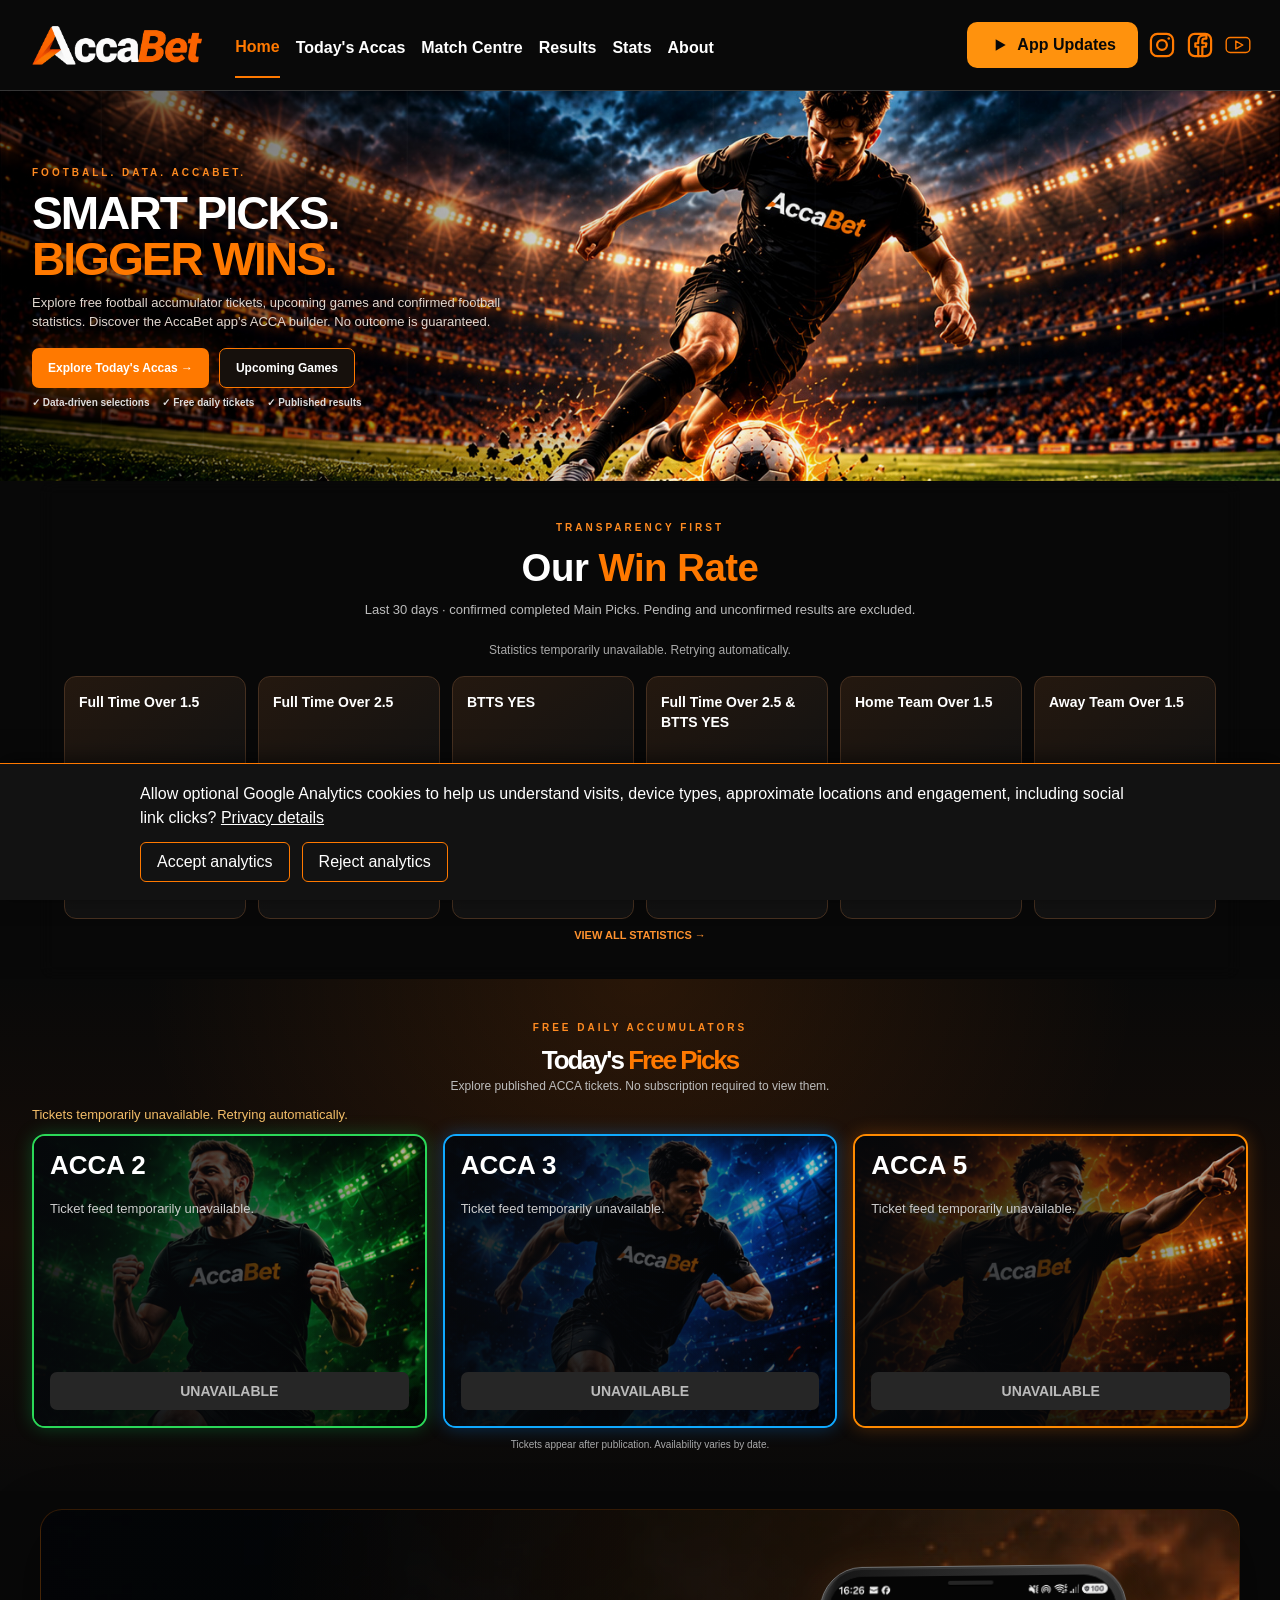
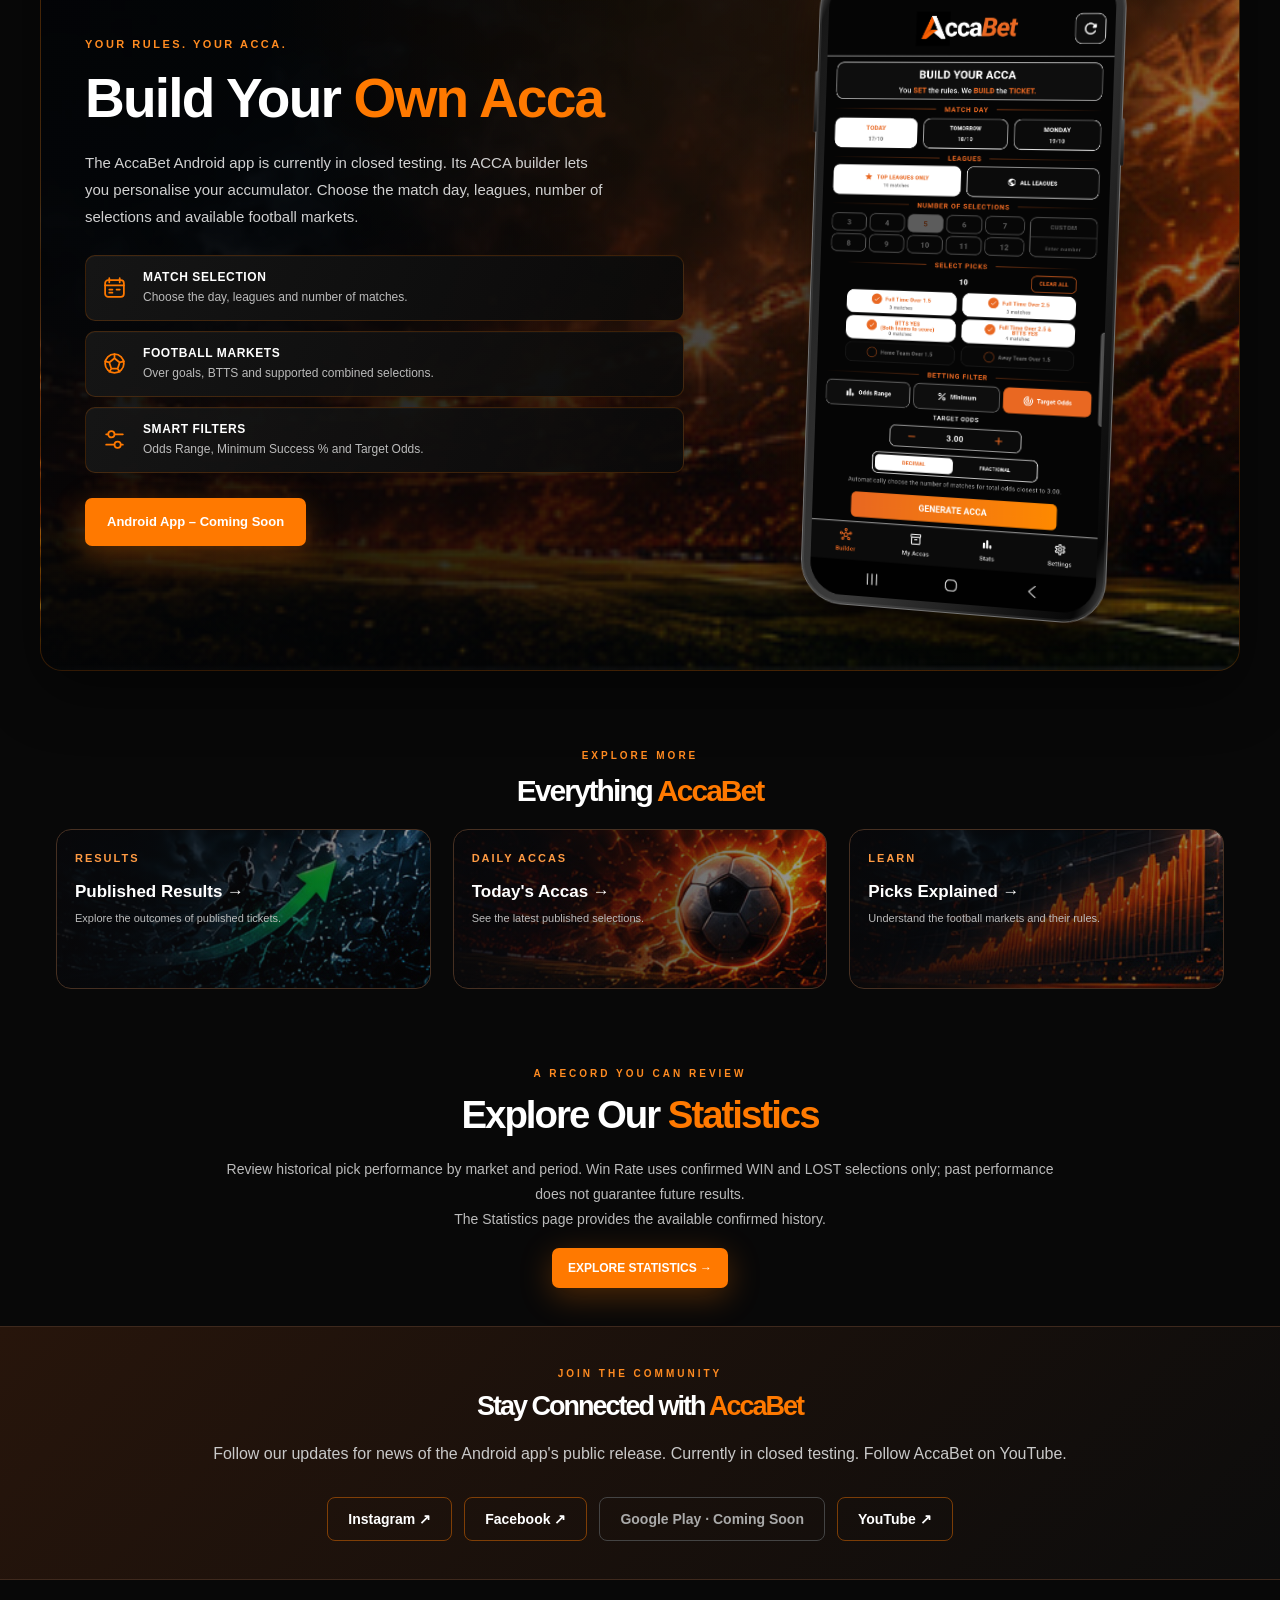
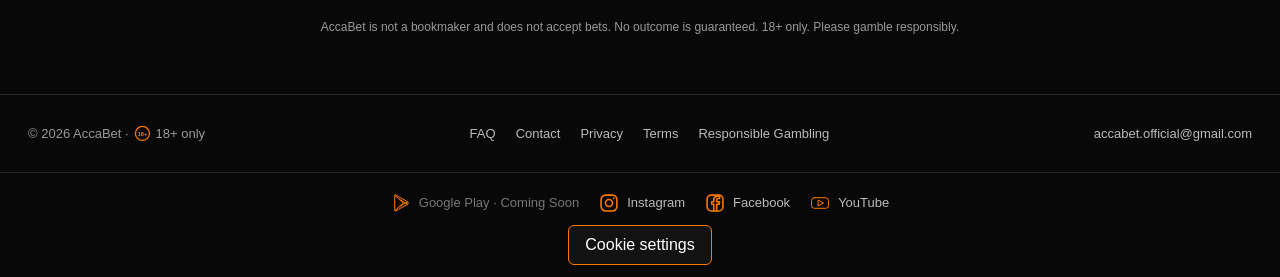
==== index.html @ 52f0c16c "Fix Facebook destination across website" ====
<!DOCTYPE html><html lang="en-GB"><head><meta charset="utf-8"><meta name="viewport" content="width=device-width,initial-scale=1"><meta name="description" content="Explore free daily ACCA tickets, football statistics and the AccaBet accumulator builder."><title>AccaBet | Smart Football Accumulators</title><link rel="canonical" href="https://www.accabet.co.uk/"><link rel="stylesheet" href="/_astro/BaseLayout.C172cdXd.css"><style>.ab-result.ab-result{color:#f4be69;background:#2b2419;border:1px solid #756044;border-radius:6px;padding:4px 8px;font-size:12px;font-weight:800;line-height:1.4;display:inline-block}.ab-result.ab-result--win{color:#70ef9b;background:#112b1b;border-color:#337f49}.ab-result.ab-result--lost{color:#ff9090;background:#311818;border-color:#884040}.ab-result.ab-result--void{color:#ddd;background:#292929;border-color:#666}.ab-selection-result{flex-wrap:wrap;align-items:center;gap:6px;margin-top:5px;display:flex}.ab-selection-result .ab-final-score{color:#eee;font-size:13px}.ab-feed-warning{color:#f4be69;margin:8px 0;font-size:13px}
</style><link rel="stylesheet" href="/_astro/index.DZAN1sz1.css"></head><body><header class="site-header ab-new-header" data-astro-cid-nen7h5rs><div class="header-inner ab-header-inner" data-astro-cid-nen7h5rs><a class="site-logo ab-wordmark ab-original-logo" href="/" aria-label="AccaBet Home" data-astro-cid-nen7h5rs><img src="/images/accabet-logo.png" alt="AccaBet" width="2048" height="684" data-astro-cid-nen7h5rs></a><nav class="desktop-nav ab-main-nav" aria-label="Main navigation" data-astro-cid-nen7h5rs><a href="/" class="nav-link active" aria-current="page" data-astro-cid-nen7h5rs>Home</a><a href="/todays-accas/" class="nav-link" data-astro-cid-nen7h5rs>Today&#39;s Accas</a><a href="/upcoming-games/" class="nav-link" data-astro-cid-nen7h5rs>Match Centre</a><a href="/daily-accas/" class="nav-link" data-astro-cid-nen7h5rs>Results</a><a href="/statistics/" class="nav-link" data-astro-cid-nen7h5rs>Stats</a><a href="/how-it-works/" class="nav-link" data-astro-cid-nen7h5rs>About</a></nav><div class="ab-header-actions" data-astro-cid-nen7h5rs><a class="ab-download" href="/#social-platforms" aria-label="App updates and availability" data-astro-cid-nen7h5rs><svg viewBox="0 0 24 24" aria-hidden="true" data-astro-cid-nen7h5rs><path d="m8 5 12 7-12 7z" fill="currentColor" data-astro-cid-nen7h5rs></path></svg>App Updates</a><a href="https://www.instagram.com/accabet.official/" target="_blank" rel="noopener noreferrer" aria-label="Instagram" data-astro-cid-nen7h5rs><img src="/images/social/instagram.svg" alt="" data-astro-cid-nen7h5rs></a><a href="https://www.facebook.com/people/AccaBet/61596018952152/" target="_blank" rel="noopener noreferrer" aria-label="Facebook" data-astro-cid-nen7h5rs><img src="/images/social/facebook.svg" alt="" data-astro-cid-nen7h5rs></a><a href="https://www.youtube.com/@AccaBetOfficial" target="_blank" rel="noopener noreferrer" aria-label="YouTube" data-astro-cid-nen7h5rs><img src="/images/social/youtube.svg" alt="" data-astro-cid-nen7h5rs></a></div><details class="mobile-menu" data-astro-cid-nen7h5rs><summary aria-label="Open navigation menu" data-astro-cid-nen7h5rs><span data-astro-cid-nen7h5rs></span><span data-astro-cid-nen7h5rs></span><span data-astro-cid-nen7h5rs></span></summary><nav aria-label="Mobile navigation" data-astro-cid-nen7h5rs><a href="/" class="nav-link active" data-astro-cid-nen7h5rs>Home</a><a href="/todays-accas/" class="nav-link" data-astro-cid-nen7h5rs>Today&#39;s Accas</a><a href="/upcoming-games/" class="nav-link" data-astro-cid-nen7h5rs>Match Centre</a><a href="/daily-accas/" class="nav-link" data-astro-cid-nen7h5rs>Results</a><a href="/statistics/" class="nav-link" data-astro-cid-nen7h5rs>Stats</a><a href="/how-it-works/" class="nav-link" data-astro-cid-nen7h5rs>About</a><a href="/#social-platforms" data-astro-cid-nen7h5rs>App Updates · Coming Soon</a></nav></details></div></header><main id="accabet-home" class="home-premium home-upgraded" data-astro-cid-lcdefpme><div id="home-slide-1" class="home-slide home-slide-first" data-astro-cid-lcdefpme><section class="home-hero" data-astro-cid-lcdefpme><div class="home-hero-content" data-astro-cid-lcdefpme><p class="home-eyebrow" data-astro-cid-lcdefpme>FOOTBALL. DATA. ACCABET.</p><h1 data-astro-cid-lcdefpme>SMART PICKS.<br data-astro-cid-lcdefpme><span data-astro-cid-lcdefpme>BIGGER WINS.</span></h1><p class="home-hero-description" data-astro-cid-lcdefpme>Explore free football accumulator tickets, upcoming games and confirmed football statistics. Discover the AccaBet app's ACCA builder. No outcome is guaranteed.</p><div class="home-actions" data-astro-cid-lcdefpme><a class="home-button home-button-primary" href="/todays-accas/" data-astro-cid-lcdefpme>Explore Today's Accas →</a><a class="home-button home-button-outline" href="/upcoming-games/" data-astro-cid-lcdefpme>Upcoming Games</a></div><div class="home-benefits" data-astro-cid-lcdefpme><span data-astro-cid-lcdefpme>✓ Data-driven selections</span><span data-astro-cid-lcdefpme>✓ Free daily tickets</span><span data-astro-cid-lcdefpme>✓ Published results</span></div></div><div class="home-hero-art" aria-hidden="true" data-astro-cid-lcdefpme><div class="home-stadium-lights" data-astro-cid-lcdefpme></div><div class="home-pitch" data-astro-cid-lcdefpme></div><div class="home-ball" data-astro-cid-lcdefpme>⚽</div><div class="home-art-label" data-astro-cid-lcdefpme>ACCA<span data-astro-cid-lcdefpme>BET</span></div></div></section><section class="home-section home-win-rate" data-astro-cid-lcdefpme><div class="home-section-heading" data-astro-cid-lcdefpme><p class="home-eyebrow" data-astro-cid-lcdefpme>TRANSPARENCY FIRST</p><h2 data-astro-cid-lcdefpme>Our <span data-astro-cid-lcdefpme>Win Rate</span></h2><p data-astro-cid-lcdefpme>Last 30 days · confirmed completed Main Picks. Pending and unconfirmed results are excluded.</p></div><p id="home-statistics-status" class="home-feed-status" role="status" data-astro-cid-lcdefpme>Loading confirmed statistics…</p><div class="home-pick-statistics" aria-busy="true" data-astro-cid-lcdefpme><article class="home-pick-stat" data-home-pick="FT_OVER_1_5" data-astro-cid-lcdefpme><h3 data-astro-cid-lcdefpme>Full Time Over 1.5</h3><strong data-stat="rate" data-astro-cid-lcdefpme>—</strong><span class="home-stat-caption" data-astro-cid-lcdefpme>WIN RATE</span><dl data-astro-cid-lcdefpme><div data-astro-cid-lcdefpme><dt data-astro-cid-lcdefpme>WIN</dt><dd data-stat="wins" data-astro-cid-lcdefpme>—</dd></div><div data-astro-cid-lcdefpme><dt data-astro-cid-lcdefpme>LOST</dt><dd data-stat="losses" data-astro-cid-lcdefpme>—</dd></div><div data-astro-cid-lcdefpme><dt data-astro-cid-lcdefpme>Settled matches</dt><dd data-stat="settled" data-astro-cid-lcdefpme>—</dd></div></dl><p data-stat="empty" data-astro-cid-lcdefpme></p></article><article class="home-pick-stat" data-home-pick="FT_OVER_2_5" data-astro-cid-lcdefpme><h3 data-astro-cid-lcdefpme>Full Time Over 2.5</h3><strong data-stat="rate" data-astro-cid-lcdefpme>—</strong><span class="home-stat-caption" data-astro-cid-lcdefpme>WIN RATE</span><dl data-astro-cid-lcdefpme><div data-astro-cid-lcdefpme><dt data-astro-cid-lcdefpme>WIN</dt><dd data-stat="wins" data-astro-cid-lcdefpme>—</dd></div><div data-astro-cid-lcdefpme><dt data-astro-cid-lcdefpme>LOST</dt><dd data-stat="losses" data-astro-cid-lcdefpme>—</dd></div><div data-astro-cid-lcdefpme><dt data-astro-cid-lcdefpme>Settled matches</dt><dd data-stat="settled" data-astro-cid-lcdefpme>—</dd></div></dl><p data-stat="empty" data-astro-cid-lcdefpme></p></article><article class="home-pick-stat" data-home-pick="BTTS_YES" data-astro-cid-lcdefpme><h3 data-astro-cid-lcdefpme>BTTS YES</h3><strong data-stat="rate" data-astro-cid-lcdefpme>—</strong><span class="home-stat-caption" data-astro-cid-lcdefpme>WIN RATE</span><dl data-astro-cid-lcdefpme><div data-astro-cid-lcdefpme><dt data-astro-cid-lcdefpme>WIN</dt><dd data-stat="wins" data-astro-cid-lcdefpme>—</dd></div><div data-astro-cid-lcdefpme><dt data-astro-cid-lcdefpme>LOST</dt><dd data-stat="losses" data-astro-cid-lcdefpme>—</dd></div><div data-astro-cid-lcdefpme><dt data-astro-cid-lcdefpme>Settled matches</dt><dd data-stat="settled" data-astro-cid-lcdefpme>—</dd></div></dl><p data-stat="empty" data-astro-cid-lcdefpme></p></article><article class="home-pick-stat" data-home-pick="FT_OVER_2_5_BTTS_YES" data-astro-cid-lcdefpme><h3 data-astro-cid-lcdefpme>Full Time Over 2.5 &amp; BTTS YES</h3><strong data-stat="rate" data-astro-cid-lcdefpme>—</strong><span class="home-stat-caption" data-astro-cid-lcdefpme>WIN RATE</span><dl data-astro-cid-lcdefpme><div data-astro-cid-lcdefpme><dt data-astro-cid-lcdefpme>WIN</dt><dd data-stat="wins" data-astro-cid-lcdefpme>—</dd></div><div data-astro-cid-lcdefpme><dt data-astro-cid-lcdefpme>LOST</dt><dd data-stat="losses" data-astro-cid-lcdefpme>—</dd></div><div data-astro-cid-lcdefpme><dt data-astro-cid-lcdefpme>Settled matches</dt><dd data-stat="settled" data-astro-cid-lcdefpme>—</dd></div></dl><p data-stat="empty" data-astro-cid-lcdefpme></p></article><article class="home-pick-stat" data-home-pick="HOME_TEAM_OVER_1_5" data-astro-cid-lcdefpme><h3 data-astro-cid-lcdefpme>Home Team Over 1.5</h3><strong data-stat="rate" data-astro-cid-lcdefpme>—</strong><span class="home-stat-caption" data-astro-cid-lcdefpme>WIN RATE</span><dl data-astro-cid-lcdefpme><div data-astro-cid-lcdefpme><dt data-astro-cid-lcdefpme>WIN</dt><dd data-stat="wins" data-astro-cid-lcdefpme>—</dd></div><div data-astro-cid-lcdefpme><dt data-astro-cid-lcdefpme>LOST</dt><dd data-stat="losses" data-astro-cid-lcdefpme>—</dd></div><div data-astro-cid-lcdefpme><dt data-astro-cid-lcdefpme>Settled matches</dt><dd data-stat="settled" data-astro-cid-lcdefpme>—</dd></div></dl><p data-stat="empty" data-astro-cid-lcdefpme></p></article><article class="home-pick-stat" data-home-pick="AWAY_TEAM_OVER_1_5" data-astro-cid-lcdefpme><h3 data-astro-cid-lcdefpme>Away Team Over 1.5</h3><strong data-stat="rate" data-astro-cid-lcdefpme>—</strong><span class="home-stat-caption" data-astro-cid-lcdefpme>WIN RATE</span><dl data-astro-cid-lcdefpme><div data-astro-cid-lcdefpme><dt data-astro-cid-lcdefpme>WIN</dt><dd data-stat="wins" data-astro-cid-lcdefpme>—</dd></div><div data-astro-cid-lcdefpme><dt data-astro-cid-lcdefpme>LOST</dt><dd data-stat="losses" data-astro-cid-lcdefpme>—</dd></div><div data-astro-cid-lcdefpme><dt data-astro-cid-lcdefpme>Settled matches</dt><dd data-stat="settled" data-astro-cid-lcdefpme>—</dd></div></dl><p data-stat="empty" data-astro-cid-lcdefpme></p></article></div><a class="home-text-link" href="/statistics/" data-astro-cid-lcdefpme>VIEW ALL STATISTICS →</a></section><section class="home-section home-free-picks" data-astro-cid-lcdefpme><div class="home-section-heading" data-astro-cid-lcdefpme><p class="home-eyebrow" data-astro-cid-lcdefpme>FREE DAILY ACCUMULATORS</p><h2 data-astro-cid-lcdefpme>Today's <span data-astro-cid-lcdefpme>Free Picks</span></h2><p data-astro-cid-lcdefpme>Explore published ACCA tickets. No subscription required to view them.</p></div><p id="ab-feed-warning" class="ab-feed-warning" role="status" data-astro-cid-lcdefpme></p><div id="ab-public-tickets" class="home-picks-grid" aria-live="polite" data-astro-cid-lcdefpme><p class="home-note" data-astro-cid-lcdefpme>Loading published tickets...</p></div><p class="home-note" data-astro-cid-lcdefpme>Tickets appear after publication. Availability varies by date.</p></section></div><div id="home-slide-2" class="home-slide home-slide-second" data-astro-cid-lcdefpme><section id="build-your-acca" class="home-section home-builder" data-astro-cid-lcdefpme><div class="home-builder-copy" data-astro-cid-lcdefpme><p class="home-eyebrow" data-astro-cid-lcdefpme>YOUR RULES. YOUR ACCA.</p><h2 data-astro-cid-lcdefpme>Build Your <span data-astro-cid-lcdefpme>Own Acca</span></h2><p data-astro-cid-lcdefpme>The AccaBet Android app is currently in closed testing. Its ACCA builder lets you personalise your accumulator. Choose the match day, leagues, number of selections and available football markets.</p><div class="home-feature-list" data-astro-cid-lcdefpme><div data-astro-cid-lcdefpme><svg viewBox="0 0 24 24" aria-hidden="true" fill="none" stroke="currentColor" stroke-width="1.7" stroke-linecap="round" stroke-linejoin="round" data-astro-cid-lcdefpme><rect x="3" y="5" width="18" height="16" rx="3" data-astro-cid-lcdefpme></rect><path d="M7 3v4M17 3v4M3 10h18M7 14h3M14 14h3M7 17h3" data-astro-cid-lcdefpme></path></svg><div data-astro-cid-lcdefpme><strong data-astro-cid-lcdefpme>MATCH SELECTION</strong><span data-astro-cid-lcdefpme>Choose the day, leagues and number of matches.</span></div></div><div data-astro-cid-lcdefpme><svg viewBox="0 0 24 24" aria-hidden="true" fill="none" stroke="currentColor" stroke-width="1.7" stroke-linecap="round" stroke-linejoin="round" data-astro-cid-lcdefpme><circle cx="12" cy="12" r="9" data-astro-cid-lcdefpme></circle><path d="m12 7 5 4-2 6H9l-2-6 5-4ZM12 7V3M7 11l-4-1M9 17l-2 3M15 17l2 3M17 11l4-1" data-astro-cid-lcdefpme></path></svg><div data-astro-cid-lcdefpme><strong data-astro-cid-lcdefpme>FOOTBALL MARKETS</strong><span data-astro-cid-lcdefpme>Over goals, BTTS and supported combined selections.</span></div></div><div data-astro-cid-lcdefpme><svg viewBox="0 0 24 24" aria-hidden="true" fill="none" stroke="currentColor" stroke-width="1.7" stroke-linecap="round" data-astro-cid-lcdefpme><path d="M4 7h16M4 17h16" data-astro-cid-lcdefpme></path><circle cx="9" cy="7" r="3" fill="#141414" data-astro-cid-lcdefpme></circle><circle cx="15" cy="17" r="3" fill="#141414" data-astro-cid-lcdefpme></circle></svg><div data-astro-cid-lcdefpme><strong data-astro-cid-lcdefpme>SMART FILTERS</strong><span data-astro-cid-lcdefpme>Odds Range, Minimum Success % and Target Odds.</span></div></div></div><a class="home-button home-button-primary" href="#social-platforms" data-astro-cid-lcdefpme>Android App – Coming Soon</a></div><figure class="home-phone-wrap" data-astro-cid-lcdefpme><div class="home-phone" data-astro-cid-lcdefpme><div class="home-phone-camera" aria-hidden="true" data-astro-cid-lcdefpme></div><div class="home-phone-screen" data-astro-cid-lcdefpme><img class="home-real-builder-screen" src="/images/home-v2/accabet-builder-real.png" width="1080" height="2340" alt="Actual AccaBet Android Builder screen showing match day, leagues, selections, football markets and betting filters" loading="lazy" decoding="async" data-astro-cid-lcdefpme></div></div></figure></section><section class="home-section home-explore" data-astro-cid-lcdefpme><div class="home-section-heading" data-astro-cid-lcdefpme><p class="home-eyebrow" data-astro-cid-lcdefpme>EXPLORE MORE</p><h2 data-astro-cid-lcdefpme>Everything <span data-astro-cid-lcdefpme>AccaBet</span></h2></div><div class="home-explore-grid" data-astro-cid-lcdefpme><a href="/daily-accas/" data-astro-cid-lcdefpme><span data-astro-cid-lcdefpme>RESULTS</span><h3 data-astro-cid-lcdefpme>Published Results →</h3><p data-astro-cid-lcdefpme>Explore the outcomes of published tickets.</p></a><a href="/todays-accas/" data-astro-cid-lcdefpme><span data-astro-cid-lcdefpme>DAILY ACCAS</span><h3 data-astro-cid-lcdefpme>Today's Accas →</h3><p data-astro-cid-lcdefpme>See the latest published selections.</p></a><a href="/picks-explained/" data-astro-cid-lcdefpme><span data-astro-cid-lcdefpme>LEARN</span><h3 data-astro-cid-lcdefpme>Picks Explained →</h3><p data-astro-cid-lcdefpme>Understand the football markets and their rules.</p></a></div></section><section class="home-section home-statistics-intro" data-astro-cid-lcdefpme><p class="home-eyebrow" data-astro-cid-lcdefpme>A RECORD YOU CAN REVIEW</p><h2 data-astro-cid-lcdefpme>Explore Our <span data-astro-cid-lcdefpme>Statistics</span></h2><p data-astro-cid-lcdefpme>Review historical pick performance by market and period. Win Rate uses confirmed WIN and LOST selections only; past performance does not guarantee future results.</p><p id="home-statistics-summary" class="home-feed-status" data-astro-cid-lcdefpme>The Statistics page provides the available confirmed history.</p><a class="home-button home-button-primary" href="/statistics/" data-astro-cid-lcdefpme>EXPLORE STATISTICS →</a></section><section id="social-platforms" class="home-section home-social" data-astro-cid-lcdefpme><p class="home-eyebrow" data-astro-cid-lcdefpme>JOIN THE COMMUNITY</p><h2 data-astro-cid-lcdefpme>Stay Connected with <span data-astro-cid-lcdefpme>AccaBet</span></h2><p data-astro-cid-lcdefpme>Follow our updates for news of the Android app's public release. Currently in closed testing. Follow AccaBet on YouTube.</p><div class="home-social-links" data-astro-cid-lcdefpme><a href="https://www.instagram.com/accabet.official/" target="_blank" rel="noopener noreferrer" data-astro-cid-lcdefpme>Instagram ↗</a><a href="https://www.facebook.com/people/AccaBet/61596018952152/" target="_blank" rel="noopener noreferrer" data-astro-cid-lcdefpme>Facebook ↗</a><span data-astro-cid-lcdefpme>Google Play · Coming Soon</span><a href="https://www.youtube.com/@AccaBetOfficial" target="_blank" rel="noopener noreferrer" data-astro-cid-lcdefpme>YouTube ↗</a></div></section></div><p class="home-disclaimer" data-astro-cid-lcdefpme>AccaBet is not a bookmaker and does not accept bets. No outcome is guaranteed. 18+ only. Please gamble responsibly.</p></main><script type="module" src="/_astro/index.astro_astro_type_script_index_0_lang.DZQCBT7Y.js"></script><footer class="site-footer"><div class="footer-inner"><span class="footer-age">© 2026 AccaBet · <svg class="ab-icon" aria-hidden="true" viewBox="0 0 24 24" fill="none" stroke="currentColor" stroke-width="1.8"><circle cx="12" cy="12" r="10"></circle><text x="12" y="15.5" text-anchor="middle" font-size="8" font-weight="800" stroke="none" fill="currentColor">18+</text></svg> 18+ only</span><nav aria-label="Footer navigation"><a href="/faq/">FAQ</a><a href="/contact/">Contact</a><a href="/privacy/">Privacy</a><a href="/terms/">Terms</a><a href="/responsible-gambling/">Responsible Gambling</a></nav><a href="mailto:accabet.official@gmail.com">accabet.official@gmail.com</a></div><nav class="footer-social" aria-label="Social platforms"><span><img class="footer-social-logo" src="/images/social/google-play.svg" alt="" aria-hidden="true"> Google Play · Coming Soon</span><a href="https://www.instagram.com/accabet.official/" target="_blank" rel="noopener noreferrer"><img class="footer-social-logo" src="/images/social/instagram.svg" alt="" aria-hidden="true"> Instagram</a><a href="https://www.facebook.com/people/AccaBet/61596018952152/" target="_blank" rel="noopener noreferrer"><img class="footer-social-logo" src="/images/social/facebook.svg" alt="" aria-hidden="true"> Facebook</a><a href="https://www.youtube.com/@AccaBetOfficial" target="_blank" rel="noopener noreferrer"><img class="footer-social-logo" src="/images/social/youtube.svg" alt="" aria-hidden="true"> YouTube</a></nav></footer><aside id="analytics-consent" aria-label="Analytics cookie preferences" hidden data-astro-cid-5krk3x6l><p data-astro-cid-5krk3x6l>Allow optional Google Analytics cookies to help us understand visits, device types, approximate locations and engagement, including social link clicks? <a href="/privacy/#website-analytics" data-astro-cid-5krk3x6l>Privacy details</a></p><div data-astro-cid-5krk3x6l><button type="button" data-analytics-choice="accepted" data-astro-cid-5krk3x6l>Accept analytics</button><button type="button" data-analytics-choice="rejected" data-astro-cid-5krk3x6l>Reject analytics</button></div></aside><button id="analytics-settings" type="button" data-astro-cid-5krk3x6l>Cookie settings</button><script defer src="/analytics.js" data-measurement-id="G-DXY0L56227"></script></body></html>
---- _astro/BaseLayout.C172cdXd.css ----
.ab-header-actions[data-astro-cid-nen7h5rs]>a[data-astro-cid-nen7h5rs]:not(.ab-download){transition:filter .18s}.ab-header-actions[data-astro-cid-nen7h5rs]>a[data-astro-cid-nen7h5rs]:not(.ab-download):hover{filter:brightness(1.25)}.ab-header-actions[data-astro-cid-nen7h5rs]>a[data-astro-cid-nen7h5rs]:not(.ab-download):focus-visible{outline-offset:4px;border-radius:4px;outline:2px solid #ff7900}.ab-new-header[data-astro-cid-nen7h5rs] .ab-original-logo[data-astro-cid-nen7h5rs]{flex:none;align-items:center;width:clamp(135px,14vw,205px);max-width:100%;height:auto;line-height:1;text-decoration:none;display:inline-flex}.ab-new-header[data-astro-cid-nen7h5rs] .ab-original-logo[data-astro-cid-nen7h5rs] img[data-astro-cid-nen7h5rs]{object-fit:contain;width:100%;height:auto;display:block}@media (width<=1250px){.ab-new-header[data-astro-cid-nen7h5rs] .ab-main-nav[data-astro-cid-nen7h5rs]{display:none}.ab-new-header[data-astro-cid-nen7h5rs] .mobile-menu[data-astro-cid-nen7h5rs]{display:block}}@media (width<=600px){.ab-new-header[data-astro-cid-nen7h5rs] .ab-original-logo[data-astro-cid-nen7h5rs]{width:135px}}#analytics-consent[data-astro-cid-5krk3x6l]{z-index:100;background:var(--card);color:var(--text);border-top:1px solid var(--orange);padding:18px 24px;position:fixed;bottom:0;left:0;right:0;box-shadow:0 -4px 20px #0008}#analytics-consent[data-astro-cid-5krk3x6l][hidden]{display:none}p[data-astro-cid-5krk3x6l]{max-width:1000px;margin:0 auto 12px;line-height:1.5}#analytics-consent[data-astro-cid-5krk3x6l] div[data-astro-cid-5krk3x6l]{flex-wrap:wrap;gap:12px;max-width:1000px;margin:auto;display:flex}button[data-astro-cid-5krk3x6l]{font:inherit;cursor:pointer;color:var(--text);background:var(--card);border:1px solid var(--orange);border-radius:6px;padding:10px 16px}button[data-astro-cid-5krk3x6l]:focus-visible{outline:2px solid var(--orange);outline-offset:3px}#analytics-settings[data-astro-cid-5krk3x6l]{margin:12px auto;display:block}:root{--bg:#080808;--card:#121212;--line:#292929;--orange:#ff7900;--text:#fff;--muted:#b9b9b9}*{box-sizing:border-box}html{background:var(--bg);color:var(--text);font-family:Arial,Helvetica,sans-serif}body{min-height:100vh;margin:0}a{color:inherit}.site-header{z-index:10;border-bottom:1px solid var(--line);background:#080808;position:relative}.header-inner{justify-content:space-between;align-items:center;gap:32px;max-width:1300px;min-height:86px;margin:auto;padding:12px 28px;display:flex}.site-logo{flex:none;align-items:center;width:185px;display:flex}.site-logo img{width:100%;height:auto;display:block}.desktop-nav{flex-wrap:wrap;justify-content:flex-end;align-items:center;gap:clamp(14px,2vw,28px);display:flex}.nav-link{color:#fff;font-size:14px;font-weight:700;text-decoration:none;transition:color .2s}.nav-link:hover,.nav-link.active{color:var(--orange)}.mobile-menu{display:none}.hero{max-width:1050px;margin:0 auto;padding:110px 24px 140px}.eyebrow{letter-spacing:2px;color:var(--orange);margin-bottom:18px;font-size:13px;font-weight:900}h1{letter-spacing:-3px;max-width:850px;margin:0 0 28px;font-size:clamp(42px,7vw,78px);line-height:.98}h1 span{color:var(--orange)}.hero>p{color:var(--muted);max-width:700px;font-size:19px;line-height:1.6}.notice{border:1px solid var(--line);border-left:3px solid var(--orange);background:var(--card);color:#d2d2d2;max-width:760px;margin-top:42px;padding:18px 20px;line-height:1.55}.legal{max-width:900px;margin:auto;padding:70px 24px 100px}.legal h1{letter-spacing:-1.5px;margin-bottom:8px;font-size:42px}.date{color:var(--muted);margin-bottom:34px}.intro{background:#ff790012;border:1px solid #ff79004d;border-radius:10px;margin-bottom:32px;padding:20px;line-height:1.65}section{padding:0 0 24px}section h2{margin:0 0 9px;font-size:18px}section h2 b{width:28px;height:28px;color:var(--orange);background:#ff79001f;border-radius:6px;justify-content:center;align-items:center;margin-right:10px;font-size:13px;display:inline-flex}section p{color:#d2d2d2;margin:0;line-height:1.7}.site-footer{border-top:1px solid var(--line);color:#999;font-size:13px}.footer-inner{flex-wrap:wrap;justify-content:space-between;align-items:center;gap:20px;max-width:1300px;margin:auto;padding:30px 28px;display:flex}.site-footer nav{flex-wrap:wrap;gap:20px;display:flex}.site-footer a{color:#bbb;text-decoration:none}.site-footer a:hover{color:var(--orange)}.page-shell{max-width:1100px;min-height:65vh;margin:auto;padding:90px 24px}.page-shell h1{font-size:clamp(38px,5vw,60px)}.page-shell p{color:var(--muted);max-width:750px;font-size:18px;line-height:1.7}@media (width<=980px){.desktop-nav{display:none}.mobile-menu{display:block;position:relative}.mobile-menu summary{cursor:pointer;flex-direction:column;gap:5px;padding:12px;list-style:none;display:flex}.mobile-menu summary::-webkit-details-marker{display:none}.mobile-menu summary span{background:#fff;border-radius:2px;width:25px;height:2px}.mobile-menu[open] summary span{background:var(--orange)}.mobile-menu nav{border:1px solid var(--line);background:#151515;border-radius:10px;flex-direction:column;gap:0;width:min(280px,85vw);padding:10px;display:flex;position:absolute;top:50px;right:0;box-shadow:0 15px 35px #00000080}.mobile-menu nav a{border-radius:6px;padding:14px;display:block}.mobile-menu nav a:hover{background:#222}}@media (width<=600px){.header-inner{min-height:70px;padding:10px 18px}.site-logo{width:145px}.hero{padding:75px 24px 100px}h1{letter-spacing:-2px}.legal{padding-top:45px}.legal h1{font-size:34px}.footer-inner{flex-direction:column;align-items:flex-start}}.social-section{max-width:1100px;margin:20px auto 100px;padding:0 24px}.social-heading{margin-bottom:32px}.social-heading h2{color:#fff;margin:0 0 14px;font-size:clamp(32px,4vw,48px)}.social-heading p{color:#b9b9b9;font-size:17px;line-height:1.6}.social-grid{grid-template-columns:repeat(4,minmax(0,1fr));gap:16px;display:grid}.social-card{color:#fff;background:#151515;border:1px solid #333;border-radius:14px;flex-direction:column;min-height:245px;padding:26px 20px;text-decoration:none;display:flex}.social-icon{color:#ff7900;margin-bottom:24px;font-size:32px;font-weight:800}.social-card h3{margin:0 0 10px;font-size:21px}.social-card p{color:#b9b9b9;margin:0 0 22px;line-height:1.5}.social-status,.social-action{border-radius:7px;align-self:flex-start;margin-top:auto;padding:9px 12px;font-size:13px;font-weight:800;display:inline-flex}.social-status{color:#b9b9b9;background:#292929}.social-action{color:#080808;background:#ff7900}.social-link{border-color:#9b500f;transition:border-color .2s,transform .2s}.social-link:hover{border-color:#ff7900;transform:translateY(-4px)}.social-link:focus-visible{outline-offset:4px;outline:3px solid #ff7900}.footer-social{border-top:1px solid #292929;flex-wrap:wrap;justify-content:center;gap:12px 24px;width:100%;padding-top:20px;display:flex}.footer-social span{color:#777}@media (width<=900px){.social-grid{grid-template-columns:repeat(2,minmax(0,1fr))}}@media (width<=520px){.social-grid{grid-template-columns:1fr}.social-card{min-height:205px}.social-section{margin-bottom:65px}}.social-icon{align-items:center;height:48px;margin-bottom:24px;display:flex}.social-logo{object-fit:contain;width:44px;height:44px;display:block}.footer-social a,.footer-social span{align-items:center;gap:8px;display:inline-flex}.footer-social-logo{object-fit:contain;flex-shrink:0;width:20px;height:20px;display:inline-block}@media (width<=520px){.social-logo{width:40px;height:40px}}.acca-build-banner{box-sizing:border-box;text-align:center;background:#090909;border:2px solid #fff;border-radius:24px;width:100%;max-width:1050px;margin:0 auto 55px;padding:34px 28px}.acca-build-banner h1{color:#fff;letter-spacing:.3px;margin:0 0 19px;font-size:clamp(29px,4.5vw,52px);font-weight:900;line-height:1.15}.acca-build-banner p{color:#fff;margin:0;font-size:clamp(17px,2.3vw,29px);font-weight:650;line-height:1.5}.acca-build-banner strong{color:#ff7900;font-weight:900}.home-main-headline{text-align:center;letter-spacing:-1.5px;flex-direction:column;align-items:center;gap:3px;max-width:1050px;margin:0 auto 28px;font-size:clamp(38px,6.5vw,79px);font-weight:900;line-height:1.08;display:flex}.headline-white{color:#fff}.headline-orange{color:#ff7900}@media (width<=650px){.acca-build-banner{border-radius:18px;margin-bottom:42px;padding:25px 16px}.acca-build-banner h1{margin-bottom:14px;font-size:clamp(26px,7vw,36px)}.acca-build-banner p{font-size:clamp(16px,4.4vw,21px)}.home-main-headline{letter-spacing:-1px;font-size:clamp(35px,9vw,53px);line-height:1.12}}.home-build-headline{text-align:center;letter-spacing:-1.5px;flex-direction:column;align-items:center;gap:25px;max-width:1050px;margin:0 auto 35px;font-size:clamp(38px,6.5vw,79px);font-weight:900;line-height:1.08;display:flex}.home-build-headline>.headline-white{display:block}.home-build-tagline{letter-spacing:-.7px;font-size:clamp(25px,3.7vw,46px);font-weight:900;line-height:1.3;display:block}.home-tagline-line{display:block}@media (width<=650px){.home-build-headline{letter-spacing:-1px;gap:20px;font-size:clamp(34px,9vw,53px)}.home-build-tagline{font-size:clamp(23px,5.7vw,34px);line-height:1.35}}.home-build-one-line{gap:28px;width:100%;max-width:none}.home-build-one-line>.headline-white,.home-build-one-line>.home-build-tagline{letter-spacing:-1.5px;white-space:nowrap;font-family:inherit;font-size:clamp(26px,4.6vw,66px);font-weight:900;line-height:1.12}.home-build-one-line>.home-build-tagline{display:block}@media (width<=1100px){.home-build-one-line>.headline-white,.home-build-one-line>.home-build-tagline{letter-spacing:-1px;font-size:clamp(17px,4.5vw,49px)}}@media (width<=650px){.home-build-one-line{gap:20px}.home-build-one-line>.headline-white,.home-build-one-line>.home-build-tagline{letter-spacing:-.5px;font-size:clamp(12px,3.7vw,25px)}}.home-build-equal{text-align:center;flex-direction:column;justify-content:center;align-items:center;gap:20px;width:100%;max-width:1050px;margin:0 auto 35px;font-weight:900;line-height:1.12;display:flex}.home-build-equal #acca-title{white-space:nowrap;letter-spacing:-1.5px;width:max-content;font-size:clamp(38px,6.5vw,79px);font-weight:900;display:block}.home-build-equal #acca-tagline{white-space:nowrap;letter-spacing:-.7px;width:max-content;font-size:clamp(20px,3.7vw,46px);font-weight:900;line-height:1.12;display:block}@media (width<=650px){.home-build-equal{gap:15px}.home-build-equal #acca-title{letter-spacing:-1px;font-size:clamp(30px,9vw,53px)}.home-build-equal #acca-tagline{letter-spacing:-.3px;font-size:clamp(14px,5vw,30px)}}.discover-section{text-align:center;background:#111;border:1px solid #303030;border-radius:18px;width:100%;max-width:1050px;margin:40px auto 55px;padding:42px 28px}.discover-intro{max-width:720px;margin:0 auto 30px}.discover-intro .eyebrow{margin-bottom:14px}.discover-intro h2{color:#fff;margin:0 0 14px;font-size:clamp(29px,4vw,44px);font-weight:900;line-height:1.15}.discover-intro h2 span{color:#ff7900}.discover-intro p{color:#c5c5c5;margin:0;font-size:16px;line-height:1.6}.discover-grid{grid-template-columns:repeat(3,minmax(0,1fr));gap:16px;margin-bottom:30px;display:grid}.discover-card{background:#1b1b1b;border:1px solid #363636;border-radius:14px;min-width:0;padding:27px 18px}.discover-icon{color:#ff7900;background:#292017;border-radius:14px;justify-content:center;align-items:center;width:55px;height:55px;margin:0 auto 18px;display:flex}.discover-icon svg{width:29px;height:29px}.discover-card h3{color:#fff;margin:0 0 10px;font-size:21px;font-weight:800}.discover-card p{color:#c5c5c5;margin:0;font-size:14px;line-height:1.55}.discover-button{color:#101010;background:#ff7900;border-radius:10px;justify-content:center;align-items:center;gap:12px;padding:14px 22px;font-size:15px;font-weight:800;text-decoration:none;transition:background .2s;display:inline-flex}.discover-button:hover{background:#ff962f}.discover-button:focus-visible{outline-offset:4px;outline:3px solid #fff}@media (width<=650px){.discover-section{margin:30px auto 45px;padding:28px 16px}.discover-grid{grid-template-columns:1fr;gap:12px}.discover-card{padding:22px 16px}.discover-intro p{font-size:14px}.discover-button{width:100%}}.home-build-equal{min-width:0;max-width:100%}.home-build-equal #acca-title,.home-build-equal #acca-tagline{flex:none;max-width:none;transform:none}.discover-section{min-width:0;max-width:100%}.discover-intro,.discover-grid,.discover-card{min-width:0}@media (width<=650px){.hero{width:100%;max-width:100%;padding-left:18px;padding-right:18px}.home-build-equal{align-items:center;width:100%;max-width:100%}.home-build-equal #acca-title,.home-build-equal #acca-tagline{white-space:nowrap;width:max-content;max-width:none;display:block}.discover-section{width:100%;padding-left:14px;padding-right:14px}.discover-grid,.discover-card{width:100%}}.hero{width:100%;min-width:0}.home-build-equal{width:100%;min-width:0;max-width:100%}.home-build-equal #acca-title,.home-build-equal #acca-tagline{white-space:nowrap;flex:none;width:max-content;min-width:0;max-width:none;display:block}.discover-section{width:100%;min-width:0;max-width:100%}.discover-intro,.discover-grid,.discover-card{min-width:0;max-width:100%}.discover-intro h2,.discover-intro p,.discover-card p{overflow-wrap:break-word}@media (width<=650px){.hero{width:100%;min-width:0;padding-left:18px;padding-right:18px}.home-build-equal{align-items:center;gap:15px;width:100%;min-width:0;max-width:100%}.discover-section{width:100%;min-width:0;max-width:100%;padding:28px 14px}.discover-intro{width:100%;max-width:100%}.discover-intro h2{font-size:clamp(25px,7vw,34px);line-height:1.2}.discover-intro p{font-size:14px;line-height:1.6}.discover-grid{grid-template-columns:minmax(0,1fr);width:100%}.discover-card{width:100%}}.today-accas-section{text-align:center;background:#111;border:1px solid #303030;border-radius:18px;width:100%;min-width:0;max-width:1050px;margin:45px auto 55px;padding:42px 28px}.today-accas-heading{max-width:720px;margin:0 auto 28px}.today-accas-heading h2{color:#fff;margin:12px 0;font-size:clamp(30px,4vw,44px);font-weight:900;line-height:1.15}.today-accas-heading h2 span{color:#ff7900}.today-accas-heading p{color:#c5c5c5;margin:0;font-size:16px;line-height:1.6}.today-accas-empty{background:#1b1b1b;border:1px solid #383838;border-radius:14px;flex-direction:column;align-items:center;gap:13px;max-width:680px;margin:0 auto 28px;padding:42px 24px;display:flex}.today-accas-icon{color:#ff7900;background:#292017;border-radius:15px;justify-content:center;align-items:center;width:62px;height:62px;display:flex}.today-accas-icon svg{width:32px;height:32px}.today-accas-empty h3{color:#fff;margin:5px 0 0;font-size:23px;font-weight:800}.today-accas-empty p{color:#c5c5c5;max-width:420px;margin:0;font-size:15px;line-height:1.6}.today-accas-button{color:#101010;background:#ff7900;border-radius:10px;justify-content:center;align-items:center;gap:12px;padding:14px 23px;font-size:15px;font-weight:800;text-decoration:none;transition:background .2s;display:inline-flex}.today-accas-button:hover{background:#ff962f}.today-accas-button:focus-visible{outline-offset:4px;outline:3px solid #fff}@media (width<=650px){.today-accas-section{width:100%;min-width:0;max-width:100%;margin:30px auto 45px;padding:28px 14px}.today-accas-heading p{font-size:14px}.today-accas-empty{padding:34px 16px}.today-accas-empty h3{font-size:21px}.today-accas-empty p{font-size:14px}.today-accas-button{width:100%}}.today-accas-feed-grid{grid-template-columns:repeat(3,minmax(0,1fr));gap:18px;margin:25px 0;display:grid}.today-accas-feed-card{background:#151515;border:1px solid #383838;border-top:3px solid #ff7900;border-radius:14px;min-width:0;padding:20px}.today-accas-feed-meta{color:#ff7900;flex-wrap:wrap;justify-content:space-between;gap:12px;margin-bottom:15px;display:flex}.today-accas-feed-match{overflow-wrap:anywhere;border-top:1px solid #383838;padding:12px 0}.today-accas-feed-match strong,.today-accas-feed-match span{display:block}.today-accas-feed-match strong{color:#fff}.today-accas-feed-match span{color:#ff7900;margin-top:5px}.today-accas-feed-note{color:#aaa;margin-top:15px;font-size:13px}@media (width<=900px){.today-accas-feed-grid{grid-template-columns:repeat(2,minmax(0,1fr))}}@media (width<=600px){.today-accas-feed-grid{grid-template-columns:minmax(0,1fr)}}#ticket-list{gap:16px;display:grid}#ticket-list .empty-state{text-align:center;background:#121212;border:1px dashed #373737;border-radius:12px;padding:70px 25px}#ticket-list .empty-icon{margin-bottom:14px;font-size:42px;display:block}#ticket-list .empty-state h3{margin:0 0 12px;font-size:23px}#ticket-list .empty-state p{color:#999;max-width:480px;margin:0 auto;font-size:14px;line-height:1.7}#ticket-list .ticket-card{background:#151515;border:1px solid #383838;border-left:4px solid #ff7900;border-radius:12px;min-width:0;padding:20px 25px;display:block}#ticket-list .ticket-card.live,#ticket-list .ticket-card.won{border-left-color:#25d94f}#ticket-list .ticket-card.lost{border-left-color:#f33333}#ticket-list .ticket-header{border-bottom:1px solid #303030;justify-content:space-between;align-items:center;gap:20px;padding-bottom:14px;display:flex}#ticket-list .ticket-meta{color:#ccc;flex-wrap:wrap;gap:20px;font-size:13px;display:flex}#ticket-list .status-badge{color:#ff7900;background:#24180d;border:1px solid #ff7900;border-radius:9px;flex-shrink:0;padding:7px 13px;font-size:12px;font-weight:800}#ticket-list .status-badge.live,#ticket-list .status-badge.won{color:#30ec60;background:#112517;border-color:#245e34}#ticket-list .status-badge.lost{color:#ff4b4b;background:#2b1010;border-color:#752727}#ticket-list .match-row{border-bottom:1px solid #292929;grid-template-columns:minmax(0,2fr) minmax(0,1fr) 105px;align-items:center;gap:15px;padding:16px 0;font-size:13px;display:grid}#ticket-list .match-row:last-child{border-bottom:0}#ticket-list .teams{overflow-wrap:anywhere;min-width:0}#ticket-list .teams strong,#ticket-list .teams small,#ticket-list .match-result strong,#ticket-list .match-result small{display:block}#ticket-list .teams strong{color:#fff;font-size:14px;line-height:1.5}#ticket-list .teams strong span{color:#888;margin:0 6px;font-weight:400}#ticket-list .teams small{color:#999;margin-top:5px}#ticket-list .pick{color:#ff7900;overflow-wrap:anywhere;font-weight:600}#ticket-list .match-result{text-align:right}#ticket-list .match-result strong{color:#ff7900;font-size:16px}#ticket-list .match-result small{color:#29e85c;margin-top:5px;font-weight:700}@media (width<=700px){#ticket-list .ticket-card{padding:16px}#ticket-list .ticket-header{flex-direction:column;align-items:flex-start;gap:12px}#ticket-list .ticket-meta{gap:10px}#ticket-list .match-row{grid-template-columns:minmax(0,1fr) auto;gap:8px}#ticket-list .pick{grid-area:2/1}#ticket-list .match-result{grid-area:1/2/3}}.ab-icon{color:#ff7900;vertical-align:-.18em;flex:none;width:1.1em;height:1.1em;display:inline-block}.ab-age{align-items:center;gap:6px;display:inline-flex}.ab-age .ab-icon{width:1.7em;height:1.7em}#ticket-list .ticket-meta .ab-icon,#ticket-list .status-badge .ab-icon{margin-right:5px}#ticket-list .empty-icon .ab-icon{width:42px;height:42px}#ticket-list .match-result small .ab-icon{color:#ff7900}.discover-icon,.today-accas-icon{box-shadow:none!important;background:0 0!important;border:0!important;border-radius:0!important}.ab-icon,.social-icon,.social-logo,.footer-social-logo,.ab-age{box-shadow:none!important;background:0 0!important}.ab-icon{color:#ff7900!important}.social-logo,.footer-social-logo{filter:none!important}.ab-age{color:inherit}.footer-age{align-items:center;gap:5px;display:inline-flex}.footer-age .ab-icon{width:1.3em;height:1.3em}.ab-new-header{background:#090909;border-bottom:1px solid #363636}.ab-header-inner{gap:28px;max-width:1640px;min-height:82px}.ab-wordmark{letter-spacing:-1.8px;color:#fff;white-space:nowrap;font-size:clamp(25px,2.5vw,42px);font-weight:900;text-decoration:none}.ab-wordmark span,.ab-ticket-brand span,.ab-ticket-head h2 span,.ab-tickets-heading h1 span{color:#ff7900}.ab-main-nav{align-items:center;gap:clamp(14px,2.3vw,45px);display:flex}.ab-main-nav .nav-link{white-space:nowrap;padding:26px 0 20px;font-size:16px}.ab-main-nav .nav-link.active{color:#ff7900;border-bottom:2px solid #ff7900}.ab-header-actions{align-items:center;gap:19px;margin-left:auto;display:flex}.ab-header-actions>a:not(.ab-download),.ab-header-actions>span{width:28px;height:28px;display:inline-flex}.ab-header-actions img{object-fit:contain;width:100%;height:100%}.ab-download{white-space:nowrap;background:#ff920d;border-radius:10px;align-items:center;gap:8px;padding:13px 22px;font-weight:800;text-decoration:none;display:inline-flex;color:#080808!important}.ab-download svg{width:20px;height:20px}.ab-tickets-page{max-width:1640px;margin:0 auto;padding:42px 18px 85px}.ab-tickets-heading{justify-content:space-between;align-items:center;gap:22px;margin-bottom:32px;display:flex}.ab-tickets-heading h1{letter-spacing:-1.7px;margin:0 0 14px;font-size:clamp(36px,4vw,62px);line-height:1.05}.ab-tickets-heading p{color:#c6c6c6;margin:0;font-size:clamp(15px,1.4vw,21px)}.ab-date-label{border:1px solid #666;border-radius:12px;align-items:center;gap:12px;min-width:240px;padding:15px 18px;display:flex}.ab-date-label svg{flex-shrink:0;width:22px;height:22px}.ab-date-label select{color:#fff;font:inherit;cursor:pointer;background:#111;border:0;width:100%}.ab-five-grid{grid-template-columns:repeat(5,minmax(0,1fr));align-items:stretch;gap:14px;display:grid}.ab-ticket{color:#fff;background:#151515;border:1px solid #555;border-radius:15px;flex-direction:column;min-width:0;min-height:530px;display:flex;overflow:hidden}.ab-ticket--classic,.ab-ticket--modern,.ab-ticket--premium{border-color:#ff7900}.ab-ticket-head{border-bottom:1px solid #393939;padding:22px 19px 18px;position:relative;overflow:hidden}.ab-ticket-brand{letter-spacing:-1px;font-size:clamp(19px,1.8vw,29px);font-weight:900}.ab-folds{white-space:nowrap;border:1px solid #777;border-radius:14px;padding:6px 10px;font-size:13px;position:absolute;top:20px;right:14px}.ab-ticket--classic .ab-folds,.ab-ticket--modern .ab-folds,.ab-ticket--premium .ab-folds{border-color:#ff7900}.ab-ticket-head h2{letter-spacing:-.6px;margin:22px 0 14px;font-size:clamp(19px,1.9vw,29px)}.ab-ticket-date{color:#eee;margin:0;font-size:14px}.ab-ticket--classic .ab-ticket-head{background:linear-gradient(120deg,#151515 55%,#31200e)}.ab-ticket--modern{background:linear-gradient(145deg,#111,#181818 65%,#281604)}.ab-ticket--modern .ab-ticket-head{background:repeating-linear-gradient(132deg,#0000 0 55px,#4a2a0b 57px 59px,#0000 62px 94px)}.ab-ticket--minimal .ab-ticket-head{background:linear-gradient(125deg,#171717 70%,#a94b00 71%,#161616 77%,#613100 81%,#151515 90%)}.ab-ticket--premium{background:linear-gradient(150deg,#201407,#151515 38%,#281506 90%,#5a2c04)}.ab-ticket--premium .ab-ticket-head{background:radial-gradient(circle at 94% 65%,#7c400d,#201407 40%,#151515 85%)}.ab-ticket-matches{flex:1;padding:4px 15px 12px}.ab-match{border-bottom:1px solid #404040;align-items:center;gap:8px;min-width:0;padding:16px 0;display:flex}.ab-match:last-child{border-bottom:0}.ab-team-logos{flex:none;align-items:center;gap:3px;display:flex}.ab-team-logos img{object-fit:contain;width:25px;height:25px}.ab-match-copy{flex-direction:column;flex:1;gap:5px;min-width:0;display:flex}.ab-match-copy strong{overflow-wrap:anywhere;font-size:clamp(11px,.85vw,14px);line-height:1.35}.ab-match-copy span{color:#ddd;overflow-wrap:anywhere;font-size:clamp(11px,.85vw,14px)}.ab-match>b{color:#ff7900;flex-shrink:0;font-size:clamp(13px,1.1vw,17px)}.ab-total{background:#1c1c1c;border:1px solid #4b4b4b;border-radius:10px;justify-content:space-between;align-items:center;gap:8px;margin:0 15px 15px;padding:13px 12px;font-size:14px;display:flex}.ab-total strong{color:#ff7900;font-size:23px}.ab-feed-message{text-align:center;color:#ddd;border:1px solid #555;border-radius:14px;grid-column:1/-1;padding:36px}.ab-legal{color:#aaa;margin-top:24px;font-size:13px}.ab-download-info{border:1px solid #ff7900;border-radius:15px;margin-top:65px;padding:30px}.ab-download-info h2{margin:0 0 12px}.ab-download-info div{gap:18px;margin-top:18px;display:flex}.ab-download-info a{color:#ff7900}@media (width<=1350px){.ab-five-grid{grid-template-columns:repeat(3,minmax(0,1fr))}.ab-ticket{min-height:480px}.ab-header-actions{gap:10px}.ab-main-nav{gap:16px}}@media (width<=900px){.ab-five-grid{grid-template-columns:repeat(2,minmax(0,1fr))}.ab-main-nav{display:none}.ab-header-inner .mobile-menu{display:block}.ab-header-actions>a:not(.ab-download),.ab-header-actions>span{display:none}.ab-download{padding:10px 12px;font-size:13px}.ab-tickets-heading{flex-direction:column;align-items:flex-start}.ab-date-label{width:100%}}@media (width<=560px){.ab-five-grid{grid-template-columns:1fr}.ab-ticket{min-height:auto}.ab-tickets-page{padding:28px 14px}.ab-header-inner{gap:12px}.ab-wordmark{font-size:27px}.ab-header-actions{margin-left:auto}.ab-ticket-head h2{font-size:26px}.ab-match-copy strong,.ab-match-copy span{font-size:14px}.ab-ticket{width:100%;max-width:440px;margin:0 auto}}
---- _astro/index.DZAN1sz1.css ----
.home-premium[data-astro-cid-lcdefpme]{color:#fff;background:#080808;overflow:hidden}.home-premium[data-astro-cid-lcdefpme] [data-astro-cid-lcdefpme]{box-sizing:border-box}.home-premium[data-astro-cid-lcdefpme] a[data-astro-cid-lcdefpme]{text-decoration:none}.home-premium[data-astro-cid-lcdefpme] section[data-astro-cid-lcdefpme]{padding-bottom:0}.home-hero[data-astro-cid-lcdefpme]{isolation:isolate;background:radial-gradient(at 78% 35%,#8a3a0e 0%,#351707 26%,#0b0b0c 65%);align-items:center;min-height:660px;padding:90px max(24px,50vw - 600px);display:flex;position:relative}.home-hero[data-astro-cid-lcdefpme]:before{content:"";pointer-events:none;background:repeating-linear-gradient(90deg,#0000 0 100px,#ffffff04 101px 102px);position:absolute;inset:0}.home-hero-content[data-astro-cid-lcdefpme]{z-index:2;max-width:670px;position:relative}.home-eyebrow[data-astro-cid-lcdefpme]{letter-spacing:3px;font-weight:900;color:#ff8b21!important;margin-bottom:18px!important;font-size:12px!important}.home-hero[data-astro-cid-lcdefpme] h1[data-astro-cid-lcdefpme]{letter-spacing:-3px;margin:0 0 25px;font-size:clamp(48px,6vw,90px);font-weight:900;line-height:.99}.home-hero[data-astro-cid-lcdefpme] h1[data-astro-cid-lcdefpme] span[data-astro-cid-lcdefpme],.home-section[data-astro-cid-lcdefpme] h2[data-astro-cid-lcdefpme] span[data-astro-cid-lcdefpme],.home-phone-brand[data-astro-cid-lcdefpme] span[data-astro-cid-lcdefpme],.home-pick-top[data-astro-cid-lcdefpme] strong[data-astro-cid-lcdefpme] span[data-astro-cid-lcdefpme],.home-pick-main[data-astro-cid-lcdefpme] h3[data-astro-cid-lcdefpme] span[data-astro-cid-lcdefpme]{color:#ff7900}.home-hero-description[data-astro-cid-lcdefpme]{color:#e1d7cf;max-width:560px;font-size:18px;line-height:1.7}.home-actions[data-astro-cid-lcdefpme]{flex-wrap:wrap;gap:14px;margin-top:30px;display:flex}.home-button[data-astro-cid-lcdefpme]{border-radius:7px;justify-content:center;align-items:center;min-height:52px;padding:14px 24px;font-size:14px;font-weight:900;transition:transform .2s,box-shadow .2s;display:inline-flex}.home-button[data-astro-cid-lcdefpme]:hover{transform:translateY(-3px)}.home-button-primary[data-astro-cid-lcdefpme]{background:#ff7900;box-shadow:0 8px 32px #ff79004a;color:#fff!important}.home-button-outline[data-astro-cid-lcdefpme]{color:#fff;background:#16100c;border:1px solid #ff7900}.home-benefits[data-astro-cid-lcdefpme]{color:#ddd;flex-wrap:wrap;gap:20px;margin-top:38px;font-size:12px;font-weight:700;display:flex}.home-benefits[data-astro-cid-lcdefpme] span[data-astro-cid-lcdefpme]{white-space:nowrap}.home-hero-art[data-astro-cid-lcdefpme]{opacity:.7;pointer-events:none;width:55%;position:absolute;top:0;bottom:0;right:0;overflow:hidden}.home-stadium-lights[data-astro-cid-lcdefpme]{filter:blur(20px);background:radial-gradient(at 60% 15%,#ffb76a 0%,#ff790052 20%,#0000 60%);position:absolute;inset:5% 0 20%}.home-pitch[data-astro-cid-lcdefpme]{background:repeating-linear-gradient(90deg,#183421,#14291d 120px,#183421 240px);border-top:2px solid #ff790070;border-radius:50%;height:47%;position:absolute;bottom:-20%;left:-15%;right:-15%;transform:perspective(500px)rotateX(55deg);box-shadow:0 0 90px #ff79003b}.home-ball[data-astro-cid-lcdefpme]{filter:drop-shadow(0 20px 25px #000);font-size:130px;position:absolute;bottom:28%;right:22%}.home-art-label[data-astro-cid-lcdefpme]{letter-spacing:-3px;color:#ffffff1c;font-size:clamp(30px,5vw,76px);font-weight:900;position:absolute;top:28%;right:12%}.home-art-label[data-astro-cid-lcdefpme] span[data-astro-cid-lcdefpme]{color:#ff790050}.home-section[data-astro-cid-lcdefpme]{max-width:1200px;margin:0 auto;padding:90px 24px!important}.home-section-heading[data-astro-cid-lcdefpme]{text-align:center;max-width:720px;margin:0 auto 42px}.home-section[data-astro-cid-lcdefpme] h2[data-astro-cid-lcdefpme]{letter-spacing:-2px;margin:0 0 18px;font-size:clamp(34px,4.5vw,58px);line-height:1.1}.home-section-heading[data-astro-cid-lcdefpme]>p[data-astro-cid-lcdefpme]:last-child{color:#bdbdbd;font-size:16px;line-height:1.7}.home-rate-grid[data-astro-cid-lcdefpme],.home-picks-grid[data-astro-cid-lcdefpme],.home-process-grid[data-astro-cid-lcdefpme],.home-explore-grid[data-astro-cid-lcdefpme]{grid-template-columns:repeat(3,minmax(0,1fr));gap:22px;display:grid}.home-rate-card[data-astro-cid-lcdefpme]{text-align:center;background:#141414;border:1px solid #333;border-radius:16px;padding:32px 20px}.home-rate-circle[data-astro-cid-lcdefpme]{border:9px solid #ff7900;border-radius:50%;place-items:center;width:145px;height:145px;margin:0 auto 20px;display:grid;box-shadow:0 0 35px #ff790029}.home-rate-circle[data-astro-cid-lcdefpme] span[data-astro-cid-lcdefpme]{font-size:48px;font-weight:900}.home-rate-card[data-astro-cid-lcdefpme] h3[data-astro-cid-lcdefpme]{margin:0 0 10px;font-size:24px}.home-rate-card[data-astro-cid-lcdefpme] p[data-astro-cid-lcdefpme]{color:#aaa;font-size:13px}.home-text-link[data-astro-cid-lcdefpme]{text-align:center;color:#ff922f;margin-top:30px;font-weight:800;display:block}.home-free-picks[data-astro-cid-lcdefpme]{background:linear-gradient(#0b0b0b,#18100c,#0b0b0b);max-width:none;padding-left:max(24px,50vw - 600px)!important;padding-right:max(24px,50vw - 600px)!important}.home-pick-card[data-astro-cid-lcdefpme]{background:linear-gradient(145deg,#3a1c0c,#100e0d 75%);border:1px solid #ff790080;border-radius:16px;flex-direction:column;justify-content:space-between;min-height:340px;padding:26px;display:flex;box-shadow:0 16px 40px #0009}.home-pick-1[data-astro-cid-lcdefpme]{background:linear-gradient(145deg,#102d40,#0b1017 75%);border-color:#218dd4}.home-pick-2[data-astro-cid-lcdefpme]{background:linear-gradient(145deg,#173923,#0c110e 75%);border-color:#369c53}.home-pick-top[data-astro-cid-lcdefpme]{justify-content:space-between;align-items:center;gap:10px;display:flex}.home-pick-top[data-astro-cid-lcdefpme] strong[data-astro-cid-lcdefpme]{font-size:20px}.home-pick-top[data-astro-cid-lcdefpme] small[data-astro-cid-lcdefpme]{color:#eee;font-weight:800}.home-pick-main[data-astro-cid-lcdefpme]>p[data-astro-cid-lcdefpme]:first-child{letter-spacing:2px;color:#ffb274;font-size:11px;font-weight:900}.home-pick-main[data-astro-cid-lcdefpme] h3[data-astro-cid-lcdefpme]{margin:12px 0;font-size:48px}.home-pick-main[data-astro-cid-lcdefpme]>p[data-astro-cid-lcdefpme]:last-child{color:#ddd;font-size:14px;line-height:1.6}.home-pick-card[data-astro-cid-lcdefpme]>a[data-astro-cid-lcdefpme]{color:#fff;border-top:1px solid #ffffff30;padding-top:20px;font-weight:900}.home-note[data-astro-cid-lcdefpme]{text-align:center;color:#aaa;margin-top:24px;font-size:13px}.home-builder[data-astro-cid-lcdefpme]{grid-template-columns:1.2fr .8fr;align-items:center;gap:70px;display:grid}.home-builder-copy[data-astro-cid-lcdefpme]>p[data-astro-cid-lcdefpme]:not(.home-eyebrow){color:#c4c4c4;font-size:17px;line-height:1.8}.home-feature-list[data-astro-cid-lcdefpme]{gap:15px;margin:30px 0;display:grid}.home-feature-list[data-astro-cid-lcdefpme]>div[data-astro-cid-lcdefpme]{background:#151515;border-left:3px solid #ff7900;padding:15px 18px}.home-feature-list[data-astro-cid-lcdefpme] strong[data-astro-cid-lcdefpme]{margin-bottom:7px;display:block}.home-feature-list[data-astro-cid-lcdefpme] span[data-astro-cid-lcdefpme]{color:#bdbdbd;font-size:14px}.home-phone-wrap[data-astro-cid-lcdefpme]{justify-content:center;display:flex}.home-phone[data-astro-cid-lcdefpme]{background:#202020;border:5px solid #4a4a4a;border-radius:39px;width:min(100%,315px);padding:12px;transform:rotate(4deg);box-shadow:0 30px 65px #000,0 0 55px #ff790025}.home-phone-camera[data-astro-cid-lcdefpme]{background:#070707;border-radius:0 0 12px 12px;width:90px;height:13px;margin:-12px auto 9px}.home-phone-screen[data-astro-cid-lcdefpme]{background:linear-gradient(#171717,#0b0b0b);border-radius:25px;min-height:505px;padding:27px 16px}.home-phone-brand[data-astro-cid-lcdefpme]{text-align:center;font-size:22px;font-weight:900;color:#fff!important}.home-phone-screen[data-astro-cid-lcdefpme] h3[data-astro-cid-lcdefpme]{text-align:center;margin:25px 0 8px;font-size:17px}.home-phone-screen[data-astro-cid-lcdefpme]>p[data-astro-cid-lcdefpme]:nth-of-type(2){text-align:center;color:#bbb;font-size:12px}.home-phone-field[data-astro-cid-lcdefpme]{color:#ddd;background:#262626;border:1px solid #414141;border-radius:8px;justify-content:space-between;gap:10px;margin-top:9px;padding:12px 9px;font-size:11px;display:flex}.home-phone-field[data-astro-cid-lcdefpme] b[data-astro-cid-lcdefpme]{color:#ff9a43}.home-phone-cta[data-astro-cid-lcdefpme]{color:#fff;text-align:center;background:#ff7900;border-radius:7px;margin-top:19px;padding:13px;font-size:12px;font-weight:900}.home-process-grid[data-astro-cid-lcdefpme] article[data-astro-cid-lcdefpme]{background:#141414;border:1px solid #333;border-radius:15px;padding:30px}.home-process-grid[data-astro-cid-lcdefpme] b[data-astro-cid-lcdefpme]{color:#ff7900;font-size:42px}.home-process-grid[data-astro-cid-lcdefpme] h3[data-astro-cid-lcdefpme]{margin:18px 0 10px;font-size:21px}.home-process-grid[data-astro-cid-lcdefpme] p[data-astro-cid-lcdefpme]{color:#bbb;font-size:14px;line-height:1.7}.home-explore-grid[data-astro-cid-lcdefpme]>a[data-astro-cid-lcdefpme]{background:linear-gradient(135deg,#27180f,#101010);border:1px solid #463022;border-radius:15px;min-height:210px;padding:32px}.home-explore-grid[data-astro-cid-lcdefpme]>a[data-astro-cid-lcdefpme]>span[data-astro-cid-lcdefpme]{letter-spacing:2px;color:#ff9b44;font-size:11px;font-weight:900}.home-explore-grid[data-astro-cid-lcdefpme] h3[data-astro-cid-lcdefpme]{margin:28px 0 10px;font-size:23px}.home-explore-grid[data-astro-cid-lcdefpme] p[data-astro-cid-lcdefpme]{color:#bbb;font-size:14px}.home-social[data-astro-cid-lcdefpme]{text-align:center;background:linear-gradient(135deg,#27150b,#0c0c0c);border-top:1px solid #3e291d;border-bottom:1px solid #3e291d;max-width:none}.home-social[data-astro-cid-lcdefpme]>p[data-astro-cid-lcdefpme]:not(.home-eyebrow){color:#c9c9c9}.home-social-links[data-astro-cid-lcdefpme]{flex-wrap:wrap;justify-content:center;gap:12px;margin-top:30px;display:flex}.home-social-links[data-astro-cid-lcdefpme]>[data-astro-cid-lcdefpme]{color:#fff;border:1px solid #ff790070;border-radius:8px;padding:13px 20px;font-size:14px;font-weight:800}.home-social-links[data-astro-cid-lcdefpme]>a[data-astro-cid-lcdefpme]:hover{background:#ff7900}.home-social-links[data-astro-cid-lcdefpme]>span[data-astro-cid-lcdefpme]{color:#aaa;border-color:#444}.home-disclaimer[data-astro-cid-lcdefpme]{text-align:center;color:#999;padding:28px 20px 48px;font-size:12px}@media (width<=900px){.home-hero[data-astro-cid-lcdefpme]{padding:85px 25px}.home-hero-art[data-astro-cid-lcdefpme]{opacity:.35;width:70%}.home-builder[data-astro-cid-lcdefpme]{grid-template-columns:1fr;gap:50px}.home-rate-grid[data-astro-cid-lcdefpme],.home-picks-grid[data-astro-cid-lcdefpme],.home-process-grid[data-astro-cid-lcdefpme],.home-explore-grid[data-astro-cid-lcdefpme]{grid-template-columns:repeat(2,minmax(0,1fr))}}@media (width<=600px){.home-hero[data-astro-cid-lcdefpme]{min-height:590px;padding:65px 22px}.home-hero[data-astro-cid-lcdefpme] h1[data-astro-cid-lcdefpme]{font-size:clamp(43px,11vw,62px)}.home-hero-description[data-astro-cid-lcdefpme]{font-size:16px}.home-benefits[data-astro-cid-lcdefpme]{gap:12px;font-size:11px}.home-hero-art[data-astro-cid-lcdefpme]{opacity:.23;width:100%}.home-section[data-astro-cid-lcdefpme]{padding:65px 20px!important}.home-rate-grid[data-astro-cid-lcdefpme],.home-picks-grid[data-astro-cid-lcdefpme],.home-process-grid[data-astro-cid-lcdefpme],.home-explore-grid[data-astro-cid-lcdefpme]{grid-template-columns:1fr}.home-builder[data-astro-cid-lcdefpme]{gap:40px}.home-phone[data-astro-cid-lcdefpme]{transform:none}.home-pick-card[data-astro-cid-lcdefpme]{min-height:300px}.home-actions[data-astro-cid-lcdefpme]{flex-direction:column;align-items:stretch}.home-button[data-astro-cid-lcdefpme]{text-align:center}}@media (prefers-reduced-motion:no-preference){.home-pick-card[data-astro-cid-lcdefpme],.home-rate-card[data-astro-cid-lcdefpme],.home-explore-grid[data-astro-cid-lcdefpme]>a[data-astro-cid-lcdefpme]{transition:transform .25s,box-shadow .25s}.home-pick-card[data-astro-cid-lcdefpme]:hover,.home-rate-card[data-astro-cid-lcdefpme]:hover,.home-explore-grid[data-astro-cid-lcdefpme]>a[data-astro-cid-lcdefpme]:hover{transform:translateY(-5px);box-shadow:0 18px 42px #000a}}.home-picks-grid[data-astro-cid-lcdefpme]>.ab-ticket[data-astro-cid-lcdefpme]{width:100%;min-width:0;max-width:none;margin:0}.home-picks-grid[data-astro-cid-lcdefpme]>.home-pick-empty[data-astro-cid-lcdefpme]{min-height:340px}.home-picks-grid[data-astro-cid-lcdefpme]>.home-note[data-astro-cid-lcdefpme]{grid-column:1/-1}.home-premium[data-astro-cid-lcdefpme] .home-hero[data-astro-cid-lcdefpme]{background:linear-gradient(90deg,#050507f5 0%,#050507c7 43%,#0505072e 100%),url(/images/home-v2/hero-stadium.jpg) 50%/cover no-repeat}.home-premium[data-astro-cid-lcdefpme] .home-hero-art[data-astro-cid-lcdefpme]{opacity:.92;mix-blend-mode:screen;background:url(/images/home-v2/hero-player.jpg) 50% 45%/contain no-repeat}.home-premium[data-astro-cid-lcdefpme] .home-builder[data-astro-cid-lcdefpme]{isolation:isolate;background:linear-gradient(90deg,#070709ed,#070709c2),url(/images/home-v2/build-acca.jpg) 50%/cover no-repeat;border-radius:24px;padding:70px 48px;position:relative}.home-premium[data-astro-cid-lcdefpme] .home-explore-grid[data-astro-cid-lcdefpme]>a[data-astro-cid-lcdefpme]{isolation:isolate;background-position:50%;background-repeat:no-repeat;background-size:cover;position:relative;overflow:hidden}.home-premium[data-astro-cid-lcdefpme] .home-explore-grid[data-astro-cid-lcdefpme]>a[data-astro-cid-lcdefpme]:first-child{background-image:linear-gradient(90deg,#08080aed,#08080a61),url(/images/home-v2/results.jpg)}.home-premium[data-astro-cid-lcdefpme] .home-explore-grid[data-astro-cid-lcdefpme]>a[data-astro-cid-lcdefpme]:nth-child(2){background-image:linear-gradient(90deg,#08080aed,#08080a61),url(/images/home-v2/todays-accas.jpg)}.home-premium[data-astro-cid-lcdefpme] .home-explore-grid[data-astro-cid-lcdefpme]>a[data-astro-cid-lcdefpme]:nth-child(3){background-image:linear-gradient(90deg,#08080aed,#08080a61),url(/images/home-v2/stats.jpg)}.home-premium[data-astro-cid-lcdefpme] .home-free-picks[data-astro-cid-lcdefpme]{background:radial-gradient(at 50% 0,#ff6f0021,#0000 55%),linear-gradient(#090909,#160d08 50%,#090909)}.home-premium[data-astro-cid-lcdefpme] .home-picks-grid[data-astro-cid-lcdefpme]>[data-astro-cid-lcdefpme]:first-child{background-image:linear-gradient(#08080ae8,#08080af5),url(/images/home-v2/accabet_acca5_player_orange.jpg);background-position:50%;background-size:cover}.home-premium[data-astro-cid-lcdefpme] .home-picks-grid[data-astro-cid-lcdefpme]>[data-astro-cid-lcdefpme]:nth-child(2){background-image:linear-gradient(#08080ae8,#08080af5),url(/images/home-v2/accabet_acca3_player_blue.jpg);background-position:50%;background-size:cover}.home-premium[data-astro-cid-lcdefpme] .home-picks-grid[data-astro-cid-lcdefpme]>[data-astro-cid-lcdefpme]:nth-child(3){background-image:linear-gradient(#08080ae8,#08080af5),url(/images/home-v2/accabet_acca2_player_green.jpg);background-position:50%;background-size:cover}@media (width<=900px){.home-premium[data-astro-cid-lcdefpme] .home-hero-art[data-astro-cid-lcdefpme]{opacity:.4;background-position:100%}.home-premium[data-astro-cid-lcdefpme] .home-builder[data-astro-cid-lcdefpme]{padding:45px 28px}}@media (width<=600px){.home-premium[data-astro-cid-lcdefpme] .home-hero[data-astro-cid-lcdefpme]{background-position:58%}.home-premium[data-astro-cid-lcdefpme] .home-hero-art[data-astro-cid-lcdefpme]{opacity:.2}.home-premium[data-astro-cid-lcdefpme] .home-builder[data-astro-cid-lcdefpme]{padding:35px 20px}}.home-premium[data-astro-cid-lcdefpme]{width:100%;max-width:none}.home-premium[data-astro-cid-lcdefpme] .home-section[data-astro-cid-lcdefpme]{width:min(100% - 64px,1480px);max-width:1480px;margin-inline:auto}.home-premium[data-astro-cid-lcdefpme] .home-hero[data-astro-cid-lcdefpme]{min-height:720px;padding:100px max(32px,50vw - 740px)}.home-premium[data-astro-cid-lcdefpme] .home-hero-content[data-astro-cid-lcdefpme]{width:min(52%,740px);max-width:740px}.home-premium[data-astro-cid-lcdefpme] .home-hero[data-astro-cid-lcdefpme] h1[data-astro-cid-lcdefpme]{font-size:clamp(62px,6.5vw,108px);line-height:.98}.home-premium[data-astro-cid-lcdefpme] .home-hero-description[data-astro-cid-lcdefpme]{max-width:610px;font-size:clamp(17px,1.3vw,21px)}.home-premium[data-astro-cid-lcdefpme] .home-hero-art[data-astro-cid-lcdefpme]{background-position:50%;background-size:contain;width:59%;right:0}.home-premium[data-astro-cid-lcdefpme] .home-win-rate[data-astro-cid-lcdefpme]{padding-top:85px!important;padding-bottom:85px!important}.home-premium[data-astro-cid-lcdefpme] .home-rate-grid[data-astro-cid-lcdefpme]{gap:28px;width:100%;max-width:1200px;margin-inline:auto}.home-premium[data-astro-cid-lcdefpme] .home-rate-card[data-astro-cid-lcdefpme]{min-height:275px;padding:34px 24px}.home-premium[data-astro-cid-lcdefpme] .home-rate-circle[data-astro-cid-lcdefpme]{width:165px;height:165px}.home-premium[data-astro-cid-lcdefpme] .home-free-picks[data-astro-cid-lcdefpme]{width:100%;max-width:none;padding:95px max(32px,50vw - 740px)!important}.home-premium[data-astro-cid-lcdefpme] .home-picks-grid[data-astro-cid-lcdefpme]{grid-template-columns:repeat(3,minmax(0,1fr));align-items:stretch;gap:26px;width:100%;max-width:1480px;margin-inline:auto}.home-premium[data-astro-cid-lcdefpme] .home-picks-grid[data-astro-cid-lcdefpme]>.ab-ticket[data-astro-cid-lcdefpme]{min-height:580px}.home-premium[data-astro-cid-lcdefpme] .home-picks-grid[data-astro-cid-lcdefpme] .ab-ticket-head[data-astro-cid-lcdefpme]{padding:24px 22px}.home-premium[data-astro-cid-lcdefpme] .home-picks-grid[data-astro-cid-lcdefpme] .ab-match-copy[data-astro-cid-lcdefpme] strong[data-astro-cid-lcdefpme],.home-premium[data-astro-cid-lcdefpme] .home-picks-grid[data-astro-cid-lcdefpme] .ab-match-copy[data-astro-cid-lcdefpme] span[data-astro-cid-lcdefpme]{font-size:clamp(13px,1vw,16px)}.home-premium[data-astro-cid-lcdefpme] .home-picks-grid[data-astro-cid-lcdefpme] .ab-match[data-astro-cid-lcdefpme]{padding-block:19px}.home-premium[data-astro-cid-lcdefpme] .home-builder[data-astro-cid-lcdefpme]{grid-template-columns:1fr 1fr;gap:70px;width:min(100% - 64px,1480px);max-width:1480px;min-height:680px;margin-top:80px;margin-bottom:80px;padding:85px 70px}.home-premium[data-astro-cid-lcdefpme] .home-builder[data-astro-cid-lcdefpme] h2[data-astro-cid-lcdefpme]{font-size:clamp(46px,4.5vw,70px)}.home-premium[data-astro-cid-lcdefpme] .home-phone[data-astro-cid-lcdefpme]{width:min(100%,385px)}.home-premium[data-astro-cid-lcdefpme] .home-process-grid[data-astro-cid-lcdefpme]{grid-template-columns:repeat(4,minmax(0,1fr))}.home-premium[data-astro-cid-lcdefpme] .home-explore-grid[data-astro-cid-lcdefpme]>a[data-astro-cid-lcdefpme]{min-height:285px;padding:38px}.home-premium[data-astro-cid-lcdefpme] .home-social[data-astro-cid-lcdefpme]{width:100%;max-width:none}@media (width<=1000px){.home-premium[data-astro-cid-lcdefpme] .home-section[data-astro-cid-lcdefpme]{width:min(100% - 40px,1480px)}.home-premium[data-astro-cid-lcdefpme] .home-hero-content[data-astro-cid-lcdefpme]{width:65%}.home-premium[data-astro-cid-lcdefpme] .home-hero-art[data-astro-cid-lcdefpme]{opacity:.55;width:65%}.home-premium[data-astro-cid-lcdefpme] .home-picks-grid[data-astro-cid-lcdefpme]{grid-template-columns:repeat(2,minmax(0,1fr))}.home-premium[data-astro-cid-lcdefpme] .home-builder[data-astro-cid-lcdefpme]{gap:35px;width:min(100% - 40px,1480px);padding:55px 38px}.home-premium[data-astro-cid-lcdefpme] .home-process-grid[data-astro-cid-lcdefpme]{grid-template-columns:repeat(2,minmax(0,1fr))}}@media (width<=650px){.home-premium[data-astro-cid-lcdefpme] .home-hero[data-astro-cid-lcdefpme]{min-height:640px;padding:65px 22px}.home-premium[data-astro-cid-lcdefpme] .home-hero-content[data-astro-cid-lcdefpme]{width:100%}.home-premium[data-astro-cid-lcdefpme] .home-hero[data-astro-cid-lcdefpme] h1[data-astro-cid-lcdefpme]{font-size:clamp(47px,11vw,67px)}.home-premium[data-astro-cid-lcdefpme] .home-hero-art[data-astro-cid-lcdefpme]{opacity:.22;width:100%}.home-premium[data-astro-cid-lcdefpme] .home-section[data-astro-cid-lcdefpme]{width:100%;padding:65px 20px!important}.home-premium[data-astro-cid-lcdefpme] .home-rate-grid[data-astro-cid-lcdefpme],.home-premium[data-astro-cid-lcdefpme] .home-picks-grid[data-astro-cid-lcdefpme],.home-premium[data-astro-cid-lcdefpme] .home-process-grid[data-astro-cid-lcdefpme],.home-premium[data-astro-cid-lcdefpme] .home-explore-grid[data-astro-cid-lcdefpme]{grid-template-columns:minmax(0,1fr)}.home-premium[data-astro-cid-lcdefpme] .home-free-picks[data-astro-cid-lcdefpme]{padding:65px 20px!important}.home-premium[data-astro-cid-lcdefpme] .home-picks-grid[data-astro-cid-lcdefpme]>.ab-ticket[data-astro-cid-lcdefpme]{min-height:auto}.home-premium[data-astro-cid-lcdefpme] .home-builder[data-astro-cid-lcdefpme]{grid-template-columns:minmax(0,1fr);width:calc(100% - 40px);min-height:auto;margin-block:40px;padding:45px 22px!important}.home-premium[data-astro-cid-lcdefpme] .home-builder[data-astro-cid-lcdefpme] h2[data-astro-cid-lcdefpme]{font-size:clamp(36px,9vw,48px)}.home-premium[data-astro-cid-lcdefpme] .home-phone[data-astro-cid-lcdefpme]{width:min(100%,340px)}}@media (width>=1100px){.home-premium[data-astro-cid-lcdefpme] .home-hero[data-astro-cid-lcdefpme]{background-position:50%;min-height:790px;padding-top:95px;padding-bottom:95px}.home-premium[data-astro-cid-lcdefpme] .home-hero-content[data-astro-cid-lcdefpme]{z-index:3;width:48%;max-width:700px;position:relative}.home-premium[data-astro-cid-lcdefpme] .home-hero[data-astro-cid-lcdefpme] h1[data-astro-cid-lcdefpme]{letter-spacing:-4px;margin-bottom:34px;font-size:clamp(78px,6.6vw,118px);line-height:.94}.home-premium[data-astro-cid-lcdefpme] .home-hero-description[data-astro-cid-lcdefpme]{max-width:570px;font-size:19px;line-height:1.8}.home-premium[data-astro-cid-lcdefpme] .home-hero-art[data-astro-cid-lcdefpme]{opacity:1;background-position:50% 48%;background-size:contain;width:63%;right:-2%}.home-premium[data-astro-cid-lcdefpme] .home-stadium-lights[data-astro-cid-lcdefpme],.home-premium[data-astro-cid-lcdefpme] .home-pitch[data-astro-cid-lcdefpme],.home-premium[data-astro-cid-lcdefpme] .home-ball[data-astro-cid-lcdefpme]{display:none}.home-premium[data-astro-cid-lcdefpme] .home-art-label[data-astro-cid-lcdefpme]{opacity:.45;top:25%;right:10%}.home-premium[data-astro-cid-lcdefpme] .home-actions[data-astro-cid-lcdefpme]{margin-top:36px}.home-premium[data-astro-cid-lcdefpme] .home-button[data-astro-cid-lcdefpme]{min-height:56px;padding-inline:28px}}@media (width<=1099px){.home-premium[data-astro-cid-lcdefpme] .home-stadium-lights[data-astro-cid-lcdefpme],.home-premium[data-astro-cid-lcdefpme] .home-pitch[data-astro-cid-lcdefpme],.home-premium[data-astro-cid-lcdefpme] .home-ball[data-astro-cid-lcdefpme]{display:none}}@media (width>=1100px){.home-premium[data-astro-cid-lcdefpme] .home-hero[data-astro-cid-lcdefpme]{align-items:center;height:490px;min-height:0;padding:32px max(32px,50vw - 740px);overflow:hidden}.home-premium[data-astro-cid-lcdefpme] .home-hero-content[data-astro-cid-lcdefpme]{z-index:4;width:42%;max-width:580px}.home-premium[data-astro-cid-lcdefpme] .home-hero[data-astro-cid-lcdefpme] h1[data-astro-cid-lcdefpme]{letter-spacing:-2px;margin-bottom:15px;font-size:clamp(46px,3.6vw,69px);line-height:.98}.home-premium[data-astro-cid-lcdefpme] .home-eyebrow[data-astro-cid-lcdefpme]{margin-bottom:10px!important;font-size:10px!important}.home-premium[data-astro-cid-lcdefpme] .home-hero-description[data-astro-cid-lcdefpme]{max-width:480px;font-size:14px;line-height:1.5}.home-premium[data-astro-cid-lcdefpme] .home-actions[data-astro-cid-lcdefpme]{gap:10px;margin-top:17px}.home-premium[data-astro-cid-lcdefpme] .home-button[data-astro-cid-lcdefpme]{min-height:40px;padding:9px 16px;font-size:12px}.home-premium[data-astro-cid-lcdefpme] .home-benefits[data-astro-cid-lcdefpme]{gap:13px;margin-top:16px;font-size:10px}.home-premium[data-astro-cid-lcdefpme] .home-hero-art[data-astro-cid-lcdefpme]{opacity:.9;z-index:1;background-position:50%;background-size:contain;width:59%;right:10%}.home-premium[data-astro-cid-lcdefpme] .home-art-label[data-astro-cid-lcdefpme]{display:none}.home-premium[data-astro-cid-lcdefpme] .home-win-rate[data-astro-cid-lcdefpme]{z-index:5;backdrop-filter:blur(8px);background:#08080ae0;border:1px solid #ff790088;border-radius:14px;width:260px;max-width:260px;margin:0;position:absolute;top:55px;right:max(24px,50vw - 740px);padding:18px!important}.home-premium[data-astro-cid-lcdefpme] .home-win-rate[data-astro-cid-lcdefpme] .home-section-heading[data-astro-cid-lcdefpme]{margin:0 0 12px}.home-premium[data-astro-cid-lcdefpme] .home-win-rate[data-astro-cid-lcdefpme] h2[data-astro-cid-lcdefpme]{letter-spacing:-.5px;margin-bottom:6px;font-size:21px}.home-premium[data-astro-cid-lcdefpme] .home-win-rate[data-astro-cid-lcdefpme] .home-section-heading[data-astro-cid-lcdefpme]>p[data-astro-cid-lcdefpme]:last-child{font-size:10px;line-height:1.4}.home-premium[data-astro-cid-lcdefpme] .home-rate-grid[data-astro-cid-lcdefpme]{grid-template-columns:repeat(3,minmax(0,1fr));gap:6px;display:grid}.home-premium[data-astro-cid-lcdefpme] .home-rate-card[data-astro-cid-lcdefpme]{background:0 0;border:0;min-height:0;padding:6px 2px}.home-premium[data-astro-cid-lcdefpme] .home-rate-circle[data-astro-cid-lcdefpme]{border-width:5px;width:60px;height:60px;margin-bottom:7px}.home-premium[data-astro-cid-lcdefpme] .home-rate-circle[data-astro-cid-lcdefpme] span[data-astro-cid-lcdefpme]{font-size:23px}.home-premium[data-astro-cid-lcdefpme] .home-rate-card[data-astro-cid-lcdefpme] h3[data-astro-cid-lcdefpme]{margin-bottom:4px;font-size:11px}.home-premium[data-astro-cid-lcdefpme] .home-rate-card[data-astro-cid-lcdefpme] p[data-astro-cid-lcdefpme]{font-size:9px;line-height:1.25}.home-premium[data-astro-cid-lcdefpme] .home-win-rate[data-astro-cid-lcdefpme] .home-text-link[data-astro-cid-lcdefpme]{margin-top:10px;font-size:11px}.home-premium[data-astro-cid-lcdefpme] .home-free-picks[data-astro-cid-lcdefpme]{padding:18px max(32px,50vw - 740px) 26px!important}.home-premium[data-astro-cid-lcdefpme] .home-free-picks[data-astro-cid-lcdefpme] .home-section-heading[data-astro-cid-lcdefpme]{margin-bottom:15px}.home-premium[data-astro-cid-lcdefpme] .home-free-picks[data-astro-cid-lcdefpme] h2[data-astro-cid-lcdefpme]{margin-bottom:5px;font-size:30px}.home-premium[data-astro-cid-lcdefpme] .home-free-picks[data-astro-cid-lcdefpme] .home-section-heading[data-astro-cid-lcdefpme]>p[data-astro-cid-lcdefpme]:last-child{font-size:12px;line-height:1.35}.home-premium[data-astro-cid-lcdefpme] .home-picks-grid[data-astro-cid-lcdefpme]{gap:14px}.home-premium[data-astro-cid-lcdefpme] .home-picks-grid[data-astro-cid-lcdefpme]>.ab-ticket[data-astro-cid-lcdefpme]{scrollbar-width:thin;scrollbar-color:#ff7900 #181818;height:325px;min-height:0;overflow-y:auto}.home-premium[data-astro-cid-lcdefpme] .home-picks-grid[data-astro-cid-lcdefpme] .ab-ticket-head[data-astro-cid-lcdefpme]{padding:12px 14px}.home-premium[data-astro-cid-lcdefpme] .home-picks-grid[data-astro-cid-lcdefpme] .ab-match[data-astro-cid-lcdefpme]{padding-block:8px}.home-premium[data-astro-cid-lcdefpme] .home-picks-grid[data-astro-cid-lcdefpme] .ab-match-copy[data-astro-cid-lcdefpme] strong[data-astro-cid-lcdefpme],.home-premium[data-astro-cid-lcdefpme] .home-picks-grid[data-astro-cid-lcdefpme] .ab-match-copy[data-astro-cid-lcdefpme] span[data-astro-cid-lcdefpme]{font-size:11px}.home-premium[data-astro-cid-lcdefpme] .home-picks-grid[data-astro-cid-lcdefpme]>.home-pick-empty[data-astro-cid-lcdefpme]{height:325px;min-height:0;padding:16px}.home-premium[data-astro-cid-lcdefpme] .home-free-picks[data-astro-cid-lcdefpme]>.home-note[data-astro-cid-lcdefpme]{margin-top:8px;font-size:10px}.home-premium[data-astro-cid-lcdefpme] .home-builder[data-astro-cid-lcdefpme]{gap:30px;min-height:0;margin-top:25px;margin-bottom:25px;padding:38px 45px}.home-premium[data-astro-cid-lcdefpme] .home-builder[data-astro-cid-lcdefpme] h2[data-astro-cid-lcdefpme]{font-size:42px}.home-premium[data-astro-cid-lcdefpme] .home-builder-copy[data-astro-cid-lcdefpme]>p[data-astro-cid-lcdefpme]:not(.home-eyebrow){font-size:13px;line-height:1.5}.home-premium[data-astro-cid-lcdefpme] .home-feature-list[data-astro-cid-lcdefpme]{gap:8px;margin:15px 0}.home-premium[data-astro-cid-lcdefpme] .home-feature-list[data-astro-cid-lcdefpme]>div[data-astro-cid-lcdefpme]{padding:9px 12px}.home-premium[data-astro-cid-lcdefpme] .home-phone[data-astro-cid-lcdefpme]{width:min(100%,275px)}.home-premium[data-astro-cid-lcdefpme] .home-process[data-astro-cid-lcdefpme],.home-premium[data-astro-cid-lcdefpme] .home-explore[data-astro-cid-lcdefpme]{padding-top:25px!important;padding-bottom:25px!important}.home-premium[data-astro-cid-lcdefpme] .home-process[data-astro-cid-lcdefpme] .home-section-heading[data-astro-cid-lcdefpme],.home-premium[data-astro-cid-lcdefpme] .home-explore[data-astro-cid-lcdefpme] .home-section-heading[data-astro-cid-lcdefpme]{margin-bottom:18px}.home-premium[data-astro-cid-lcdefpme] .home-process[data-astro-cid-lcdefpme] h2[data-astro-cid-lcdefpme],.home-premium[data-astro-cid-lcdefpme] .home-explore[data-astro-cid-lcdefpme] h2[data-astro-cid-lcdefpme]{font-size:30px}.home-premium[data-astro-cid-lcdefpme] .home-process-grid[data-astro-cid-lcdefpme] article[data-astro-cid-lcdefpme]{padding:16px}.home-premium[data-astro-cid-lcdefpme] .home-process-grid[data-astro-cid-lcdefpme] b[data-astro-cid-lcdefpme]{font-size:27px}.home-premium[data-astro-cid-lcdefpme] .home-process-grid[data-astro-cid-lcdefpme] h3[data-astro-cid-lcdefpme]{margin:8px 0;font-size:15px}.home-premium[data-astro-cid-lcdefpme] .home-process-grid[data-astro-cid-lcdefpme] p[data-astro-cid-lcdefpme]{font-size:11px;line-height:1.4}.home-premium[data-astro-cid-lcdefpme] .home-explore-grid[data-astro-cid-lcdefpme]>a[data-astro-cid-lcdefpme]{min-height:160px;padding:18px}.home-premium[data-astro-cid-lcdefpme] .home-explore-grid[data-astro-cid-lcdefpme] h3[data-astro-cid-lcdefpme]{margin:16px 0 7px;font-size:17px}.home-premium[data-astro-cid-lcdefpme] .home-explore-grid[data-astro-cid-lcdefpme] p[data-astro-cid-lcdefpme]{font-size:11px}.home-premium[data-astro-cid-lcdefpme] .home-social[data-astro-cid-lcdefpme]{padding-top:25px!important;padding-bottom:25px!important}.home-premium[data-astro-cid-lcdefpme] .home-social[data-astro-cid-lcdefpme] h2[data-astro-cid-lcdefpme]{font-size:27px}}@media (width<=1099px){.home-premium[data-astro-cid-lcdefpme] .home-hero[data-astro-cid-lcdefpme]{flex-direction:column;align-items:stretch;gap:24px;height:auto;min-height:0;display:flex}.home-premium[data-astro-cid-lcdefpme] .home-win-rate[data-astro-cid-lcdefpme]{z-index:3;background:#0c0c0ce6;border:1px solid #ff790055;border-radius:14px;width:100%;max-width:700px;margin:0 auto;position:relative;padding:20px!important}.home-premium[data-astro-cid-lcdefpme] .home-win-rate[data-astro-cid-lcdefpme] .home-section-heading[data-astro-cid-lcdefpme]{margin-bottom:15px}.home-premium[data-astro-cid-lcdefpme] .home-rate-card[data-astro-cid-lcdefpme]{min-height:0;padding:12px 6px}.home-premium[data-astro-cid-lcdefpme] .home-rate-circle[data-astro-cid-lcdefpme]{border-width:5px;width:75px;height:75px}.home-premium[data-astro-cid-lcdefpme] .home-rate-circle[data-astro-cid-lcdefpme] span[data-astro-cid-lcdefpme]{font-size:25px}.home-premium[data-astro-cid-lcdefpme] .home-rate-card[data-astro-cid-lcdefpme] h3[data-astro-cid-lcdefpme]{font-size:15px}.home-premium[data-astro-cid-lcdefpme] .home-rate-card[data-astro-cid-lcdefpme] p[data-astro-cid-lcdefpme]{font-size:10px}.home-premium[data-astro-cid-lcdefpme] .home-picks-grid[data-astro-cid-lcdefpme]>.ab-ticket[data-astro-cid-lcdefpme]{min-height:0}}@media (width<=650px){.home-premium[data-astro-cid-lcdefpme] .home-hero[data-astro-cid-lcdefpme]{padding:45px 20px}.home-premium[data-astro-cid-lcdefpme] .home-win-rate[data-astro-cid-lcdefpme]{padding:15px!important}.home-premium[data-astro-cid-lcdefpme] .home-rate-grid[data-astro-cid-lcdefpme]{grid-template-columns:repeat(3,minmax(0,1fr));gap:5px}.home-premium[data-astro-cid-lcdefpme] .home-rate-circle[data-astro-cid-lcdefpme]{width:58px;height:58px}.home-premium[data-astro-cid-lcdefpme] .home-rate-circle[data-astro-cid-lcdefpme] span[data-astro-cid-lcdefpme]{font-size:20px}.home-premium[data-astro-cid-lcdefpme] .home-rate-card[data-astro-cid-lcdefpme]{padding:8px 2px}}@media (width>=1100px){.home-premium[data-astro-cid-lcdefpme] .home-hero[data-astro-cid-lcdefpme]{height:500px;min-height:500px;padding-top:35px;padding-bottom:35px;position:relative;overflow:hidden}.home-premium[data-astro-cid-lcdefpme] .home-hero-content[data-astro-cid-lcdefpme]{flex:0 0 43%;width:43%;max-width:590px}.home-premium[data-astro-cid-lcdefpme] .home-hero[data-astro-cid-lcdefpme] h1[data-astro-cid-lcdefpme]{letter-spacing:-2px;font-size:clamp(46px,3.65vw,68px);line-height:1}.home-premium[data-astro-cid-lcdefpme] .home-hero-art[data-astro-cid-lcdefpme]{opacity:.95;background-position:50% 55%;background-size:contain;width:48%;right:16%}.home-premium[data-astro-cid-lcdefpme] .home-win-rate[data-astro-cid-lcdefpme]{z-index:5;width:255px;max-width:255px;margin:0;position:absolute;top:50%;right:max(24px,50vw - 740px);transform:translateY(-50%)}.home-premium[data-astro-cid-lcdefpme] .home-free-picks[data-astro-cid-lcdefpme]{padding-top:24px!important;padding-bottom:34px!important}.home-premium[data-astro-cid-lcdefpme] .home-free-picks[data-astro-cid-lcdefpme] .home-section-heading[data-astro-cid-lcdefpme]{margin-bottom:18px}.home-premium[data-astro-cid-lcdefpme] .home-picks-grid[data-astro-cid-lcdefpme]{gap:16px}}@media (width>=1100px) and (width<=1250px){.home-premium[data-astro-cid-lcdefpme] .home-hero-content[data-astro-cid-lcdefpme]{flex-basis:44%;width:44%}.home-premium[data-astro-cid-lcdefpme] .home-hero-art[data-astro-cid-lcdefpme]{opacity:.8;width:44%;right:19%}.home-premium[data-astro-cid-lcdefpme] .home-win-rate[data-astro-cid-lcdefpme]{width:230px;max-width:230px;right:20px}}@media (width<=1099px){.home-premium[data-astro-cid-lcdefpme] .home-hero[data-astro-cid-lcdefpme]{height:auto;position:relative}.home-premium[data-astro-cid-lcdefpme] .home-win-rate[data-astro-cid-lcdefpme]{position:relative;top:auto;right:auto;transform:none}}html{scroll-behavior:auto;scroll-padding-top:0;scroll-snap-type:none!important}body{scroll-snap-type:none!important}.home-premium[data-astro-cid-lcdefpme] .home-slide[data-astro-cid-lcdefpme]{min-height:0;display:block;scroll-snap-align:none!important;scroll-snap-stop:normal!important}.home-premium[data-astro-cid-lcdefpme] .home-slide-first[data-astro-cid-lcdefpme],.home-premium[data-astro-cid-lcdefpme] .home-slide-second[data-astro-cid-lcdefpme]{min-height:0;display:block}.home-premium[data-astro-cid-lcdefpme] .home-slide-first[data-astro-cid-lcdefpme]>.home-hero[data-astro-cid-lcdefpme],.home-premium[data-astro-cid-lcdefpme] .home-slide-first[data-astro-cid-lcdefpme]>.home-free-picks[data-astro-cid-lcdefpme]{flex:none}.home-premium .home-free-picks{padding-bottom:34px!important}.home-premium .home-picks-grid{align-items:stretch;gap:18px}.home-premium .home-picks-grid>.home-visual-card{isolation:isolate;border:2px solid var(--card-accent);background-color:#101010;background-image:var(--card-image);min-width:0;height:310px;min-height:310px;box-shadow:0 0 18px var(--card-glow), inset 0 0 24px #0008;background-position:50%;background-size:cover;border-radius:13px;position:relative;overflow:hidden}.home-premium .home-visual-card--5{--card-accent:#ff8a00;--card-glow:#ff790047;--card-image:url(/images/home-v2/accabet_acca5_player_orange.jpg)}.home-premium .home-visual-card--3{--card-accent:#10a9ff;--card-glow:#008dff50;--card-image:url(/images/home-v2/accabet_acca3_player_blue.jpg)}.home-premium .home-visual-card--2{--card-accent:#2bd858;--card-glow:#00e35c42;--card-image:url(/images/home-v2/accabet_acca2_player_green.jpg)}.home-premium .home-visual-card-shade{z-index:-1;background:linear-gradient(90deg,#06080be8 0%,#06080baf 55%,#06080b38 100%),linear-gradient(#0000 45%,#000a);position:absolute;inset:0}.home-premium .home-visual-card-content{flex-direction:column;align-items:flex-start;height:100%;padding:16px 17px 13px;display:flex}.home-premium .home-visual-card-title{align-items:center;gap:12px;display:flex}.home-premium .home-visual-card-icon{color:var(--card-accent);text-shadow:0 0 12px var(--card-accent);font-size:38px;line-height:1}.home-premium .home-visual-card-title h3{color:#fff;margin:0;font-size:26px;font-weight:900;line-height:1.05}.home-premium .home-visual-card-title p{color:#e9e9e9;margin:5px 0 0;font-size:11px}.home-premium .home-visual-card-ribbon{color:#090909;background:linear-gradient(#ffc02d,#ff8500);border-radius:7px;margin-top:15px;padding:7px 13px;font-size:11px;font-weight:900;display:inline-block}.home-premium .home-visual-card-details{text-shadow:0 1px 3px #000;max-width:100%;margin-top:11px;font-size:12px;line-height:1.35}.home-premium .home-visual-card-details strong{letter-spacing:.6px;color:#fff;font-size:11px}.home-premium .home-visual-card-details p{color:#f2f2f2;margin:4px 0}.home-premium .home-visual-card-teams{white-space:nowrap;text-overflow:ellipsis;opacity:.88;max-width:30ch;overflow:hidden}.home-premium .home-visual-card-link{background:linear-gradient(#ffc42d,#ff7900);border-radius:7px;justify-content:center;align-items:center;gap:7px;width:100%;min-height:38px;margin-top:auto;padding:8px;font-size:14px;font-weight:900;display:flex;box-shadow:0 4px 14px #ff8b0044;color:#080808!important}.home-premium .home-visual-card-link:hover{filter:brightness(1.12)}@media (width<=1099px){.home-premium[data-astro-cid-lcdefpme] .home-picks-grid[data-astro-cid-lcdefpme]>.home-visual-card[data-astro-cid-lcdefpme]{height:320px;min-height:320px}}@media (width<=650px){.home-premium[data-astro-cid-lcdefpme] .home-picks-grid[data-astro-cid-lcdefpme]>.home-visual-card[data-astro-cid-lcdefpme]{height:310px;min-height:310px}}@media (width>=1100px){.home-premium[data-astro-cid-lcdefpme] .home-hero[data-astro-cid-lcdefpme]{background-image:linear-gradient(90deg,#020305d6 0%,#02030573 32%,#02030514 57%,#02030538 100%),url(/images/home-v2/hero-stadium.jpg);background-position:50%;background-size:cover;height:500px;min-height:500px}.home-premium[data-astro-cid-lcdefpme] .home-hero-content[data-astro-cid-lcdefpme]{z-index:4;flex:0 0 42%;width:42%;max-width:590px;position:relative}.home-premium[data-astro-cid-lcdefpme] .home-hero-art[data-astro-cid-lcdefpme]{opacity:1;mix-blend-mode:normal;z-index:2;filter:none;background-image:url(/images/home-v2/hero-player.jpg);background-position:50%;background-repeat:no-repeat;background-size:contain;width:51%;height:100%;position:absolute;inset:0 auto 0 32%}.home-premium[data-astro-cid-lcdefpme] .home-hero-art[data-astro-cid-lcdefpme]>[data-astro-cid-lcdefpme]{display:none!important}.home-premium[data-astro-cid-lcdefpme] .home-win-rate[data-astro-cid-lcdefpme]{z-index:5}}@media (width>=1100px) and (width<=1350px){.home-premium[data-astro-cid-lcdefpme] .home-hero-art[data-astro-cid-lcdefpme]{width:49%;left:31%}.home-premium[data-astro-cid-lcdefpme] .home-hero-content[data-astro-cid-lcdefpme]{flex-basis:43%;width:43%}}@media (width>=651px) and (width<=1099px){.home-premium[data-astro-cid-lcdefpme] .home-hero-art[data-astro-cid-lcdefpme]{mix-blend-mode:normal;opacity:.55;filter:none;background-position:100%;background-size:contain}.home-premium[data-astro-cid-lcdefpme] .home-hero-art[data-astro-cid-lcdefpme]>[data-astro-cid-lcdefpme]{display:none!important}}@media (width<=650px){.home-premium[data-astro-cid-lcdefpme] .home-hero-art[data-astro-cid-lcdefpme]{mix-blend-mode:normal;opacity:.25;filter:none;background-position:100%;background-size:contain}.home-premium[data-astro-cid-lcdefpme] .home-hero-art[data-astro-cid-lcdefpme]>[data-astro-cid-lcdefpme]{display:none!important}}@media (width>=1100px){.home-premium .home-hero{background-image:linear-gradient(90deg,#000000b0 0%,#00000061 31%,#00000005 52%,#0000001f 100%),url(/images/home-v2/accabet_hero_main_player.jpg)!important;background-position:50%!important;background-size:cover!important;height:390px!important;min-height:390px!important;padding-top:22px!important;padding-bottom:22px!important}.home-premium .home-hero-art{display:none!important}.home-premium .home-hero-content{z-index:4!important}.home-premium .home-hero h1{margin-bottom:12px!important;font-size:clamp(42px,3.6vw,64px)!important;line-height:.99!important}.home-premium .home-hero-description{margin-bottom:12px!important;font-size:13px!important;line-height:1.4!important}.home-premium .home-benefits{margin-top:9px!important}.home-premium .home-win-rate{z-index:5!important}.home-premium .home-free-picks{padding-top:9px!important;padding-bottom:12px!important}.home-premium .home-free-picks .home-section-heading{margin:0 0 10px!important}.home-premium .home-free-picks .home-section-heading h2{margin:0 0 3px!important;font-size:26px!important}.home-premium .home-free-picks .home-section-heading p{margin-top:2px!important}.home-premium .home-picks-grid{gap:14px!important}.home-premium .home-picks-grid>.home-visual-card{height:255px!important;min-height:255px!important;max-height:255px!important;overflow:hidden!important}.home-premium .home-picks-grid>.home-visual-card .home-visual-card-content{padding:12px!important}}@media (width>=1100px) and (height<=760px){.home-premium .home-hero{height:340px!important;min-height:340px!important}.home-premium .home-picks-grid>.home-visual-card{height:235px!important;min-height:235px!important;max-height:235px!important}}@media (width>=651px) and (width<=1099px){.home-premium .home-hero{background-image:linear-gradient(90deg,#000c,#0003),url(/images/home-v2/accabet_hero_main_player.jpg)!important;background-position:50%!important;background-size:cover!important}.home-premium .home-hero-art{display:none!important}}@media (width<=650px){.home-premium .home-hero{background-image:linear-gradient(90deg,#000000d9,#00000073),url(/images/home-v2/accabet_hero_main_player.jpg)!important;background-position:60%!important;background-size:cover!important}.home-premium .home-hero-art{display:none!important}}#ab-public-tickets{grid-template-columns:repeat(3,minmax(0,1fr));align-items:stretch;gap:14px;display:grid}#ab-public-tickets>*{min-width:0}@media (width<=800px){#ab-public-tickets{grid-template-columns:1fr}}html{overflow-x:clip}body{min-width:0}.home-premium[data-astro-cid-lcdefpme]{overflow-x:clip}.home-premium[data-astro-cid-lcdefpme] .home-hero-content[data-astro-cid-lcdefpme],.home-premium[data-astro-cid-lcdefpme] .home-win-rate[data-astro-cid-lcdefpme],.home-premium[data-astro-cid-lcdefpme] .home-builder-copy[data-astro-cid-lcdefpme],.home-premium[data-astro-cid-lcdefpme] .home-phone-wrap[data-astro-cid-lcdefpme]{min-width:0}.home-premium[data-astro-cid-lcdefpme] .home-hero[data-astro-cid-lcdefpme] h1[data-astro-cid-lcdefpme]{overflow-wrap:normal}.home-premium[data-astro-cid-lcdefpme] .home-visual-card-title[data-astro-cid-lcdefpme] h3[data-astro-cid-lcdefpme]{font-size:clamp(19px,2vw,26px)}@media (width>=900px) and (width<=1099px){.home-premium[data-astro-cid-lcdefpme] .home-hero[data-astro-cid-lcdefpme]{background-position:55%!important;flex-direction:row!important;align-items:center!important;gap:0!important;height:clamp(390px,42vw,455px)!important;min-height:0!important;padding:25px 24px!important;display:flex!important}.home-premium[data-astro-cid-lcdefpme] .home-hero-content[data-astro-cid-lcdefpme]{z-index:4;flex:0 0 52%!important;width:52%!important;max-width:510px!important}.home-premium[data-astro-cid-lcdefpme] .home-hero[data-astro-cid-lcdefpme] h1[data-astro-cid-lcdefpme]{letter-spacing:-1.7px!important;margin-bottom:12px!important;font-size:clamp(38px,4.4vw,49px)!important}.home-premium[data-astro-cid-lcdefpme] .home-hero-description[data-astro-cid-lcdefpme]{max-width:400px;font-size:13px!important;line-height:1.45!important}.home-premium[data-astro-cid-lcdefpme] .home-actions[data-astro-cid-lcdefpme]{gap:8px;margin-top:16px}.home-premium[data-astro-cid-lcdefpme] .home-button[data-astro-cid-lcdefpme]{min-height:40px;padding:9px 13px;font-size:11px}.home-premium[data-astro-cid-lcdefpme] .home-benefits[data-astro-cid-lcdefpme]{gap:9px;margin-top:13px;font-size:10px}.home-premium[data-astro-cid-lcdefpme] .home-win-rate[data-astro-cid-lcdefpme]{z-index:5!important;width:230px!important;max-width:230px!important;margin:0!important;padding:15px 12px!important;position:absolute!important;top:50%!important;right:18px!important;transform:translateY(-50%)!important}.home-premium[data-astro-cid-lcdefpme] .home-win-rate[data-astro-cid-lcdefpme] .home-section-heading[data-astro-cid-lcdefpme]{margin-bottom:9px}.home-premium[data-astro-cid-lcdefpme] .home-win-rate[data-astro-cid-lcdefpme] h2[data-astro-cid-lcdefpme]{margin-bottom:5px;font-size:20px}.home-premium[data-astro-cid-lcdefpme] .home-win-rate[data-astro-cid-lcdefpme] .home-section-heading[data-astro-cid-lcdefpme]>p[data-astro-cid-lcdefpme]:last-child{font-size:10px;line-height:1.3}.home-premium[data-astro-cid-lcdefpme] .home-rate-grid[data-astro-cid-lcdefpme]{gap:3px;grid-template-columns:repeat(3,minmax(0,1fr))!important}.home-premium[data-astro-cid-lcdefpme] .home-rate-card[data-astro-cid-lcdefpme]{background:0 0;border:0;padding:5px 1px}.home-premium[data-astro-cid-lcdefpme] .home-rate-circle[data-astro-cid-lcdefpme]{border-width:4px;width:55px;height:55px;margin-bottom:5px}.home-premium[data-astro-cid-lcdefpme] .home-rate-circle[data-astro-cid-lcdefpme] span[data-astro-cid-lcdefpme]{font-size:21px}.home-premium[data-astro-cid-lcdefpme] .home-rate-card[data-astro-cid-lcdefpme] h3[data-astro-cid-lcdefpme]{margin-bottom:3px;font-size:11px}.home-premium[data-astro-cid-lcdefpme] .home-rate-card[data-astro-cid-lcdefpme] p[data-astro-cid-lcdefpme]{font-size:9px;line-height:1.2}.home-premium[data-astro-cid-lcdefpme] .home-win-rate[data-astro-cid-lcdefpme] .home-text-link[data-astro-cid-lcdefpme]{margin-top:7px;font-size:11px}.home-premium[data-astro-cid-lcdefpme] .home-free-picks[data-astro-cid-lcdefpme]{padding:13px 24px 20px!important}.home-premium[data-astro-cid-lcdefpme] .home-free-picks[data-astro-cid-lcdefpme] .home-section-heading[data-astro-cid-lcdefpme]{margin-bottom:12px}.home-premium[data-astro-cid-lcdefpme] .home-free-picks[data-astro-cid-lcdefpme] h2[data-astro-cid-lcdefpme]{margin-bottom:5px;font-size:28px}.home-premium #ab-public-tickets{grid-template-columns:repeat(3,minmax(0,1fr))!important;gap:10px!important}.home-premium #ab-public-tickets>.home-visual-card{height:275px!important;min-height:275px!important;max-height:none!important}.home-premium .home-visual-card-content{padding:11px!important}.home-premium .home-visual-card-title h3{font-size:21px!important}.home-premium .home-visual-card-icon{font-size:29px}.home-premium .home-visual-card-ribbon{padding:6px 8px;font-size:10px}.home-premium .home-visual-card-details{font-size:11px}.home-premium .home-visual-card-link{min-height:36px;font-size:12px}}@media (width>=651px) and (width<=899px){.home-premium[data-astro-cid-lcdefpme] .home-hero[data-astro-cid-lcdefpme]{background-position:61%!important;gap:22px!important;padding:46px 28px 28px!important}.home-premium[data-astro-cid-lcdefpme] .home-hero-content[data-astro-cid-lcdefpme]{max-width:590px;width:min(100%,590px)!important}.home-premium[data-astro-cid-lcdefpme] .home-hero[data-astro-cid-lcdefpme] h1[data-astro-cid-lcdefpme]{font-size:clamp(43px,6.5vw,60px)!important}.home-premium[data-astro-cid-lcdefpme] .home-hero-description[data-astro-cid-lcdefpme]{max-width:540px;font-size:15px}.home-premium[data-astro-cid-lcdefpme] .home-win-rate[data-astro-cid-lcdefpme]{width:min(100%,590px)!important;max-width:590px!important;padding:16px!important}.home-premium[data-astro-cid-lcdefpme] .home-rate-grid[data-astro-cid-lcdefpme]{gap:8px;grid-template-columns:repeat(3,minmax(0,1fr))!important}.home-premium[data-astro-cid-lcdefpme] .home-rate-card[data-astro-cid-lcdefpme]{padding:9px 4px}.home-premium[data-astro-cid-lcdefpme] .home-rate-circle[data-astro-cid-lcdefpme]{width:65px;height:65px;margin-bottom:8px}.home-premium[data-astro-cid-lcdefpme] .home-free-picks[data-astro-cid-lcdefpme]{padding:24px 22px 30px!important}.home-premium #ab-public-tickets{grid-template-columns:repeat(2,minmax(0,1fr))!important;gap:14px!important}.home-premium #ab-public-tickets>.home-visual-card{height:300px!important;min-height:300px!important}.home-premium[data-astro-cid-lcdefpme] .home-builder[data-astro-cid-lcdefpme]{grid-template-columns:1fr!important}}@media (width<=650px){.home-premium[data-astro-cid-lcdefpme] .home-hero[data-astro-cid-lcdefpme]{background-position:62%!important;gap:20px!important;padding:34px 18px 24px!important}.home-premium[data-astro-cid-lcdefpme] .home-hero-content[data-astro-cid-lcdefpme]{width:100%!important;max-width:none!important}.home-premium[data-astro-cid-lcdefpme] .home-hero[data-astro-cid-lcdefpme] h1[data-astro-cid-lcdefpme]{letter-spacing:-1.7px!important;font-size:clamp(35px,9.1vw,55px)!important;line-height:1.03!important}.home-premium[data-astro-cid-lcdefpme] .home-hero-description[data-astro-cid-lcdefpme]{font-size:14px!important;line-height:1.55!important}.home-premium[data-astro-cid-lcdefpme] .home-actions[data-astro-cid-lcdefpme]{flex-direction:column;align-items:stretch;gap:10px}.home-premium[data-astro-cid-lcdefpme] .home-button[data-astro-cid-lcdefpme]{width:100%;min-height:45px;font-size:13px}.home-premium[data-astro-cid-lcdefpme] .home-benefits[data-astro-cid-lcdefpme]{gap:8px 13px;margin-top:16px;font-size:10px;display:flex}.home-premium[data-astro-cid-lcdefpme] .home-benefits[data-astro-cid-lcdefpme] span[data-astro-cid-lcdefpme]{white-space:normal}.home-premium[data-astro-cid-lcdefpme] .home-win-rate[data-astro-cid-lcdefpme]{width:100%!important;max-width:none!important;margin:0!important;padding:15px 9px!important}.home-premium[data-astro-cid-lcdefpme] .home-win-rate[data-astro-cid-lcdefpme] h2[data-astro-cid-lcdefpme]{font-size:25px}.home-premium[data-astro-cid-lcdefpme] .home-win-rate[data-astro-cid-lcdefpme] .home-section-heading[data-astro-cid-lcdefpme]>p[data-astro-cid-lcdefpme]:last-child{font-size:12px}.home-premium[data-astro-cid-lcdefpme] .home-rate-grid[data-astro-cid-lcdefpme]{grid-template-columns:repeat(3,minmax(0,1fr))!important;gap:3px!important}.home-premium[data-astro-cid-lcdefpme] .home-rate-card[data-astro-cid-lcdefpme]{background:0 0;border:0;padding:8px 2px}.home-premium[data-astro-cid-lcdefpme] .home-rate-circle[data-astro-cid-lcdefpme]{border-width:4px;width:clamp(48px,15vw,64px);height:clamp(48px,15vw,64px);margin-bottom:7px}.home-premium[data-astro-cid-lcdefpme] .home-rate-card[data-astro-cid-lcdefpme] h3[data-astro-cid-lcdefpme]{font-size:12px}.home-premium[data-astro-cid-lcdefpme] .home-rate-card[data-astro-cid-lcdefpme] p[data-astro-cid-lcdefpme]{font-size:9px}.home-premium[data-astro-cid-lcdefpme] .home-free-picks[data-astro-cid-lcdefpme]{padding:24px 14px 26px!important}.home-premium[data-astro-cid-lcdefpme] .home-free-picks[data-astro-cid-lcdefpme] h2[data-astro-cid-lcdefpme]{font-size:clamp(27px,7.5vw,36px)}.home-premium[data-astro-cid-lcdefpme] .home-free-picks[data-astro-cid-lcdefpme] .home-section-heading[data-astro-cid-lcdefpme]{margin-bottom:18px}.home-premium #ab-public-tickets{grid-template-columns:minmax(0,1fr)!important;gap:15px!important}.home-premium #ab-public-tickets>.home-visual-card{height:300px!important;min-height:300px!important;max-height:none!important}.home-premium .home-visual-card-title h3{font-size:24px!important}.home-premium[data-astro-cid-lcdefpme] .home-builder[data-astro-cid-lcdefpme]{width:calc(100% - 28px)!important;padding:32px 17px!important}.home-premium[data-astro-cid-lcdefpme] .home-builder[data-astro-cid-lcdefpme] h2[data-astro-cid-lcdefpme]{font-size:clamp(30px,8vw,42px)!important}.home-premium[data-astro-cid-lcdefpme] .home-process-grid[data-astro-cid-lcdefpme],.home-premium[data-astro-cid-lcdefpme] .home-explore-grid[data-astro-cid-lcdefpme]{grid-template-columns:minmax(0,1fr)!important}}@media (width<=360px){.home-premium[data-astro-cid-lcdefpme] .home-hero[data-astro-cid-lcdefpme] h1[data-astro-cid-lcdefpme]{font-size:32px!important}.home-premium[data-astro-cid-lcdefpme] .home-hero[data-astro-cid-lcdefpme]{padding-inline:13px!important}.home-premium[data-astro-cid-lcdefpme] .home-visual-card-content[data-astro-cid-lcdefpme]{padding:12px!important}}#accabet-home .home-slide{height:auto!important;min-height:0!important;max-height:none!important;overflow:visible!important}#accabet-home .home-section{padding-block:38px!important}#accabet-home .home-section-heading{margin-bottom:22px}#accabet-home .home-win-rate{box-shadow:none;background:0 0;border:0;width:100%!important;max-width:1200px!important;height:auto!important;margin:0 auto!important;padding:38px 24px!important;position:static!important;inset:auto!important;transform:none!important}#accabet-home .home-win-rate .home-section-heading{text-align:center;max-width:720px!important;margin:0 auto 20px!important}#accabet-home .home-win-rate h2{margin-bottom:10px!important;font-size:clamp(28px,3vw,40px)!important;line-height:1.15!important}#accabet-home .home-win-rate .home-section-heading>p:last-child{font-size:13px!important;line-height:1.6!important}#accabet-home .home-pick-statistics{grid-template-columns:repeat(3,minmax(0,1fr));gap:12px;display:grid}#accabet-home .home-pick-stat{background:linear-gradient(145deg,#24180f,#121212 65%);border:1px solid #463020;border-radius:12px;min-width:0;padding:16px 14px}#accabet-home .home-pick-stat h3{color:#fff;min-height:40px;margin:0 0 12px;font-size:14px;line-height:1.4}#accabet-home .home-pick-stat>strong{color:#ff7900;font-size:30px;line-height:1.1;display:block}#accabet-home .home-stat-caption{letter-spacing:1.5px;color:#aaa;font-size:9px;font-weight:800}#accabet-home .home-pick-stat dl{border-top:1px solid #333;grid-template-columns:1fr 1fr 1.5fr;gap:7px;margin:14px 0 0;padding-top:12px;display:grid}#accabet-home .home-pick-stat dt{color:#aaa;font-size:9px;line-height:1.4}#accabet-home .home-pick-stat dd{color:#fff;margin:5px 0 0;font-size:17px;font-weight:800}#accabet-home .home-pick-stat dl>div:first-child dd{color:#70ef9b}#accabet-home .home-pick-stat dl>div:nth-child(2) dd{color:#ff9090}#accabet-home .home-pick-stat p{color:#aaa;margin:10px 0 0;font-size:10px;line-height:1.5}#accabet-home .home-feed-status{color:#aaa;text-align:center;margin:0 0 16px;font-size:12px;line-height:1.6}#accabet-home #ab-public-tickets{align-items:stretch;grid-template-columns:repeat(3,minmax(0,1fr))!important;gap:16px!important}#accabet-home #ab-public-tickets>.home-visual-card{border:2px solid var(--card-accent);background-clip:padding-box;border-radius:13px;text-decoration:none;display:flex;height:auto!important;min-height:290px!important;max-height:none!important;overflow:hidden!important}#accabet-home #ab-public-tickets .home-visual-card-content{flex:1;width:100%;height:auto;min-height:290px;padding:16px!important}#accabet-home .home-preview-date{color:#eee;margin-top:12px;font-size:12px;display:block}#accabet-home .home-preview-matches{color:#fff;width:100%;margin:12px 0 18px;padding:0;font-size:12px;line-height:1.5;list-style:none}#accabet-home .home-preview-matches li{overflow-wrap:anywhere;padding:4px 0}#accabet-home .home-preview-unavailable{color:#ccc;flex:1;margin:20px 0;font-size:13px;line-height:1.6}#accabet-home .home-preview-disabled .home-visual-card-link{box-shadow:none;color:#bbb!important;background:#262626!important}#accabet-home .home-visual-card:focus-visible,#accabet-home .home-statistics-intro h2{font-size:clamp(28px,3vw,40px);line-height:1.2}#accabet-home .home-statistics-intro{text-align:center;max-width:900px}#accabet-home .home-statistics-intro>p:not(.home-eyebrow){color:#bbb;font-size:14px;line-height:1.8}@media (width>=1280px){#accabet-home .home-pick-statistics{grid-template-columns:repeat(6,minmax(0,1fr))}}@media (width>=651px) and (width<=999px){#accabet-home #ab-public-tickets{grid-template-columns:repeat(2,minmax(0,1fr))!important}}@media (width<=650px){#accabet-home .home-section{padding-block:30px!important}#accabet-home .home-win-rate{padding:30px 14px!important}#accabet-home .home-pick-statistics{grid-template-columns:repeat(2,minmax(0,1fr));gap:10px}#accabet-home .home-pick-stat{padding:13px 10px}#accabet-home .home-pick-stat h3{min-height:36px;font-size:12px}#accabet-home .home-pick-stat dl{gap:4px}#accabet-home #ab-public-tickets{grid-template-columns:minmax(0,1fr)!important}}#accabet-home .home-pick-stat h3{min-height:54px}#accabet-home .home-pick-stat dl{text-align:center;grid-template-columns:repeat(3,minmax(0,1fr));align-items:start}#accabet-home .home-pick-stat dl>div{grid-template-rows:28px auto;min-width:0;display:grid}#accabet-home .home-pick-stat dt{text-transform:uppercase;justify-content:center;align-items:center;min-height:28px;line-height:1.3;display:flex}#accabet-home .home-pick-stat dd{font-variant-numeric:tabular-nums;margin:5px 0 0;line-height:1.3}#accabet-home .home-free-picks .home-section-heading{width:100%;text-align:center!important;max-width:720px!important;margin-inline:auto!important}#accabet-home .home-free-picks .home-eyebrow,#accabet-home .home-free-picks h2{width:100%;margin-inline:auto;display:block;text-align:center!important}#accabet-home .home-preview-matches li{border-bottom:1px solid #0000;gap:3px;padding:7px 0;display:grid}#accabet-home .home-preview-matches li:last-child{border-bottom:0}#accabet-home .home-preview-team{align-items:center;gap:7px;min-width:0;line-height:1.4;display:flex}#accabet-home .home-preview-team>span:last-child{overflow-wrap:anywhere}#accabet-home .home-preview-logo{flex:0 0 17px;place-items:center;width:17px;height:17px;display:grid}#accabet-home .home-preview-logo img{object-fit:contain;width:17px;height:17px}#accabet-home .home-preview-logo img[hidden]{display:none}#accabet-home .home-mobile-builder #mobile-builder-title{letter-spacing:.2px!important;margin:0 0 7px!important;font-size:21px!important;line-height:1.2!important}@media (width<=650px){#accabet-home .home-pick-stat>strong{font-size:26px}#accabet-home .home-builder-copy,#accabet-home .home-phone-wrap{display:none}#accabet-home .home-builder{max-width:480px;box-shadow:none;background:0 0;border:0;width:calc(100% - 28px)!important;padding:0!important;display:block!important}}#accabet-home #build-your-acca{isolation:isolate;background:radial-gradient(at 82% 12%,#ff790022,#0000 55%),linear-gradient(90deg,#030406f0,#030406c7 48%,#0304067a),url(/images/home-v2/build-acca.jpg) 50%/cover no-repeat;border:1px solid #ff790030;border-radius:22px;align-items:center;position:relative;box-shadow:0 20px 60px #0007;grid-template-columns:minmax(0,1.12fr) minmax(0,.88fr)!important;gap:40px!important;width:calc(100% - 48px)!important;max-width:1200px!important;margin:18px auto 38px!important;padding:44px!important;display:grid!important}#accabet-home #build-your-acca .home-builder-copy{z-index:1;min-width:0;display:block;position:relative}#accabet-home #build-your-acca .home-builder-copy>.home-eyebrow{letter-spacing:2.5px;margin:0 0 16px!important;font-size:11px!important}#accabet-home #build-your-acca h2{letter-spacing:-1.8px;font-weight:900;margin:0 0 20px!important;font-size:clamp(32px,4.3vw,56px)!important;line-height:1.08!important}#accabet-home #build-your-acca h2 span{color:#ff7900}#accabet-home #build-your-acca .home-builder-copy>p:not(.home-eyebrow){color:#d1d1d1;max-width:520px;margin:0;font-size:15px;line-height:1.8}#accabet-home #build-your-acca .home-feature-list{gap:10px;margin:25px 0;display:grid}#accabet-home #build-your-acca .home-feature-list>div{background:linear-gradient(115deg,#161616f5,#0a0a0ae8);border:1px solid #ff790033;border-radius:10px;grid-template-columns:28px minmax(0,1fr);align-items:center;gap:13px;padding:14px 16px;display:grid;box-shadow:inset 0 1px #ffffff05}#accabet-home #build-your-acca .home-feature-list svg{color:#ff7900;flex-shrink:0;width:25px;height:25px}#accabet-home #build-your-acca .home-feature-list strong{letter-spacing:.6px;color:#fff;margin:0 0 4px;font-size:12px;font-weight:800;display:block}#accabet-home #build-your-acca .home-feature-list span{color:#bbb;overflow-wrap:anywhere;font-size:12px;line-height:1.5;display:block}#accabet-home #build-your-acca .home-button{max-width:100%;min-height:48px;padding:13px 22px;font-size:13px}#accabet-home #build-your-acca .home-phone-wrap{z-index:1;flex-direction:column;justify-content:center;align-items:center;min-width:0;margin:0;padding:12px 0;display:flex;position:relative}#accabet-home #build-your-acca .home-phone{background:linear-gradient(110deg,#686868 0%,#171717 4%,#3b3b3b 50%,#070707 94%,#555);border:1px solid #737373;border-radius:43px;width:min(100%,310px);max-width:100%;height:auto;padding:9px;position:relative;transform:perspective(1100px)rotateY(-9deg)rotate(2deg);box-shadow:0 28px 50px #000b,0 0 45px #ff790020,inset 0 0 0 2px #ffffff13}#accabet-home #build-your-acca .home-phone:before,#accabet-home #build-your-acca .home-phone:after{content:"";background:linear-gradient(#555,#171717);border-radius:3px;width:3px;position:absolute;box-shadow:0 0 1px #aaa}#accabet-home #build-your-acca .home-phone:before{height:62px;top:105px;left:-3px}#accabet-home #build-your-acca .home-phone:after{height:46px;top:150px;right:-3px}#accabet-home #build-your-acca .home-phone-camera{z-index:2;background:#242424;border-radius:9px;width:46px;height:4px;margin:0;position:absolute;top:14px;left:50%;transform:translate(-50%);box-shadow:0 1px 1px #000}#accabet-home #build-your-acca .home-phone-screen{background:#050505;border-radius:34px;width:100%;height:auto;min-height:0;line-height:0;overflow:hidden;padding:0!important}#accabet-home #build-your-acca .home-real-builder-screen{object-fit:contain;width:100%;max-width:100%;height:auto;display:block}@media (width>=761px) and (width<=1050px){#accabet-home #build-your-acca{gap:26px!important;padding:30px!important}#accabet-home #build-your-acca .home-phone{width:min(100%,270px)}}@media (width<=760px){#accabet-home #build-your-acca{background-position:65%;border-radius:16px;grid-template-columns:minmax(0,1fr)!important;gap:24px!important;width:calc(100% - 28px)!important;padding:26px 18px!important}#accabet-home #build-your-acca .home-builder-copy,#accabet-home #build-your-acca .home-phone-wrap{display:flex}#accabet-home #build-your-acca .home-builder-copy{display:block}#accabet-home #build-your-acca .home-builder-copy>p:not(.home-eyebrow){font-size:14px}#accabet-home #build-your-acca .home-feature-list>div{gap:10px;padding:12px}#accabet-home #build-your-acca .home-phone{width:min(100%,290px);transform:none}#accabet-home #build-your-acca .home-phone-wrap{padding:4px 3px}#accabet-home #build-your-acca .home-button{width:100%}}
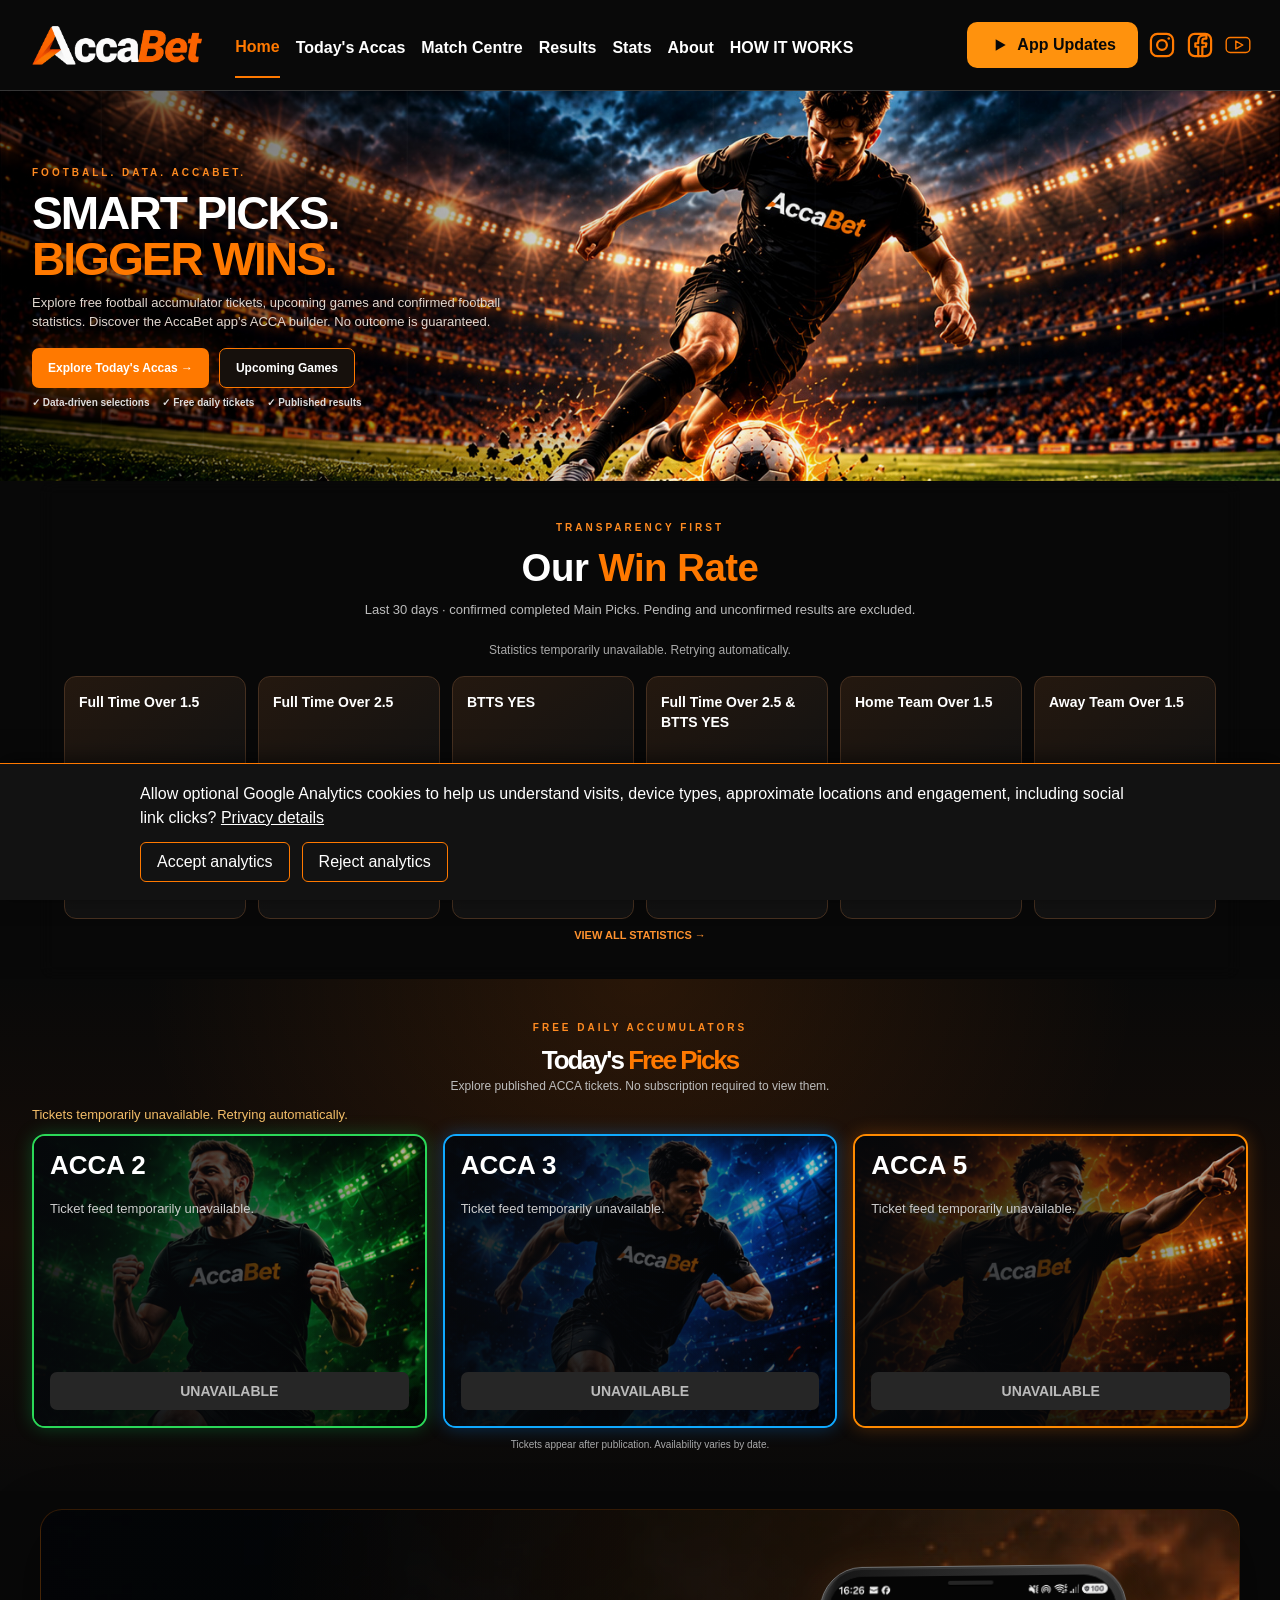
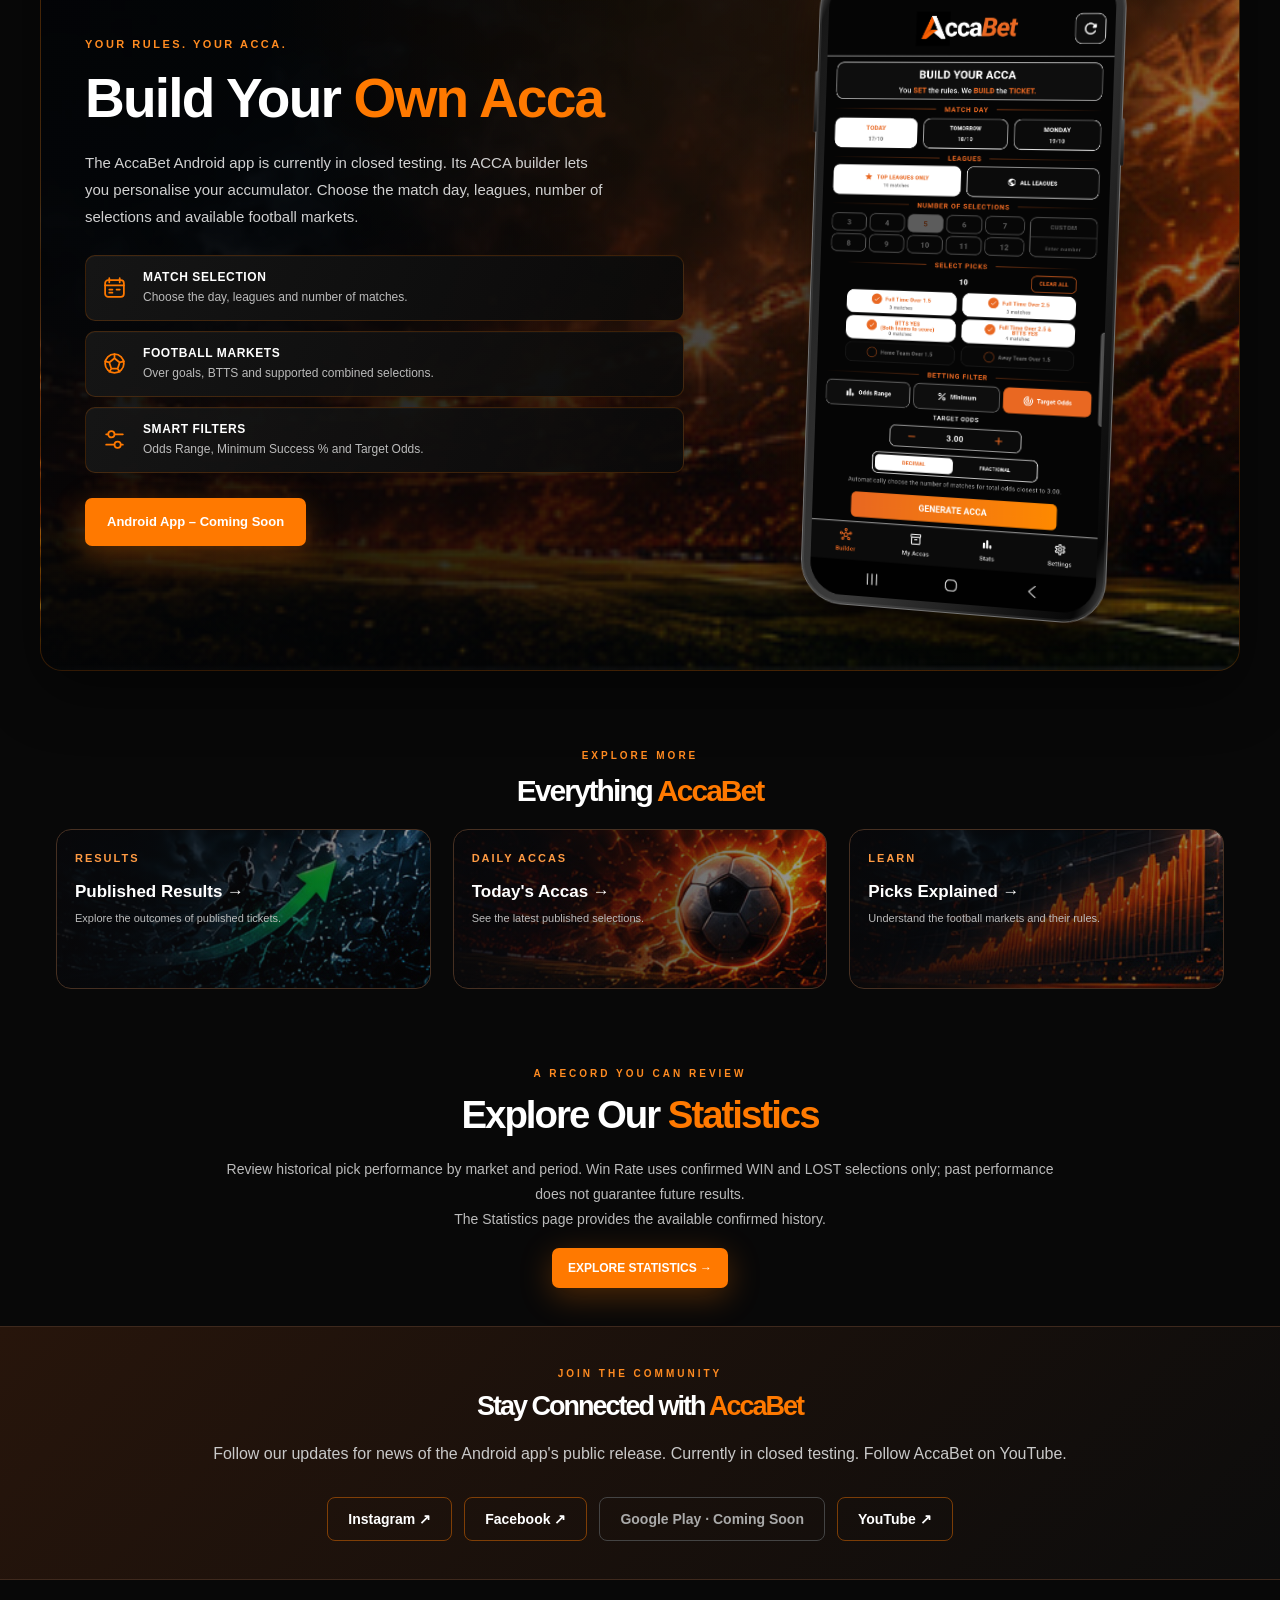
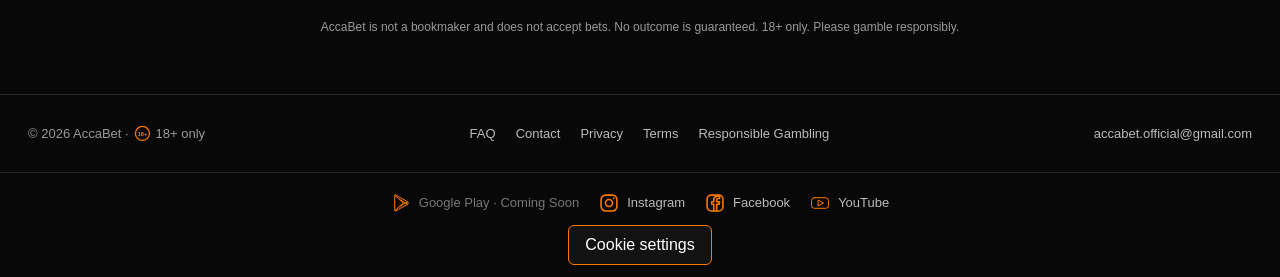
==== commit 876fa3b3: "Publish screenshot guide to the AccaBet Android app" ====
--- a/index.html
+++ b/index.html
@@ -1,2 +1,2 @@
 <!DOCTYPE html><html lang="en-GB"><head><meta charset="utf-8"><meta name="viewport" content="width=device-width,initial-scale=1"><meta name="description" content="Explore free daily ACCA tickets, football statistics and the AccaBet accumulator builder."><title>AccaBet | Smart Football Accumulators</title><link rel="canonical" href="https://www.accabet.co.uk/"><link rel="stylesheet" href="/_astro/BaseLayout.C172cdXd.css"><style>.ab-result.ab-result{color:#f4be69;background:#2b2419;border:1px solid #756044;border-radius:6px;padding:4px 8px;font-size:12px;font-weight:800;line-height:1.4;display:inline-block}.ab-result.ab-result--win{color:#70ef9b;background:#112b1b;border-color:#337f49}.ab-result.ab-result--lost{color:#ff9090;background:#311818;border-color:#884040}.ab-result.ab-result--void{color:#ddd;background:#292929;border-color:#666}.ab-selection-result{flex-wrap:wrap;align-items:center;gap:6px;margin-top:5px;display:flex}.ab-selection-result .ab-final-score{color:#eee;font-size:13px}.ab-feed-warning{color:#f4be69;margin:8px 0;font-size:13px}
-</style><link rel="stylesheet" href="/_astro/index.DZAN1sz1.css"></head><body><header class="site-header ab-new-header" data-astro-cid-nen7h5rs><div class="header-inner ab-header-inner" data-astro-cid-nen7h5rs><a class="site-logo ab-wordmark ab-original-logo" href="/" aria-label="AccaBet Home" data-astro-cid-nen7h5rs><img src="/images/accabet-logo.png" alt="AccaBet" width="2048" height="684" data-astro-cid-nen7h5rs></a><nav class="desktop-nav ab-main-nav" aria-label="Main navigation" data-astro-cid-nen7h5rs><a href="/" class="nav-link active" aria-current="page" data-astro-cid-nen7h5rs>Home</a><a href="/todays-accas/" class="nav-link" data-astro-cid-nen7h5rs>Today&#39;s Accas</a><a href="/upcoming-games/" class="nav-link" data-astro-cid-nen7h5rs>Match Centre</a><a href="/daily-accas/" class="nav-link" data-astro-cid-nen7h5rs>Results</a><a href="/statistics/" class="nav-link" data-astro-cid-nen7h5rs>Stats</a><a href="/how-it-works/" class="nav-link" data-astro-cid-nen7h5rs>About</a></nav><div class="ab-header-actions" data-astro-cid-nen7h5rs><a class="ab-download" href="/#social-platforms" aria-label="App updates and availability" data-astro-cid-nen7h5rs><svg viewBox="0 0 24 24" aria-hidden="true" data-astro-cid-nen7h5rs><path d="m8 5 12 7-12 7z" fill="currentColor" data-astro-cid-nen7h5rs></path></svg>App Updates</a><a href="https://www.instagram.com/accabet.official/" target="_blank" rel="noopener noreferrer" aria-label="Instagram" data-astro-cid-nen7h5rs><img src="/images/social/instagram.svg" alt="" data-astro-cid-nen7h5rs></a><a href="https://www.facebook.com/people/AccaBet/61596018952152/" target="_blank" rel="noopener noreferrer" aria-label="Facebook" data-astro-cid-nen7h5rs><img src="/images/social/facebook.svg" alt="" data-astro-cid-nen7h5rs></a><a href="https://www.youtube.com/@AccaBetOfficial" target="_blank" rel="noopener noreferrer" aria-label="YouTube" data-astro-cid-nen7h5rs><img src="/images/social/youtube.svg" alt="" data-astro-cid-nen7h5rs></a></div><details class="mobile-menu" data-astro-cid-nen7h5rs><summary aria-label="Open navigation menu" data-astro-cid-nen7h5rs><span data-astro-cid-nen7h5rs></span><span data-astro-cid-nen7h5rs></span><span data-astro-cid-nen7h5rs></span></summary><nav aria-label="Mobile navigation" data-astro-cid-nen7h5rs><a href="/" class="nav-link active" data-astro-cid-nen7h5rs>Home</a><a href="/todays-accas/" class="nav-link" data-astro-cid-nen7h5rs>Today&#39;s Accas</a><a href="/upcoming-games/" class="nav-link" data-astro-cid-nen7h5rs>Match Centre</a><a href="/daily-accas/" class="nav-link" data-astro-cid-nen7h5rs>Results</a><a href="/statistics/" class="nav-link" data-astro-cid-nen7h5rs>Stats</a><a href="/how-it-works/" class="nav-link" data-astro-cid-nen7h5rs>About</a><a href="/#social-platforms" data-astro-cid-nen7h5rs>App Updates · Coming Soon</a></nav></details></div></header><main id="accabet-home" class="home-premium home-upgraded" data-astro-cid-lcdefpme><div id="home-slide-1" class="home-slide home-slide-first" data-astro-cid-lcdefpme><section class="home-hero" data-astro-cid-lcdefpme><div class="home-hero-content" data-astro-cid-lcdefpme><p class="home-eyebrow" data-astro-cid-lcdefpme>FOOTBALL. DATA. ACCABET.</p><h1 data-astro-cid-lcdefpme>SMART PICKS.<br data-astro-cid-lcdefpme><span data-astro-cid-lcdefpme>BIGGER WINS.</span></h1><p class="home-hero-description" data-astro-cid-lcdefpme>Explore free football accumulator tickets, upcoming games and confirmed football statistics. Discover the AccaBet app's ACCA builder. No outcome is guaranteed.</p><div class="home-actions" data-astro-cid-lcdefpme><a class="home-button home-button-primary" href="/todays-accas/" data-astro-cid-lcdefpme>Explore Today's Accas →</a><a class="home-button home-button-outline" href="/upcoming-games/" data-astro-cid-lcdefpme>Upcoming Games</a></div><div class="home-benefits" data-astro-cid-lcdefpme><span data-astro-cid-lcdefpme>✓ Data-driven selections</span><span data-astro-cid-lcdefpme>✓ Free daily tickets</span><span data-astro-cid-lcdefpme>✓ Published results</span></div></div><div class="home-hero-art" aria-hidden="true" data-astro-cid-lcdefpme><div class="home-stadium-lights" data-astro-cid-lcdefpme></div><div class="home-pitch" data-astro-cid-lcdefpme></div><div class="home-ball" data-astro-cid-lcdefpme>⚽</div><div class="home-art-label" data-astro-cid-lcdefpme>ACCA<span data-astro-cid-lcdefpme>BET</span></div></div></section><section class="home-section home-win-rate" data-astro-cid-lcdefpme><div class="home-section-heading" data-astro-cid-lcdefpme><p class="home-eyebrow" data-astro-cid-lcdefpme>TRANSPARENCY FIRST</p><h2 data-astro-cid-lcdefpme>Our <span data-astro-cid-lcdefpme>Win Rate</span></h2><p data-astro-cid-lcdefpme>Last 30 days · confirmed completed Main Picks. Pending and unconfirmed results are excluded.</p></div><p id="home-statistics-status" class="home-feed-status" role="status" data-astro-cid-lcdefpme>Loading confirmed statistics…</p><div class="home-pick-statistics" aria-busy="true" data-astro-cid-lcdefpme><article class="home-pick-stat" data-home-pick="FT_OVER_1_5" data-astro-cid-lcdefpme><h3 data-astro-cid-lcdefpme>Full Time Over 1.5</h3><strong data-stat="rate" data-astro-cid-lcdefpme>—</strong><span class="home-stat-caption" data-astro-cid-lcdefpme>WIN RATE</span><dl data-astro-cid-lcdefpme><div data-astro-cid-lcdefpme><dt data-astro-cid-lcdefpme>WIN</dt><dd data-stat="wins" data-astro-cid-lcdefpme>—</dd></div><div data-astro-cid-lcdefpme><dt data-astro-cid-lcdefpme>LOST</dt><dd data-stat="losses" data-astro-cid-lcdefpme>—</dd></div><div data-astro-cid-lcdefpme><dt data-astro-cid-lcdefpme>Settled matches</dt><dd data-stat="settled" data-astro-cid-lcdefpme>—</dd></div></dl><p data-stat="empty" data-astro-cid-lcdefpme></p></article><article class="home-pick-stat" data-home-pick="FT_OVER_2_5" data-astro-cid-lcdefpme><h3 data-astro-cid-lcdefpme>Full Time Over 2.5</h3><strong data-stat="rate" data-astro-cid-lcdefpme>—</strong><span class="home-stat-caption" data-astro-cid-lcdefpme>WIN RATE</span><dl data-astro-cid-lcdefpme><div data-astro-cid-lcdefpme><dt data-astro-cid-lcdefpme>WIN</dt><dd data-stat="wins" data-astro-cid-lcdefpme>—</dd></div><div data-astro-cid-lcdefpme><dt data-astro-cid-lcdefpme>LOST</dt><dd data-stat="losses" data-astro-cid-lcdefpme>—</dd></div><div data-astro-cid-lcdefpme><dt data-astro-cid-lcdefpme>Settled matches</dt><dd data-stat="settled" data-astro-cid-lcdefpme>—</dd></div></dl><p data-stat="empty" data-astro-cid-lcdefpme></p></article><article class="home-pick-stat" data-home-pick="BTTS_YES" data-astro-cid-lcdefpme><h3 data-astro-cid-lcdefpme>BTTS YES</h3><strong data-stat="rate" data-astro-cid-lcdefpme>—</strong><span class="home-stat-caption" data-astro-cid-lcdefpme>WIN RATE</span><dl data-astro-cid-lcdefpme><div data-astro-cid-lcdefpme><dt data-astro-cid-lcdefpme>WIN</dt><dd data-stat="wins" data-astro-cid-lcdefpme>—</dd></div><div data-astro-cid-lcdefpme><dt data-astro-cid-lcdefpme>LOST</dt><dd data-stat="losses" data-astro-cid-lcdefpme>—</dd></div><div data-astro-cid-lcdefpme><dt data-astro-cid-lcdefpme>Settled matches</dt><dd data-stat="settled" data-astro-cid-lcdefpme>—</dd></div></dl><p data-stat="empty" data-astro-cid-lcdefpme></p></article><article class="home-pick-stat" data-home-pick="FT_OVER_2_5_BTTS_YES" data-astro-cid-lcdefpme><h3 data-astro-cid-lcdefpme>Full Time Over 2.5 &amp; BTTS YES</h3><strong data-stat="rate" data-astro-cid-lcdefpme>—</strong><span class="home-stat-caption" data-astro-cid-lcdefpme>WIN RATE</span><dl data-astro-cid-lcdefpme><div data-astro-cid-lcdefpme><dt data-astro-cid-lcdefpme>WIN</dt><dd data-stat="wins" data-astro-cid-lcdefpme>—</dd></div><div data-astro-cid-lcdefpme><dt data-astro-cid-lcdefpme>LOST</dt><dd data-stat="losses" data-astro-cid-lcdefpme>—</dd></div><div data-astro-cid-lcdefpme><dt data-astro-cid-lcdefpme>Settled matches</dt><dd data-stat="settled" data-astro-cid-lcdefpme>—</dd></div></dl><p data-stat="empty" data-astro-cid-lcdefpme></p></article><article class="home-pick-stat" data-home-pick="HOME_TEAM_OVER_1_5" data-astro-cid-lcdefpme><h3 data-astro-cid-lcdefpme>Home Team Over 1.5</h3><strong data-stat="rate" data-astro-cid-lcdefpme>—</strong><span class="home-stat-caption" data-astro-cid-lcdefpme>WIN RATE</span><dl data-astro-cid-lcdefpme><div data-astro-cid-lcdefpme><dt data-astro-cid-lcdefpme>WIN</dt><dd data-stat="wins" data-astro-cid-lcdefpme>—</dd></div><div data-astro-cid-lcdefpme><dt data-astro-cid-lcdefpme>LOST</dt><dd data-stat="losses" data-astro-cid-lcdefpme>—</dd></div><div data-astro-cid-lcdefpme><dt data-astro-cid-lcdefpme>Settled matches</dt><dd data-stat="settled" data-astro-cid-lcdefpme>—</dd></div></dl><p data-stat="empty" data-astro-cid-lcdefpme></p></article><article class="home-pick-stat" data-home-pick="AWAY_TEAM_OVER_1_5" data-astro-cid-lcdefpme><h3 data-astro-cid-lcdefpme>Away Team Over 1.5</h3><strong data-stat="rate" data-astro-cid-lcdefpme>—</strong><span class="home-stat-caption" data-astro-cid-lcdefpme>WIN RATE</span><dl data-astro-cid-lcdefpme><div data-astro-cid-lcdefpme><dt data-astro-cid-lcdefpme>WIN</dt><dd data-stat="wins" data-astro-cid-lcdefpme>—</dd></div><div data-astro-cid-lcdefpme><dt data-astro-cid-lcdefpme>LOST</dt><dd data-stat="losses" data-astro-cid-lcdefpme>—</dd></div><div data-astro-cid-lcdefpme><dt data-astro-cid-lcdefpme>Settled matches</dt><dd data-stat="settled" data-astro-cid-lcdefpme>—</dd></div></dl><p data-stat="empty" data-astro-cid-lcdefpme></p></article></div><a class="home-text-link" href="/statistics/" data-astro-cid-lcdefpme>VIEW ALL STATISTICS →</a></section><section class="home-section home-free-picks" data-astro-cid-lcdefpme><div class="home-section-heading" data-astro-cid-lcdefpme><p class="home-eyebrow" data-astro-cid-lcdefpme>FREE DAILY ACCUMULATORS</p><h2 data-astro-cid-lcdefpme>Today's <span data-astro-cid-lcdefpme>Free Picks</span></h2><p data-astro-cid-lcdefpme>Explore published ACCA tickets. No subscription required to view them.</p></div><p id="ab-feed-warning" class="ab-feed-warning" role="status" data-astro-cid-lcdefpme></p><div id="ab-public-tickets" class="home-picks-grid" aria-live="polite" data-astro-cid-lcdefpme><p class="home-note" data-astro-cid-lcdefpme>Loading published tickets...</p></div><p class="home-note" data-astro-cid-lcdefpme>Tickets appear after publication. Availability varies by date.</p></section></div><div id="home-slide-2" class="home-slide home-slide-second" data-astro-cid-lcdefpme><section id="build-your-acca" class="home-section home-builder" data-astro-cid-lcdefpme><div class="home-builder-copy" data-astro-cid-lcdefpme><p class="home-eyebrow" data-astro-cid-lcdefpme>YOUR RULES. YOUR ACCA.</p><h2 data-astro-cid-lcdefpme>Build Your <span data-astro-cid-lcdefpme>Own Acca</span></h2><p data-astro-cid-lcdefpme>The AccaBet Android app is currently in closed testing. Its ACCA builder lets you personalise your accumulator. Choose the match day, leagues, number of selections and available football markets.</p><div class="home-feature-list" data-astro-cid-lcdefpme><div data-astro-cid-lcdefpme><svg viewBox="0 0 24 24" aria-hidden="true" fill="none" stroke="currentColor" stroke-width="1.7" stroke-linecap="round" stroke-linejoin="round" data-astro-cid-lcdefpme><rect x="3" y="5" width="18" height="16" rx="3" data-astro-cid-lcdefpme></rect><path d="M7 3v4M17 3v4M3 10h18M7 14h3M14 14h3M7 17h3" data-astro-cid-lcdefpme></path></svg><div data-astro-cid-lcdefpme><strong data-astro-cid-lcdefpme>MATCH SELECTION</strong><span data-astro-cid-lcdefpme>Choose the day, leagues and number of matches.</span></div></div><div data-astro-cid-lcdefpme><svg viewBox="0 0 24 24" aria-hidden="true" fill="none" stroke="currentColor" stroke-width="1.7" stroke-linecap="round" stroke-linejoin="round" data-astro-cid-lcdefpme><circle cx="12" cy="12" r="9" data-astro-cid-lcdefpme></circle><path d="m12 7 5 4-2 6H9l-2-6 5-4ZM12 7V3M7 11l-4-1M9 17l-2 3M15 17l2 3M17 11l4-1" data-astro-cid-lcdefpme></path></svg><div data-astro-cid-lcdefpme><strong data-astro-cid-lcdefpme>FOOTBALL MARKETS</strong><span data-astro-cid-lcdefpme>Over goals, BTTS and supported combined selections.</span></div></div><div data-astro-cid-lcdefpme><svg viewBox="0 0 24 24" aria-hidden="true" fill="none" stroke="currentColor" stroke-width="1.7" stroke-linecap="round" data-astro-cid-lcdefpme><path d="M4 7h16M4 17h16" data-astro-cid-lcdefpme></path><circle cx="9" cy="7" r="3" fill="#141414" data-astro-cid-lcdefpme></circle><circle cx="15" cy="17" r="3" fill="#141414" data-astro-cid-lcdefpme></circle></svg><div data-astro-cid-lcdefpme><strong data-astro-cid-lcdefpme>SMART FILTERS</strong><span data-astro-cid-lcdefpme>Odds Range, Minimum Success % and Target Odds.</span></div></div></div><a class="home-button home-button-primary" href="#social-platforms" data-astro-cid-lcdefpme>Android App – Coming Soon</a></div><figure class="home-phone-wrap" data-astro-cid-lcdefpme><div class="home-phone" data-astro-cid-lcdefpme><div class="home-phone-camera" aria-hidden="true" data-astro-cid-lcdefpme></div><div class="home-phone-screen" data-astro-cid-lcdefpme><img class="home-real-builder-screen" src="/images/home-v2/accabet-builder-real.png" width="1080" height="2340" alt="Actual AccaBet Android Builder screen showing match day, leagues, selections, football markets and betting filters" loading="lazy" decoding="async" data-astro-cid-lcdefpme></div></div></figure></section><section class="home-section home-explore" data-astro-cid-lcdefpme><div class="home-section-heading" data-astro-cid-lcdefpme><p class="home-eyebrow" data-astro-cid-lcdefpme>EXPLORE MORE</p><h2 data-astro-cid-lcdefpme>Everything <span data-astro-cid-lcdefpme>AccaBet</span></h2></div><div class="home-explore-grid" data-astro-cid-lcdefpme><a href="/daily-accas/" data-astro-cid-lcdefpme><span data-astro-cid-lcdefpme>RESULTS</span><h3 data-astro-cid-lcdefpme>Published Results →</h3><p data-astro-cid-lcdefpme>Explore the outcomes of published tickets.</p></a><a href="/todays-accas/" data-astro-cid-lcdefpme><span data-astro-cid-lcdefpme>DAILY ACCAS</span><h3 data-astro-cid-lcdefpme>Today's Accas →</h3><p data-astro-cid-lcdefpme>See the latest published selections.</p></a><a href="/picks-explained/" data-astro-cid-lcdefpme><span data-astro-cid-lcdefpme>LEARN</span><h3 data-astro-cid-lcdefpme>Picks Explained →</h3><p data-astro-cid-lcdefpme>Understand the football markets and their rules.</p></a></div></section><section class="home-section home-statistics-intro" data-astro-cid-lcdefpme><p class="home-eyebrow" data-astro-cid-lcdefpme>A RECORD YOU CAN REVIEW</p><h2 data-astro-cid-lcdefpme>Explore Our <span data-astro-cid-lcdefpme>Statistics</span></h2><p data-astro-cid-lcdefpme>Review historical pick performance by market and period. Win Rate uses confirmed WIN and LOST selections only; past performance does not guarantee future results.</p><p id="home-statistics-summary" class="home-feed-status" data-astro-cid-lcdefpme>The Statistics page provides the available confirmed history.</p><a class="home-button home-button-primary" href="/statistics/" data-astro-cid-lcdefpme>EXPLORE STATISTICS →</a></section><section id="social-platforms" class="home-section home-social" data-astro-cid-lcdefpme><p class="home-eyebrow" data-astro-cid-lcdefpme>JOIN THE COMMUNITY</p><h2 data-astro-cid-lcdefpme>Stay Connected with <span data-astro-cid-lcdefpme>AccaBet</span></h2><p data-astro-cid-lcdefpme>Follow our updates for news of the Android app's public release. Currently in closed testing. Follow AccaBet on YouTube.</p><div class="home-social-links" data-astro-cid-lcdefpme><a href="https://www.instagram.com/accabet.official/" target="_blank" rel="noopener noreferrer" data-astro-cid-lcdefpme>Instagram ↗</a><a href="https://www.facebook.com/people/AccaBet/61596018952152/" target="_blank" rel="noopener noreferrer" data-astro-cid-lcdefpme>Facebook ↗</a><span data-astro-cid-lcdefpme>Google Play · Coming Soon</span><a href="https://www.youtube.com/@AccaBetOfficial" target="_blank" rel="noopener noreferrer" data-astro-cid-lcdefpme>YouTube ↗</a></div></section></div><p class="home-disclaimer" data-astro-cid-lcdefpme>AccaBet is not a bookmaker and does not accept bets. No outcome is guaranteed. 18+ only. Please gamble responsibly.</p></main><script type="module" src="/_astro/index.astro_astro_type_script_index_0_lang.DZQCBT7Y.js"></script><footer class="site-footer"><div class="footer-inner"><span class="footer-age">© 2026 AccaBet · <svg class="ab-icon" aria-hidden="true" viewBox="0 0 24 24" fill="none" stroke="currentColor" stroke-width="1.8"><circle cx="12" cy="12" r="10"></circle><text x="12" y="15.5" text-anchor="middle" font-size="8" font-weight="800" stroke="none" fill="currentColor">18+</text></svg> 18+ only</span><nav aria-label="Footer navigation"><a href="/faq/">FAQ</a><a href="/contact/">Contact</a><a href="/privacy/">Privacy</a><a href="/terms/">Terms</a><a href="/responsible-gambling/">Responsible Gambling</a></nav><a href="mailto:accabet.official@gmail.com">accabet.official@gmail.com</a></div><nav class="footer-social" aria-label="Social platforms"><span><img class="footer-social-logo" src="/images/social/google-play.svg" alt="" aria-hidden="true"> Google Play · Coming Soon</span><a href="https://www.instagram.com/accabet.official/" target="_blank" rel="noopener noreferrer"><img class="footer-social-logo" src="/images/social/instagram.svg" alt="" aria-hidden="true"> Instagram</a><a href="https://www.facebook.com/people/AccaBet/61596018952152/" target="_blank" rel="noopener noreferrer"><img class="footer-social-logo" src="/images/social/facebook.svg" alt="" aria-hidden="true"> Facebook</a><a href="https://www.youtube.com/@AccaBetOfficial" target="_blank" rel="noopener noreferrer"><img class="footer-social-logo" src="/images/social/youtube.svg" alt="" aria-hidden="true"> YouTube</a></nav></footer><aside id="analytics-consent" aria-label="Analytics cookie preferences" hidden data-astro-cid-5krk3x6l><p data-astro-cid-5krk3x6l>Allow optional Google Analytics cookies to help us understand visits, device types, approximate locations and engagement, including social link clicks? <a href="/privacy/#website-analytics" data-astro-cid-5krk3x6l>Privacy details</a></p><div data-astro-cid-5krk3x6l><button type="button" data-analytics-choice="accepted" data-astro-cid-5krk3x6l>Accept analytics</button><button type="button" data-analytics-choice="rejected" data-astro-cid-5krk3x6l>Reject analytics</button></div></aside><button id="analytics-settings" type="button" data-astro-cid-5krk3x6l>Cookie settings</button><script defer src="/analytics.js" data-measurement-id="G-DXY0L56227"></script></body></html>+</style><link rel="stylesheet" href="/_astro/index.DZAN1sz1.css"></head><body><header class="site-header ab-new-header" data-astro-cid-nen7h5rs><div class="header-inner ab-header-inner" data-astro-cid-nen7h5rs><a class="site-logo ab-wordmark ab-original-logo" href="/" aria-label="AccaBet Home" data-astro-cid-nen7h5rs><img src="/images/accabet-logo.png" alt="AccaBet" width="2048" height="684" data-astro-cid-nen7h5rs></a><nav class="desktop-nav ab-main-nav" aria-label="Main navigation" data-astro-cid-nen7h5rs><a href="/" class="nav-link active" aria-current="page" data-astro-cid-nen7h5rs>Home</a><a href="/todays-accas/" class="nav-link" data-astro-cid-nen7h5rs>Today&#39;s Accas</a><a href="/upcoming-games/" class="nav-link" data-astro-cid-nen7h5rs>Match Centre</a><a href="/daily-accas/" class="nav-link" data-astro-cid-nen7h5rs>Results</a><a href="/statistics/" class="nav-link" data-astro-cid-nen7h5rs>Stats</a><a href="/how-it-works/" class="nav-link" data-astro-cid-nen7h5rs>About</a><a href="/how-it-works" class="nav-link" data-astro-cid-nen7h5rs>HOW IT WORKS</a></nav><div class="ab-header-actions" data-astro-cid-nen7h5rs><a class="ab-download" href="/#social-platforms" aria-label="App updates and availability" data-astro-cid-nen7h5rs><svg viewBox="0 0 24 24" aria-hidden="true" data-astro-cid-nen7h5rs><path d="m8 5 12 7-12 7z" fill="currentColor" data-astro-cid-nen7h5rs></path></svg>App Updates</a><a href="https://www.instagram.com/accabet.official/" target="_blank" rel="noopener noreferrer" aria-label="Instagram" data-astro-cid-nen7h5rs><img src="/images/social/instagram.svg" alt="" data-astro-cid-nen7h5rs></a><a href="https://www.facebook.com/people/AccaBet/61596018952152/" target="_blank" rel="noopener noreferrer" aria-label="Facebook" data-astro-cid-nen7h5rs><img src="/images/social/facebook.svg" alt="" data-astro-cid-nen7h5rs></a><a href="https://www.youtube.com/@AccaBetOfficial" target="_blank" rel="noopener noreferrer" aria-label="YouTube" data-astro-cid-nen7h5rs><img src="/images/social/youtube.svg" alt="" data-astro-cid-nen7h5rs></a></div><details class="mobile-menu" data-astro-cid-nen7h5rs><summary aria-label="Open navigation menu" data-astro-cid-nen7h5rs><span data-astro-cid-nen7h5rs></span><span data-astro-cid-nen7h5rs></span><span data-astro-cid-nen7h5rs></span></summary><nav aria-label="Mobile navigation" data-astro-cid-nen7h5rs><a href="/" class="nav-link active" data-astro-cid-nen7h5rs>Home</a><a href="/todays-accas/" class="nav-link" data-astro-cid-nen7h5rs>Today&#39;s Accas</a><a href="/upcoming-games/" class="nav-link" data-astro-cid-nen7h5rs>Match Centre</a><a href="/daily-accas/" class="nav-link" data-astro-cid-nen7h5rs>Results</a><a href="/statistics/" class="nav-link" data-astro-cid-nen7h5rs>Stats</a><a href="/how-it-works/" class="nav-link" data-astro-cid-nen7h5rs>About</a><a href="/#social-platforms" data-astro-cid-nen7h5rs>App Updates · Coming Soon</a><a href="/how-it-works" class="nav-link" data-astro-cid-nen7h5rs>HOW IT WORKS</a></nav></details></div></header><main id="accabet-home" class="home-premium home-upgraded" data-astro-cid-lcdefpme><div id="home-slide-1" class="home-slide home-slide-first" data-astro-cid-lcdefpme><section class="home-hero" data-astro-cid-lcdefpme><div class="home-hero-content" data-astro-cid-lcdefpme><p class="home-eyebrow" data-astro-cid-lcdefpme>FOOTBALL. DATA. ACCABET.</p><h1 data-astro-cid-lcdefpme>SMART PICKS.<br data-astro-cid-lcdefpme><span data-astro-cid-lcdefpme>BIGGER WINS.</span></h1><p class="home-hero-description" data-astro-cid-lcdefpme>Explore free football accumulator tickets, upcoming games and confirmed football statistics. Discover the AccaBet app's ACCA builder. No outcome is guaranteed.</p><div class="home-actions" data-astro-cid-lcdefpme><a class="home-button home-button-primary" href="/todays-accas/" data-astro-cid-lcdefpme>Explore Today's Accas →</a><a class="home-button home-button-outline" href="/upcoming-games/" data-astro-cid-lcdefpme>Upcoming Games</a></div><div class="home-benefits" data-astro-cid-lcdefpme><span data-astro-cid-lcdefpme>✓ Data-driven selections</span><span data-astro-cid-lcdefpme>✓ Free daily tickets</span><span data-astro-cid-lcdefpme>✓ Published results</span></div></div><div class="home-hero-art" aria-hidden="true" data-astro-cid-lcdefpme><div class="home-stadium-lights" data-astro-cid-lcdefpme></div><div class="home-pitch" data-astro-cid-lcdefpme></div><div class="home-ball" data-astro-cid-lcdefpme>⚽</div><div class="home-art-label" data-astro-cid-lcdefpme>ACCA<span data-astro-cid-lcdefpme>BET</span></div></div></section><section class="home-section home-win-rate" data-astro-cid-lcdefpme><div class="home-section-heading" data-astro-cid-lcdefpme><p class="home-eyebrow" data-astro-cid-lcdefpme>TRANSPARENCY FIRST</p><h2 data-astro-cid-lcdefpme>Our <span data-astro-cid-lcdefpme>Win Rate</span></h2><p data-astro-cid-lcdefpme>Last 30 days · confirmed completed Main Picks. Pending and unconfirmed results are excluded.</p></div><p id="home-statistics-status" class="home-feed-status" role="status" data-astro-cid-lcdefpme>Loading confirmed statistics…</p><div class="home-pick-statistics" aria-busy="true" data-astro-cid-lcdefpme><article class="home-pick-stat" data-home-pick="FT_OVER_1_5" data-astro-cid-lcdefpme><h3 data-astro-cid-lcdefpme>Full Time Over 1.5</h3><strong data-stat="rate" data-astro-cid-lcdefpme>—</strong><span class="home-stat-caption" data-astro-cid-lcdefpme>WIN RATE</span><dl data-astro-cid-lcdefpme><div data-astro-cid-lcdefpme><dt data-astro-cid-lcdefpme>WIN</dt><dd data-stat="wins" data-astro-cid-lcdefpme>—</dd></div><div data-astro-cid-lcdefpme><dt data-astro-cid-lcdefpme>LOST</dt><dd data-stat="losses" data-astro-cid-lcdefpme>—</dd></div><div data-astro-cid-lcdefpme><dt data-astro-cid-lcdefpme>Settled matches</dt><dd data-stat="settled" data-astro-cid-lcdefpme>—</dd></div></dl><p data-stat="empty" data-astro-cid-lcdefpme></p></article><article class="home-pick-stat" data-home-pick="FT_OVER_2_5" data-astro-cid-lcdefpme><h3 data-astro-cid-lcdefpme>Full Time Over 2.5</h3><strong data-stat="rate" data-astro-cid-lcdefpme>—</strong><span class="home-stat-caption" data-astro-cid-lcdefpme>WIN RATE</span><dl data-astro-cid-lcdefpme><div data-astro-cid-lcdefpme><dt data-astro-cid-lcdefpme>WIN</dt><dd data-stat="wins" data-astro-cid-lcdefpme>—</dd></div><div data-astro-cid-lcdefpme><dt data-astro-cid-lcdefpme>LOST</dt><dd data-stat="losses" data-astro-cid-lcdefpme>—</dd></div><div data-astro-cid-lcdefpme><dt data-astro-cid-lcdefpme>Settled matches</dt><dd data-stat="settled" data-astro-cid-lcdefpme>—</dd></div></dl><p data-stat="empty" data-astro-cid-lcdefpme></p></article><article class="home-pick-stat" data-home-pick="BTTS_YES" data-astro-cid-lcdefpme><h3 data-astro-cid-lcdefpme>BTTS YES</h3><strong data-stat="rate" data-astro-cid-lcdefpme>—</strong><span class="home-stat-caption" data-astro-cid-lcdefpme>WIN RATE</span><dl data-astro-cid-lcdefpme><div data-astro-cid-lcdefpme><dt data-astro-cid-lcdefpme>WIN</dt><dd data-stat="wins" data-astro-cid-lcdefpme>—</dd></div><div data-astro-cid-lcdefpme><dt data-astro-cid-lcdefpme>LOST</dt><dd data-stat="losses" data-astro-cid-lcdefpme>—</dd></div><div data-astro-cid-lcdefpme><dt data-astro-cid-lcdefpme>Settled matches</dt><dd data-stat="settled" data-astro-cid-lcdefpme>—</dd></div></dl><p data-stat="empty" data-astro-cid-lcdefpme></p></article><article class="home-pick-stat" data-home-pick="FT_OVER_2_5_BTTS_YES" data-astro-cid-lcdefpme><h3 data-astro-cid-lcdefpme>Full Time Over 2.5 &amp; BTTS YES</h3><strong data-stat="rate" data-astro-cid-lcdefpme>—</strong><span class="home-stat-caption" data-astro-cid-lcdefpme>WIN RATE</span><dl data-astro-cid-lcdefpme><div data-astro-cid-lcdefpme><dt data-astro-cid-lcdefpme>WIN</dt><dd data-stat="wins" data-astro-cid-lcdefpme>—</dd></div><div data-astro-cid-lcdefpme><dt data-astro-cid-lcdefpme>LOST</dt><dd data-stat="losses" data-astro-cid-lcdefpme>—</dd></div><div data-astro-cid-lcdefpme><dt data-astro-cid-lcdefpme>Settled matches</dt><dd data-stat="settled" data-astro-cid-lcdefpme>—</dd></div></dl><p data-stat="empty" data-astro-cid-lcdefpme></p></article><article class="home-pick-stat" data-home-pick="HOME_TEAM_OVER_1_5" data-astro-cid-lcdefpme><h3 data-astro-cid-lcdefpme>Home Team Over 1.5</h3><strong data-stat="rate" data-astro-cid-lcdefpme>—</strong><span class="home-stat-caption" data-astro-cid-lcdefpme>WIN RATE</span><dl data-astro-cid-lcdefpme><div data-astro-cid-lcdefpme><dt data-astro-cid-lcdefpme>WIN</dt><dd data-stat="wins" data-astro-cid-lcdefpme>—</dd></div><div data-astro-cid-lcdefpme><dt data-astro-cid-lcdefpme>LOST</dt><dd data-stat="losses" data-astro-cid-lcdefpme>—</dd></div><div data-astro-cid-lcdefpme><dt data-astro-cid-lcdefpme>Settled matches</dt><dd data-stat="settled" data-astro-cid-lcdefpme>—</dd></div></dl><p data-stat="empty" data-astro-cid-lcdefpme></p></article><article class="home-pick-stat" data-home-pick="AWAY_TEAM_OVER_1_5" data-astro-cid-lcdefpme><h3 data-astro-cid-lcdefpme>Away Team Over 1.5</h3><strong data-stat="rate" data-astro-cid-lcdefpme>—</strong><span class="home-stat-caption" data-astro-cid-lcdefpme>WIN RATE</span><dl data-astro-cid-lcdefpme><div data-astro-cid-lcdefpme><dt data-astro-cid-lcdefpme>WIN</dt><dd data-stat="wins" data-astro-cid-lcdefpme>—</dd></div><div data-astro-cid-lcdefpme><dt data-astro-cid-lcdefpme>LOST</dt><dd data-stat="losses" data-astro-cid-lcdefpme>—</dd></div><div data-astro-cid-lcdefpme><dt data-astro-cid-lcdefpme>Settled matches</dt><dd data-stat="settled" data-astro-cid-lcdefpme>—</dd></div></dl><p data-stat="empty" data-astro-cid-lcdefpme></p></article></div><a class="home-text-link" href="/statistics/" data-astro-cid-lcdefpme>VIEW ALL STATISTICS →</a></section><section class="home-section home-free-picks" data-astro-cid-lcdefpme><div class="home-section-heading" data-astro-cid-lcdefpme><p class="home-eyebrow" data-astro-cid-lcdefpme>FREE DAILY ACCUMULATORS</p><h2 data-astro-cid-lcdefpme>Today's <span data-astro-cid-lcdefpme>Free Picks</span></h2><p data-astro-cid-lcdefpme>Explore published ACCA tickets. No subscription required to view them.</p></div><p id="ab-feed-warning" class="ab-feed-warning" role="status" data-astro-cid-lcdefpme></p><div id="ab-public-tickets" class="home-picks-grid" aria-live="polite" data-astro-cid-lcdefpme><p class="home-note" data-astro-cid-lcdefpme>Loading published tickets...</p></div><p class="home-note" data-astro-cid-lcdefpme>Tickets appear after publication. Availability varies by date.</p></section></div><div id="home-slide-2" class="home-slide home-slide-second" data-astro-cid-lcdefpme><section id="build-your-acca" class="home-section home-builder" data-astro-cid-lcdefpme><div class="home-builder-copy" data-astro-cid-lcdefpme><p class="home-eyebrow" data-astro-cid-lcdefpme>YOUR RULES. YOUR ACCA.</p><h2 data-astro-cid-lcdefpme>Build Your <span data-astro-cid-lcdefpme>Own Acca</span></h2><p data-astro-cid-lcdefpme>The AccaBet Android app is currently in closed testing. Its ACCA builder lets you personalise your accumulator. Choose the match day, leagues, number of selections and available football markets.</p><div class="home-feature-list" data-astro-cid-lcdefpme><div data-astro-cid-lcdefpme><svg viewBox="0 0 24 24" aria-hidden="true" fill="none" stroke="currentColor" stroke-width="1.7" stroke-linecap="round" stroke-linejoin="round" data-astro-cid-lcdefpme><rect x="3" y="5" width="18" height="16" rx="3" data-astro-cid-lcdefpme></rect><path d="M7 3v4M17 3v4M3 10h18M7 14h3M14 14h3M7 17h3" data-astro-cid-lcdefpme></path></svg><div data-astro-cid-lcdefpme><strong data-astro-cid-lcdefpme>MATCH SELECTION</strong><span data-astro-cid-lcdefpme>Choose the day, leagues and number of matches.</span></div></div><div data-astro-cid-lcdefpme><svg viewBox="0 0 24 24" aria-hidden="true" fill="none" stroke="currentColor" stroke-width="1.7" stroke-linecap="round" stroke-linejoin="round" data-astro-cid-lcdefpme><circle cx="12" cy="12" r="9" data-astro-cid-lcdefpme></circle><path d="m12 7 5 4-2 6H9l-2-6 5-4ZM12 7V3M7 11l-4-1M9 17l-2 3M15 17l2 3M17 11l4-1" data-astro-cid-lcdefpme></path></svg><div data-astro-cid-lcdefpme><strong data-astro-cid-lcdefpme>FOOTBALL MARKETS</strong><span data-astro-cid-lcdefpme>Over goals, BTTS and supported combined selections.</span></div></div><div data-astro-cid-lcdefpme><svg viewBox="0 0 24 24" aria-hidden="true" fill="none" stroke="currentColor" stroke-width="1.7" stroke-linecap="round" data-astro-cid-lcdefpme><path d="M4 7h16M4 17h16" data-astro-cid-lcdefpme></path><circle cx="9" cy="7" r="3" fill="#141414" data-astro-cid-lcdefpme></circle><circle cx="15" cy="17" r="3" fill="#141414" data-astro-cid-lcdefpme></circle></svg><div data-astro-cid-lcdefpme><strong data-astro-cid-lcdefpme>SMART FILTERS</strong><span data-astro-cid-lcdefpme>Odds Range, Minimum Success % and Target Odds.</span></div></div></div><a class="home-button home-button-primary" href="#social-platforms" data-astro-cid-lcdefpme>Android App – Coming Soon</a></div><figure class="home-phone-wrap" data-astro-cid-lcdefpme><div class="home-phone" data-astro-cid-lcdefpme><div class="home-phone-camera" aria-hidden="true" data-astro-cid-lcdefpme></div><div class="home-phone-screen" data-astro-cid-lcdefpme><img class="home-real-builder-screen" src="/images/home-v2/accabet-builder-real.png" width="1080" height="2340" alt="Actual AccaBet Android Builder screen showing match day, leagues, selections, football markets and betting filters" loading="lazy" decoding="async" data-astro-cid-lcdefpme></div></div></figure></section><section class="home-section home-explore" data-astro-cid-lcdefpme><div class="home-section-heading" data-astro-cid-lcdefpme><p class="home-eyebrow" data-astro-cid-lcdefpme>EXPLORE MORE</p><h2 data-astro-cid-lcdefpme>Everything <span data-astro-cid-lcdefpme>AccaBet</span></h2></div><div class="home-explore-grid" data-astro-cid-lcdefpme><a href="/daily-accas/" data-astro-cid-lcdefpme><span data-astro-cid-lcdefpme>RESULTS</span><h3 data-astro-cid-lcdefpme>Published Results →</h3><p data-astro-cid-lcdefpme>Explore the outcomes of published tickets.</p></a><a href="/todays-accas/" data-astro-cid-lcdefpme><span data-astro-cid-lcdefpme>DAILY ACCAS</span><h3 data-astro-cid-lcdefpme>Today's Accas →</h3><p data-astro-cid-lcdefpme>See the latest published selections.</p></a><a href="/picks-explained/" data-astro-cid-lcdefpme><span data-astro-cid-lcdefpme>LEARN</span><h3 data-astro-cid-lcdefpme>Picks Explained →</h3><p data-astro-cid-lcdefpme>Understand the football markets and their rules.</p></a></div></section><section class="home-section home-statistics-intro" data-astro-cid-lcdefpme><p class="home-eyebrow" data-astro-cid-lcdefpme>A RECORD YOU CAN REVIEW</p><h2 data-astro-cid-lcdefpme>Explore Our <span data-astro-cid-lcdefpme>Statistics</span></h2><p data-astro-cid-lcdefpme>Review historical pick performance by market and period. Win Rate uses confirmed WIN and LOST selections only; past performance does not guarantee future results.</p><p id="home-statistics-summary" class="home-feed-status" data-astro-cid-lcdefpme>The Statistics page provides the available confirmed history.</p><a class="home-button home-button-primary" href="/statistics/" data-astro-cid-lcdefpme>EXPLORE STATISTICS →</a></section><section id="social-platforms" class="home-section home-social" data-astro-cid-lcdefpme><p class="home-eyebrow" data-astro-cid-lcdefpme>JOIN THE COMMUNITY</p><h2 data-astro-cid-lcdefpme>Stay Connected with <span data-astro-cid-lcdefpme>AccaBet</span></h2><p data-astro-cid-lcdefpme>Follow our updates for news of the Android app's public release. Currently in closed testing. Follow AccaBet on YouTube.</p><div class="home-social-links" data-astro-cid-lcdefpme><a href="https://www.instagram.com/accabet.official/" target="_blank" rel="noopener noreferrer" data-astro-cid-lcdefpme>Instagram ↗</a><a href="https://www.facebook.com/people/AccaBet/61596018952152/" target="_blank" rel="noopener noreferrer" data-astro-cid-lcdefpme>Facebook ↗</a><span data-astro-cid-lcdefpme>Google Play · Coming Soon</span><a href="https://www.youtube.com/@AccaBetOfficial" target="_blank" rel="noopener noreferrer" data-astro-cid-lcdefpme>YouTube ↗</a></div></section></div><p class="home-disclaimer" data-astro-cid-lcdefpme>AccaBet is not a bookmaker and does not accept bets. No outcome is guaranteed. 18+ only. Please gamble responsibly.</p></main><script type="module" src="/_astro/index.astro_astro_type_script_index_0_lang.DZQCBT7Y.js"></script><footer class="site-footer"><div class="footer-inner"><span class="footer-age">© 2026 AccaBet · <svg class="ab-icon" aria-hidden="true" viewBox="0 0 24 24" fill="none" stroke="currentColor" stroke-width="1.8"><circle cx="12" cy="12" r="10"></circle><text x="12" y="15.5" text-anchor="middle" font-size="8" font-weight="800" stroke="none" fill="currentColor">18+</text></svg> 18+ only</span><nav aria-label="Footer navigation"><a href="/faq/">FAQ</a><a href="/contact/">Contact</a><a href="/privacy/">Privacy</a><a href="/terms/">Terms</a><a href="/responsible-gambling/">Responsible Gambling</a></nav><a href="mailto:accabet.official@gmail.com">accabet.official@gmail.com</a></div><nav class="footer-social" aria-label="Social platforms"><span><img class="footer-social-logo" src="/images/social/google-play.svg" alt="" aria-hidden="true"> Google Play · Coming Soon</span><a href="https://www.instagram.com/accabet.official/" target="_blank" rel="noopener noreferrer"><img class="footer-social-logo" src="/images/social/instagram.svg" alt="" aria-hidden="true"> Instagram</a><a href="https://www.facebook.com/people/AccaBet/61596018952152/" target="_blank" rel="noopener noreferrer"><img class="footer-social-logo" src="/images/social/facebook.svg" alt="" aria-hidden="true"> Facebook</a><a href="https://www.youtube.com/@AccaBetOfficial" target="_blank" rel="noopener noreferrer"><img class="footer-social-logo" src="/images/social/youtube.svg" alt="" aria-hidden="true"> YouTube</a></nav></footer><aside id="analytics-consent" aria-label="Analytics cookie preferences" hidden data-astro-cid-5krk3x6l><p data-astro-cid-5krk3x6l>Allow optional Google Analytics cookies to help us understand visits, device types, approximate locations and engagement, including social link clicks? <a href="/privacy/#website-analytics" data-astro-cid-5krk3x6l>Privacy details</a></p><div data-astro-cid-5krk3x6l><button type="button" data-analytics-choice="accepted" data-astro-cid-5krk3x6l>Accept analytics</button><button type="button" data-analytics-choice="rejected" data-astro-cid-5krk3x6l>Reject analytics</button></div></aside><button id="analytics-settings" type="button" data-astro-cid-5krk3x6l>Cookie settings</button><script defer src="/analytics.js" data-measurement-id="G-DXY0L56227"></script></body></html>
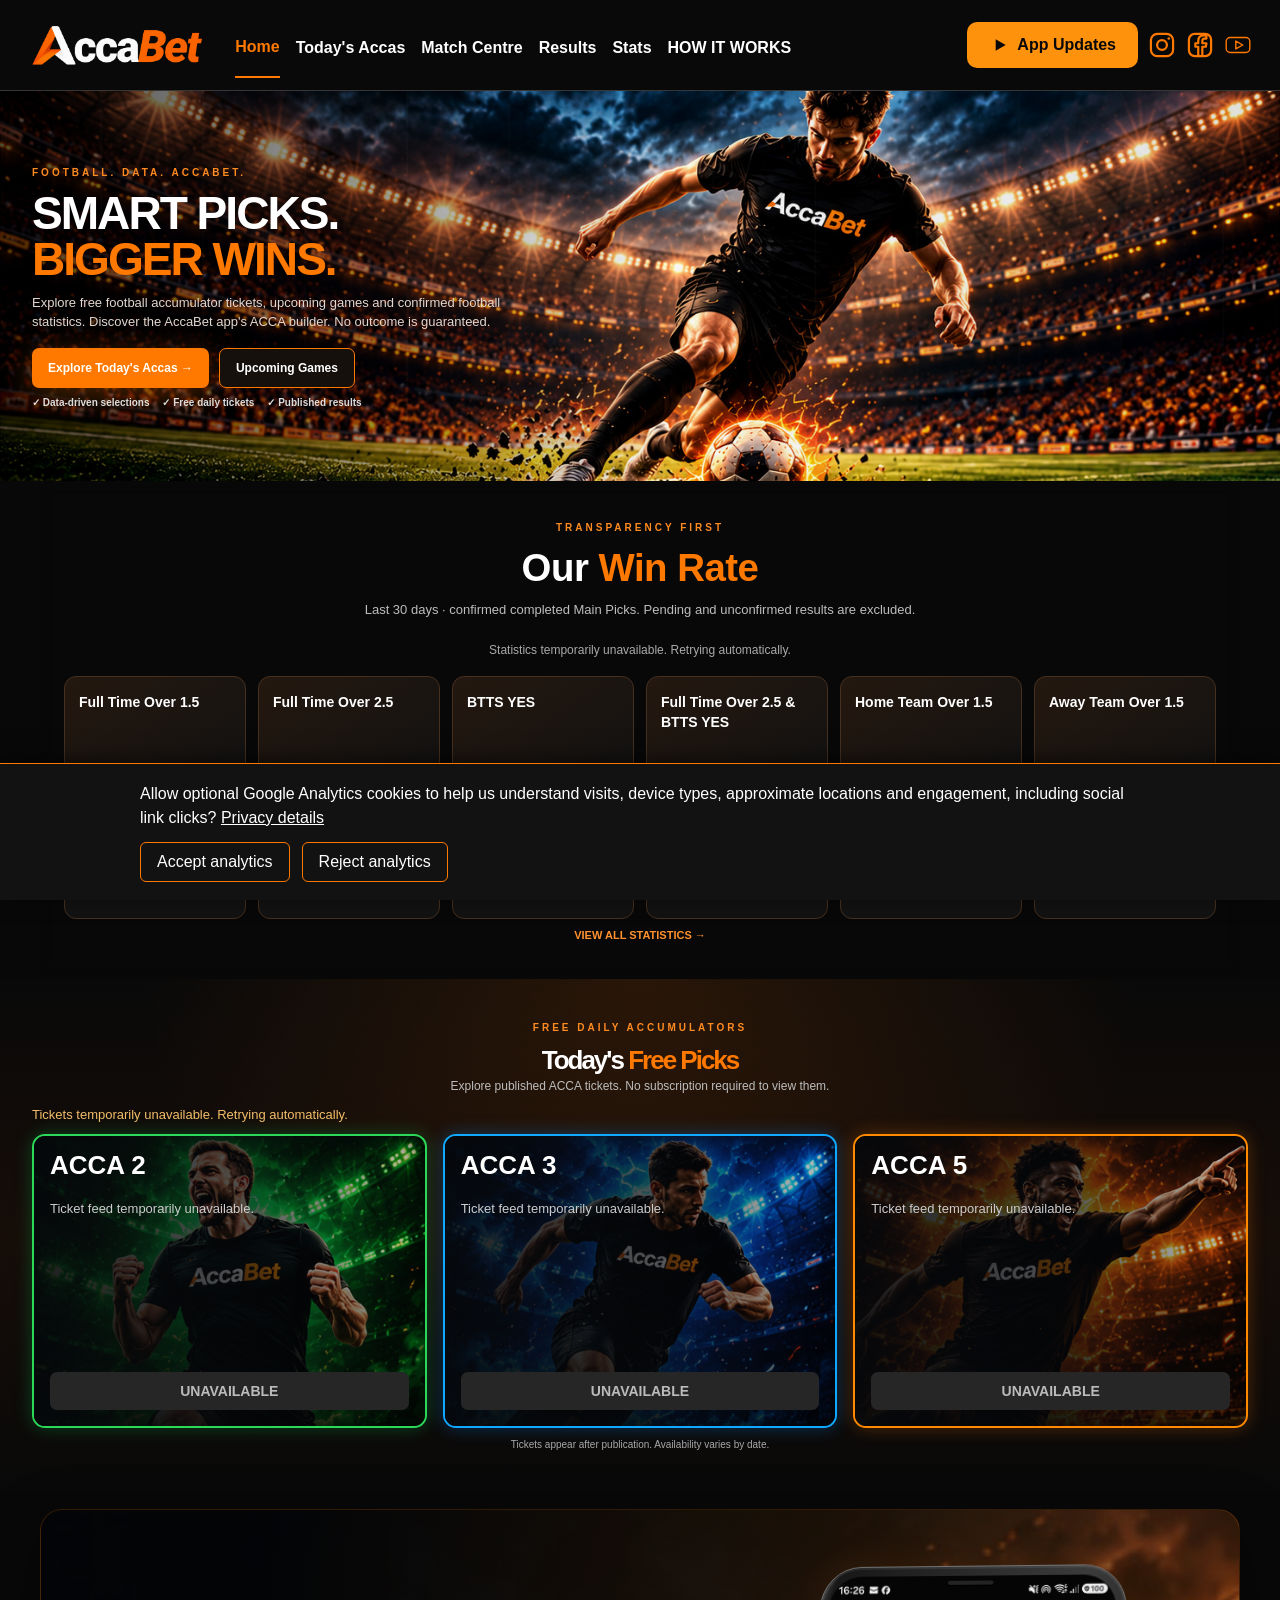
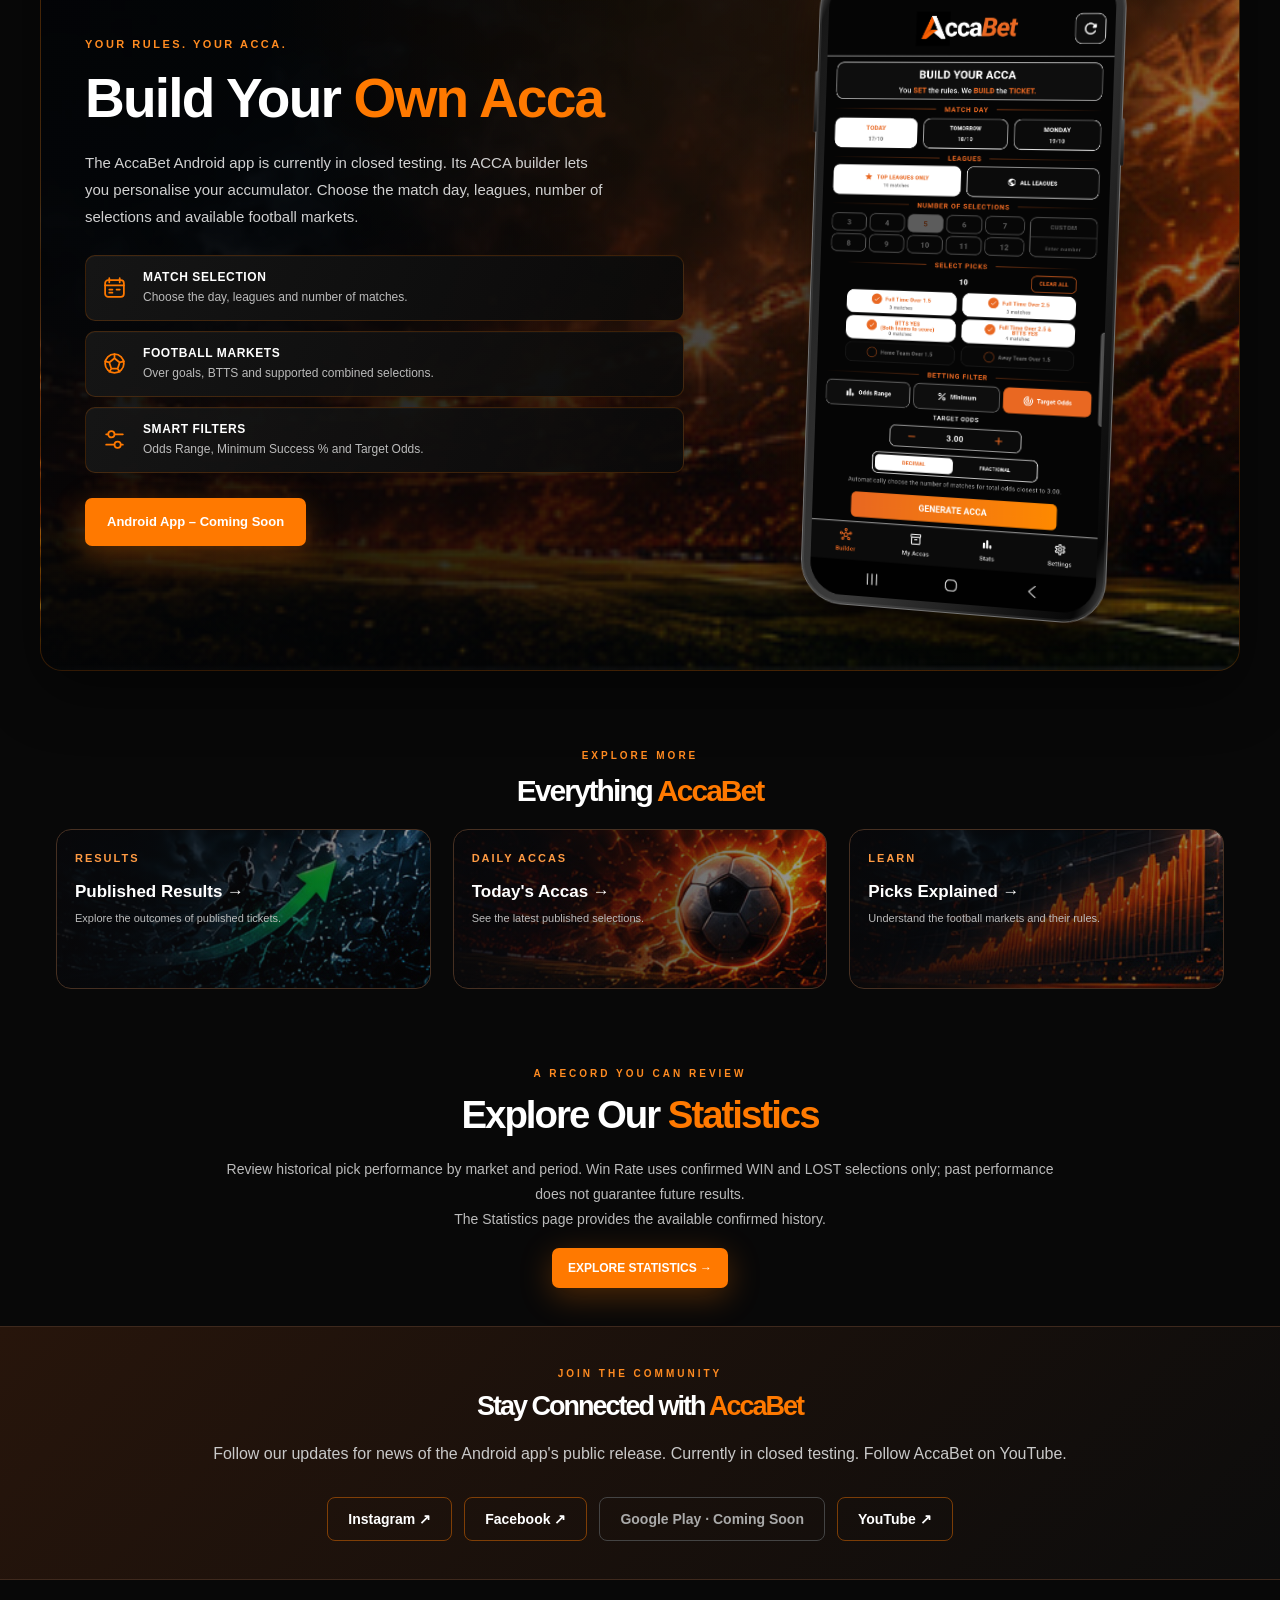
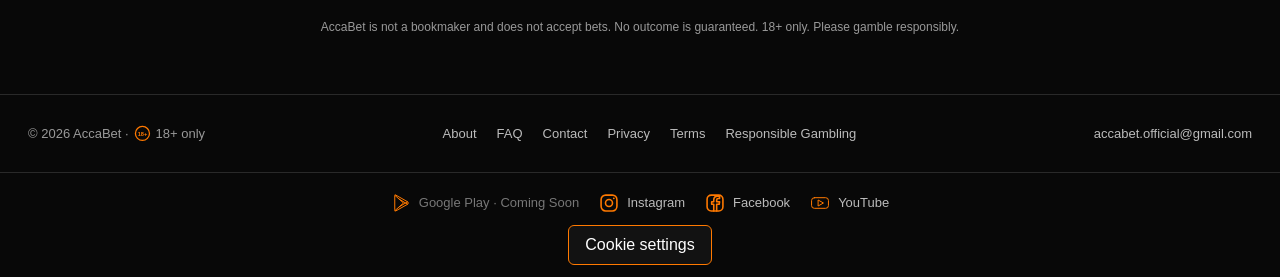
==== commit 7293878c: "Add collapsible picks guide and simplify main navigation" ====
--- a/index.html
+++ b/index.html
@@ -1,2 +1,2 @@
 <!DOCTYPE html><html lang="en-GB"><head><meta charset="utf-8"><meta name="viewport" content="width=device-width,initial-scale=1"><meta name="description" content="Explore free daily ACCA tickets, football statistics and the AccaBet accumulator builder."><title>AccaBet | Smart Football Accumulators</title><link rel="canonical" href="https://www.accabet.co.uk/"><link rel="stylesheet" href="/_astro/BaseLayout.C172cdXd.css"><style>.ab-result.ab-result{color:#f4be69;background:#2b2419;border:1px solid #756044;border-radius:6px;padding:4px 8px;font-size:12px;font-weight:800;line-height:1.4;display:inline-block}.ab-result.ab-result--win{color:#70ef9b;background:#112b1b;border-color:#337f49}.ab-result.ab-result--lost{color:#ff9090;background:#311818;border-color:#884040}.ab-result.ab-result--void{color:#ddd;background:#292929;border-color:#666}.ab-selection-result{flex-wrap:wrap;align-items:center;gap:6px;margin-top:5px;display:flex}.ab-selection-result .ab-final-score{color:#eee;font-size:13px}.ab-feed-warning{color:#f4be69;margin:8px 0;font-size:13px}
-</style><link rel="stylesheet" href="/_astro/index.DZAN1sz1.css"></head><body><header class="site-header ab-new-header" data-astro-cid-nen7h5rs><div class="header-inner ab-header-inner" data-astro-cid-nen7h5rs><a class="site-logo ab-wordmark ab-original-logo" href="/" aria-label="AccaBet Home" data-astro-cid-nen7h5rs><img src="/images/accabet-logo.png" alt="AccaBet" width="2048" height="684" data-astro-cid-nen7h5rs></a><nav class="desktop-nav ab-main-nav" aria-label="Main navigation" data-astro-cid-nen7h5rs><a href="/" class="nav-link active" aria-current="page" data-astro-cid-nen7h5rs>Home</a><a href="/todays-accas/" class="nav-link" data-astro-cid-nen7h5rs>Today&#39;s Accas</a><a href="/upcoming-games/" class="nav-link" data-astro-cid-nen7h5rs>Match Centre</a><a href="/daily-accas/" class="nav-link" data-astro-cid-nen7h5rs>Results</a><a href="/statistics/" class="nav-link" data-astro-cid-nen7h5rs>Stats</a><a href="/how-it-works/" class="nav-link" data-astro-cid-nen7h5rs>About</a><a href="/how-it-works" class="nav-link" data-astro-cid-nen7h5rs>HOW IT WORKS</a></nav><div class="ab-header-actions" data-astro-cid-nen7h5rs><a class="ab-download" href="/#social-platforms" aria-label="App updates and availability" data-astro-cid-nen7h5rs><svg viewBox="0 0 24 24" aria-hidden="true" data-astro-cid-nen7h5rs><path d="m8 5 12 7-12 7z" fill="currentColor" data-astro-cid-nen7h5rs></path></svg>App Updates</a><a href="https://www.instagram.com/accabet.official/" target="_blank" rel="noopener noreferrer" aria-label="Instagram" data-astro-cid-nen7h5rs><img src="/images/social/instagram.svg" alt="" data-astro-cid-nen7h5rs></a><a href="https://www.facebook.com/people/AccaBet/61596018952152/" target="_blank" rel="noopener noreferrer" aria-label="Facebook" data-astro-cid-nen7h5rs><img src="/images/social/facebook.svg" alt="" data-astro-cid-nen7h5rs></a><a href="https://www.youtube.com/@AccaBetOfficial" target="_blank" rel="noopener noreferrer" aria-label="YouTube" data-astro-cid-nen7h5rs><img src="/images/social/youtube.svg" alt="" data-astro-cid-nen7h5rs></a></div><details class="mobile-menu" data-astro-cid-nen7h5rs><summary aria-label="Open navigation menu" data-astro-cid-nen7h5rs><span data-astro-cid-nen7h5rs></span><span data-astro-cid-nen7h5rs></span><span data-astro-cid-nen7h5rs></span></summary><nav aria-label="Mobile navigation" data-astro-cid-nen7h5rs><a href="/" class="nav-link active" data-astro-cid-nen7h5rs>Home</a><a href="/todays-accas/" class="nav-link" data-astro-cid-nen7h5rs>Today&#39;s Accas</a><a href="/upcoming-games/" class="nav-link" data-astro-cid-nen7h5rs>Match Centre</a><a href="/daily-accas/" class="nav-link" data-astro-cid-nen7h5rs>Results</a><a href="/statistics/" class="nav-link" data-astro-cid-nen7h5rs>Stats</a><a href="/how-it-works/" class="nav-link" data-astro-cid-nen7h5rs>About</a><a href="/#social-platforms" data-astro-cid-nen7h5rs>App Updates · Coming Soon</a><a href="/how-it-works" class="nav-link" data-astro-cid-nen7h5rs>HOW IT WORKS</a></nav></details></div></header><main id="accabet-home" class="home-premium home-upgraded" data-astro-cid-lcdefpme><div id="home-slide-1" class="home-slide home-slide-first" data-astro-cid-lcdefpme><section class="home-hero" data-astro-cid-lcdefpme><div class="home-hero-content" data-astro-cid-lcdefpme><p class="home-eyebrow" data-astro-cid-lcdefpme>FOOTBALL. DATA. ACCABET.</p><h1 data-astro-cid-lcdefpme>SMART PICKS.<br data-astro-cid-lcdefpme><span data-astro-cid-lcdefpme>BIGGER WINS.</span></h1><p class="home-hero-description" data-astro-cid-lcdefpme>Explore free football accumulator tickets, upcoming games and confirmed football statistics. Discover the AccaBet app's ACCA builder. No outcome is guaranteed.</p><div class="home-actions" data-astro-cid-lcdefpme><a class="home-button home-button-primary" href="/todays-accas/" data-astro-cid-lcdefpme>Explore Today's Accas →</a><a class="home-button home-button-outline" href="/upcoming-games/" data-astro-cid-lcdefpme>Upcoming Games</a></div><div class="home-benefits" data-astro-cid-lcdefpme><span data-astro-cid-lcdefpme>✓ Data-driven selections</span><span data-astro-cid-lcdefpme>✓ Free daily tickets</span><span data-astro-cid-lcdefpme>✓ Published results</span></div></div><div class="home-hero-art" aria-hidden="true" data-astro-cid-lcdefpme><div class="home-stadium-lights" data-astro-cid-lcdefpme></div><div class="home-pitch" data-astro-cid-lcdefpme></div><div class="home-ball" data-astro-cid-lcdefpme>⚽</div><div class="home-art-label" data-astro-cid-lcdefpme>ACCA<span data-astro-cid-lcdefpme>BET</span></div></div></section><section class="home-section home-win-rate" data-astro-cid-lcdefpme><div class="home-section-heading" data-astro-cid-lcdefpme><p class="home-eyebrow" data-astro-cid-lcdefpme>TRANSPARENCY FIRST</p><h2 data-astro-cid-lcdefpme>Our <span data-astro-cid-lcdefpme>Win Rate</span></h2><p data-astro-cid-lcdefpme>Last 30 days · confirmed completed Main Picks. Pending and unconfirmed results are excluded.</p></div><p id="home-statistics-status" class="home-feed-status" role="status" data-astro-cid-lcdefpme>Loading confirmed statistics…</p><div class="home-pick-statistics" aria-busy="true" data-astro-cid-lcdefpme><article class="home-pick-stat" data-home-pick="FT_OVER_1_5" data-astro-cid-lcdefpme><h3 data-astro-cid-lcdefpme>Full Time Over 1.5</h3><strong data-stat="rate" data-astro-cid-lcdefpme>—</strong><span class="home-stat-caption" data-astro-cid-lcdefpme>WIN RATE</span><dl data-astro-cid-lcdefpme><div data-astro-cid-lcdefpme><dt data-astro-cid-lcdefpme>WIN</dt><dd data-stat="wins" data-astro-cid-lcdefpme>—</dd></div><div data-astro-cid-lcdefpme><dt data-astro-cid-lcdefpme>LOST</dt><dd data-stat="losses" data-astro-cid-lcdefpme>—</dd></div><div data-astro-cid-lcdefpme><dt data-astro-cid-lcdefpme>Settled matches</dt><dd data-stat="settled" data-astro-cid-lcdefpme>—</dd></div></dl><p data-stat="empty" data-astro-cid-lcdefpme></p></article><article class="home-pick-stat" data-home-pick="FT_OVER_2_5" data-astro-cid-lcdefpme><h3 data-astro-cid-lcdefpme>Full Time Over 2.5</h3><strong data-stat="rate" data-astro-cid-lcdefpme>—</strong><span class="home-stat-caption" data-astro-cid-lcdefpme>WIN RATE</span><dl data-astro-cid-lcdefpme><div data-astro-cid-lcdefpme><dt data-astro-cid-lcdefpme>WIN</dt><dd data-stat="wins" data-astro-cid-lcdefpme>—</dd></div><div data-astro-cid-lcdefpme><dt data-astro-cid-lcdefpme>LOST</dt><dd data-stat="losses" data-astro-cid-lcdefpme>—</dd></div><div data-astro-cid-lcdefpme><dt data-astro-cid-lcdefpme>Settled matches</dt><dd data-stat="settled" data-astro-cid-lcdefpme>—</dd></div></dl><p data-stat="empty" data-astro-cid-lcdefpme></p></article><article class="home-pick-stat" data-home-pick="BTTS_YES" data-astro-cid-lcdefpme><h3 data-astro-cid-lcdefpme>BTTS YES</h3><strong data-stat="rate" data-astro-cid-lcdefpme>—</strong><span class="home-stat-caption" data-astro-cid-lcdefpme>WIN RATE</span><dl data-astro-cid-lcdefpme><div data-astro-cid-lcdefpme><dt data-astro-cid-lcdefpme>WIN</dt><dd data-stat="wins" data-astro-cid-lcdefpme>—</dd></div><div data-astro-cid-lcdefpme><dt data-astro-cid-lcdefpme>LOST</dt><dd data-stat="losses" data-astro-cid-lcdefpme>—</dd></div><div data-astro-cid-lcdefpme><dt data-astro-cid-lcdefpme>Settled matches</dt><dd data-stat="settled" data-astro-cid-lcdefpme>—</dd></div></dl><p data-stat="empty" data-astro-cid-lcdefpme></p></article><article class="home-pick-stat" data-home-pick="FT_OVER_2_5_BTTS_YES" data-astro-cid-lcdefpme><h3 data-astro-cid-lcdefpme>Full Time Over 2.5 &amp; BTTS YES</h3><strong data-stat="rate" data-astro-cid-lcdefpme>—</strong><span class="home-stat-caption" data-astro-cid-lcdefpme>WIN RATE</span><dl data-astro-cid-lcdefpme><div data-astro-cid-lcdefpme><dt data-astro-cid-lcdefpme>WIN</dt><dd data-stat="wins" data-astro-cid-lcdefpme>—</dd></div><div data-astro-cid-lcdefpme><dt data-astro-cid-lcdefpme>LOST</dt><dd data-stat="losses" data-astro-cid-lcdefpme>—</dd></div><div data-astro-cid-lcdefpme><dt data-astro-cid-lcdefpme>Settled matches</dt><dd data-stat="settled" data-astro-cid-lcdefpme>—</dd></div></dl><p data-stat="empty" data-astro-cid-lcdefpme></p></article><article class="home-pick-stat" data-home-pick="HOME_TEAM_OVER_1_5" data-astro-cid-lcdefpme><h3 data-astro-cid-lcdefpme>Home Team Over 1.5</h3><strong data-stat="rate" data-astro-cid-lcdefpme>—</strong><span class="home-stat-caption" data-astro-cid-lcdefpme>WIN RATE</span><dl data-astro-cid-lcdefpme><div data-astro-cid-lcdefpme><dt data-astro-cid-lcdefpme>WIN</dt><dd data-stat="wins" data-astro-cid-lcdefpme>—</dd></div><div data-astro-cid-lcdefpme><dt data-astro-cid-lcdefpme>LOST</dt><dd data-stat="losses" data-astro-cid-lcdefpme>—</dd></div><div data-astro-cid-lcdefpme><dt data-astro-cid-lcdefpme>Settled matches</dt><dd data-stat="settled" data-astro-cid-lcdefpme>—</dd></div></dl><p data-stat="empty" data-astro-cid-lcdefpme></p></article><article class="home-pick-stat" data-home-pick="AWAY_TEAM_OVER_1_5" data-astro-cid-lcdefpme><h3 data-astro-cid-lcdefpme>Away Team Over 1.5</h3><strong data-stat="rate" data-astro-cid-lcdefpme>—</strong><span class="home-stat-caption" data-astro-cid-lcdefpme>WIN RATE</span><dl data-astro-cid-lcdefpme><div data-astro-cid-lcdefpme><dt data-astro-cid-lcdefpme>WIN</dt><dd data-stat="wins" data-astro-cid-lcdefpme>—</dd></div><div data-astro-cid-lcdefpme><dt data-astro-cid-lcdefpme>LOST</dt><dd data-stat="losses" data-astro-cid-lcdefpme>—</dd></div><div data-astro-cid-lcdefpme><dt data-astro-cid-lcdefpme>Settled matches</dt><dd data-stat="settled" data-astro-cid-lcdefpme>—</dd></div></dl><p data-stat="empty" data-astro-cid-lcdefpme></p></article></div><a class="home-text-link" href="/statistics/" data-astro-cid-lcdefpme>VIEW ALL STATISTICS →</a></section><section class="home-section home-free-picks" data-astro-cid-lcdefpme><div class="home-section-heading" data-astro-cid-lcdefpme><p class="home-eyebrow" data-astro-cid-lcdefpme>FREE DAILY ACCUMULATORS</p><h2 data-astro-cid-lcdefpme>Today's <span data-astro-cid-lcdefpme>Free Picks</span></h2><p data-astro-cid-lcdefpme>Explore published ACCA tickets. No subscription required to view them.</p></div><p id="ab-feed-warning" class="ab-feed-warning" role="status" data-astro-cid-lcdefpme></p><div id="ab-public-tickets" class="home-picks-grid" aria-live="polite" data-astro-cid-lcdefpme><p class="home-note" data-astro-cid-lcdefpme>Loading published tickets...</p></div><p class="home-note" data-astro-cid-lcdefpme>Tickets appear after publication. Availability varies by date.</p></section></div><div id="home-slide-2" class="home-slide home-slide-second" data-astro-cid-lcdefpme><section id="build-your-acca" class="home-section home-builder" data-astro-cid-lcdefpme><div class="home-builder-copy" data-astro-cid-lcdefpme><p class="home-eyebrow" data-astro-cid-lcdefpme>YOUR RULES. YOUR ACCA.</p><h2 data-astro-cid-lcdefpme>Build Your <span data-astro-cid-lcdefpme>Own Acca</span></h2><p data-astro-cid-lcdefpme>The AccaBet Android app is currently in closed testing. Its ACCA builder lets you personalise your accumulator. Choose the match day, leagues, number of selections and available football markets.</p><div class="home-feature-list" data-astro-cid-lcdefpme><div data-astro-cid-lcdefpme><svg viewBox="0 0 24 24" aria-hidden="true" fill="none" stroke="currentColor" stroke-width="1.7" stroke-linecap="round" stroke-linejoin="round" data-astro-cid-lcdefpme><rect x="3" y="5" width="18" height="16" rx="3" data-astro-cid-lcdefpme></rect><path d="M7 3v4M17 3v4M3 10h18M7 14h3M14 14h3M7 17h3" data-astro-cid-lcdefpme></path></svg><div data-astro-cid-lcdefpme><strong data-astro-cid-lcdefpme>MATCH SELECTION</strong><span data-astro-cid-lcdefpme>Choose the day, leagues and number of matches.</span></div></div><div data-astro-cid-lcdefpme><svg viewBox="0 0 24 24" aria-hidden="true" fill="none" stroke="currentColor" stroke-width="1.7" stroke-linecap="round" stroke-linejoin="round" data-astro-cid-lcdefpme><circle cx="12" cy="12" r="9" data-astro-cid-lcdefpme></circle><path d="m12 7 5 4-2 6H9l-2-6 5-4ZM12 7V3M7 11l-4-1M9 17l-2 3M15 17l2 3M17 11l4-1" data-astro-cid-lcdefpme></path></svg><div data-astro-cid-lcdefpme><strong data-astro-cid-lcdefpme>FOOTBALL MARKETS</strong><span data-astro-cid-lcdefpme>Over goals, BTTS and supported combined selections.</span></div></div><div data-astro-cid-lcdefpme><svg viewBox="0 0 24 24" aria-hidden="true" fill="none" stroke="currentColor" stroke-width="1.7" stroke-linecap="round" data-astro-cid-lcdefpme><path d="M4 7h16M4 17h16" data-astro-cid-lcdefpme></path><circle cx="9" cy="7" r="3" fill="#141414" data-astro-cid-lcdefpme></circle><circle cx="15" cy="17" r="3" fill="#141414" data-astro-cid-lcdefpme></circle></svg><div data-astro-cid-lcdefpme><strong data-astro-cid-lcdefpme>SMART FILTERS</strong><span data-astro-cid-lcdefpme>Odds Range, Minimum Success % and Target Odds.</span></div></div></div><a class="home-button home-button-primary" href="#social-platforms" data-astro-cid-lcdefpme>Android App – Coming Soon</a></div><figure class="home-phone-wrap" data-astro-cid-lcdefpme><div class="home-phone" data-astro-cid-lcdefpme><div class="home-phone-camera" aria-hidden="true" data-astro-cid-lcdefpme></div><div class="home-phone-screen" data-astro-cid-lcdefpme><img class="home-real-builder-screen" src="/images/home-v2/accabet-builder-real.png" width="1080" height="2340" alt="Actual AccaBet Android Builder screen showing match day, leagues, selections, football markets and betting filters" loading="lazy" decoding="async" data-astro-cid-lcdefpme></div></div></figure></section><section class="home-section home-explore" data-astro-cid-lcdefpme><div class="home-section-heading" data-astro-cid-lcdefpme><p class="home-eyebrow" data-astro-cid-lcdefpme>EXPLORE MORE</p><h2 data-astro-cid-lcdefpme>Everything <span data-astro-cid-lcdefpme>AccaBet</span></h2></div><div class="home-explore-grid" data-astro-cid-lcdefpme><a href="/daily-accas/" data-astro-cid-lcdefpme><span data-astro-cid-lcdefpme>RESULTS</span><h3 data-astro-cid-lcdefpme>Published Results →</h3><p data-astro-cid-lcdefpme>Explore the outcomes of published tickets.</p></a><a href="/todays-accas/" data-astro-cid-lcdefpme><span data-astro-cid-lcdefpme>DAILY ACCAS</span><h3 data-astro-cid-lcdefpme>Today's Accas →</h3><p data-astro-cid-lcdefpme>See the latest published selections.</p></a><a href="/picks-explained/" data-astro-cid-lcdefpme><span data-astro-cid-lcdefpme>LEARN</span><h3 data-astro-cid-lcdefpme>Picks Explained →</h3><p data-astro-cid-lcdefpme>Understand the football markets and their rules.</p></a></div></section><section class="home-section home-statistics-intro" data-astro-cid-lcdefpme><p class="home-eyebrow" data-astro-cid-lcdefpme>A RECORD YOU CAN REVIEW</p><h2 data-astro-cid-lcdefpme>Explore Our <span data-astro-cid-lcdefpme>Statistics</span></h2><p data-astro-cid-lcdefpme>Review historical pick performance by market and period. Win Rate uses confirmed WIN and LOST selections only; past performance does not guarantee future results.</p><p id="home-statistics-summary" class="home-feed-status" data-astro-cid-lcdefpme>The Statistics page provides the available confirmed history.</p><a class="home-button home-button-primary" href="/statistics/" data-astro-cid-lcdefpme>EXPLORE STATISTICS →</a></section><section id="social-platforms" class="home-section home-social" data-astro-cid-lcdefpme><p class="home-eyebrow" data-astro-cid-lcdefpme>JOIN THE COMMUNITY</p><h2 data-astro-cid-lcdefpme>Stay Connected with <span data-astro-cid-lcdefpme>AccaBet</span></h2><p data-astro-cid-lcdefpme>Follow our updates for news of the Android app's public release. Currently in closed testing. Follow AccaBet on YouTube.</p><div class="home-social-links" data-astro-cid-lcdefpme><a href="https://www.instagram.com/accabet.official/" target="_blank" rel="noopener noreferrer" data-astro-cid-lcdefpme>Instagram ↗</a><a href="https://www.facebook.com/people/AccaBet/61596018952152/" target="_blank" rel="noopener noreferrer" data-astro-cid-lcdefpme>Facebook ↗</a><span data-astro-cid-lcdefpme>Google Play · Coming Soon</span><a href="https://www.youtube.com/@AccaBetOfficial" target="_blank" rel="noopener noreferrer" data-astro-cid-lcdefpme>YouTube ↗</a></div></section></div><p class="home-disclaimer" data-astro-cid-lcdefpme>AccaBet is not a bookmaker and does not accept bets. No outcome is guaranteed. 18+ only. Please gamble responsibly.</p></main><script type="module" src="/_astro/index.astro_astro_type_script_index_0_lang.DZQCBT7Y.js"></script><footer class="site-footer"><div class="footer-inner"><span class="footer-age">© 2026 AccaBet · <svg class="ab-icon" aria-hidden="true" viewBox="0 0 24 24" fill="none" stroke="currentColor" stroke-width="1.8"><circle cx="12" cy="12" r="10"></circle><text x="12" y="15.5" text-anchor="middle" font-size="8" font-weight="800" stroke="none" fill="currentColor">18+</text></svg> 18+ only</span><nav aria-label="Footer navigation"><a href="/faq/">FAQ</a><a href="/contact/">Contact</a><a href="/privacy/">Privacy</a><a href="/terms/">Terms</a><a href="/responsible-gambling/">Responsible Gambling</a></nav><a href="mailto:accabet.official@gmail.com">accabet.official@gmail.com</a></div><nav class="footer-social" aria-label="Social platforms"><span><img class="footer-social-logo" src="/images/social/google-play.svg" alt="" aria-hidden="true"> Google Play · Coming Soon</span><a href="https://www.instagram.com/accabet.official/" target="_blank" rel="noopener noreferrer"><img class="footer-social-logo" src="/images/social/instagram.svg" alt="" aria-hidden="true"> Instagram</a><a href="https://www.facebook.com/people/AccaBet/61596018952152/" target="_blank" rel="noopener noreferrer"><img class="footer-social-logo" src="/images/social/facebook.svg" alt="" aria-hidden="true"> Facebook</a><a href="https://www.youtube.com/@AccaBetOfficial" target="_blank" rel="noopener noreferrer"><img class="footer-social-logo" src="/images/social/youtube.svg" alt="" aria-hidden="true"> YouTube</a></nav></footer><aside id="analytics-consent" aria-label="Analytics cookie preferences" hidden data-astro-cid-5krk3x6l><p data-astro-cid-5krk3x6l>Allow optional Google Analytics cookies to help us understand visits, device types, approximate locations and engagement, including social link clicks? <a href="/privacy/#website-analytics" data-astro-cid-5krk3x6l>Privacy details</a></p><div data-astro-cid-5krk3x6l><button type="button" data-analytics-choice="accepted" data-astro-cid-5krk3x6l>Accept analytics</button><button type="button" data-analytics-choice="rejected" data-astro-cid-5krk3x6l>Reject analytics</button></div></aside><button id="analytics-settings" type="button" data-astro-cid-5krk3x6l>Cookie settings</button><script defer src="/analytics.js" data-measurement-id="G-DXY0L56227"></script></body></html>+</style><link rel="stylesheet" href="/_astro/index.DZAN1sz1.css"></head><body><header class="site-header ab-new-header" data-astro-cid-nen7h5rs><div class="header-inner ab-header-inner" data-astro-cid-nen7h5rs><a class="site-logo ab-wordmark ab-original-logo" href="/" aria-label="AccaBet Home" data-astro-cid-nen7h5rs><img src="/images/accabet-logo.png" alt="AccaBet" width="2048" height="684" data-astro-cid-nen7h5rs></a><nav class="desktop-nav ab-main-nav" aria-label="Main navigation" data-astro-cid-nen7h5rs><a href="/" class="nav-link active" aria-current="page" data-astro-cid-nen7h5rs>Home</a><a href="/todays-accas/" class="nav-link" data-astro-cid-nen7h5rs>Today&#39;s Accas</a><a href="/upcoming-games/" class="nav-link" data-astro-cid-nen7h5rs>Match Centre</a><a href="/daily-accas/" class="nav-link" data-astro-cid-nen7h5rs>Results</a><a href="/statistics/" class="nav-link" data-astro-cid-nen7h5rs>Stats</a><a href="/how-it-works" class="nav-link" data-astro-cid-nen7h5rs>HOW IT WORKS</a></nav><div class="ab-header-actions" data-astro-cid-nen7h5rs><a class="ab-download" href="/#social-platforms" aria-label="App updates and availability" data-astro-cid-nen7h5rs><svg viewBox="0 0 24 24" aria-hidden="true" data-astro-cid-nen7h5rs><path d="m8 5 12 7-12 7z" fill="currentColor" data-astro-cid-nen7h5rs></path></svg>App Updates</a><a href="https://www.instagram.com/accabet.official/" target="_blank" rel="noopener noreferrer" aria-label="Instagram" data-astro-cid-nen7h5rs><img src="/images/social/instagram.svg" alt="" data-astro-cid-nen7h5rs></a><a href="https://www.facebook.com/people/AccaBet/61596018952152/" target="_blank" rel="noopener noreferrer" aria-label="Facebook" data-astro-cid-nen7h5rs><img src="/images/social/facebook.svg" alt="" data-astro-cid-nen7h5rs></a><a href="https://www.youtube.com/@AccaBetOfficial" target="_blank" rel="noopener noreferrer" aria-label="YouTube" data-astro-cid-nen7h5rs><img src="/images/social/youtube.svg" alt="" data-astro-cid-nen7h5rs></a></div><details class="mobile-menu" data-astro-cid-nen7h5rs><summary aria-label="Open navigation menu" data-astro-cid-nen7h5rs><span data-astro-cid-nen7h5rs></span><span data-astro-cid-nen7h5rs></span><span data-astro-cid-nen7h5rs></span></summary><nav aria-label="Mobile navigation" data-astro-cid-nen7h5rs><a href="/" class="nav-link active" data-astro-cid-nen7h5rs>Home</a><a href="/todays-accas/" class="nav-link" data-astro-cid-nen7h5rs>Today&#39;s Accas</a><a href="/upcoming-games/" class="nav-link" data-astro-cid-nen7h5rs>Match Centre</a><a href="/daily-accas/" class="nav-link" data-astro-cid-nen7h5rs>Results</a><a href="/statistics/" class="nav-link" data-astro-cid-nen7h5rs>Stats</a><a href="/#social-platforms" data-astro-cid-nen7h5rs>App Updates · Coming Soon</a><a href="/how-it-works" class="nav-link" data-astro-cid-nen7h5rs>HOW IT WORKS</a></nav></details></div></header><main id="accabet-home" class="home-premium home-upgraded" data-astro-cid-lcdefpme><div id="home-slide-1" class="home-slide home-slide-first" data-astro-cid-lcdefpme><section class="home-hero" data-astro-cid-lcdefpme><div class="home-hero-content" data-astro-cid-lcdefpme><p class="home-eyebrow" data-astro-cid-lcdefpme>FOOTBALL. DATA. ACCABET.</p><h1 data-astro-cid-lcdefpme>SMART PICKS.<br data-astro-cid-lcdefpme><span data-astro-cid-lcdefpme>BIGGER WINS.</span></h1><p class="home-hero-description" data-astro-cid-lcdefpme>Explore free football accumulator tickets, upcoming games and confirmed football statistics. Discover the AccaBet app's ACCA builder. No outcome is guaranteed.</p><div class="home-actions" data-astro-cid-lcdefpme><a class="home-button home-button-primary" href="/todays-accas/" data-astro-cid-lcdefpme>Explore Today's Accas →</a><a class="home-button home-button-outline" href="/upcoming-games/" data-astro-cid-lcdefpme>Upcoming Games</a></div><div class="home-benefits" data-astro-cid-lcdefpme><span data-astro-cid-lcdefpme>✓ Data-driven selections</span><span data-astro-cid-lcdefpme>✓ Free daily tickets</span><span data-astro-cid-lcdefpme>✓ Published results</span></div></div><div class="home-hero-art" aria-hidden="true" data-astro-cid-lcdefpme><div class="home-stadium-lights" data-astro-cid-lcdefpme></div><div class="home-pitch" data-astro-cid-lcdefpme></div><div class="home-ball" data-astro-cid-lcdefpme>⚽</div><div class="home-art-label" data-astro-cid-lcdefpme>ACCA<span data-astro-cid-lcdefpme>BET</span></div></div></section><section class="home-section home-win-rate" data-astro-cid-lcdefpme><div class="home-section-heading" data-astro-cid-lcdefpme><p class="home-eyebrow" data-astro-cid-lcdefpme>TRANSPARENCY FIRST</p><h2 data-astro-cid-lcdefpme>Our <span data-astro-cid-lcdefpme>Win Rate</span></h2><p data-astro-cid-lcdefpme>Last 30 days · confirmed completed Main Picks. Pending and unconfirmed results are excluded.</p></div><p id="home-statistics-status" class="home-feed-status" role="status" data-astro-cid-lcdefpme>Loading confirmed statistics…</p><div class="home-pick-statistics" aria-busy="true" data-astro-cid-lcdefpme><article class="home-pick-stat" data-home-pick="FT_OVER_1_5" data-astro-cid-lcdefpme><h3 data-astro-cid-lcdefpme>Full Time Over 1.5</h3><strong data-stat="rate" data-astro-cid-lcdefpme>—</strong><span class="home-stat-caption" data-astro-cid-lcdefpme>WIN RATE</span><dl data-astro-cid-lcdefpme><div data-astro-cid-lcdefpme><dt data-astro-cid-lcdefpme>WIN</dt><dd data-stat="wins" data-astro-cid-lcdefpme>—</dd></div><div data-astro-cid-lcdefpme><dt data-astro-cid-lcdefpme>LOST</dt><dd data-stat="losses" data-astro-cid-lcdefpme>—</dd></div><div data-astro-cid-lcdefpme><dt data-astro-cid-lcdefpme>Settled matches</dt><dd data-stat="settled" data-astro-cid-lcdefpme>—</dd></div></dl><p data-stat="empty" data-astro-cid-lcdefpme></p></article><article class="home-pick-stat" data-home-pick="FT_OVER_2_5" data-astro-cid-lcdefpme><h3 data-astro-cid-lcdefpme>Full Time Over 2.5</h3><strong data-stat="rate" data-astro-cid-lcdefpme>—</strong><span class="home-stat-caption" data-astro-cid-lcdefpme>WIN RATE</span><dl data-astro-cid-lcdefpme><div data-astro-cid-lcdefpme><dt data-astro-cid-lcdefpme>WIN</dt><dd data-stat="wins" data-astro-cid-lcdefpme>—</dd></div><div data-astro-cid-lcdefpme><dt data-astro-cid-lcdefpme>LOST</dt><dd data-stat="losses" data-astro-cid-lcdefpme>—</dd></div><div data-astro-cid-lcdefpme><dt data-astro-cid-lcdefpme>Settled matches</dt><dd data-stat="settled" data-astro-cid-lcdefpme>—</dd></div></dl><p data-stat="empty" data-astro-cid-lcdefpme></p></article><article class="home-pick-stat" data-home-pick="BTTS_YES" data-astro-cid-lcdefpme><h3 data-astro-cid-lcdefpme>BTTS YES</h3><strong data-stat="rate" data-astro-cid-lcdefpme>—</strong><span class="home-stat-caption" data-astro-cid-lcdefpme>WIN RATE</span><dl data-astro-cid-lcdefpme><div data-astro-cid-lcdefpme><dt data-astro-cid-lcdefpme>WIN</dt><dd data-stat="wins" data-astro-cid-lcdefpme>—</dd></div><div data-astro-cid-lcdefpme><dt data-astro-cid-lcdefpme>LOST</dt><dd data-stat="losses" data-astro-cid-lcdefpme>—</dd></div><div data-astro-cid-lcdefpme><dt data-astro-cid-lcdefpme>Settled matches</dt><dd data-stat="settled" data-astro-cid-lcdefpme>—</dd></div></dl><p data-stat="empty" data-astro-cid-lcdefpme></p></article><article class="home-pick-stat" data-home-pick="FT_OVER_2_5_BTTS_YES" data-astro-cid-lcdefpme><h3 data-astro-cid-lcdefpme>Full Time Over 2.5 &amp; BTTS YES</h3><strong data-stat="rate" data-astro-cid-lcdefpme>—</strong><span class="home-stat-caption" data-astro-cid-lcdefpme>WIN RATE</span><dl data-astro-cid-lcdefpme><div data-astro-cid-lcdefpme><dt data-astro-cid-lcdefpme>WIN</dt><dd data-stat="wins" data-astro-cid-lcdefpme>—</dd></div><div data-astro-cid-lcdefpme><dt data-astro-cid-lcdefpme>LOST</dt><dd data-stat="losses" data-astro-cid-lcdefpme>—</dd></div><div data-astro-cid-lcdefpme><dt data-astro-cid-lcdefpme>Settled matches</dt><dd data-stat="settled" data-astro-cid-lcdefpme>—</dd></div></dl><p data-stat="empty" data-astro-cid-lcdefpme></p></article><article class="home-pick-stat" data-home-pick="HOME_TEAM_OVER_1_5" data-astro-cid-lcdefpme><h3 data-astro-cid-lcdefpme>Home Team Over 1.5</h3><strong data-stat="rate" data-astro-cid-lcdefpme>—</strong><span class="home-stat-caption" data-astro-cid-lcdefpme>WIN RATE</span><dl data-astro-cid-lcdefpme><div data-astro-cid-lcdefpme><dt data-astro-cid-lcdefpme>WIN</dt><dd data-stat="wins" data-astro-cid-lcdefpme>—</dd></div><div data-astro-cid-lcdefpme><dt data-astro-cid-lcdefpme>LOST</dt><dd data-stat="losses" data-astro-cid-lcdefpme>—</dd></div><div data-astro-cid-lcdefpme><dt data-astro-cid-lcdefpme>Settled matches</dt><dd data-stat="settled" data-astro-cid-lcdefpme>—</dd></div></dl><p data-stat="empty" data-astro-cid-lcdefpme></p></article><article class="home-pick-stat" data-home-pick="AWAY_TEAM_OVER_1_5" data-astro-cid-lcdefpme><h3 data-astro-cid-lcdefpme>Away Team Over 1.5</h3><strong data-stat="rate" data-astro-cid-lcdefpme>—</strong><span class="home-stat-caption" data-astro-cid-lcdefpme>WIN RATE</span><dl data-astro-cid-lcdefpme><div data-astro-cid-lcdefpme><dt data-astro-cid-lcdefpme>WIN</dt><dd data-stat="wins" data-astro-cid-lcdefpme>—</dd></div><div data-astro-cid-lcdefpme><dt data-astro-cid-lcdefpme>LOST</dt><dd data-stat="losses" data-astro-cid-lcdefpme>—</dd></div><div data-astro-cid-lcdefpme><dt data-astro-cid-lcdefpme>Settled matches</dt><dd data-stat="settled" data-astro-cid-lcdefpme>—</dd></div></dl><p data-stat="empty" data-astro-cid-lcdefpme></p></article></div><a class="home-text-link" href="/statistics/" data-astro-cid-lcdefpme>VIEW ALL STATISTICS →</a></section><section class="home-section home-free-picks" data-astro-cid-lcdefpme><div class="home-section-heading" data-astro-cid-lcdefpme><p class="home-eyebrow" data-astro-cid-lcdefpme>FREE DAILY ACCUMULATORS</p><h2 data-astro-cid-lcdefpme>Today's <span data-astro-cid-lcdefpme>Free Picks</span></h2><p data-astro-cid-lcdefpme>Explore published ACCA tickets. No subscription required to view them.</p></div><p id="ab-feed-warning" class="ab-feed-warning" role="status" data-astro-cid-lcdefpme></p><div id="ab-public-tickets" class="home-picks-grid" aria-live="polite" data-astro-cid-lcdefpme><p class="home-note" data-astro-cid-lcdefpme>Loading published tickets...</p></div><p class="home-note" data-astro-cid-lcdefpme>Tickets appear after publication. Availability varies by date.</p></section></div><div id="home-slide-2" class="home-slide home-slide-second" data-astro-cid-lcdefpme><section id="build-your-acca" class="home-section home-builder" data-astro-cid-lcdefpme><div class="home-builder-copy" data-astro-cid-lcdefpme><p class="home-eyebrow" data-astro-cid-lcdefpme>YOUR RULES. YOUR ACCA.</p><h2 data-astro-cid-lcdefpme>Build Your <span data-astro-cid-lcdefpme>Own Acca</span></h2><p data-astro-cid-lcdefpme>The AccaBet Android app is currently in closed testing. Its ACCA builder lets you personalise your accumulator. Choose the match day, leagues, number of selections and available football markets.</p><div class="home-feature-list" data-astro-cid-lcdefpme><div data-astro-cid-lcdefpme><svg viewBox="0 0 24 24" aria-hidden="true" fill="none" stroke="currentColor" stroke-width="1.7" stroke-linecap="round" stroke-linejoin="round" data-astro-cid-lcdefpme><rect x="3" y="5" width="18" height="16" rx="3" data-astro-cid-lcdefpme></rect><path d="M7 3v4M17 3v4M3 10h18M7 14h3M14 14h3M7 17h3" data-astro-cid-lcdefpme></path></svg><div data-astro-cid-lcdefpme><strong data-astro-cid-lcdefpme>MATCH SELECTION</strong><span data-astro-cid-lcdefpme>Choose the day, leagues and number of matches.</span></div></div><div data-astro-cid-lcdefpme><svg viewBox="0 0 24 24" aria-hidden="true" fill="none" stroke="currentColor" stroke-width="1.7" stroke-linecap="round" stroke-linejoin="round" data-astro-cid-lcdefpme><circle cx="12" cy="12" r="9" data-astro-cid-lcdefpme></circle><path d="m12 7 5 4-2 6H9l-2-6 5-4ZM12 7V3M7 11l-4-1M9 17l-2 3M15 17l2 3M17 11l4-1" data-astro-cid-lcdefpme></path></svg><div data-astro-cid-lcdefpme><strong data-astro-cid-lcdefpme>FOOTBALL MARKETS</strong><span data-astro-cid-lcdefpme>Over goals, BTTS and supported combined selections.</span></div></div><div data-astro-cid-lcdefpme><svg viewBox="0 0 24 24" aria-hidden="true" fill="none" stroke="currentColor" stroke-width="1.7" stroke-linecap="round" data-astro-cid-lcdefpme><path d="M4 7h16M4 17h16" data-astro-cid-lcdefpme></path><circle cx="9" cy="7" r="3" fill="#141414" data-astro-cid-lcdefpme></circle><circle cx="15" cy="17" r="3" fill="#141414" data-astro-cid-lcdefpme></circle></svg><div data-astro-cid-lcdefpme><strong data-astro-cid-lcdefpme>SMART FILTERS</strong><span data-astro-cid-lcdefpme>Odds Range, Minimum Success % and Target Odds.</span></div></div></div><a class="home-button home-button-primary" href="#social-platforms" data-astro-cid-lcdefpme>Android App – Coming Soon</a></div><figure class="home-phone-wrap" data-astro-cid-lcdefpme><div class="home-phone" data-astro-cid-lcdefpme><div class="home-phone-camera" aria-hidden="true" data-astro-cid-lcdefpme></div><div class="home-phone-screen" data-astro-cid-lcdefpme><img class="home-real-builder-screen" src="/images/home-v2/accabet-builder-real.png" width="1080" height="2340" alt="Actual AccaBet Android Builder screen showing match day, leagues, selections, football markets and betting filters" loading="lazy" decoding="async" data-astro-cid-lcdefpme></div></div></figure></section><section class="home-section home-explore" data-astro-cid-lcdefpme><div class="home-section-heading" data-astro-cid-lcdefpme><p class="home-eyebrow" data-astro-cid-lcdefpme>EXPLORE MORE</p><h2 data-astro-cid-lcdefpme>Everything <span data-astro-cid-lcdefpme>AccaBet</span></h2></div><div class="home-explore-grid" data-astro-cid-lcdefpme><a href="/daily-accas/" data-astro-cid-lcdefpme><span data-astro-cid-lcdefpme>RESULTS</span><h3 data-astro-cid-lcdefpme>Published Results →</h3><p data-astro-cid-lcdefpme>Explore the outcomes of published tickets.</p></a><a href="/todays-accas/" data-astro-cid-lcdefpme><span data-astro-cid-lcdefpme>DAILY ACCAS</span><h3 data-astro-cid-lcdefpme>Today's Accas →</h3><p data-astro-cid-lcdefpme>See the latest published selections.</p></a><a href="/picks-explained/" data-astro-cid-lcdefpme><span data-astro-cid-lcdefpme>LEARN</span><h3 data-astro-cid-lcdefpme>Picks Explained →</h3><p data-astro-cid-lcdefpme>Understand the football markets and their rules.</p></a></div></section><section class="home-section home-statistics-intro" data-astro-cid-lcdefpme><p class="home-eyebrow" data-astro-cid-lcdefpme>A RECORD YOU CAN REVIEW</p><h2 data-astro-cid-lcdefpme>Explore Our <span data-astro-cid-lcdefpme>Statistics</span></h2><p data-astro-cid-lcdefpme>Review historical pick performance by market and period. Win Rate uses confirmed WIN and LOST selections only; past performance does not guarantee future results.</p><p id="home-statistics-summary" class="home-feed-status" data-astro-cid-lcdefpme>The Statistics page provides the available confirmed history.</p><a class="home-button home-button-primary" href="/statistics/" data-astro-cid-lcdefpme>EXPLORE STATISTICS →</a></section><section id="social-platforms" class="home-section home-social" data-astro-cid-lcdefpme><p class="home-eyebrow" data-astro-cid-lcdefpme>JOIN THE COMMUNITY</p><h2 data-astro-cid-lcdefpme>Stay Connected with <span data-astro-cid-lcdefpme>AccaBet</span></h2><p data-astro-cid-lcdefpme>Follow our updates for news of the Android app's public release. Currently in closed testing. Follow AccaBet on YouTube.</p><div class="home-social-links" data-astro-cid-lcdefpme><a href="https://www.instagram.com/accabet.official/" target="_blank" rel="noopener noreferrer" data-astro-cid-lcdefpme>Instagram ↗</a><a href="https://www.facebook.com/people/AccaBet/61596018952152/" target="_blank" rel="noopener noreferrer" data-astro-cid-lcdefpme>Facebook ↗</a><span data-astro-cid-lcdefpme>Google Play · Coming Soon</span><a href="https://www.youtube.com/@AccaBetOfficial" target="_blank" rel="noopener noreferrer" data-astro-cid-lcdefpme>YouTube ↗</a></div></section></div><p class="home-disclaimer" data-astro-cid-lcdefpme>AccaBet is not a bookmaker and does not accept bets. No outcome is guaranteed. 18+ only. Please gamble responsibly.</p></main><script type="module" src="/_astro/index.astro_astro_type_script_index_0_lang.DZQCBT7Y.js"></script><footer class="site-footer"><div class="footer-inner"><span class="footer-age">© 2026 AccaBet · <svg class="ab-icon" aria-hidden="true" viewBox="0 0 24 24" fill="none" stroke="currentColor" stroke-width="1.8"><circle cx="12" cy="12" r="10"></circle><text x="12" y="15.5" text-anchor="middle" font-size="8" font-weight="800" stroke="none" fill="currentColor">18+</text></svg> 18+ only</span><nav aria-label="Footer navigation"><a href="/how-it-works/">About</a><a href="/faq/">FAQ</a><a href="/contact/">Contact</a><a href="/privacy/">Privacy</a><a href="/terms/">Terms</a><a href="/responsible-gambling/">Responsible Gambling</a></nav><a href="mailto:accabet.official@gmail.com">accabet.official@gmail.com</a></div><nav class="footer-social" aria-label="Social platforms"><span><img class="footer-social-logo" src="/images/social/google-play.svg" alt="" aria-hidden="true"> Google Play · Coming Soon</span><a href="https://www.instagram.com/accabet.official/" target="_blank" rel="noopener noreferrer"><img class="footer-social-logo" src="/images/social/instagram.svg" alt="" aria-hidden="true"> Instagram</a><a href="https://www.facebook.com/people/AccaBet/61596018952152/" target="_blank" rel="noopener noreferrer"><img class="footer-social-logo" src="/images/social/facebook.svg" alt="" aria-hidden="true"> Facebook</a><a href="https://www.youtube.com/@AccaBetOfficial" target="_blank" rel="noopener noreferrer"><img class="footer-social-logo" src="/images/social/youtube.svg" alt="" aria-hidden="true"> YouTube</a></nav></footer><aside id="analytics-consent" aria-label="Analytics cookie preferences" hidden data-astro-cid-5krk3x6l><p data-astro-cid-5krk3x6l>Allow optional Google Analytics cookies to help us understand visits, device types, approximate locations and engagement, including social link clicks? <a href="/privacy/#website-analytics" data-astro-cid-5krk3x6l>Privacy details</a></p><div data-astro-cid-5krk3x6l><button type="button" data-analytics-choice="accepted" data-astro-cid-5krk3x6l>Accept analytics</button><button type="button" data-analytics-choice="rejected" data-astro-cid-5krk3x6l>Reject analytics</button></div></aside><button id="analytics-settings" type="button" data-astro-cid-5krk3x6l>Cookie settings</button><script defer src="/analytics.js" data-measurement-id="G-DXY0L56227"></script></body></html>
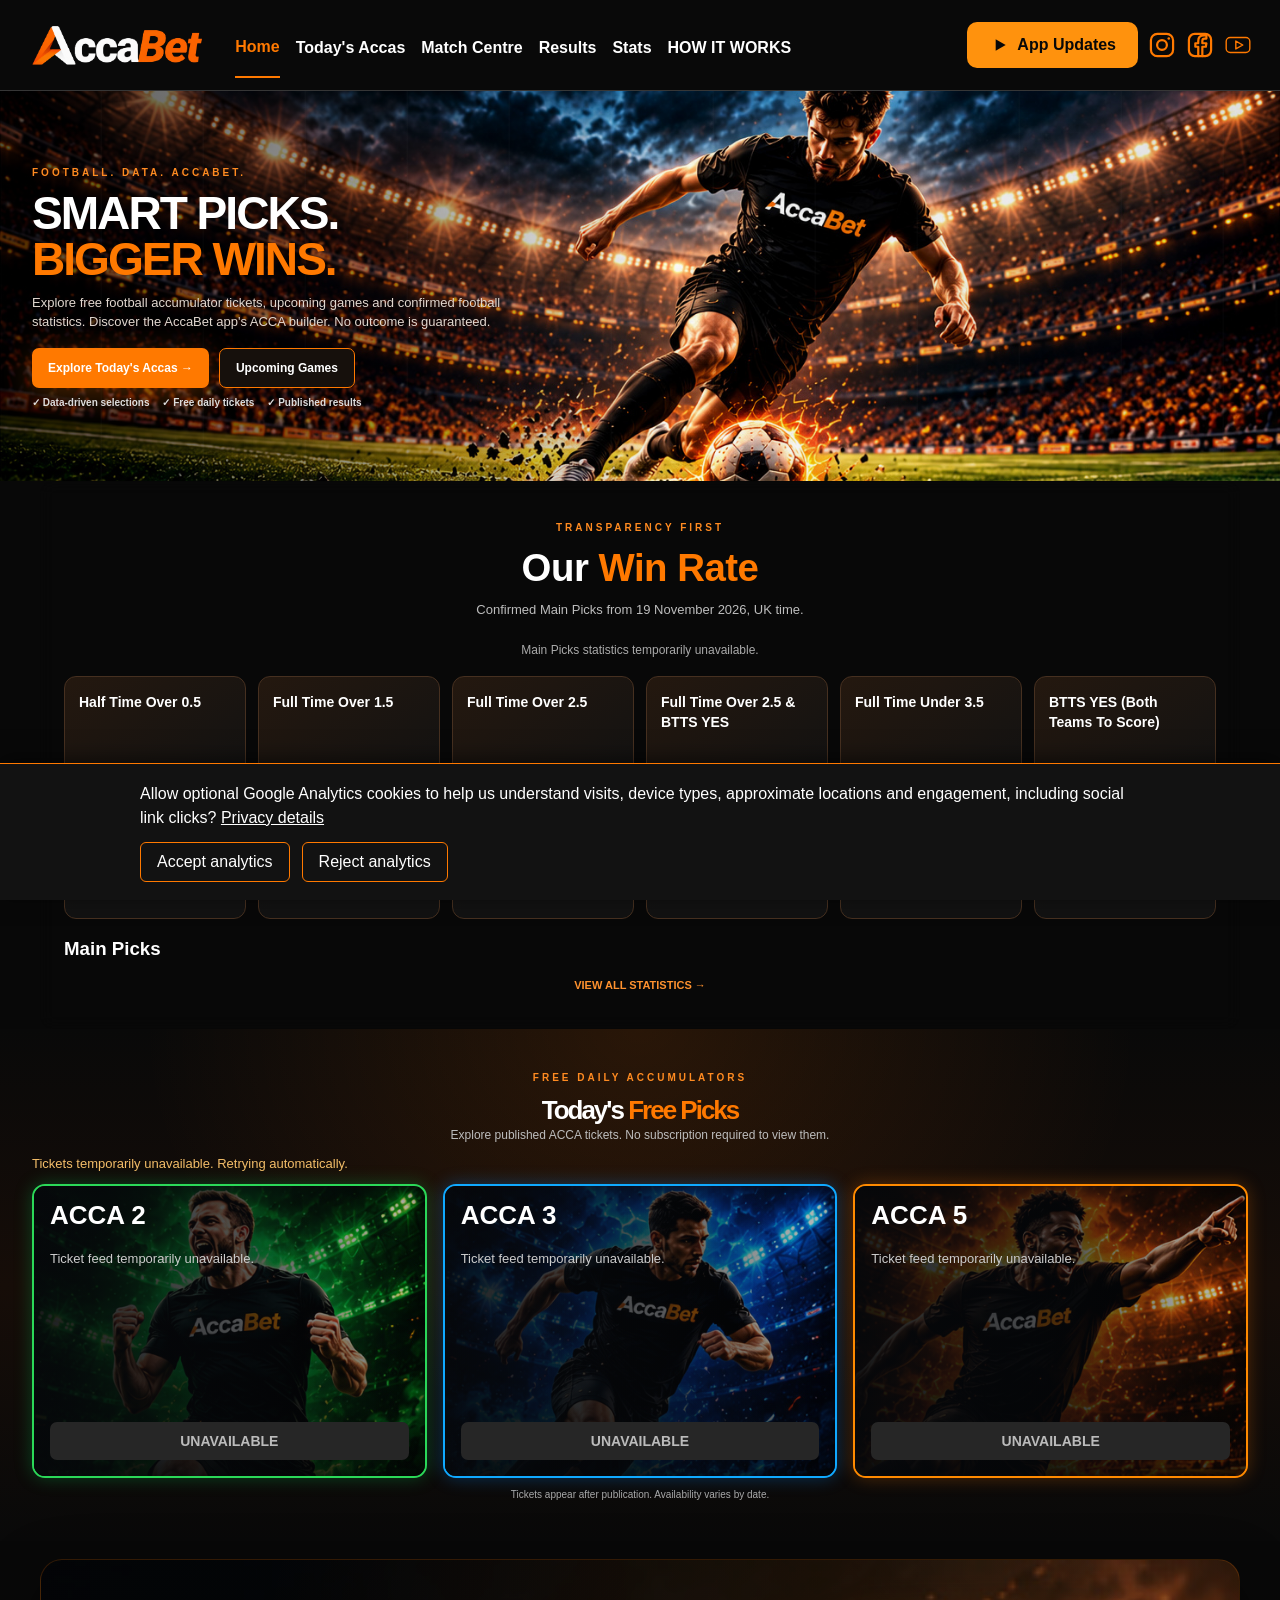
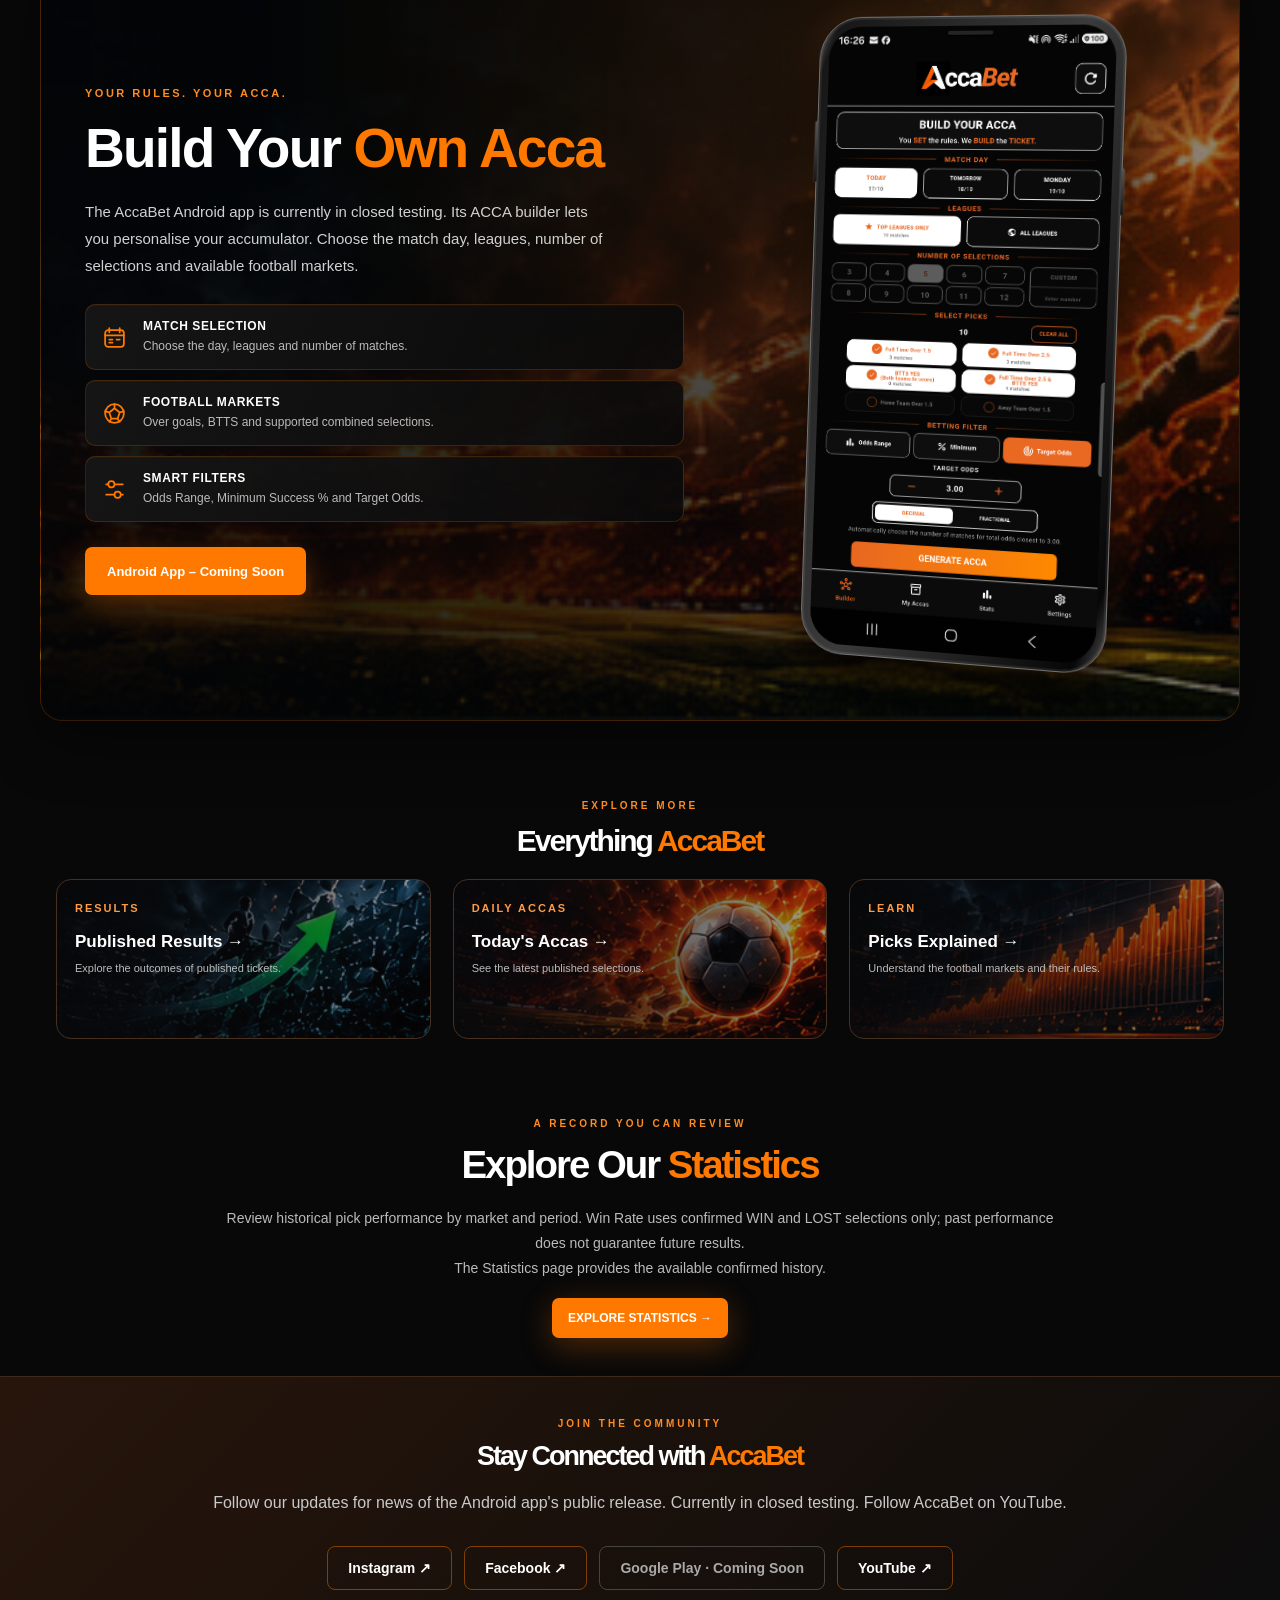
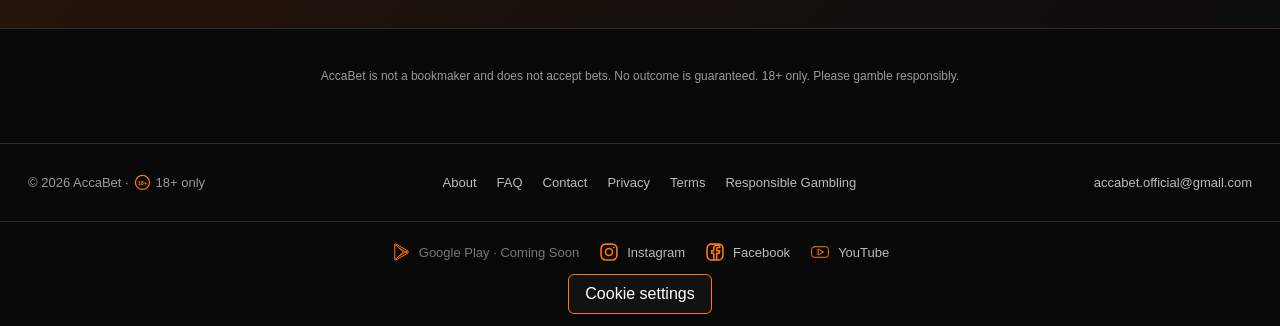
==== commit 829ce061: "Display isolated official Main Picks and reset public Win Rate period" ====
--- a/index.html
+++ b/index.html
@@ -1,2 +1,2 @@
 <!DOCTYPE html><html lang="en-GB"><head><meta charset="utf-8"><meta name="viewport" content="width=device-width,initial-scale=1"><meta name="description" content="Explore free daily ACCA tickets, football statistics and the AccaBet accumulator builder."><title>AccaBet | Smart Football Accumulators</title><link rel="canonical" href="https://www.accabet.co.uk/"><link rel="stylesheet" href="/_astro/BaseLayout.C172cdXd.css"><style>.ab-result.ab-result{color:#f4be69;background:#2b2419;border:1px solid #756044;border-radius:6px;padding:4px 8px;font-size:12px;font-weight:800;line-height:1.4;display:inline-block}.ab-result.ab-result--win{color:#70ef9b;background:#112b1b;border-color:#337f49}.ab-result.ab-result--lost{color:#ff9090;background:#311818;border-color:#884040}.ab-result.ab-result--void{color:#ddd;background:#292929;border-color:#666}.ab-selection-result{flex-wrap:wrap;align-items:center;gap:6px;margin-top:5px;display:flex}.ab-selection-result .ab-final-score{color:#eee;font-size:13px}.ab-feed-warning{color:#f4be69;margin:8px 0;font-size:13px}
-</style><link rel="stylesheet" href="/_astro/index.DZAN1sz1.css"></head><body><header class="site-header ab-new-header" data-astro-cid-nen7h5rs><div class="header-inner ab-header-inner" data-astro-cid-nen7h5rs><a class="site-logo ab-wordmark ab-original-logo" href="/" aria-label="AccaBet Home" data-astro-cid-nen7h5rs><img src="/images/accabet-logo.png" alt="AccaBet" width="2048" height="684" data-astro-cid-nen7h5rs></a><nav class="desktop-nav ab-main-nav" aria-label="Main navigation" data-astro-cid-nen7h5rs><a href="/" class="nav-link active" aria-current="page" data-astro-cid-nen7h5rs>Home</a><a href="/todays-accas/" class="nav-link" data-astro-cid-nen7h5rs>Today&#39;s Accas</a><a href="/upcoming-games/" class="nav-link" data-astro-cid-nen7h5rs>Match Centre</a><a href="/daily-accas/" class="nav-link" data-astro-cid-nen7h5rs>Results</a><a href="/statistics/" class="nav-link" data-astro-cid-nen7h5rs>Stats</a><a href="/how-it-works" class="nav-link" data-astro-cid-nen7h5rs>HOW IT WORKS</a></nav><div class="ab-header-actions" data-astro-cid-nen7h5rs><a class="ab-download" href="/#social-platforms" aria-label="App updates and availability" data-astro-cid-nen7h5rs><svg viewBox="0 0 24 24" aria-hidden="true" data-astro-cid-nen7h5rs><path d="m8 5 12 7-12 7z" fill="currentColor" data-astro-cid-nen7h5rs></path></svg>App Updates</a><a href="https://www.instagram.com/accabet.official/" target="_blank" rel="noopener noreferrer" aria-label="Instagram" data-astro-cid-nen7h5rs><img src="/images/social/instagram.svg" alt="" data-astro-cid-nen7h5rs></a><a href="https://www.facebook.com/people/AccaBet/61596018952152/" target="_blank" rel="noopener noreferrer" aria-label="Facebook" data-astro-cid-nen7h5rs><img src="/images/social/facebook.svg" alt="" data-astro-cid-nen7h5rs></a><a href="https://www.youtube.com/@AccaBetOfficial" target="_blank" rel="noopener noreferrer" aria-label="YouTube" data-astro-cid-nen7h5rs><img src="/images/social/youtube.svg" alt="" data-astro-cid-nen7h5rs></a></div><details class="mobile-menu" data-astro-cid-nen7h5rs><summary aria-label="Open navigation menu" data-astro-cid-nen7h5rs><span data-astro-cid-nen7h5rs></span><span data-astro-cid-nen7h5rs></span><span data-astro-cid-nen7h5rs></span></summary><nav aria-label="Mobile navigation" data-astro-cid-nen7h5rs><a href="/" class="nav-link active" data-astro-cid-nen7h5rs>Home</a><a href="/todays-accas/" class="nav-link" data-astro-cid-nen7h5rs>Today&#39;s Accas</a><a href="/upcoming-games/" class="nav-link" data-astro-cid-nen7h5rs>Match Centre</a><a href="/daily-accas/" class="nav-link" data-astro-cid-nen7h5rs>Results</a><a href="/statistics/" class="nav-link" data-astro-cid-nen7h5rs>Stats</a><a href="/#social-platforms" data-astro-cid-nen7h5rs>App Updates · Coming Soon</a><a href="/how-it-works" class="nav-link" data-astro-cid-nen7h5rs>HOW IT WORKS</a></nav></details></div></header><main id="accabet-home" class="home-premium home-upgraded" data-astro-cid-lcdefpme><div id="home-slide-1" class="home-slide home-slide-first" data-astro-cid-lcdefpme><section class="home-hero" data-astro-cid-lcdefpme><div class="home-hero-content" data-astro-cid-lcdefpme><p class="home-eyebrow" data-astro-cid-lcdefpme>FOOTBALL. DATA. ACCABET.</p><h1 data-astro-cid-lcdefpme>SMART PICKS.<br data-astro-cid-lcdefpme><span data-astro-cid-lcdefpme>BIGGER WINS.</span></h1><p class="home-hero-description" data-astro-cid-lcdefpme>Explore free football accumulator tickets, upcoming games and confirmed football statistics. Discover the AccaBet app's ACCA builder. No outcome is guaranteed.</p><div class="home-actions" data-astro-cid-lcdefpme><a class="home-button home-button-primary" href="/todays-accas/" data-astro-cid-lcdefpme>Explore Today's Accas →</a><a class="home-button home-button-outline" href="/upcoming-games/" data-astro-cid-lcdefpme>Upcoming Games</a></div><div class="home-benefits" data-astro-cid-lcdefpme><span data-astro-cid-lcdefpme>✓ Data-driven selections</span><span data-astro-cid-lcdefpme>✓ Free daily tickets</span><span data-astro-cid-lcdefpme>✓ Published results</span></div></div><div class="home-hero-art" aria-hidden="true" data-astro-cid-lcdefpme><div class="home-stadium-lights" data-astro-cid-lcdefpme></div><div class="home-pitch" data-astro-cid-lcdefpme></div><div class="home-ball" data-astro-cid-lcdefpme>⚽</div><div class="home-art-label" data-astro-cid-lcdefpme>ACCA<span data-astro-cid-lcdefpme>BET</span></div></div></section><section class="home-section home-win-rate" data-astro-cid-lcdefpme><div class="home-section-heading" data-astro-cid-lcdefpme><p class="home-eyebrow" data-astro-cid-lcdefpme>TRANSPARENCY FIRST</p><h2 data-astro-cid-lcdefpme>Our <span data-astro-cid-lcdefpme>Win Rate</span></h2><p data-astro-cid-lcdefpme>Last 30 days · confirmed completed Main Picks. Pending and unconfirmed results are excluded.</p></div><p id="home-statistics-status" class="home-feed-status" role="status" data-astro-cid-lcdefpme>Loading confirmed statistics…</p><div class="home-pick-statistics" aria-busy="true" data-astro-cid-lcdefpme><article class="home-pick-stat" data-home-pick="FT_OVER_1_5" data-astro-cid-lcdefpme><h3 data-astro-cid-lcdefpme>Full Time Over 1.5</h3><strong data-stat="rate" data-astro-cid-lcdefpme>—</strong><span class="home-stat-caption" data-astro-cid-lcdefpme>WIN RATE</span><dl data-astro-cid-lcdefpme><div data-astro-cid-lcdefpme><dt data-astro-cid-lcdefpme>WIN</dt><dd data-stat="wins" data-astro-cid-lcdefpme>—</dd></div><div data-astro-cid-lcdefpme><dt data-astro-cid-lcdefpme>LOST</dt><dd data-stat="losses" data-astro-cid-lcdefpme>—</dd></div><div data-astro-cid-lcdefpme><dt data-astro-cid-lcdefpme>Settled matches</dt><dd data-stat="settled" data-astro-cid-lcdefpme>—</dd></div></dl><p data-stat="empty" data-astro-cid-lcdefpme></p></article><article class="home-pick-stat" data-home-pick="FT_OVER_2_5" data-astro-cid-lcdefpme><h3 data-astro-cid-lcdefpme>Full Time Over 2.5</h3><strong data-stat="rate" data-astro-cid-lcdefpme>—</strong><span class="home-stat-caption" data-astro-cid-lcdefpme>WIN RATE</span><dl data-astro-cid-lcdefpme><div data-astro-cid-lcdefpme><dt data-astro-cid-lcdefpme>WIN</dt><dd data-stat="wins" data-astro-cid-lcdefpme>—</dd></div><div data-astro-cid-lcdefpme><dt data-astro-cid-lcdefpme>LOST</dt><dd data-stat="losses" data-astro-cid-lcdefpme>—</dd></div><div data-astro-cid-lcdefpme><dt data-astro-cid-lcdefpme>Settled matches</dt><dd data-stat="settled" data-astro-cid-lcdefpme>—</dd></div></dl><p data-stat="empty" data-astro-cid-lcdefpme></p></article><article class="home-pick-stat" data-home-pick="BTTS_YES" data-astro-cid-lcdefpme><h3 data-astro-cid-lcdefpme>BTTS YES</h3><strong data-stat="rate" data-astro-cid-lcdefpme>—</strong><span class="home-stat-caption" data-astro-cid-lcdefpme>WIN RATE</span><dl data-astro-cid-lcdefpme><div data-astro-cid-lcdefpme><dt data-astro-cid-lcdefpme>WIN</dt><dd data-stat="wins" data-astro-cid-lcdefpme>—</dd></div><div data-astro-cid-lcdefpme><dt data-astro-cid-lcdefpme>LOST</dt><dd data-stat="losses" data-astro-cid-lcdefpme>—</dd></div><div data-astro-cid-lcdefpme><dt data-astro-cid-lcdefpme>Settled matches</dt><dd data-stat="settled" data-astro-cid-lcdefpme>—</dd></div></dl><p data-stat="empty" data-astro-cid-lcdefpme></p></article><article class="home-pick-stat" data-home-pick="FT_OVER_2_5_BTTS_YES" data-astro-cid-lcdefpme><h3 data-astro-cid-lcdefpme>Full Time Over 2.5 &amp; BTTS YES</h3><strong data-stat="rate" data-astro-cid-lcdefpme>—</strong><span class="home-stat-caption" data-astro-cid-lcdefpme>WIN RATE</span><dl data-astro-cid-lcdefpme><div data-astro-cid-lcdefpme><dt data-astro-cid-lcdefpme>WIN</dt><dd data-stat="wins" data-astro-cid-lcdefpme>—</dd></div><div data-astro-cid-lcdefpme><dt data-astro-cid-lcdefpme>LOST</dt><dd data-stat="losses" data-astro-cid-lcdefpme>—</dd></div><div data-astro-cid-lcdefpme><dt data-astro-cid-lcdefpme>Settled matches</dt><dd data-stat="settled" data-astro-cid-lcdefpme>—</dd></div></dl><p data-stat="empty" data-astro-cid-lcdefpme></p></article><article class="home-pick-stat" data-home-pick="HOME_TEAM_OVER_1_5" data-astro-cid-lcdefpme><h3 data-astro-cid-lcdefpme>Home Team Over 1.5</h3><strong data-stat="rate" data-astro-cid-lcdefpme>—</strong><span class="home-stat-caption" data-astro-cid-lcdefpme>WIN RATE</span><dl data-astro-cid-lcdefpme><div data-astro-cid-lcdefpme><dt data-astro-cid-lcdefpme>WIN</dt><dd data-stat="wins" data-astro-cid-lcdefpme>—</dd></div><div data-astro-cid-lcdefpme><dt data-astro-cid-lcdefpme>LOST</dt><dd data-stat="losses" data-astro-cid-lcdefpme>—</dd></div><div data-astro-cid-lcdefpme><dt data-astro-cid-lcdefpme>Settled matches</dt><dd data-stat="settled" data-astro-cid-lcdefpme>—</dd></div></dl><p data-stat="empty" data-astro-cid-lcdefpme></p></article><article class="home-pick-stat" data-home-pick="AWAY_TEAM_OVER_1_5" data-astro-cid-lcdefpme><h3 data-astro-cid-lcdefpme>Away Team Over 1.5</h3><strong data-stat="rate" data-astro-cid-lcdefpme>—</strong><span class="home-stat-caption" data-astro-cid-lcdefpme>WIN RATE</span><dl data-astro-cid-lcdefpme><div data-astro-cid-lcdefpme><dt data-astro-cid-lcdefpme>WIN</dt><dd data-stat="wins" data-astro-cid-lcdefpme>—</dd></div><div data-astro-cid-lcdefpme><dt data-astro-cid-lcdefpme>LOST</dt><dd data-stat="losses" data-astro-cid-lcdefpme>—</dd></div><div data-astro-cid-lcdefpme><dt data-astro-cid-lcdefpme>Settled matches</dt><dd data-stat="settled" data-astro-cid-lcdefpme>—</dd></div></dl><p data-stat="empty" data-astro-cid-lcdefpme></p></article></div><a class="home-text-link" href="/statistics/" data-astro-cid-lcdefpme>VIEW ALL STATISTICS →</a></section><section class="home-section home-free-picks" data-astro-cid-lcdefpme><div class="home-section-heading" data-astro-cid-lcdefpme><p class="home-eyebrow" data-astro-cid-lcdefpme>FREE DAILY ACCUMULATORS</p><h2 data-astro-cid-lcdefpme>Today's <span data-astro-cid-lcdefpme>Free Picks</span></h2><p data-astro-cid-lcdefpme>Explore published ACCA tickets. No subscription required to view them.</p></div><p id="ab-feed-warning" class="ab-feed-warning" role="status" data-astro-cid-lcdefpme></p><div id="ab-public-tickets" class="home-picks-grid" aria-live="polite" data-astro-cid-lcdefpme><p class="home-note" data-astro-cid-lcdefpme>Loading published tickets...</p></div><p class="home-note" data-astro-cid-lcdefpme>Tickets appear after publication. Availability varies by date.</p></section></div><div id="home-slide-2" class="home-slide home-slide-second" data-astro-cid-lcdefpme><section id="build-your-acca" class="home-section home-builder" data-astro-cid-lcdefpme><div class="home-builder-copy" data-astro-cid-lcdefpme><p class="home-eyebrow" data-astro-cid-lcdefpme>YOUR RULES. YOUR ACCA.</p><h2 data-astro-cid-lcdefpme>Build Your <span data-astro-cid-lcdefpme>Own Acca</span></h2><p data-astro-cid-lcdefpme>The AccaBet Android app is currently in closed testing. Its ACCA builder lets you personalise your accumulator. Choose the match day, leagues, number of selections and available football markets.</p><div class="home-feature-list" data-astro-cid-lcdefpme><div data-astro-cid-lcdefpme><svg viewBox="0 0 24 24" aria-hidden="true" fill="none" stroke="currentColor" stroke-width="1.7" stroke-linecap="round" stroke-linejoin="round" data-astro-cid-lcdefpme><rect x="3" y="5" width="18" height="16" rx="3" data-astro-cid-lcdefpme></rect><path d="M7 3v4M17 3v4M3 10h18M7 14h3M14 14h3M7 17h3" data-astro-cid-lcdefpme></path></svg><div data-astro-cid-lcdefpme><strong data-astro-cid-lcdefpme>MATCH SELECTION</strong><span data-astro-cid-lcdefpme>Choose the day, leagues and number of matches.</span></div></div><div data-astro-cid-lcdefpme><svg viewBox="0 0 24 24" aria-hidden="true" fill="none" stroke="currentColor" stroke-width="1.7" stroke-linecap="round" stroke-linejoin="round" data-astro-cid-lcdefpme><circle cx="12" cy="12" r="9" data-astro-cid-lcdefpme></circle><path d="m12 7 5 4-2 6H9l-2-6 5-4ZM12 7V3M7 11l-4-1M9 17l-2 3M15 17l2 3M17 11l4-1" data-astro-cid-lcdefpme></path></svg><div data-astro-cid-lcdefpme><strong data-astro-cid-lcdefpme>FOOTBALL MARKETS</strong><span data-astro-cid-lcdefpme>Over goals, BTTS and supported combined selections.</span></div></div><div data-astro-cid-lcdefpme><svg viewBox="0 0 24 24" aria-hidden="true" fill="none" stroke="currentColor" stroke-width="1.7" stroke-linecap="round" data-astro-cid-lcdefpme><path d="M4 7h16M4 17h16" data-astro-cid-lcdefpme></path><circle cx="9" cy="7" r="3" fill="#141414" data-astro-cid-lcdefpme></circle><circle cx="15" cy="17" r="3" fill="#141414" data-astro-cid-lcdefpme></circle></svg><div data-astro-cid-lcdefpme><strong data-astro-cid-lcdefpme>SMART FILTERS</strong><span data-astro-cid-lcdefpme>Odds Range, Minimum Success % and Target Odds.</span></div></div></div><a class="home-button home-button-primary" href="#social-platforms" data-astro-cid-lcdefpme>Android App – Coming Soon</a></div><figure class="home-phone-wrap" data-astro-cid-lcdefpme><div class="home-phone" data-astro-cid-lcdefpme><div class="home-phone-camera" aria-hidden="true" data-astro-cid-lcdefpme></div><div class="home-phone-screen" data-astro-cid-lcdefpme><img class="home-real-builder-screen" src="/images/home-v2/accabet-builder-real.png" width="1080" height="2340" alt="Actual AccaBet Android Builder screen showing match day, leagues, selections, football markets and betting filters" loading="lazy" decoding="async" data-astro-cid-lcdefpme></div></div></figure></section><section class="home-section home-explore" data-astro-cid-lcdefpme><div class="home-section-heading" data-astro-cid-lcdefpme><p class="home-eyebrow" data-astro-cid-lcdefpme>EXPLORE MORE</p><h2 data-astro-cid-lcdefpme>Everything <span data-astro-cid-lcdefpme>AccaBet</span></h2></div><div class="home-explore-grid" data-astro-cid-lcdefpme><a href="/daily-accas/" data-astro-cid-lcdefpme><span data-astro-cid-lcdefpme>RESULTS</span><h3 data-astro-cid-lcdefpme>Published Results →</h3><p data-astro-cid-lcdefpme>Explore the outcomes of published tickets.</p></a><a href="/todays-accas/" data-astro-cid-lcdefpme><span data-astro-cid-lcdefpme>DAILY ACCAS</span><h3 data-astro-cid-lcdefpme>Today's Accas →</h3><p data-astro-cid-lcdefpme>See the latest published selections.</p></a><a href="/picks-explained/" data-astro-cid-lcdefpme><span data-astro-cid-lcdefpme>LEARN</span><h3 data-astro-cid-lcdefpme>Picks Explained →</h3><p data-astro-cid-lcdefpme>Understand the football markets and their rules.</p></a></div></section><section class="home-section home-statistics-intro" data-astro-cid-lcdefpme><p class="home-eyebrow" data-astro-cid-lcdefpme>A RECORD YOU CAN REVIEW</p><h2 data-astro-cid-lcdefpme>Explore Our <span data-astro-cid-lcdefpme>Statistics</span></h2><p data-astro-cid-lcdefpme>Review historical pick performance by market and period. Win Rate uses confirmed WIN and LOST selections only; past performance does not guarantee future results.</p><p id="home-statistics-summary" class="home-feed-status" data-astro-cid-lcdefpme>The Statistics page provides the available confirmed history.</p><a class="home-button home-button-primary" href="/statistics/" data-astro-cid-lcdefpme>EXPLORE STATISTICS →</a></section><section id="social-platforms" class="home-section home-social" data-astro-cid-lcdefpme><p class="home-eyebrow" data-astro-cid-lcdefpme>JOIN THE COMMUNITY</p><h2 data-astro-cid-lcdefpme>Stay Connected with <span data-astro-cid-lcdefpme>AccaBet</span></h2><p data-astro-cid-lcdefpme>Follow our updates for news of the Android app's public release. Currently in closed testing. Follow AccaBet on YouTube.</p><div class="home-social-links" data-astro-cid-lcdefpme><a href="https://www.instagram.com/accabet.official/" target="_blank" rel="noopener noreferrer" data-astro-cid-lcdefpme>Instagram ↗</a><a href="https://www.facebook.com/people/AccaBet/61596018952152/" target="_blank" rel="noopener noreferrer" data-astro-cid-lcdefpme>Facebook ↗</a><span data-astro-cid-lcdefpme>Google Play · Coming Soon</span><a href="https://www.youtube.com/@AccaBetOfficial" target="_blank" rel="noopener noreferrer" data-astro-cid-lcdefpme>YouTube ↗</a></div></section></div><p class="home-disclaimer" data-astro-cid-lcdefpme>AccaBet is not a bookmaker and does not accept bets. No outcome is guaranteed. 18+ only. Please gamble responsibly.</p></main><script type="module" src="/_astro/index.astro_astro_type_script_index_0_lang.DZQCBT7Y.js"></script><footer class="site-footer"><div class="footer-inner"><span class="footer-age">© 2026 AccaBet · <svg class="ab-icon" aria-hidden="true" viewBox="0 0 24 24" fill="none" stroke="currentColor" stroke-width="1.8"><circle cx="12" cy="12" r="10"></circle><text x="12" y="15.5" text-anchor="middle" font-size="8" font-weight="800" stroke="none" fill="currentColor">18+</text></svg> 18+ only</span><nav aria-label="Footer navigation"><a href="/how-it-works/">About</a><a href="/faq/">FAQ</a><a href="/contact/">Contact</a><a href="/privacy/">Privacy</a><a href="/terms/">Terms</a><a href="/responsible-gambling/">Responsible Gambling</a></nav><a href="mailto:accabet.official@gmail.com">accabet.official@gmail.com</a></div><nav class="footer-social" aria-label="Social platforms"><span><img class="footer-social-logo" src="/images/social/google-play.svg" alt="" aria-hidden="true"> Google Play · Coming Soon</span><a href="https://www.instagram.com/accabet.official/" target="_blank" rel="noopener noreferrer"><img class="footer-social-logo" src="/images/social/instagram.svg" alt="" aria-hidden="true"> Instagram</a><a href="https://www.facebook.com/people/AccaBet/61596018952152/" target="_blank" rel="noopener noreferrer"><img class="footer-social-logo" src="/images/social/facebook.svg" alt="" aria-hidden="true"> Facebook</a><a href="https://www.youtube.com/@AccaBetOfficial" target="_blank" rel="noopener noreferrer"><img class="footer-social-logo" src="/images/social/youtube.svg" alt="" aria-hidden="true"> YouTube</a></nav></footer><aside id="analytics-consent" aria-label="Analytics cookie preferences" hidden data-astro-cid-5krk3x6l><p data-astro-cid-5krk3x6l>Allow optional Google Analytics cookies to help us understand visits, device types, approximate locations and engagement, including social link clicks? <a href="/privacy/#website-analytics" data-astro-cid-5krk3x6l>Privacy details</a></p><div data-astro-cid-5krk3x6l><button type="button" data-analytics-choice="accepted" data-astro-cid-5krk3x6l>Accept analytics</button><button type="button" data-analytics-choice="rejected" data-astro-cid-5krk3x6l>Reject analytics</button></div></aside><button id="analytics-settings" type="button" data-astro-cid-5krk3x6l>Cookie settings</button><script defer src="/analytics.js" data-measurement-id="G-DXY0L56227"></script></body></html>+</style><link rel="stylesheet" href="/_astro/index.DZAN1sz1.css"><style id="match-display-update">.ab-today-compact .ab-kickoff{font-size:11px;font-variant-numeric:tabular-nums;color:#ddd;line-height:1.4}.ab-today-compact .ab-compact-result .ab-result{white-space:normal}.home-preview-kickoff{display:block;font-size:11px;font-variant-numeric:tabular-nums;margin-bottom:3px}</style><style id="pick-display-update">.ab-today-compact .ab-compact-pick:has(.ab-pick-formatted){display:flex;align-self:stretch;align-items:center;justify-content:center;text-align:center}.ab-pick-formatted{display:flex;flex-direction:column;align-items:center;justify-content:center;width:100%;min-width:0;text-align:center;line-height:1.4}.ab-pick-formatted>span{display:block;white-space:nowrap;overflow-wrap:normal;flex-shrink:0}</style></head><body><header class="site-header ab-new-header" data-astro-cid-nen7h5rs><div class="header-inner ab-header-inner" data-astro-cid-nen7h5rs><a class="site-logo ab-wordmark ab-original-logo" href="/" aria-label="AccaBet Home" data-astro-cid-nen7h5rs><img src="/images/accabet-logo.png" alt="AccaBet" width="2048" height="684" data-astro-cid-nen7h5rs></a><nav class="desktop-nav ab-main-nav" aria-label="Main navigation" data-astro-cid-nen7h5rs><a href="/" class="nav-link active" aria-current="page" data-astro-cid-nen7h5rs>Home</a><a href="/todays-accas/" class="nav-link" data-astro-cid-nen7h5rs>Today&#39;s Accas</a><a href="/upcoming-games/" class="nav-link" data-astro-cid-nen7h5rs>Match Centre</a><a href="/daily-accas/" class="nav-link" data-astro-cid-nen7h5rs>Results</a><a href="/statistics/" class="nav-link" data-astro-cid-nen7h5rs>Stats</a><a href="/how-it-works" class="nav-link" data-astro-cid-nen7h5rs>HOW IT WORKS</a></nav><div class="ab-header-actions" data-astro-cid-nen7h5rs><a class="ab-download" href="/#social-platforms" aria-label="App updates and availability" data-astro-cid-nen7h5rs><svg viewBox="0 0 24 24" aria-hidden="true" data-astro-cid-nen7h5rs><path d="m8 5 12 7-12 7z" fill="currentColor" data-astro-cid-nen7h5rs></path></svg>App Updates</a><a href="https://www.instagram.com/accabet.official/" target="_blank" rel="noopener noreferrer" aria-label="Instagram" data-astro-cid-nen7h5rs><img src="/images/social/instagram.svg" alt="" data-astro-cid-nen7h5rs></a><a href="https://www.facebook.com/people/AccaBet/61596018952152/" target="_blank" rel="noopener noreferrer" aria-label="Facebook" data-astro-cid-nen7h5rs><img src="/images/social/facebook.svg" alt="" data-astro-cid-nen7h5rs></a><a href="https://www.youtube.com/@AccaBetOfficial" target="_blank" rel="noopener noreferrer" aria-label="YouTube" data-astro-cid-nen7h5rs><img src="/images/social/youtube.svg" alt="" data-astro-cid-nen7h5rs></a></div><details class="mobile-menu" data-astro-cid-nen7h5rs><summary aria-label="Open navigation menu" data-astro-cid-nen7h5rs><span data-astro-cid-nen7h5rs></span><span data-astro-cid-nen7h5rs></span><span data-astro-cid-nen7h5rs></span></summary><nav aria-label="Mobile navigation" data-astro-cid-nen7h5rs><a href="/" class="nav-link active" data-astro-cid-nen7h5rs>Home</a><a href="/todays-accas/" class="nav-link" data-astro-cid-nen7h5rs>Today&#39;s Accas</a><a href="/upcoming-games/" class="nav-link" data-astro-cid-nen7h5rs>Match Centre</a><a href="/daily-accas/" class="nav-link" data-astro-cid-nen7h5rs>Results</a><a href="/statistics/" class="nav-link" data-astro-cid-nen7h5rs>Stats</a><a href="/#social-platforms" data-astro-cid-nen7h5rs>App Updates · Coming Soon</a><a href="/how-it-works" class="nav-link" data-astro-cid-nen7h5rs>HOW IT WORKS</a></nav></details></div></header><main id="accabet-home" class="home-premium home-upgraded" data-astro-cid-lcdefpme><div id="home-slide-1" class="home-slide home-slide-first" data-astro-cid-lcdefpme><section class="home-hero" data-astro-cid-lcdefpme><div class="home-hero-content" data-astro-cid-lcdefpme><p class="home-eyebrow" data-astro-cid-lcdefpme>FOOTBALL. DATA. ACCABET.</p><h1 data-astro-cid-lcdefpme>SMART PICKS.<br data-astro-cid-lcdefpme><span data-astro-cid-lcdefpme>BIGGER WINS.</span></h1><p class="home-hero-description" data-astro-cid-lcdefpme>Explore free football accumulator tickets, upcoming games and confirmed football statistics. Discover the AccaBet app's ACCA builder. No outcome is guaranteed.</p><div class="home-actions" data-astro-cid-lcdefpme><a class="home-button home-button-primary" href="/todays-accas/" data-astro-cid-lcdefpme>Explore Today's Accas →</a><a class="home-button home-button-outline" href="/upcoming-games/" data-astro-cid-lcdefpme>Upcoming Games</a></div><div class="home-benefits" data-astro-cid-lcdefpme><span data-astro-cid-lcdefpme>✓ Data-driven selections</span><span data-astro-cid-lcdefpme>✓ Free daily tickets</span><span data-astro-cid-lcdefpme>✓ Published results</span></div></div><div class="home-hero-art" aria-hidden="true" data-astro-cid-lcdefpme><div class="home-stadium-lights" data-astro-cid-lcdefpme></div><div class="home-pitch" data-astro-cid-lcdefpme></div><div class="home-ball" data-astro-cid-lcdefpme>⚽</div><div class="home-art-label" data-astro-cid-lcdefpme>ACCA<span data-astro-cid-lcdefpme>BET</span></div></div></section><section class="home-section home-win-rate" data-astro-cid-lcdefpme><div class="home-section-heading" data-astro-cid-lcdefpme><p class="home-eyebrow" data-astro-cid-lcdefpme>TRANSPARENCY FIRST</p><h2 data-astro-cid-lcdefpme>Our <span data-astro-cid-lcdefpme>Win Rate</span></h2><p data-astro-cid-lcdefpme>Confirmed Main Picks from 19 November 2026, UK time.</p></div><p id="home-statistics-status" class="home-feed-status" role="status" data-astro-cid-lcdefpme>Loading confirmed statistics…</p><div class="home-pick-statistics" aria-busy="true" data-astro-cid-lcdefpme><article class="home-pick-stat" data-home-pick="HT_OVER_0_5" data-astro-cid-lcdefpme><h3 data-astro-cid-lcdefpme>Half Time Over 0.5</h3><strong data-stat="rate" data-astro-cid-lcdefpme>—</strong><span class="home-stat-caption" data-astro-cid-lcdefpme>WIN RATE</span><dl data-astro-cid-lcdefpme><div data-astro-cid-lcdefpme><dt data-astro-cid-lcdefpme>WIN</dt><dd data-stat="wins" data-astro-cid-lcdefpme>—</dd></div><div data-astro-cid-lcdefpme><dt data-astro-cid-lcdefpme>LOST</dt><dd data-stat="losses" data-astro-cid-lcdefpme>—</dd></div><div data-astro-cid-lcdefpme><dt data-astro-cid-lcdefpme>Settled matches</dt><dd data-stat="settled" data-astro-cid-lcdefpme>—</dd></div></dl><p data-stat="empty" data-astro-cid-lcdefpme></p></article><article class="home-pick-stat" data-home-pick="FT_OVER_1_5" data-astro-cid-lcdefpme><h3 data-astro-cid-lcdefpme>Full Time Over 1.5</h3><strong data-stat="rate" data-astro-cid-lcdefpme>—</strong><span class="home-stat-caption" data-astro-cid-lcdefpme>WIN RATE</span><dl data-astro-cid-lcdefpme><div data-astro-cid-lcdefpme><dt data-astro-cid-lcdefpme>WIN</dt><dd data-stat="wins" data-astro-cid-lcdefpme>—</dd></div><div data-astro-cid-lcdefpme><dt data-astro-cid-lcdefpme>LOST</dt><dd data-stat="losses" data-astro-cid-lcdefpme>—</dd></div><div data-astro-cid-lcdefpme><dt data-astro-cid-lcdefpme>Settled matches</dt><dd data-stat="settled" data-astro-cid-lcdefpme>—</dd></div></dl><p data-stat="empty" data-astro-cid-lcdefpme></p></article><article class="home-pick-stat" data-home-pick="FT_OVER_2_5" data-astro-cid-lcdefpme><h3 data-astro-cid-lcdefpme>Full Time Over 2.5</h3><strong data-stat="rate" data-astro-cid-lcdefpme>—</strong><span class="home-stat-caption" data-astro-cid-lcdefpme>WIN RATE</span><dl data-astro-cid-lcdefpme><div data-astro-cid-lcdefpme><dt data-astro-cid-lcdefpme>WIN</dt><dd data-stat="wins" data-astro-cid-lcdefpme>—</dd></div><div data-astro-cid-lcdefpme><dt data-astro-cid-lcdefpme>LOST</dt><dd data-stat="losses" data-astro-cid-lcdefpme>—</dd></div><div data-astro-cid-lcdefpme><dt data-astro-cid-lcdefpme>Settled matches</dt><dd data-stat="settled" data-astro-cid-lcdefpme>—</dd></div></dl><p data-stat="empty" data-astro-cid-lcdefpme></p></article><article class="home-pick-stat" data-home-pick="FT_OVER_2_5_BTTS_YES" data-astro-cid-lcdefpme><h3 data-astro-cid-lcdefpme>Full Time Over 2.5 &amp; BTTS YES</h3><strong data-stat="rate" data-astro-cid-lcdefpme>—</strong><span class="home-stat-caption" data-astro-cid-lcdefpme>WIN RATE</span><dl data-astro-cid-lcdefpme><div data-astro-cid-lcdefpme><dt data-astro-cid-lcdefpme>WIN</dt><dd data-stat="wins" data-astro-cid-lcdefpme>—</dd></div><div data-astro-cid-lcdefpme><dt data-astro-cid-lcdefpme>LOST</dt><dd data-stat="losses" data-astro-cid-lcdefpme>—</dd></div><div data-astro-cid-lcdefpme><dt data-astro-cid-lcdefpme>Settled matches</dt><dd data-stat="settled" data-astro-cid-lcdefpme>—</dd></div></dl><p data-stat="empty" data-astro-cid-lcdefpme></p></article><article class="home-pick-stat" data-home-pick="FT_UNDER_3_5" data-astro-cid-lcdefpme><h3 data-astro-cid-lcdefpme>Full Time Under 3.5</h3><strong data-stat="rate" data-astro-cid-lcdefpme>—</strong><span class="home-stat-caption" data-astro-cid-lcdefpme>WIN RATE</span><dl data-astro-cid-lcdefpme><div data-astro-cid-lcdefpme><dt data-astro-cid-lcdefpme>WIN</dt><dd data-stat="wins" data-astro-cid-lcdefpme>—</dd></div><div data-astro-cid-lcdefpme><dt data-astro-cid-lcdefpme>LOST</dt><dd data-stat="losses" data-astro-cid-lcdefpme>—</dd></div><div data-astro-cid-lcdefpme><dt data-astro-cid-lcdefpme>Settled matches</dt><dd data-stat="settled" data-astro-cid-lcdefpme>—</dd></div></dl><p data-stat="empty" data-astro-cid-lcdefpme></p></article><article class="home-pick-stat" data-home-pick="BTTS_YES" data-astro-cid-lcdefpme><h3 data-astro-cid-lcdefpme>BTTS YES (Both Teams To Score)</h3><strong data-stat="rate" data-astro-cid-lcdefpme>—</strong><span class="home-stat-caption" data-astro-cid-lcdefpme>WIN RATE</span><dl data-astro-cid-lcdefpme><div data-astro-cid-lcdefpme><dt data-astro-cid-lcdefpme>WIN</dt><dd data-stat="wins" data-astro-cid-lcdefpme>—</dd></div><div data-astro-cid-lcdefpme><dt data-astro-cid-lcdefpme>LOST</dt><dd data-stat="losses" data-astro-cid-lcdefpme>—</dd></div><div data-astro-cid-lcdefpme><dt data-astro-cid-lcdefpme>Settled matches</dt><dd data-stat="settled" data-astro-cid-lcdefpme>—</dd></div></dl><p data-stat="empty" data-astro-cid-lcdefpme></p></article></div><h3 data-astro-cid-lcdefpme>Main Picks</h3><ul id="official-main-picks" data-astro-cid-lcdefpme></ul><a class="home-text-link" href="/statistics/" data-astro-cid-lcdefpme>VIEW ALL STATISTICS →</a></section><section class="home-section home-free-picks" data-astro-cid-lcdefpme><div class="home-section-heading" data-astro-cid-lcdefpme><p class="home-eyebrow" data-astro-cid-lcdefpme>FREE DAILY ACCUMULATORS</p><h2 data-astro-cid-lcdefpme>Today's <span data-astro-cid-lcdefpme>Free Picks</span></h2><p data-astro-cid-lcdefpme>Explore published ACCA tickets. No subscription required to view them.</p></div><p id="ab-feed-warning" class="ab-feed-warning" role="status" data-astro-cid-lcdefpme></p><div id="ab-public-tickets" class="home-picks-grid" aria-live="polite" data-astro-cid-lcdefpme><p class="home-note" data-astro-cid-lcdefpme>Loading published tickets...</p></div><p class="home-note" data-astro-cid-lcdefpme>Tickets appear after publication. Availability varies by date.</p></section></div><div id="home-slide-2" class="home-slide home-slide-second" data-astro-cid-lcdefpme><section id="build-your-acca" class="home-section home-builder" data-astro-cid-lcdefpme><div class="home-builder-copy" data-astro-cid-lcdefpme><p class="home-eyebrow" data-astro-cid-lcdefpme>YOUR RULES. YOUR ACCA.</p><h2 data-astro-cid-lcdefpme>Build Your <span data-astro-cid-lcdefpme>Own Acca</span></h2><p data-astro-cid-lcdefpme>The AccaBet Android app is currently in closed testing. Its ACCA builder lets you personalise your accumulator. Choose the match day, leagues, number of selections and available football markets.</p><div class="home-feature-list" data-astro-cid-lcdefpme><div data-astro-cid-lcdefpme><svg viewBox="0 0 24 24" aria-hidden="true" fill="none" stroke="currentColor" stroke-width="1.7" stroke-linecap="round" stroke-linejoin="round" data-astro-cid-lcdefpme><rect x="3" y="5" width="18" height="16" rx="3" data-astro-cid-lcdefpme></rect><path d="M7 3v4M17 3v4M3 10h18M7 14h3M14 14h3M7 17h3" data-astro-cid-lcdefpme></path></svg><div data-astro-cid-lcdefpme><strong data-astro-cid-lcdefpme>MATCH SELECTION</strong><span data-astro-cid-lcdefpme>Choose the day, leagues and number of matches.</span></div></div><div data-astro-cid-lcdefpme><svg viewBox="0 0 24 24" aria-hidden="true" fill="none" stroke="currentColor" stroke-width="1.7" stroke-linecap="round" stroke-linejoin="round" data-astro-cid-lcdefpme><circle cx="12" cy="12" r="9" data-astro-cid-lcdefpme></circle><path d="m12 7 5 4-2 6H9l-2-6 5-4ZM12 7V3M7 11l-4-1M9 17l-2 3M15 17l2 3M17 11l4-1" data-astro-cid-lcdefpme></path></svg><div data-astro-cid-lcdefpme><strong data-astro-cid-lcdefpme>FOOTBALL MARKETS</strong><span data-astro-cid-lcdefpme>Over goals, BTTS and supported combined selections.</span></div></div><div data-astro-cid-lcdefpme><svg viewBox="0 0 24 24" aria-hidden="true" fill="none" stroke="currentColor" stroke-width="1.7" stroke-linecap="round" data-astro-cid-lcdefpme><path d="M4 7h16M4 17h16" data-astro-cid-lcdefpme></path><circle cx="9" cy="7" r="3" fill="#141414" data-astro-cid-lcdefpme></circle><circle cx="15" cy="17" r="3" fill="#141414" data-astro-cid-lcdefpme></circle></svg><div data-astro-cid-lcdefpme><strong data-astro-cid-lcdefpme>SMART FILTERS</strong><span data-astro-cid-lcdefpme>Odds Range, Minimum Success % and Target Odds.</span></div></div></div><a class="home-button home-button-primary" href="#social-platforms" data-astro-cid-lcdefpme>Android App – Coming Soon</a></div><figure class="home-phone-wrap" data-astro-cid-lcdefpme><div class="home-phone" data-astro-cid-lcdefpme><div class="home-phone-camera" aria-hidden="true" data-astro-cid-lcdefpme></div><div class="home-phone-screen" data-astro-cid-lcdefpme><img class="home-real-builder-screen" src="/images/home-v2/accabet-builder-real.png" width="1080" height="2340" alt="Actual AccaBet Android Builder screen showing match day, leagues, selections, football markets and betting filters" loading="lazy" decoding="async" data-astro-cid-lcdefpme></div></div></figure></section><section class="home-section home-explore" data-astro-cid-lcdefpme><div class="home-section-heading" data-astro-cid-lcdefpme><p class="home-eyebrow" data-astro-cid-lcdefpme>EXPLORE MORE</p><h2 data-astro-cid-lcdefpme>Everything <span data-astro-cid-lcdefpme>AccaBet</span></h2></div><div class="home-explore-grid" data-astro-cid-lcdefpme><a href="/daily-accas/" data-astro-cid-lcdefpme><span data-astro-cid-lcdefpme>RESULTS</span><h3 data-astro-cid-lcdefpme>Published Results →</h3><p data-astro-cid-lcdefpme>Explore the outcomes of published tickets.</p></a><a href="/todays-accas/" data-astro-cid-lcdefpme><span data-astro-cid-lcdefpme>DAILY ACCAS</span><h3 data-astro-cid-lcdefpme>Today's Accas →</h3><p data-astro-cid-lcdefpme>See the latest published selections.</p></a><a href="/picks-explained/" data-astro-cid-lcdefpme><span data-astro-cid-lcdefpme>LEARN</span><h3 data-astro-cid-lcdefpme>Picks Explained →</h3><p data-astro-cid-lcdefpme>Understand the football markets and their rules.</p></a></div></section><section class="home-section home-statistics-intro" data-astro-cid-lcdefpme><p class="home-eyebrow" data-astro-cid-lcdefpme>A RECORD YOU CAN REVIEW</p><h2 data-astro-cid-lcdefpme>Explore Our <span data-astro-cid-lcdefpme>Statistics</span></h2><p data-astro-cid-lcdefpme>Review historical pick performance by market and period. Win Rate uses confirmed WIN and LOST selections only; past performance does not guarantee future results.</p><p id="home-statistics-summary" class="home-feed-status" data-astro-cid-lcdefpme>The Statistics page provides the available confirmed history.</p><a class="home-button home-button-primary" href="/statistics/" data-astro-cid-lcdefpme>EXPLORE STATISTICS →</a></section><section id="social-platforms" class="home-section home-social" data-astro-cid-lcdefpme><p class="home-eyebrow" data-astro-cid-lcdefpme>JOIN THE COMMUNITY</p><h2 data-astro-cid-lcdefpme>Stay Connected with <span data-astro-cid-lcdefpme>AccaBet</span></h2><p data-astro-cid-lcdefpme>Follow our updates for news of the Android app's public release. Currently in closed testing. Follow AccaBet on YouTube.</p><div class="home-social-links" data-astro-cid-lcdefpme><a href="https://www.instagram.com/accabet.official/" target="_blank" rel="noopener noreferrer" data-astro-cid-lcdefpme>Instagram ↗</a><a href="https://www.facebook.com/people/AccaBet/61596018952152/" target="_blank" rel="noopener noreferrer" data-astro-cid-lcdefpme>Facebook ↗</a><span data-astro-cid-lcdefpme>Google Play · Coming Soon</span><a href="https://www.youtube.com/@AccaBetOfficial" target="_blank" rel="noopener noreferrer" data-astro-cid-lcdefpme>YouTube ↗</a></div></section></div><p class="home-disclaimer" data-astro-cid-lcdefpme>AccaBet is not a bookmaker and does not accept bets. No outcome is guaranteed. 18+ only. Please gamble responsibly.</p></main><script type="module" src="/_astro/main-page-tickets.8046979b52e6.js"></script><script type="module" src="/_astro/official-main-picks.d889fc5066c0.js"></script><footer class="site-footer"><div class="footer-inner"><span class="footer-age">© 2026 AccaBet · <svg class="ab-icon" aria-hidden="true" viewBox="0 0 24 24" fill="none" stroke="currentColor" stroke-width="1.8"><circle cx="12" cy="12" r="10"></circle><text x="12" y="15.5" text-anchor="middle" font-size="8" font-weight="800" stroke="none" fill="currentColor">18+</text></svg> 18+ only</span><nav aria-label="Footer navigation"><a href="/how-it-works/">About</a><a href="/faq/">FAQ</a><a href="/contact/">Contact</a><a href="/privacy/">Privacy</a><a href="/terms/">Terms</a><a href="/responsible-gambling/">Responsible Gambling</a></nav><a href="mailto:accabet.official@gmail.com">accabet.official@gmail.com</a></div><nav class="footer-social" aria-label="Social platforms"><span><img class="footer-social-logo" src="/images/social/google-play.svg" alt="" aria-hidden="true"> Google Play · Coming Soon</span><a href="https://www.instagram.com/accabet.official/" target="_blank" rel="noopener noreferrer"><img class="footer-social-logo" src="/images/social/instagram.svg" alt="" aria-hidden="true"> Instagram</a><a href="https://www.facebook.com/people/AccaBet/61596018952152/" target="_blank" rel="noopener noreferrer"><img class="footer-social-logo" src="/images/social/facebook.svg" alt="" aria-hidden="true"> Facebook</a><a href="https://www.youtube.com/@AccaBetOfficial" target="_blank" rel="noopener noreferrer"><img class="footer-social-logo" src="/images/social/youtube.svg" alt="" aria-hidden="true"> YouTube</a></nav></footer><aside id="analytics-consent" aria-label="Analytics cookie preferences" hidden data-astro-cid-5krk3x6l><p data-astro-cid-5krk3x6l>Allow optional Google Analytics cookies to help us understand visits, device types, approximate locations and engagement, including social link clicks? <a href="/privacy/#website-analytics" data-astro-cid-5krk3x6l>Privacy details</a></p><div data-astro-cid-5krk3x6l><button type="button" data-analytics-choice="accepted" data-astro-cid-5krk3x6l>Accept analytics</button><button type="button" data-analytics-choice="rejected" data-astro-cid-5krk3x6l>Reject analytics</button></div></aside><button id="analytics-settings" type="button" data-astro-cid-5krk3x6l>Cookie settings</button><script defer src="/analytics.js" data-measurement-id="G-DXY0L56227"></script></body></html>
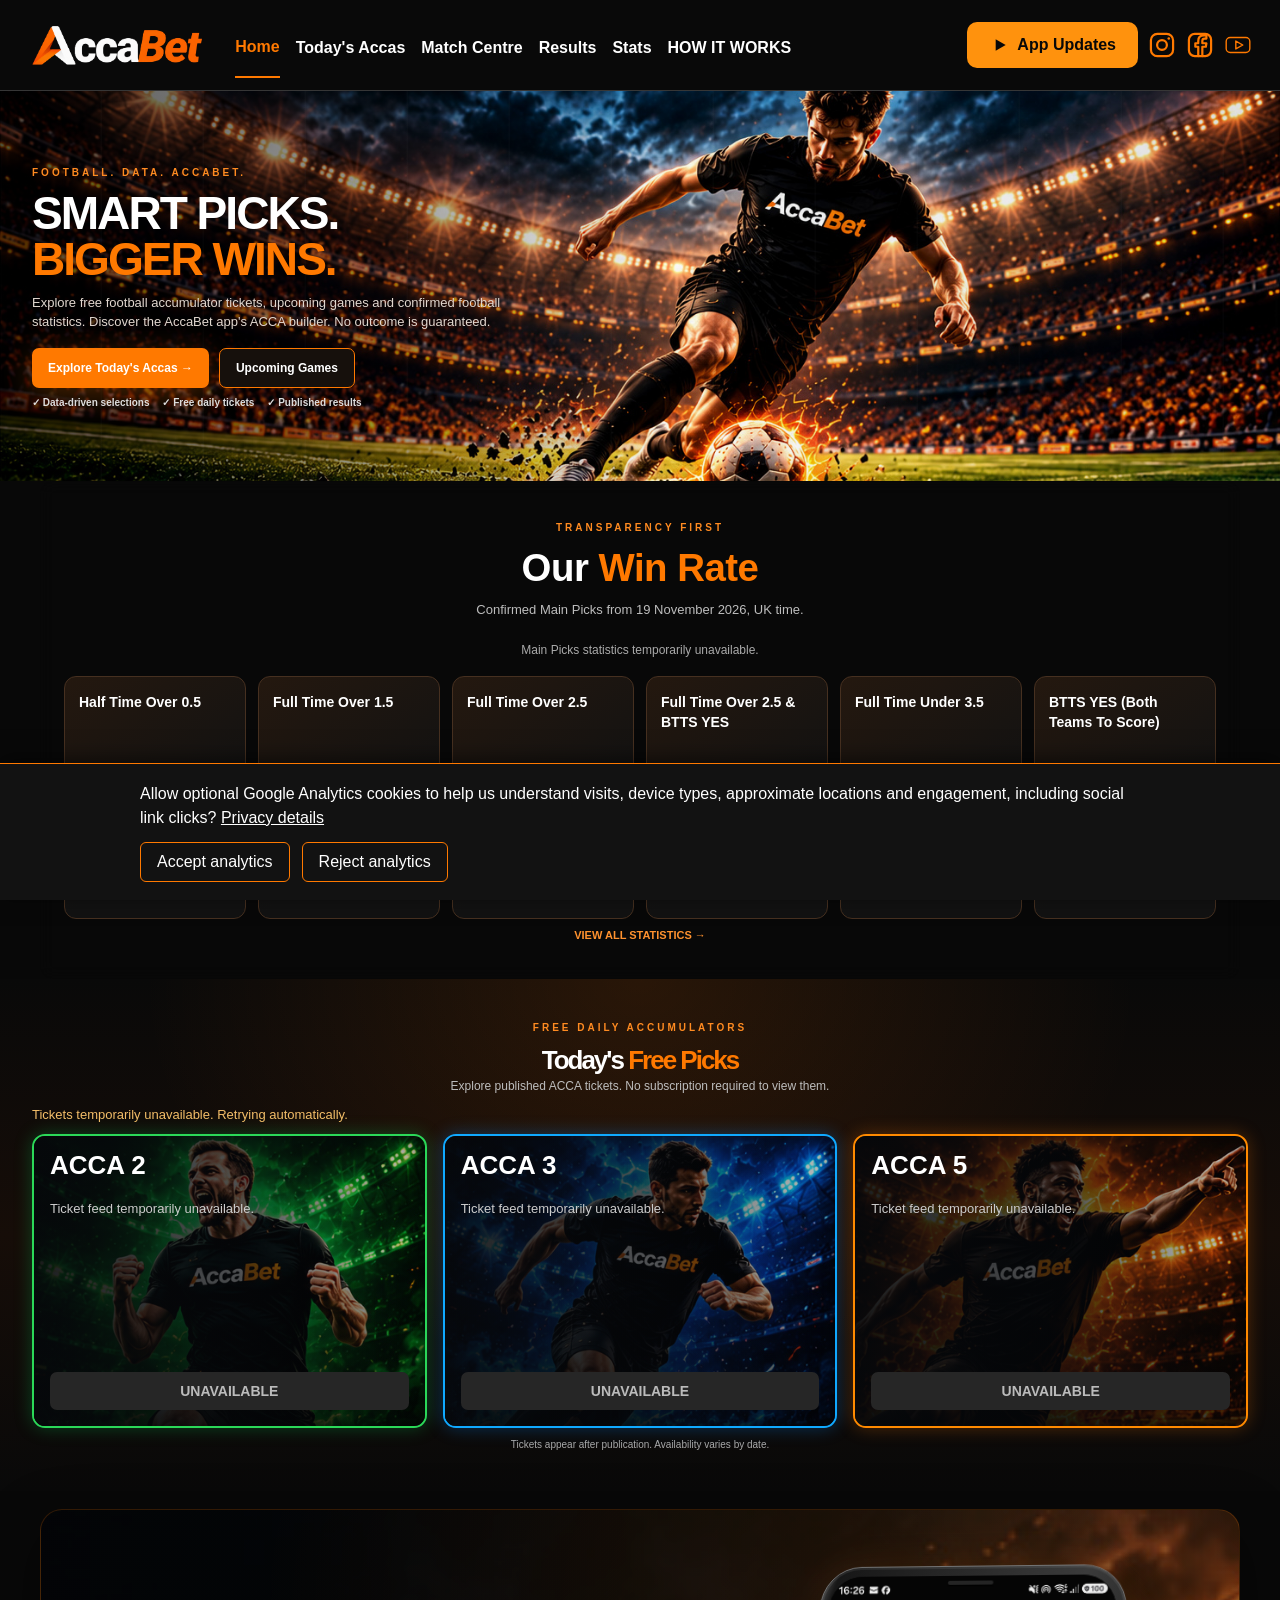
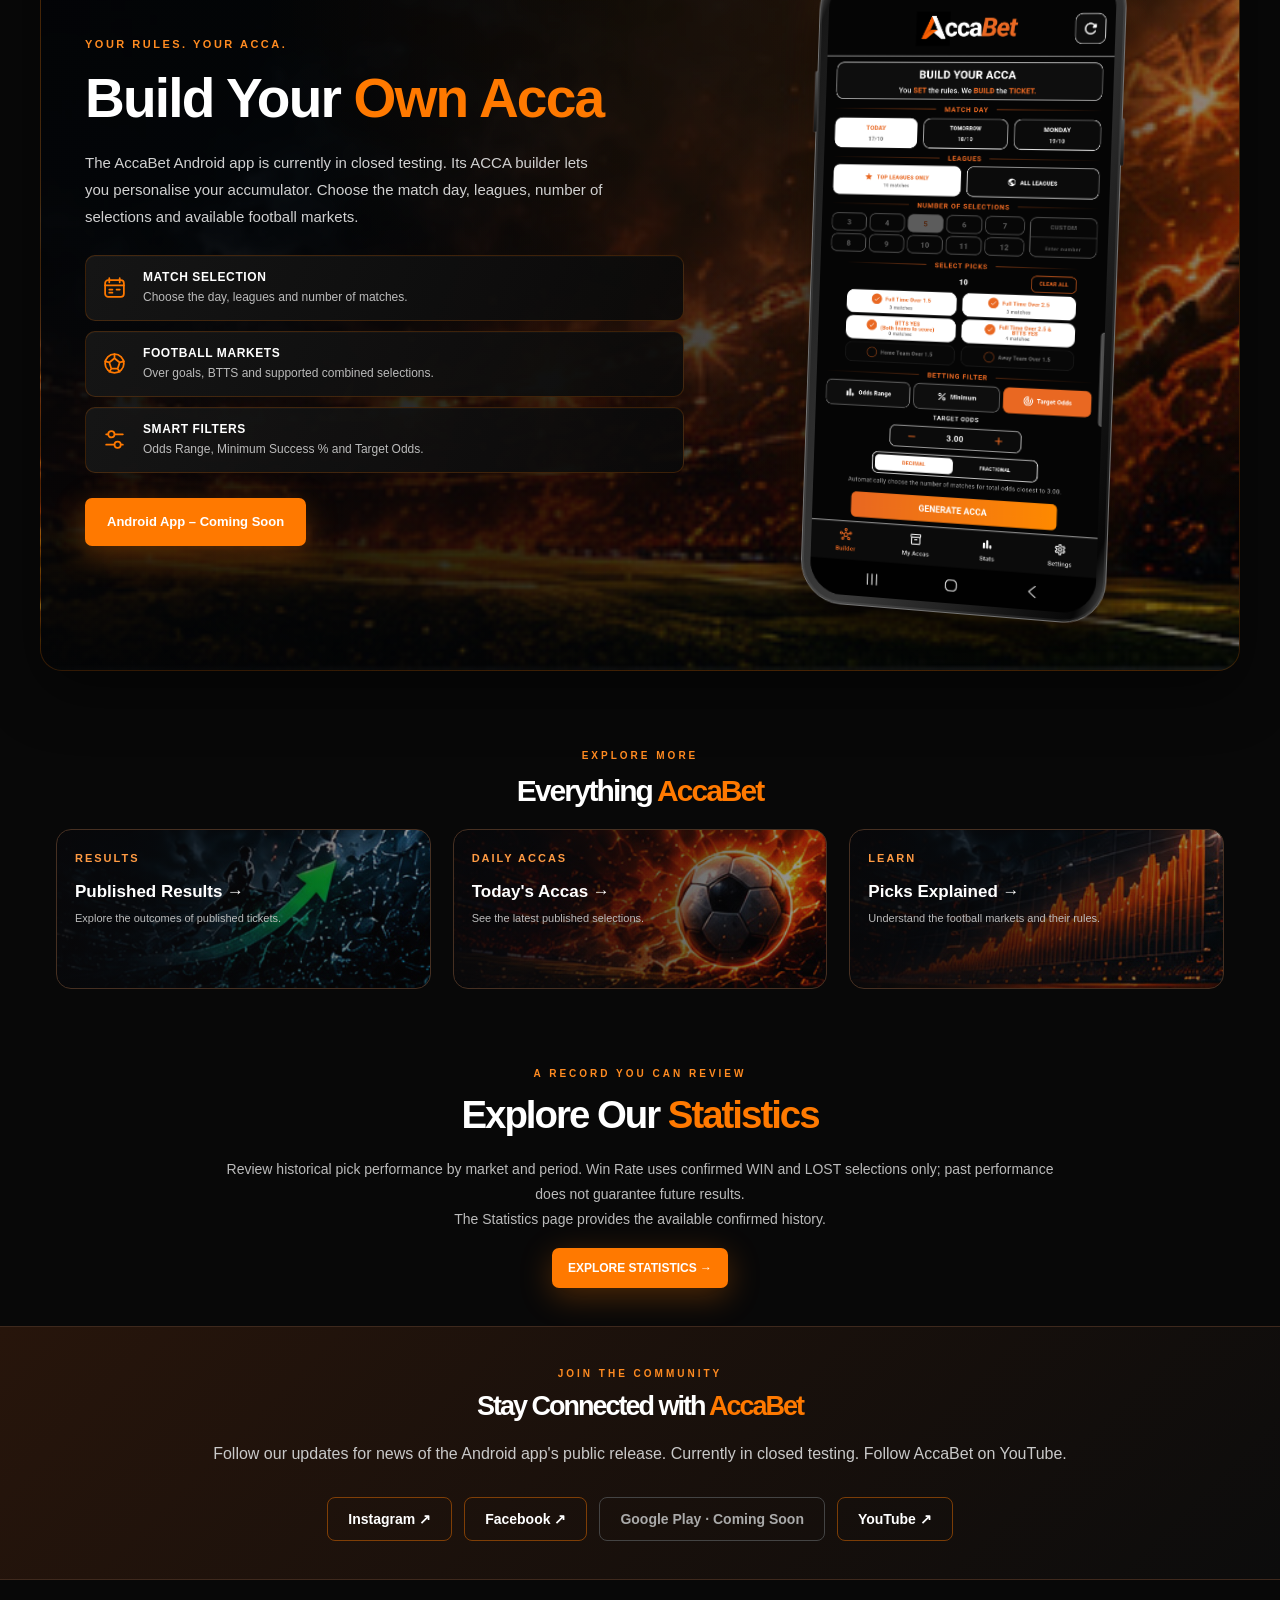
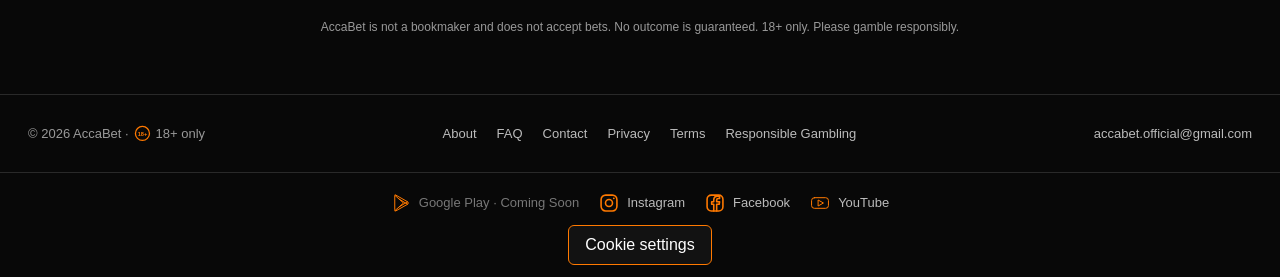
==== commit 388f121a: "Remove homepage fixture list and retain Our Win Rate cards" ====
--- a/index.html
+++ b/index.html
@@ -1,2 +1,2 @@
 <!DOCTYPE html><html lang="en-GB"><head><meta charset="utf-8"><meta name="viewport" content="width=device-width,initial-scale=1"><meta name="description" content="Explore free daily ACCA tickets, football statistics and the AccaBet accumulator builder."><title>AccaBet | Smart Football Accumulators</title><link rel="canonical" href="https://www.accabet.co.uk/"><link rel="stylesheet" href="/_astro/BaseLayout.C172cdXd.css"><style>.ab-result.ab-result{color:#f4be69;background:#2b2419;border:1px solid #756044;border-radius:6px;padding:4px 8px;font-size:12px;font-weight:800;line-height:1.4;display:inline-block}.ab-result.ab-result--win{color:#70ef9b;background:#112b1b;border-color:#337f49}.ab-result.ab-result--lost{color:#ff9090;background:#311818;border-color:#884040}.ab-result.ab-result--void{color:#ddd;background:#292929;border-color:#666}.ab-selection-result{flex-wrap:wrap;align-items:center;gap:6px;margin-top:5px;display:flex}.ab-selection-result .ab-final-score{color:#eee;font-size:13px}.ab-feed-warning{color:#f4be69;margin:8px 0;font-size:13px}
-</style><link rel="stylesheet" href="/_astro/index.DZAN1sz1.css"><style id="match-display-update">.ab-today-compact .ab-kickoff{font-size:11px;font-variant-numeric:tabular-nums;color:#ddd;line-height:1.4}.ab-today-compact .ab-compact-result .ab-result{white-space:normal}.home-preview-kickoff{display:block;font-size:11px;font-variant-numeric:tabular-nums;margin-bottom:3px}</style><style id="pick-display-update">.ab-today-compact .ab-compact-pick:has(.ab-pick-formatted){display:flex;align-self:stretch;align-items:center;justify-content:center;text-align:center}.ab-pick-formatted{display:flex;flex-direction:column;align-items:center;justify-content:center;width:100%;min-width:0;text-align:center;line-height:1.4}.ab-pick-formatted>span{display:block;white-space:nowrap;overflow-wrap:normal;flex-shrink:0}</style></head><body><header class="site-header ab-new-header" data-astro-cid-nen7h5rs><div class="header-inner ab-header-inner" data-astro-cid-nen7h5rs><a class="site-logo ab-wordmark ab-original-logo" href="/" aria-label="AccaBet Home" data-astro-cid-nen7h5rs><img src="/images/accabet-logo.png" alt="AccaBet" width="2048" height="684" data-astro-cid-nen7h5rs></a><nav class="desktop-nav ab-main-nav" aria-label="Main navigation" data-astro-cid-nen7h5rs><a href="/" class="nav-link active" aria-current="page" data-astro-cid-nen7h5rs>Home</a><a href="/todays-accas/" class="nav-link" data-astro-cid-nen7h5rs>Today&#39;s Accas</a><a href="/upcoming-games/" class="nav-link" data-astro-cid-nen7h5rs>Match Centre</a><a href="/daily-accas/" class="nav-link" data-astro-cid-nen7h5rs>Results</a><a href="/statistics/" class="nav-link" data-astro-cid-nen7h5rs>Stats</a><a href="/how-it-works" class="nav-link" data-astro-cid-nen7h5rs>HOW IT WORKS</a></nav><div class="ab-header-actions" data-astro-cid-nen7h5rs><a class="ab-download" href="/#social-platforms" aria-label="App updates and availability" data-astro-cid-nen7h5rs><svg viewBox="0 0 24 24" aria-hidden="true" data-astro-cid-nen7h5rs><path d="m8 5 12 7-12 7z" fill="currentColor" data-astro-cid-nen7h5rs></path></svg>App Updates</a><a href="https://www.instagram.com/accabet.official/" target="_blank" rel="noopener noreferrer" aria-label="Instagram" data-astro-cid-nen7h5rs><img src="/images/social/instagram.svg" alt="" data-astro-cid-nen7h5rs></a><a href="https://www.facebook.com/people/AccaBet/61596018952152/" target="_blank" rel="noopener noreferrer" aria-label="Facebook" data-astro-cid-nen7h5rs><img src="/images/social/facebook.svg" alt="" data-astro-cid-nen7h5rs></a><a href="https://www.youtube.com/@AccaBetOfficial" target="_blank" rel="noopener noreferrer" aria-label="YouTube" data-astro-cid-nen7h5rs><img src="/images/social/youtube.svg" alt="" data-astro-cid-nen7h5rs></a></div><details class="mobile-menu" data-astro-cid-nen7h5rs><summary aria-label="Open navigation menu" data-astro-cid-nen7h5rs><span data-astro-cid-nen7h5rs></span><span data-astro-cid-nen7h5rs></span><span data-astro-cid-nen7h5rs></span></summary><nav aria-label="Mobile navigation" data-astro-cid-nen7h5rs><a href="/" class="nav-link active" data-astro-cid-nen7h5rs>Home</a><a href="/todays-accas/" class="nav-link" data-astro-cid-nen7h5rs>Today&#39;s Accas</a><a href="/upcoming-games/" class="nav-link" data-astro-cid-nen7h5rs>Match Centre</a><a href="/daily-accas/" class="nav-link" data-astro-cid-nen7h5rs>Results</a><a href="/statistics/" class="nav-link" data-astro-cid-nen7h5rs>Stats</a><a href="/#social-platforms" data-astro-cid-nen7h5rs>App Updates · Coming Soon</a><a href="/how-it-works" class="nav-link" data-astro-cid-nen7h5rs>HOW IT WORKS</a></nav></details></div></header><main id="accabet-home" class="home-premium home-upgraded" data-astro-cid-lcdefpme><div id="home-slide-1" class="home-slide home-slide-first" data-astro-cid-lcdefpme><section class="home-hero" data-astro-cid-lcdefpme><div class="home-hero-content" data-astro-cid-lcdefpme><p class="home-eyebrow" data-astro-cid-lcdefpme>FOOTBALL. DATA. ACCABET.</p><h1 data-astro-cid-lcdefpme>SMART PICKS.<br data-astro-cid-lcdefpme><span data-astro-cid-lcdefpme>BIGGER WINS.</span></h1><p class="home-hero-description" data-astro-cid-lcdefpme>Explore free football accumulator tickets, upcoming games and confirmed football statistics. Discover the AccaBet app's ACCA builder. No outcome is guaranteed.</p><div class="home-actions" data-astro-cid-lcdefpme><a class="home-button home-button-primary" href="/todays-accas/" data-astro-cid-lcdefpme>Explore Today's Accas →</a><a class="home-button home-button-outline" href="/upcoming-games/" data-astro-cid-lcdefpme>Upcoming Games</a></div><div class="home-benefits" data-astro-cid-lcdefpme><span data-astro-cid-lcdefpme>✓ Data-driven selections</span><span data-astro-cid-lcdefpme>✓ Free daily tickets</span><span data-astro-cid-lcdefpme>✓ Published results</span></div></div><div class="home-hero-art" aria-hidden="true" data-astro-cid-lcdefpme><div class="home-stadium-lights" data-astro-cid-lcdefpme></div><div class="home-pitch" data-astro-cid-lcdefpme></div><div class="home-ball" data-astro-cid-lcdefpme>⚽</div><div class="home-art-label" data-astro-cid-lcdefpme>ACCA<span data-astro-cid-lcdefpme>BET</span></div></div></section><section class="home-section home-win-rate" data-astro-cid-lcdefpme><div class="home-section-heading" data-astro-cid-lcdefpme><p class="home-eyebrow" data-astro-cid-lcdefpme>TRANSPARENCY FIRST</p><h2 data-astro-cid-lcdefpme>Our <span data-astro-cid-lcdefpme>Win Rate</span></h2><p data-astro-cid-lcdefpme>Confirmed Main Picks from 19 November 2026, UK time.</p></div><p id="home-statistics-status" class="home-feed-status" role="status" data-astro-cid-lcdefpme>Loading confirmed statistics…</p><div class="home-pick-statistics" aria-busy="true" data-astro-cid-lcdefpme><article class="home-pick-stat" data-home-pick="HT_OVER_0_5" data-astro-cid-lcdefpme><h3 data-astro-cid-lcdefpme>Half Time Over 0.5</h3><strong data-stat="rate" data-astro-cid-lcdefpme>—</strong><span class="home-stat-caption" data-astro-cid-lcdefpme>WIN RATE</span><dl data-astro-cid-lcdefpme><div data-astro-cid-lcdefpme><dt data-astro-cid-lcdefpme>WIN</dt><dd data-stat="wins" data-astro-cid-lcdefpme>—</dd></div><div data-astro-cid-lcdefpme><dt data-astro-cid-lcdefpme>LOST</dt><dd data-stat="losses" data-astro-cid-lcdefpme>—</dd></div><div data-astro-cid-lcdefpme><dt data-astro-cid-lcdefpme>Settled matches</dt><dd data-stat="settled" data-astro-cid-lcdefpme>—</dd></div></dl><p data-stat="empty" data-astro-cid-lcdefpme></p></article><article class="home-pick-stat" data-home-pick="FT_OVER_1_5" data-astro-cid-lcdefpme><h3 data-astro-cid-lcdefpme>Full Time Over 1.5</h3><strong data-stat="rate" data-astro-cid-lcdefpme>—</strong><span class="home-stat-caption" data-astro-cid-lcdefpme>WIN RATE</span><dl data-astro-cid-lcdefpme><div data-astro-cid-lcdefpme><dt data-astro-cid-lcdefpme>WIN</dt><dd data-stat="wins" data-astro-cid-lcdefpme>—</dd></div><div data-astro-cid-lcdefpme><dt data-astro-cid-lcdefpme>LOST</dt><dd data-stat="losses" data-astro-cid-lcdefpme>—</dd></div><div data-astro-cid-lcdefpme><dt data-astro-cid-lcdefpme>Settled matches</dt><dd data-stat="settled" data-astro-cid-lcdefpme>—</dd></div></dl><p data-stat="empty" data-astro-cid-lcdefpme></p></article><article class="home-pick-stat" data-home-pick="FT_OVER_2_5" data-astro-cid-lcdefpme><h3 data-astro-cid-lcdefpme>Full Time Over 2.5</h3><strong data-stat="rate" data-astro-cid-lcdefpme>—</strong><span class="home-stat-caption" data-astro-cid-lcdefpme>WIN RATE</span><dl data-astro-cid-lcdefpme><div data-astro-cid-lcdefpme><dt data-astro-cid-lcdefpme>WIN</dt><dd data-stat="wins" data-astro-cid-lcdefpme>—</dd></div><div data-astro-cid-lcdefpme><dt data-astro-cid-lcdefpme>LOST</dt><dd data-stat="losses" data-astro-cid-lcdefpme>—</dd></div><div data-astro-cid-lcdefpme><dt data-astro-cid-lcdefpme>Settled matches</dt><dd data-stat="settled" data-astro-cid-lcdefpme>—</dd></div></dl><p data-stat="empty" data-astro-cid-lcdefpme></p></article><article class="home-pick-stat" data-home-pick="FT_OVER_2_5_BTTS_YES" data-astro-cid-lcdefpme><h3 data-astro-cid-lcdefpme>Full Time Over 2.5 &amp; BTTS YES</h3><strong data-stat="rate" data-astro-cid-lcdefpme>—</strong><span class="home-stat-caption" data-astro-cid-lcdefpme>WIN RATE</span><dl data-astro-cid-lcdefpme><div data-astro-cid-lcdefpme><dt data-astro-cid-lcdefpme>WIN</dt><dd data-stat="wins" data-astro-cid-lcdefpme>—</dd></div><div data-astro-cid-lcdefpme><dt data-astro-cid-lcdefpme>LOST</dt><dd data-stat="losses" data-astro-cid-lcdefpme>—</dd></div><div data-astro-cid-lcdefpme><dt data-astro-cid-lcdefpme>Settled matches</dt><dd data-stat="settled" data-astro-cid-lcdefpme>—</dd></div></dl><p data-stat="empty" data-astro-cid-lcdefpme></p></article><article class="home-pick-stat" data-home-pick="FT_UNDER_3_5" data-astro-cid-lcdefpme><h3 data-astro-cid-lcdefpme>Full Time Under 3.5</h3><strong data-stat="rate" data-astro-cid-lcdefpme>—</strong><span class="home-stat-caption" data-astro-cid-lcdefpme>WIN RATE</span><dl data-astro-cid-lcdefpme><div data-astro-cid-lcdefpme><dt data-astro-cid-lcdefpme>WIN</dt><dd data-stat="wins" data-astro-cid-lcdefpme>—</dd></div><div data-astro-cid-lcdefpme><dt data-astro-cid-lcdefpme>LOST</dt><dd data-stat="losses" data-astro-cid-lcdefpme>—</dd></div><div data-astro-cid-lcdefpme><dt data-astro-cid-lcdefpme>Settled matches</dt><dd data-stat="settled" data-astro-cid-lcdefpme>—</dd></div></dl><p data-stat="empty" data-astro-cid-lcdefpme></p></article><article class="home-pick-stat" data-home-pick="BTTS_YES" data-astro-cid-lcdefpme><h3 data-astro-cid-lcdefpme>BTTS YES (Both Teams To Score)</h3><strong data-stat="rate" data-astro-cid-lcdefpme>—</strong><span class="home-stat-caption" data-astro-cid-lcdefpme>WIN RATE</span><dl data-astro-cid-lcdefpme><div data-astro-cid-lcdefpme><dt data-astro-cid-lcdefpme>WIN</dt><dd data-stat="wins" data-astro-cid-lcdefpme>—</dd></div><div data-astro-cid-lcdefpme><dt data-astro-cid-lcdefpme>LOST</dt><dd data-stat="losses" data-astro-cid-lcdefpme>—</dd></div><div data-astro-cid-lcdefpme><dt data-astro-cid-lcdefpme>Settled matches</dt><dd data-stat="settled" data-astro-cid-lcdefpme>—</dd></div></dl><p data-stat="empty" data-astro-cid-lcdefpme></p></article></div><h3 data-astro-cid-lcdefpme>Main Picks</h3><ul id="official-main-picks" data-astro-cid-lcdefpme></ul><a class="home-text-link" href="/statistics/" data-astro-cid-lcdefpme>VIEW ALL STATISTICS →</a></section><section class="home-section home-free-picks" data-astro-cid-lcdefpme><div class="home-section-heading" data-astro-cid-lcdefpme><p class="home-eyebrow" data-astro-cid-lcdefpme>FREE DAILY ACCUMULATORS</p><h2 data-astro-cid-lcdefpme>Today's <span data-astro-cid-lcdefpme>Free Picks</span></h2><p data-astro-cid-lcdefpme>Explore published ACCA tickets. No subscription required to view them.</p></div><p id="ab-feed-warning" class="ab-feed-warning" role="status" data-astro-cid-lcdefpme></p><div id="ab-public-tickets" class="home-picks-grid" aria-live="polite" data-astro-cid-lcdefpme><p class="home-note" data-astro-cid-lcdefpme>Loading published tickets...</p></div><p class="home-note" data-astro-cid-lcdefpme>Tickets appear after publication. Availability varies by date.</p></section></div><div id="home-slide-2" class="home-slide home-slide-second" data-astro-cid-lcdefpme><section id="build-your-acca" class="home-section home-builder" data-astro-cid-lcdefpme><div class="home-builder-copy" data-astro-cid-lcdefpme><p class="home-eyebrow" data-astro-cid-lcdefpme>YOUR RULES. YOUR ACCA.</p><h2 data-astro-cid-lcdefpme>Build Your <span data-astro-cid-lcdefpme>Own Acca</span></h2><p data-astro-cid-lcdefpme>The AccaBet Android app is currently in closed testing. Its ACCA builder lets you personalise your accumulator. Choose the match day, leagues, number of selections and available football markets.</p><div class="home-feature-list" data-astro-cid-lcdefpme><div data-astro-cid-lcdefpme><svg viewBox="0 0 24 24" aria-hidden="true" fill="none" stroke="currentColor" stroke-width="1.7" stroke-linecap="round" stroke-linejoin="round" data-astro-cid-lcdefpme><rect x="3" y="5" width="18" height="16" rx="3" data-astro-cid-lcdefpme></rect><path d="M7 3v4M17 3v4M3 10h18M7 14h3M14 14h3M7 17h3" data-astro-cid-lcdefpme></path></svg><div data-astro-cid-lcdefpme><strong data-astro-cid-lcdefpme>MATCH SELECTION</strong><span data-astro-cid-lcdefpme>Choose the day, leagues and number of matches.</span></div></div><div data-astro-cid-lcdefpme><svg viewBox="0 0 24 24" aria-hidden="true" fill="none" stroke="currentColor" stroke-width="1.7" stroke-linecap="round" stroke-linejoin="round" data-astro-cid-lcdefpme><circle cx="12" cy="12" r="9" data-astro-cid-lcdefpme></circle><path d="m12 7 5 4-2 6H9l-2-6 5-4ZM12 7V3M7 11l-4-1M9 17l-2 3M15 17l2 3M17 11l4-1" data-astro-cid-lcdefpme></path></svg><div data-astro-cid-lcdefpme><strong data-astro-cid-lcdefpme>FOOTBALL MARKETS</strong><span data-astro-cid-lcdefpme>Over goals, BTTS and supported combined selections.</span></div></div><div data-astro-cid-lcdefpme><svg viewBox="0 0 24 24" aria-hidden="true" fill="none" stroke="currentColor" stroke-width="1.7" stroke-linecap="round" data-astro-cid-lcdefpme><path d="M4 7h16M4 17h16" data-astro-cid-lcdefpme></path><circle cx="9" cy="7" r="3" fill="#141414" data-astro-cid-lcdefpme></circle><circle cx="15" cy="17" r="3" fill="#141414" data-astro-cid-lcdefpme></circle></svg><div data-astro-cid-lcdefpme><strong data-astro-cid-lcdefpme>SMART FILTERS</strong><span data-astro-cid-lcdefpme>Odds Range, Minimum Success % and Target Odds.</span></div></div></div><a class="home-button home-button-primary" href="#social-platforms" data-astro-cid-lcdefpme>Android App – Coming Soon</a></div><figure class="home-phone-wrap" data-astro-cid-lcdefpme><div class="home-phone" data-astro-cid-lcdefpme><div class="home-phone-camera" aria-hidden="true" data-astro-cid-lcdefpme></div><div class="home-phone-screen" data-astro-cid-lcdefpme><img class="home-real-builder-screen" src="/images/home-v2/accabet-builder-real.png" width="1080" height="2340" alt="Actual AccaBet Android Builder screen showing match day, leagues, selections, football markets and betting filters" loading="lazy" decoding="async" data-astro-cid-lcdefpme></div></div></figure></section><section class="home-section home-explore" data-astro-cid-lcdefpme><div class="home-section-heading" data-astro-cid-lcdefpme><p class="home-eyebrow" data-astro-cid-lcdefpme>EXPLORE MORE</p><h2 data-astro-cid-lcdefpme>Everything <span data-astro-cid-lcdefpme>AccaBet</span></h2></div><div class="home-explore-grid" data-astro-cid-lcdefpme><a href="/daily-accas/" data-astro-cid-lcdefpme><span data-astro-cid-lcdefpme>RESULTS</span><h3 data-astro-cid-lcdefpme>Published Results →</h3><p data-astro-cid-lcdefpme>Explore the outcomes of published tickets.</p></a><a href="/todays-accas/" data-astro-cid-lcdefpme><span data-astro-cid-lcdefpme>DAILY ACCAS</span><h3 data-astro-cid-lcdefpme>Today's Accas →</h3><p data-astro-cid-lcdefpme>See the latest published selections.</p></a><a href="/picks-explained/" data-astro-cid-lcdefpme><span data-astro-cid-lcdefpme>LEARN</span><h3 data-astro-cid-lcdefpme>Picks Explained →</h3><p data-astro-cid-lcdefpme>Understand the football markets and their rules.</p></a></div></section><section class="home-section home-statistics-intro" data-astro-cid-lcdefpme><p class="home-eyebrow" data-astro-cid-lcdefpme>A RECORD YOU CAN REVIEW</p><h2 data-astro-cid-lcdefpme>Explore Our <span data-astro-cid-lcdefpme>Statistics</span></h2><p data-astro-cid-lcdefpme>Review historical pick performance by market and period. Win Rate uses confirmed WIN and LOST selections only; past performance does not guarantee future results.</p><p id="home-statistics-summary" class="home-feed-status" data-astro-cid-lcdefpme>The Statistics page provides the available confirmed history.</p><a class="home-button home-button-primary" href="/statistics/" data-astro-cid-lcdefpme>EXPLORE STATISTICS →</a></section><section id="social-platforms" class="home-section home-social" data-astro-cid-lcdefpme><p class="home-eyebrow" data-astro-cid-lcdefpme>JOIN THE COMMUNITY</p><h2 data-astro-cid-lcdefpme>Stay Connected with <span data-astro-cid-lcdefpme>AccaBet</span></h2><p data-astro-cid-lcdefpme>Follow our updates for news of the Android app's public release. Currently in closed testing. Follow AccaBet on YouTube.</p><div class="home-social-links" data-astro-cid-lcdefpme><a href="https://www.instagram.com/accabet.official/" target="_blank" rel="noopener noreferrer" data-astro-cid-lcdefpme>Instagram ↗</a><a href="https://www.facebook.com/people/AccaBet/61596018952152/" target="_blank" rel="noopener noreferrer" data-astro-cid-lcdefpme>Facebook ↗</a><span data-astro-cid-lcdefpme>Google Play · Coming Soon</span><a href="https://www.youtube.com/@AccaBetOfficial" target="_blank" rel="noopener noreferrer" data-astro-cid-lcdefpme>YouTube ↗</a></div></section></div><p class="home-disclaimer" data-astro-cid-lcdefpme>AccaBet is not a bookmaker and does not accept bets. No outcome is guaranteed. 18+ only. Please gamble responsibly.</p></main><script type="module" src="/_astro/main-page-tickets.8046979b52e6.js"></script><script type="module" src="/_astro/official-main-picks.d889fc5066c0.js"></script><footer class="site-footer"><div class="footer-inner"><span class="footer-age">© 2026 AccaBet · <svg class="ab-icon" aria-hidden="true" viewBox="0 0 24 24" fill="none" stroke="currentColor" stroke-width="1.8"><circle cx="12" cy="12" r="10"></circle><text x="12" y="15.5" text-anchor="middle" font-size="8" font-weight="800" stroke="none" fill="currentColor">18+</text></svg> 18+ only</span><nav aria-label="Footer navigation"><a href="/how-it-works/">About</a><a href="/faq/">FAQ</a><a href="/contact/">Contact</a><a href="/privacy/">Privacy</a><a href="/terms/">Terms</a><a href="/responsible-gambling/">Responsible Gambling</a></nav><a href="mailto:accabet.official@gmail.com">accabet.official@gmail.com</a></div><nav class="footer-social" aria-label="Social platforms"><span><img class="footer-social-logo" src="/images/social/google-play.svg" alt="" aria-hidden="true"> Google Play · Coming Soon</span><a href="https://www.instagram.com/accabet.official/" target="_blank" rel="noopener noreferrer"><img class="footer-social-logo" src="/images/social/instagram.svg" alt="" aria-hidden="true"> Instagram</a><a href="https://www.facebook.com/people/AccaBet/61596018952152/" target="_blank" rel="noopener noreferrer"><img class="footer-social-logo" src="/images/social/facebook.svg" alt="" aria-hidden="true"> Facebook</a><a href="https://www.youtube.com/@AccaBetOfficial" target="_blank" rel="noopener noreferrer"><img class="footer-social-logo" src="/images/social/youtube.svg" alt="" aria-hidden="true"> YouTube</a></nav></footer><aside id="analytics-consent" aria-label="Analytics cookie preferences" hidden data-astro-cid-5krk3x6l><p data-astro-cid-5krk3x6l>Allow optional Google Analytics cookies to help us understand visits, device types, approximate locations and engagement, including social link clicks? <a href="/privacy/#website-analytics" data-astro-cid-5krk3x6l>Privacy details</a></p><div data-astro-cid-5krk3x6l><button type="button" data-analytics-choice="accepted" data-astro-cid-5krk3x6l>Accept analytics</button><button type="button" data-analytics-choice="rejected" data-astro-cid-5krk3x6l>Reject analytics</button></div></aside><button id="analytics-settings" type="button" data-astro-cid-5krk3x6l>Cookie settings</button><script defer src="/analytics.js" data-measurement-id="G-DXY0L56227"></script></body></html>+</style><link rel="stylesheet" href="/_astro/index.DZAN1sz1.css"><style id="match-display-update">.ab-today-compact .ab-kickoff{font-size:11px;font-variant-numeric:tabular-nums;color:#ddd;line-height:1.4}.ab-today-compact .ab-compact-result .ab-result{white-space:normal}.home-preview-kickoff{display:block;font-size:11px;font-variant-numeric:tabular-nums;margin-bottom:3px}</style><style id="pick-display-update">.ab-today-compact .ab-compact-pick:has(.ab-pick-formatted){display:flex;align-self:stretch;align-items:center;justify-content:center;text-align:center}.ab-pick-formatted{display:flex;flex-direction:column;align-items:center;justify-content:center;width:100%;min-width:0;text-align:center;line-height:1.4}.ab-pick-formatted>span{display:block;white-space:nowrap;overflow-wrap:normal;flex-shrink:0}</style></head><body><header class="site-header ab-new-header" data-astro-cid-nen7h5rs><div class="header-inner ab-header-inner" data-astro-cid-nen7h5rs><a class="site-logo ab-wordmark ab-original-logo" href="/" aria-label="AccaBet Home" data-astro-cid-nen7h5rs><img src="/images/accabet-logo.png" alt="AccaBet" width="2048" height="684" data-astro-cid-nen7h5rs></a><nav class="desktop-nav ab-main-nav" aria-label="Main navigation" data-astro-cid-nen7h5rs><a href="/" class="nav-link active" aria-current="page" data-astro-cid-nen7h5rs>Home</a><a href="/todays-accas/" class="nav-link" data-astro-cid-nen7h5rs>Today&#39;s Accas</a><a href="/upcoming-games/" class="nav-link" data-astro-cid-nen7h5rs>Match Centre</a><a href="/daily-accas/" class="nav-link" data-astro-cid-nen7h5rs>Results</a><a href="/statistics/" class="nav-link" data-astro-cid-nen7h5rs>Stats</a><a href="/how-it-works" class="nav-link" data-astro-cid-nen7h5rs>HOW IT WORKS</a></nav><div class="ab-header-actions" data-astro-cid-nen7h5rs><a class="ab-download" href="/#social-platforms" aria-label="App updates and availability" data-astro-cid-nen7h5rs><svg viewBox="0 0 24 24" aria-hidden="true" data-astro-cid-nen7h5rs><path d="m8 5 12 7-12 7z" fill="currentColor" data-astro-cid-nen7h5rs></path></svg>App Updates</a><a href="https://www.instagram.com/accabet.official/" target="_blank" rel="noopener noreferrer" aria-label="Instagram" data-astro-cid-nen7h5rs><img src="/images/social/instagram.svg" alt="" data-astro-cid-nen7h5rs></a><a href="https://www.facebook.com/people/AccaBet/61596018952152/" target="_blank" rel="noopener noreferrer" aria-label="Facebook" data-astro-cid-nen7h5rs><img src="/images/social/facebook.svg" alt="" data-astro-cid-nen7h5rs></a><a href="https://www.youtube.com/@AccaBetOfficial" target="_blank" rel="noopener noreferrer" aria-label="YouTube" data-astro-cid-nen7h5rs><img src="/images/social/youtube.svg" alt="" data-astro-cid-nen7h5rs></a></div><details class="mobile-menu" data-astro-cid-nen7h5rs><summary aria-label="Open navigation menu" data-astro-cid-nen7h5rs><span data-astro-cid-nen7h5rs></span><span data-astro-cid-nen7h5rs></span><span data-astro-cid-nen7h5rs></span></summary><nav aria-label="Mobile navigation" data-astro-cid-nen7h5rs><a href="/" class="nav-link active" data-astro-cid-nen7h5rs>Home</a><a href="/todays-accas/" class="nav-link" data-astro-cid-nen7h5rs>Today&#39;s Accas</a><a href="/upcoming-games/" class="nav-link" data-astro-cid-nen7h5rs>Match Centre</a><a href="/daily-accas/" class="nav-link" data-astro-cid-nen7h5rs>Results</a><a href="/statistics/" class="nav-link" data-astro-cid-nen7h5rs>Stats</a><a href="/#social-platforms" data-astro-cid-nen7h5rs>App Updates · Coming Soon</a><a href="/how-it-works" class="nav-link" data-astro-cid-nen7h5rs>HOW IT WORKS</a></nav></details></div></header><main id="accabet-home" class="home-premium home-upgraded" data-astro-cid-lcdefpme><div id="home-slide-1" class="home-slide home-slide-first" data-astro-cid-lcdefpme><section class="home-hero" data-astro-cid-lcdefpme><div class="home-hero-content" data-astro-cid-lcdefpme><p class="home-eyebrow" data-astro-cid-lcdefpme>FOOTBALL. DATA. ACCABET.</p><h1 data-astro-cid-lcdefpme>SMART PICKS.<br data-astro-cid-lcdefpme><span data-astro-cid-lcdefpme>BIGGER WINS.</span></h1><p class="home-hero-description" data-astro-cid-lcdefpme>Explore free football accumulator tickets, upcoming games and confirmed football statistics. Discover the AccaBet app's ACCA builder. No outcome is guaranteed.</p><div class="home-actions" data-astro-cid-lcdefpme><a class="home-button home-button-primary" href="/todays-accas/" data-astro-cid-lcdefpme>Explore Today's Accas →</a><a class="home-button home-button-outline" href="/upcoming-games/" data-astro-cid-lcdefpme>Upcoming Games</a></div><div class="home-benefits" data-astro-cid-lcdefpme><span data-astro-cid-lcdefpme>✓ Data-driven selections</span><span data-astro-cid-lcdefpme>✓ Free daily tickets</span><span data-astro-cid-lcdefpme>✓ Published results</span></div></div><div class="home-hero-art" aria-hidden="true" data-astro-cid-lcdefpme><div class="home-stadium-lights" data-astro-cid-lcdefpme></div><div class="home-pitch" data-astro-cid-lcdefpme></div><div class="home-ball" data-astro-cid-lcdefpme>⚽</div><div class="home-art-label" data-astro-cid-lcdefpme>ACCA<span data-astro-cid-lcdefpme>BET</span></div></div></section><section class="home-section home-win-rate" data-astro-cid-lcdefpme><div class="home-section-heading" data-astro-cid-lcdefpme><p class="home-eyebrow" data-astro-cid-lcdefpme>TRANSPARENCY FIRST</p><h2 data-astro-cid-lcdefpme>Our <span data-astro-cid-lcdefpme>Win Rate</span></h2><p data-astro-cid-lcdefpme>Confirmed Main Picks from 19 November 2026, UK time.</p></div><p id="home-statistics-status" class="home-feed-status" role="status" data-astro-cid-lcdefpme>Loading confirmed statistics…</p><div class="home-pick-statistics" aria-busy="true" data-astro-cid-lcdefpme><article class="home-pick-stat" data-home-pick="HT_OVER_0_5" data-astro-cid-lcdefpme><h3 data-astro-cid-lcdefpme>Half Time Over 0.5</h3><strong data-stat="rate" data-astro-cid-lcdefpme>—</strong><span class="home-stat-caption" data-astro-cid-lcdefpme>WIN RATE</span><dl data-astro-cid-lcdefpme><div data-astro-cid-lcdefpme><dt data-astro-cid-lcdefpme>WIN</dt><dd data-stat="wins" data-astro-cid-lcdefpme>—</dd></div><div data-astro-cid-lcdefpme><dt data-astro-cid-lcdefpme>LOST</dt><dd data-stat="losses" data-astro-cid-lcdefpme>—</dd></div><div data-astro-cid-lcdefpme><dt data-astro-cid-lcdefpme>Settled matches</dt><dd data-stat="settled" data-astro-cid-lcdefpme>—</dd></div></dl><p data-stat="empty" data-astro-cid-lcdefpme></p></article><article class="home-pick-stat" data-home-pick="FT_OVER_1_5" data-astro-cid-lcdefpme><h3 data-astro-cid-lcdefpme>Full Time Over 1.5</h3><strong data-stat="rate" data-astro-cid-lcdefpme>—</strong><span class="home-stat-caption" data-astro-cid-lcdefpme>WIN RATE</span><dl data-astro-cid-lcdefpme><div data-astro-cid-lcdefpme><dt data-astro-cid-lcdefpme>WIN</dt><dd data-stat="wins" data-astro-cid-lcdefpme>—</dd></div><div data-astro-cid-lcdefpme><dt data-astro-cid-lcdefpme>LOST</dt><dd data-stat="losses" data-astro-cid-lcdefpme>—</dd></div><div data-astro-cid-lcdefpme><dt data-astro-cid-lcdefpme>Settled matches</dt><dd data-stat="settled" data-astro-cid-lcdefpme>—</dd></div></dl><p data-stat="empty" data-astro-cid-lcdefpme></p></article><article class="home-pick-stat" data-home-pick="FT_OVER_2_5" data-astro-cid-lcdefpme><h3 data-astro-cid-lcdefpme>Full Time Over 2.5</h3><strong data-stat="rate" data-astro-cid-lcdefpme>—</strong><span class="home-stat-caption" data-astro-cid-lcdefpme>WIN RATE</span><dl data-astro-cid-lcdefpme><div data-astro-cid-lcdefpme><dt data-astro-cid-lcdefpme>WIN</dt><dd data-stat="wins" data-astro-cid-lcdefpme>—</dd></div><div data-astro-cid-lcdefpme><dt data-astro-cid-lcdefpme>LOST</dt><dd data-stat="losses" data-astro-cid-lcdefpme>—</dd></div><div data-astro-cid-lcdefpme><dt data-astro-cid-lcdefpme>Settled matches</dt><dd data-stat="settled" data-astro-cid-lcdefpme>—</dd></div></dl><p data-stat="empty" data-astro-cid-lcdefpme></p></article><article class="home-pick-stat" data-home-pick="FT_OVER_2_5_BTTS_YES" data-astro-cid-lcdefpme><h3 data-astro-cid-lcdefpme>Full Time Over 2.5 &amp; BTTS YES</h3><strong data-stat="rate" data-astro-cid-lcdefpme>—</strong><span class="home-stat-caption" data-astro-cid-lcdefpme>WIN RATE</span><dl data-astro-cid-lcdefpme><div data-astro-cid-lcdefpme><dt data-astro-cid-lcdefpme>WIN</dt><dd data-stat="wins" data-astro-cid-lcdefpme>—</dd></div><div data-astro-cid-lcdefpme><dt data-astro-cid-lcdefpme>LOST</dt><dd data-stat="losses" data-astro-cid-lcdefpme>—</dd></div><div data-astro-cid-lcdefpme><dt data-astro-cid-lcdefpme>Settled matches</dt><dd data-stat="settled" data-astro-cid-lcdefpme>—</dd></div></dl><p data-stat="empty" data-astro-cid-lcdefpme></p></article><article class="home-pick-stat" data-home-pick="FT_UNDER_3_5" data-astro-cid-lcdefpme><h3 data-astro-cid-lcdefpme>Full Time Under 3.5</h3><strong data-stat="rate" data-astro-cid-lcdefpme>—</strong><span class="home-stat-caption" data-astro-cid-lcdefpme>WIN RATE</span><dl data-astro-cid-lcdefpme><div data-astro-cid-lcdefpme><dt data-astro-cid-lcdefpme>WIN</dt><dd data-stat="wins" data-astro-cid-lcdefpme>—</dd></div><div data-astro-cid-lcdefpme><dt data-astro-cid-lcdefpme>LOST</dt><dd data-stat="losses" data-astro-cid-lcdefpme>—</dd></div><div data-astro-cid-lcdefpme><dt data-astro-cid-lcdefpme>Settled matches</dt><dd data-stat="settled" data-astro-cid-lcdefpme>—</dd></div></dl><p data-stat="empty" data-astro-cid-lcdefpme></p></article><article class="home-pick-stat" data-home-pick="BTTS_YES" data-astro-cid-lcdefpme><h3 data-astro-cid-lcdefpme>BTTS YES (Both Teams To Score)</h3><strong data-stat="rate" data-astro-cid-lcdefpme>—</strong><span class="home-stat-caption" data-astro-cid-lcdefpme>WIN RATE</span><dl data-astro-cid-lcdefpme><div data-astro-cid-lcdefpme><dt data-astro-cid-lcdefpme>WIN</dt><dd data-stat="wins" data-astro-cid-lcdefpme>—</dd></div><div data-astro-cid-lcdefpme><dt data-astro-cid-lcdefpme>LOST</dt><dd data-stat="losses" data-astro-cid-lcdefpme>—</dd></div><div data-astro-cid-lcdefpme><dt data-astro-cid-lcdefpme>Settled matches</dt><dd data-stat="settled" data-astro-cid-lcdefpme>—</dd></div></dl><p data-stat="empty" data-astro-cid-lcdefpme></p></article></div><a class="home-text-link" href="/statistics/" data-astro-cid-lcdefpme>VIEW ALL STATISTICS →</a></section><section class="home-section home-free-picks" data-astro-cid-lcdefpme><div class="home-section-heading" data-astro-cid-lcdefpme><p class="home-eyebrow" data-astro-cid-lcdefpme>FREE DAILY ACCUMULATORS</p><h2 data-astro-cid-lcdefpme>Today's <span data-astro-cid-lcdefpme>Free Picks</span></h2><p data-astro-cid-lcdefpme>Explore published ACCA tickets. No subscription required to view them.</p></div><p id="ab-feed-warning" class="ab-feed-warning" role="status" data-astro-cid-lcdefpme></p><div id="ab-public-tickets" class="home-picks-grid" aria-live="polite" data-astro-cid-lcdefpme><p class="home-note" data-astro-cid-lcdefpme>Loading published tickets...</p></div><p class="home-note" data-astro-cid-lcdefpme>Tickets appear after publication. Availability varies by date.</p></section></div><div id="home-slide-2" class="home-slide home-slide-second" data-astro-cid-lcdefpme><section id="build-your-acca" class="home-section home-builder" data-astro-cid-lcdefpme><div class="home-builder-copy" data-astro-cid-lcdefpme><p class="home-eyebrow" data-astro-cid-lcdefpme>YOUR RULES. YOUR ACCA.</p><h2 data-astro-cid-lcdefpme>Build Your <span data-astro-cid-lcdefpme>Own Acca</span></h2><p data-astro-cid-lcdefpme>The AccaBet Android app is currently in closed testing. Its ACCA builder lets you personalise your accumulator. Choose the match day, leagues, number of selections and available football markets.</p><div class="home-feature-list" data-astro-cid-lcdefpme><div data-astro-cid-lcdefpme><svg viewBox="0 0 24 24" aria-hidden="true" fill="none" stroke="currentColor" stroke-width="1.7" stroke-linecap="round" stroke-linejoin="round" data-astro-cid-lcdefpme><rect x="3" y="5" width="18" height="16" rx="3" data-astro-cid-lcdefpme></rect><path d="M7 3v4M17 3v4M3 10h18M7 14h3M14 14h3M7 17h3" data-astro-cid-lcdefpme></path></svg><div data-astro-cid-lcdefpme><strong data-astro-cid-lcdefpme>MATCH SELECTION</strong><span data-astro-cid-lcdefpme>Choose the day, leagues and number of matches.</span></div></div><div data-astro-cid-lcdefpme><svg viewBox="0 0 24 24" aria-hidden="true" fill="none" stroke="currentColor" stroke-width="1.7" stroke-linecap="round" stroke-linejoin="round" data-astro-cid-lcdefpme><circle cx="12" cy="12" r="9" data-astro-cid-lcdefpme></circle><path d="m12 7 5 4-2 6H9l-2-6 5-4ZM12 7V3M7 11l-4-1M9 17l-2 3M15 17l2 3M17 11l4-1" data-astro-cid-lcdefpme></path></svg><div data-astro-cid-lcdefpme><strong data-astro-cid-lcdefpme>FOOTBALL MARKETS</strong><span data-astro-cid-lcdefpme>Over goals, BTTS and supported combined selections.</span></div></div><div data-astro-cid-lcdefpme><svg viewBox="0 0 24 24" aria-hidden="true" fill="none" stroke="currentColor" stroke-width="1.7" stroke-linecap="round" data-astro-cid-lcdefpme><path d="M4 7h16M4 17h16" data-astro-cid-lcdefpme></path><circle cx="9" cy="7" r="3" fill="#141414" data-astro-cid-lcdefpme></circle><circle cx="15" cy="17" r="3" fill="#141414" data-astro-cid-lcdefpme></circle></svg><div data-astro-cid-lcdefpme><strong data-astro-cid-lcdefpme>SMART FILTERS</strong><span data-astro-cid-lcdefpme>Odds Range, Minimum Success % and Target Odds.</span></div></div></div><a class="home-button home-button-primary" href="#social-platforms" data-astro-cid-lcdefpme>Android App – Coming Soon</a></div><figure class="home-phone-wrap" data-astro-cid-lcdefpme><div class="home-phone" data-astro-cid-lcdefpme><div class="home-phone-camera" aria-hidden="true" data-astro-cid-lcdefpme></div><div class="home-phone-screen" data-astro-cid-lcdefpme><img class="home-real-builder-screen" src="/images/home-v2/accabet-builder-real.png" width="1080" height="2340" alt="Actual AccaBet Android Builder screen showing match day, leagues, selections, football markets and betting filters" loading="lazy" decoding="async" data-astro-cid-lcdefpme></div></div></figure></section><section class="home-section home-explore" data-astro-cid-lcdefpme><div class="home-section-heading" data-astro-cid-lcdefpme><p class="home-eyebrow" data-astro-cid-lcdefpme>EXPLORE MORE</p><h2 data-astro-cid-lcdefpme>Everything <span data-astro-cid-lcdefpme>AccaBet</span></h2></div><div class="home-explore-grid" data-astro-cid-lcdefpme><a href="/daily-accas/" data-astro-cid-lcdefpme><span data-astro-cid-lcdefpme>RESULTS</span><h3 data-astro-cid-lcdefpme>Published Results →</h3><p data-astro-cid-lcdefpme>Explore the outcomes of published tickets.</p></a><a href="/todays-accas/" data-astro-cid-lcdefpme><span data-astro-cid-lcdefpme>DAILY ACCAS</span><h3 data-astro-cid-lcdefpme>Today's Accas →</h3><p data-astro-cid-lcdefpme>See the latest published selections.</p></a><a href="/picks-explained/" data-astro-cid-lcdefpme><span data-astro-cid-lcdefpme>LEARN</span><h3 data-astro-cid-lcdefpme>Picks Explained →</h3><p data-astro-cid-lcdefpme>Understand the football markets and their rules.</p></a></div></section><section class="home-section home-statistics-intro" data-astro-cid-lcdefpme><p class="home-eyebrow" data-astro-cid-lcdefpme>A RECORD YOU CAN REVIEW</p><h2 data-astro-cid-lcdefpme>Explore Our <span data-astro-cid-lcdefpme>Statistics</span></h2><p data-astro-cid-lcdefpme>Review historical pick performance by market and period. Win Rate uses confirmed WIN and LOST selections only; past performance does not guarantee future results.</p><p id="home-statistics-summary" class="home-feed-status" data-astro-cid-lcdefpme>The Statistics page provides the available confirmed history.</p><a class="home-button home-button-primary" href="/statistics/" data-astro-cid-lcdefpme>EXPLORE STATISTICS →</a></section><section id="social-platforms" class="home-section home-social" data-astro-cid-lcdefpme><p class="home-eyebrow" data-astro-cid-lcdefpme>JOIN THE COMMUNITY</p><h2 data-astro-cid-lcdefpme>Stay Connected with <span data-astro-cid-lcdefpme>AccaBet</span></h2><p data-astro-cid-lcdefpme>Follow our updates for news of the Android app's public release. Currently in closed testing. Follow AccaBet on YouTube.</p><div class="home-social-links" data-astro-cid-lcdefpme><a href="https://www.instagram.com/accabet.official/" target="_blank" rel="noopener noreferrer" data-astro-cid-lcdefpme>Instagram ↗</a><a href="https://www.facebook.com/people/AccaBet/61596018952152/" target="_blank" rel="noopener noreferrer" data-astro-cid-lcdefpme>Facebook ↗</a><span data-astro-cid-lcdefpme>Google Play · Coming Soon</span><a href="https://www.youtube.com/@AccaBetOfficial" target="_blank" rel="noopener noreferrer" data-astro-cid-lcdefpme>YouTube ↗</a></div></section></div><p class="home-disclaimer" data-astro-cid-lcdefpme>AccaBet is not a bookmaker and does not accept bets. No outcome is guaranteed. 18+ only. Please gamble responsibly.</p></main><script type="module" src="/_astro/main-page-tickets.8046979b52e6.js"></script><script type="module" src="/_astro/official-win-rate.ce3d47004519.js"></script><footer class="site-footer"><div class="footer-inner"><span class="footer-age">© 2026 AccaBet · <svg class="ab-icon" aria-hidden="true" viewBox="0 0 24 24" fill="none" stroke="currentColor" stroke-width="1.8"><circle cx="12" cy="12" r="10"></circle><text x="12" y="15.5" text-anchor="middle" font-size="8" font-weight="800" stroke="none" fill="currentColor">18+</text></svg> 18+ only</span><nav aria-label="Footer navigation"><a href="/how-it-works/">About</a><a href="/faq/">FAQ</a><a href="/contact/">Contact</a><a href="/privacy/">Privacy</a><a href="/terms/">Terms</a><a href="/responsible-gambling/">Responsible Gambling</a></nav><a href="mailto:accabet.official@gmail.com">accabet.official@gmail.com</a></div><nav class="footer-social" aria-label="Social platforms"><span><img class="footer-social-logo" src="/images/social/google-play.svg" alt="" aria-hidden="true"> Google Play · Coming Soon</span><a href="https://www.instagram.com/accabet.official/" target="_blank" rel="noopener noreferrer"><img class="footer-social-logo" src="/images/social/instagram.svg" alt="" aria-hidden="true"> Instagram</a><a href="https://www.facebook.com/people/AccaBet/61596018952152/" target="_blank" rel="noopener noreferrer"><img class="footer-social-logo" src="/images/social/facebook.svg" alt="" aria-hidden="true"> Facebook</a><a href="https://www.youtube.com/@AccaBetOfficial" target="_blank" rel="noopener noreferrer"><img class="footer-social-logo" src="/images/social/youtube.svg" alt="" aria-hidden="true"> YouTube</a></nav></footer><aside id="analytics-consent" aria-label="Analytics cookie preferences" hidden data-astro-cid-5krk3x6l><p data-astro-cid-5krk3x6l>Allow optional Google Analytics cookies to help us understand visits, device types, approximate locations and engagement, including social link clicks? <a href="/privacy/#website-analytics" data-astro-cid-5krk3x6l>Privacy details</a></p><div data-astro-cid-5krk3x6l><button type="button" data-analytics-choice="accepted" data-astro-cid-5krk3x6l>Accept analytics</button><button type="button" data-analytics-choice="rejected" data-astro-cid-5krk3x6l>Reject analytics</button></div></aside><button id="analytics-settings" type="button" data-astro-cid-5krk3x6l>Cookie settings</button><script defer src="/analytics.js" data-measurement-id="G-DXY0L56227"></script></body></html>
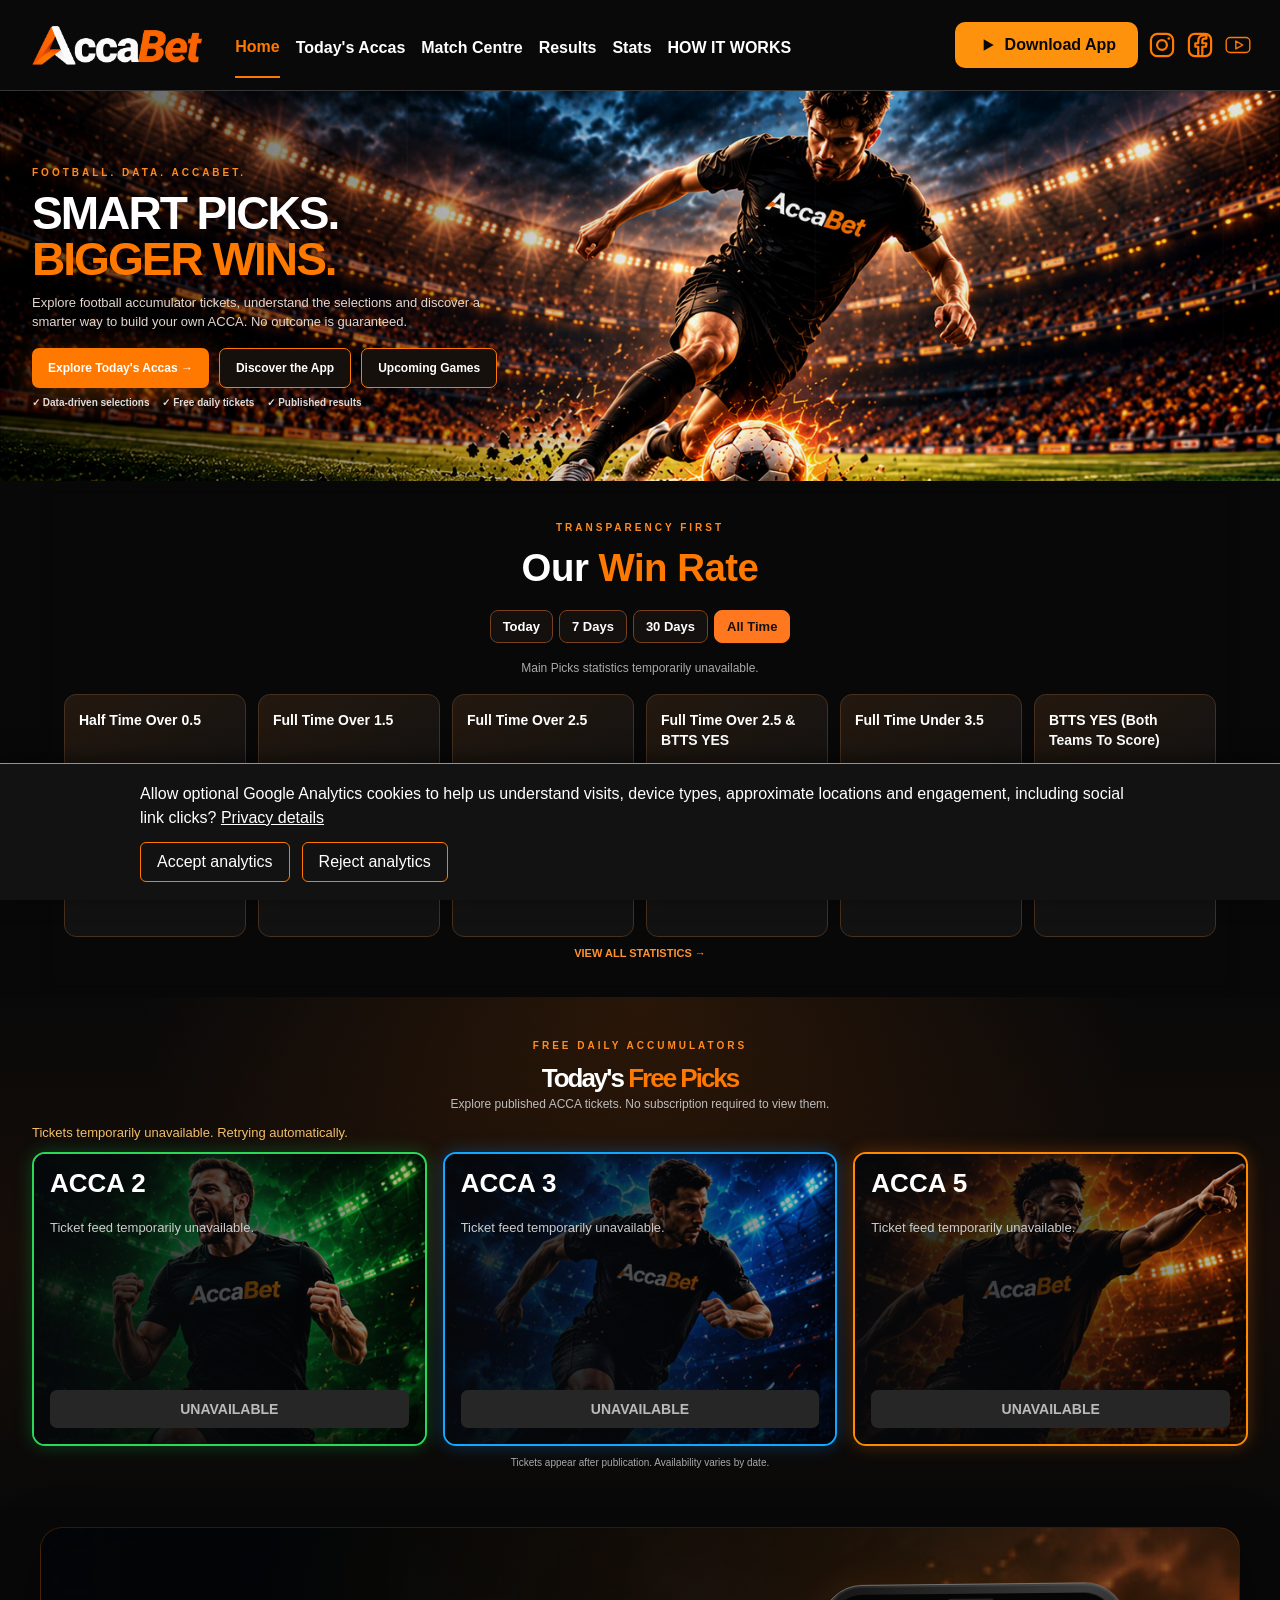
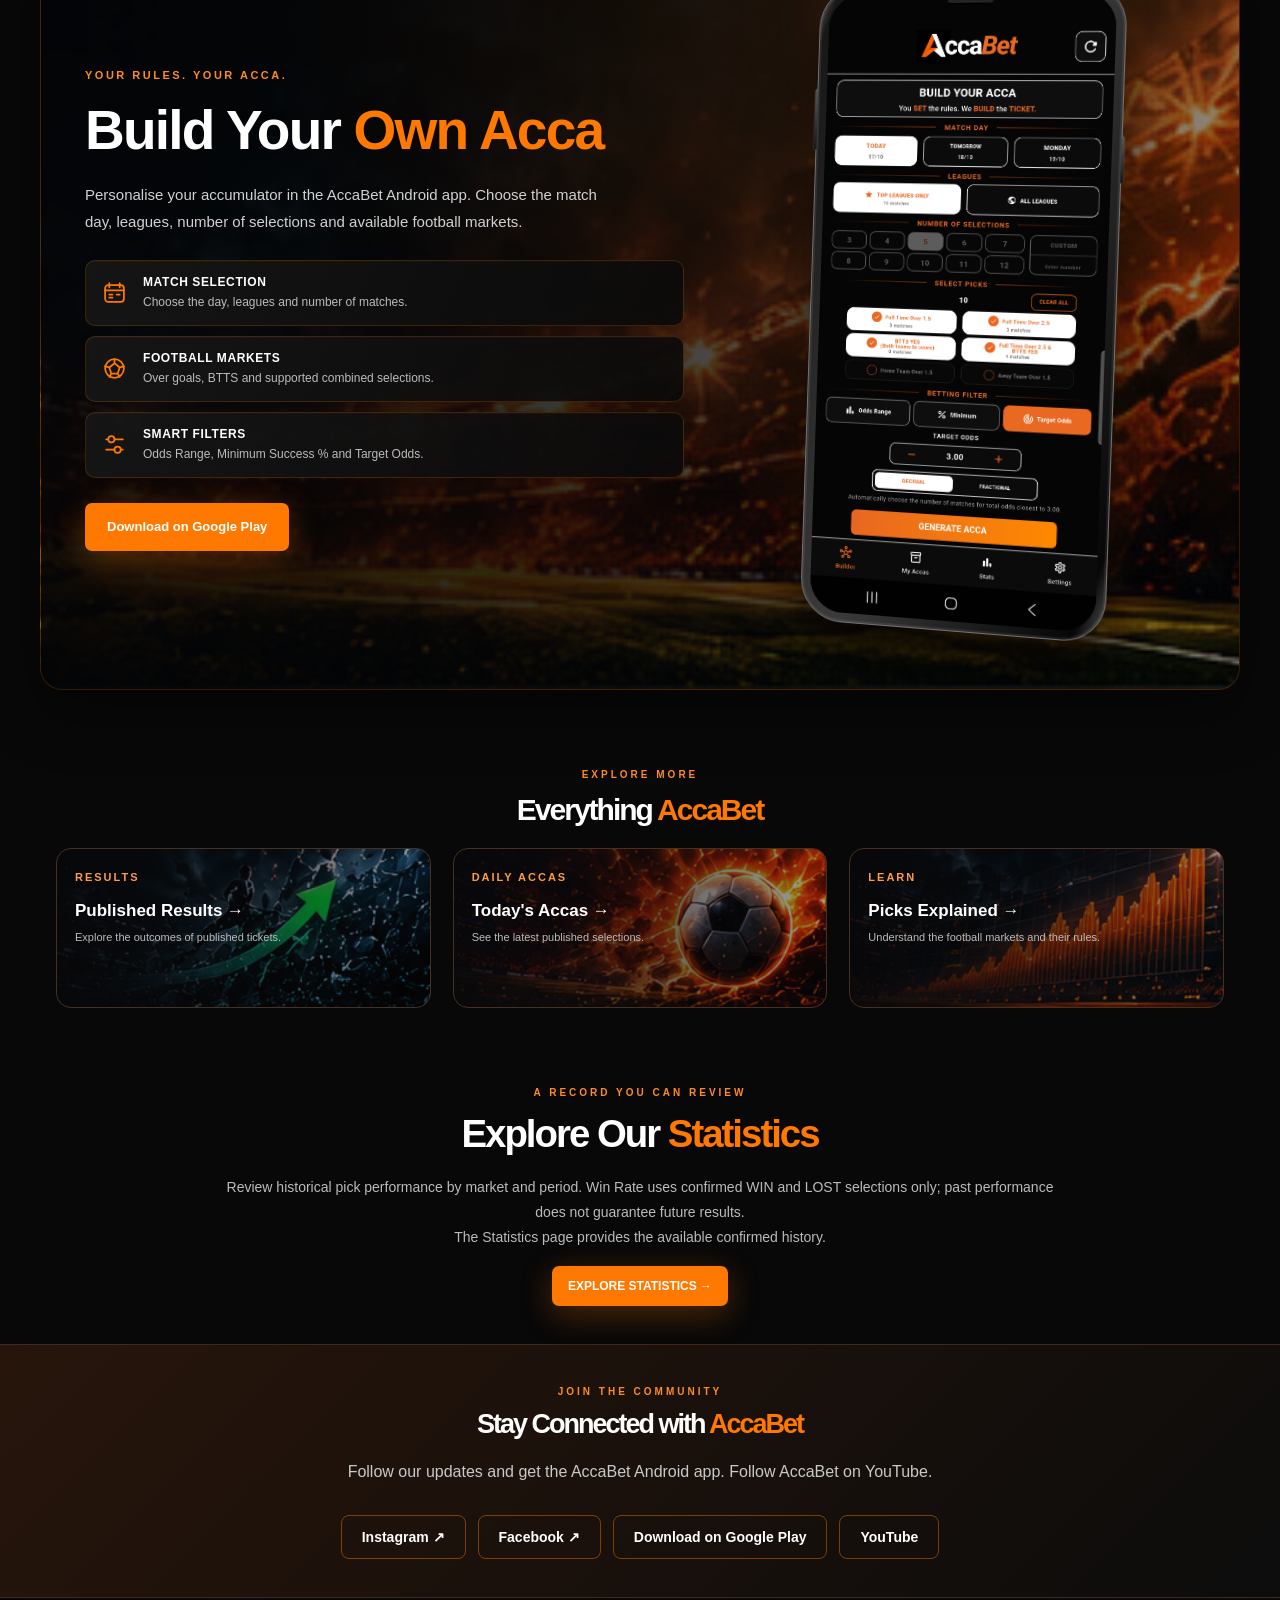
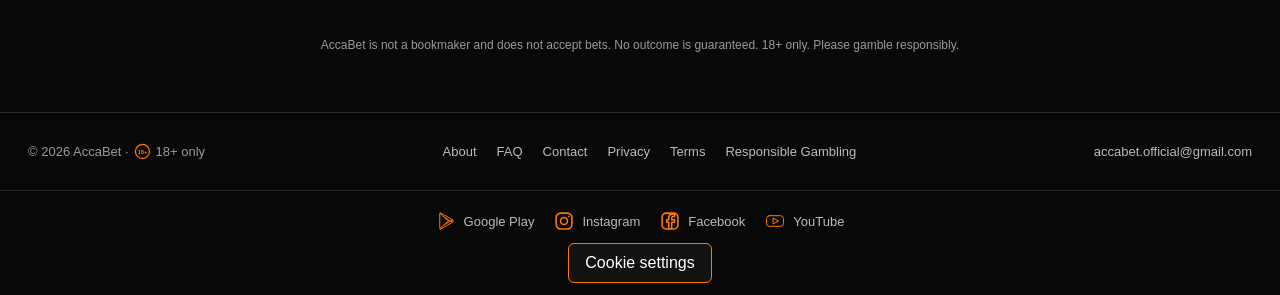
==== commit bec091e7: "Publish approved AccaBet website production updates" ====
--- a/index.html
+++ b/index.html
@@ -1,2 +1,2 @@
-<!DOCTYPE html><html lang="en-GB"><head><meta charset="utf-8"><meta name="viewport" content="width=device-width,initial-scale=1"><meta name="description" content="Explore free daily ACCA tickets, football statistics and the AccaBet accumulator builder."><title>AccaBet | Smart Football Accumulators</title><link rel="canonical" href="https://www.accabet.co.uk/"><link rel="stylesheet" href="/_astro/BaseLayout.C172cdXd.css"><style>.ab-result.ab-result{color:#f4be69;background:#2b2419;border:1px solid #756044;border-radius:6px;padding:4px 8px;font-size:12px;font-weight:800;line-height:1.4;display:inline-block}.ab-result.ab-result--win{color:#70ef9b;background:#112b1b;border-color:#337f49}.ab-result.ab-result--lost{color:#ff9090;background:#311818;border-color:#884040}.ab-result.ab-result--void{color:#ddd;background:#292929;border-color:#666}.ab-selection-result{flex-wrap:wrap;align-items:center;gap:6px;margin-top:5px;display:flex}.ab-selection-result .ab-final-score{color:#eee;font-size:13px}.ab-feed-warning{color:#f4be69;margin:8px 0;font-size:13px}
-</style><link rel="stylesheet" href="/_astro/index.DZAN1sz1.css"><style id="match-display-update">.ab-today-compact .ab-kickoff{font-size:11px;font-variant-numeric:tabular-nums;color:#ddd;line-height:1.4}.ab-today-compact .ab-compact-result .ab-result{white-space:normal}.home-preview-kickoff{display:block;font-size:11px;font-variant-numeric:tabular-nums;margin-bottom:3px}</style><style id="pick-display-update">.ab-today-compact .ab-compact-pick:has(.ab-pick-formatted){display:flex;align-self:stretch;align-items:center;justify-content:center;text-align:center}.ab-pick-formatted{display:flex;flex-direction:column;align-items:center;justify-content:center;width:100%;min-width:0;text-align:center;line-height:1.4}.ab-pick-formatted>span{display:block;white-space:nowrap;overflow-wrap:normal;flex-shrink:0}</style></head><body><header class="site-header ab-new-header" data-astro-cid-nen7h5rs><div class="header-inner ab-header-inner" data-astro-cid-nen7h5rs><a class="site-logo ab-wordmark ab-original-logo" href="/" aria-label="AccaBet Home" data-astro-cid-nen7h5rs><img src="/images/accabet-logo.png" alt="AccaBet" width="2048" height="684" data-astro-cid-nen7h5rs></a><nav class="desktop-nav ab-main-nav" aria-label="Main navigation" data-astro-cid-nen7h5rs><a href="/" class="nav-link active" aria-current="page" data-astro-cid-nen7h5rs>Home</a><a href="/todays-accas/" class="nav-link" data-astro-cid-nen7h5rs>Today&#39;s Accas</a><a href="/upcoming-games/" class="nav-link" data-astro-cid-nen7h5rs>Match Centre</a><a href="/daily-accas/" class="nav-link" data-astro-cid-nen7h5rs>Results</a><a href="/statistics/" class="nav-link" data-astro-cid-nen7h5rs>Stats</a><a href="/how-it-works" class="nav-link" data-astro-cid-nen7h5rs>HOW IT WORKS</a></nav><div class="ab-header-actions" data-astro-cid-nen7h5rs><a class="ab-download" href="/#social-platforms" aria-label="App updates and availability" data-astro-cid-nen7h5rs><svg viewBox="0 0 24 24" aria-hidden="true" data-astro-cid-nen7h5rs><path d="m8 5 12 7-12 7z" fill="currentColor" data-astro-cid-nen7h5rs></path></svg>App Updates</a><a href="https://www.instagram.com/accabet.official/" target="_blank" rel="noopener noreferrer" aria-label="Instagram" data-astro-cid-nen7h5rs><img src="/images/social/instagram.svg" alt="" data-astro-cid-nen7h5rs></a><a href="https://www.facebook.com/people/AccaBet/61596018952152/" target="_blank" rel="noopener noreferrer" aria-label="Facebook" data-astro-cid-nen7h5rs><img src="/images/social/facebook.svg" alt="" data-astro-cid-nen7h5rs></a><a href="https://www.youtube.com/@AccaBetOfficial" target="_blank" rel="noopener noreferrer" aria-label="YouTube" data-astro-cid-nen7h5rs><img src="/images/social/youtube.svg" alt="" data-astro-cid-nen7h5rs></a></div><details class="mobile-menu" data-astro-cid-nen7h5rs><summary aria-label="Open navigation menu" data-astro-cid-nen7h5rs><span data-astro-cid-nen7h5rs></span><span data-astro-cid-nen7h5rs></span><span data-astro-cid-nen7h5rs></span></summary><nav aria-label="Mobile navigation" data-astro-cid-nen7h5rs><a href="/" class="nav-link active" data-astro-cid-nen7h5rs>Home</a><a href="/todays-accas/" class="nav-link" data-astro-cid-nen7h5rs>Today&#39;s Accas</a><a href="/upcoming-games/" class="nav-link" data-astro-cid-nen7h5rs>Match Centre</a><a href="/daily-accas/" class="nav-link" data-astro-cid-nen7h5rs>Results</a><a href="/statistics/" class="nav-link" data-astro-cid-nen7h5rs>Stats</a><a href="/#social-platforms" data-astro-cid-nen7h5rs>App Updates · Coming Soon</a><a href="/how-it-works" class="nav-link" data-astro-cid-nen7h5rs>HOW IT WORKS</a></nav></details></div></header><main id="accabet-home" class="home-premium home-upgraded" data-astro-cid-lcdefpme><div id="home-slide-1" class="home-slide home-slide-first" data-astro-cid-lcdefpme><section class="home-hero" data-astro-cid-lcdefpme><div class="home-hero-content" data-astro-cid-lcdefpme><p class="home-eyebrow" data-astro-cid-lcdefpme>FOOTBALL. DATA. ACCABET.</p><h1 data-astro-cid-lcdefpme>SMART PICKS.<br data-astro-cid-lcdefpme><span data-astro-cid-lcdefpme>BIGGER WINS.</span></h1><p class="home-hero-description" data-astro-cid-lcdefpme>Explore free football accumulator tickets, upcoming games and confirmed football statistics. Discover the AccaBet app's ACCA builder. No outcome is guaranteed.</p><div class="home-actions" data-astro-cid-lcdefpme><a class="home-button home-button-primary" href="/todays-accas/" data-astro-cid-lcdefpme>Explore Today's Accas →</a><a class="home-button home-button-outline" href="/upcoming-games/" data-astro-cid-lcdefpme>Upcoming Games</a></div><div class="home-benefits" data-astro-cid-lcdefpme><span data-astro-cid-lcdefpme>✓ Data-driven selections</span><span data-astro-cid-lcdefpme>✓ Free daily tickets</span><span data-astro-cid-lcdefpme>✓ Published results</span></div></div><div class="home-hero-art" aria-hidden="true" data-astro-cid-lcdefpme><div class="home-stadium-lights" data-astro-cid-lcdefpme></div><div class="home-pitch" data-astro-cid-lcdefpme></div><div class="home-ball" data-astro-cid-lcdefpme>⚽</div><div class="home-art-label" data-astro-cid-lcdefpme>ACCA<span data-astro-cid-lcdefpme>BET</span></div></div></section><section class="home-section home-win-rate" data-astro-cid-lcdefpme><div class="home-section-heading" data-astro-cid-lcdefpme><p class="home-eyebrow" data-astro-cid-lcdefpme>TRANSPARENCY FIRST</p><h2 data-astro-cid-lcdefpme>Our <span data-astro-cid-lcdefpme>Win Rate</span></h2><p data-astro-cid-lcdefpme>Confirmed Main Picks from 19 November 2026, UK time.</p></div><p id="home-statistics-status" class="home-feed-status" role="status" data-astro-cid-lcdefpme>Loading confirmed statistics…</p><div class="home-pick-statistics" aria-busy="true" data-astro-cid-lcdefpme><article class="home-pick-stat" data-home-pick="HT_OVER_0_5" data-astro-cid-lcdefpme><h3 data-astro-cid-lcdefpme>Half Time Over 0.5</h3><strong data-stat="rate" data-astro-cid-lcdefpme>—</strong><span class="home-stat-caption" data-astro-cid-lcdefpme>WIN RATE</span><dl data-astro-cid-lcdefpme><div data-astro-cid-lcdefpme><dt data-astro-cid-lcdefpme>WIN</dt><dd data-stat="wins" data-astro-cid-lcdefpme>—</dd></div><div data-astro-cid-lcdefpme><dt data-astro-cid-lcdefpme>LOST</dt><dd data-stat="losses" data-astro-cid-lcdefpme>—</dd></div><div data-astro-cid-lcdefpme><dt data-astro-cid-lcdefpme>Settled matches</dt><dd data-stat="settled" data-astro-cid-lcdefpme>—</dd></div></dl><p data-stat="empty" data-astro-cid-lcdefpme></p></article><article class="home-pick-stat" data-home-pick="FT_OVER_1_5" data-astro-cid-lcdefpme><h3 data-astro-cid-lcdefpme>Full Time Over 1.5</h3><strong data-stat="rate" data-astro-cid-lcdefpme>—</strong><span class="home-stat-caption" data-astro-cid-lcdefpme>WIN RATE</span><dl data-astro-cid-lcdefpme><div data-astro-cid-lcdefpme><dt data-astro-cid-lcdefpme>WIN</dt><dd data-stat="wins" data-astro-cid-lcdefpme>—</dd></div><div data-astro-cid-lcdefpme><dt data-astro-cid-lcdefpme>LOST</dt><dd data-stat="losses" data-astro-cid-lcdefpme>—</dd></div><div data-astro-cid-lcdefpme><dt data-astro-cid-lcdefpme>Settled matches</dt><dd data-stat="settled" data-astro-cid-lcdefpme>—</dd></div></dl><p data-stat="empty" data-astro-cid-lcdefpme></p></article><article class="home-pick-stat" data-home-pick="FT_OVER_2_5" data-astro-cid-lcdefpme><h3 data-astro-cid-lcdefpme>Full Time Over 2.5</h3><strong data-stat="rate" data-astro-cid-lcdefpme>—</strong><span class="home-stat-caption" data-astro-cid-lcdefpme>WIN RATE</span><dl data-astro-cid-lcdefpme><div data-astro-cid-lcdefpme><dt data-astro-cid-lcdefpme>WIN</dt><dd data-stat="wins" data-astro-cid-lcdefpme>—</dd></div><div data-astro-cid-lcdefpme><dt data-astro-cid-lcdefpme>LOST</dt><dd data-stat="losses" data-astro-cid-lcdefpme>—</dd></div><div data-astro-cid-lcdefpme><dt data-astro-cid-lcdefpme>Settled matches</dt><dd data-stat="settled" data-astro-cid-lcdefpme>—</dd></div></dl><p data-stat="empty" data-astro-cid-lcdefpme></p></article><article class="home-pick-stat" data-home-pick="FT_OVER_2_5_BTTS_YES" data-astro-cid-lcdefpme><h3 data-astro-cid-lcdefpme>Full Time Over 2.5 &amp; BTTS YES</h3><strong data-stat="rate" data-astro-cid-lcdefpme>—</strong><span class="home-stat-caption" data-astro-cid-lcdefpme>WIN RATE</span><dl data-astro-cid-lcdefpme><div data-astro-cid-lcdefpme><dt data-astro-cid-lcdefpme>WIN</dt><dd data-stat="wins" data-astro-cid-lcdefpme>—</dd></div><div data-astro-cid-lcdefpme><dt data-astro-cid-lcdefpme>LOST</dt><dd data-stat="losses" data-astro-cid-lcdefpme>—</dd></div><div data-astro-cid-lcdefpme><dt data-astro-cid-lcdefpme>Settled matches</dt><dd data-stat="settled" data-astro-cid-lcdefpme>—</dd></div></dl><p data-stat="empty" data-astro-cid-lcdefpme></p></article><article class="home-pick-stat" data-home-pick="FT_UNDER_3_5" data-astro-cid-lcdefpme><h3 data-astro-cid-lcdefpme>Full Time Under 3.5</h3><strong data-stat="rate" data-astro-cid-lcdefpme>—</strong><span class="home-stat-caption" data-astro-cid-lcdefpme>WIN RATE</span><dl data-astro-cid-lcdefpme><div data-astro-cid-lcdefpme><dt data-astro-cid-lcdefpme>WIN</dt><dd data-stat="wins" data-astro-cid-lcdefpme>—</dd></div><div data-astro-cid-lcdefpme><dt data-astro-cid-lcdefpme>LOST</dt><dd data-stat="losses" data-astro-cid-lcdefpme>—</dd></div><div data-astro-cid-lcdefpme><dt data-astro-cid-lcdefpme>Settled matches</dt><dd data-stat="settled" data-astro-cid-lcdefpme>—</dd></div></dl><p data-stat="empty" data-astro-cid-lcdefpme></p></article><article class="home-pick-stat" data-home-pick="BTTS_YES" data-astro-cid-lcdefpme><h3 data-astro-cid-lcdefpme>BTTS YES (Both Teams To Score)</h3><strong data-stat="rate" data-astro-cid-lcdefpme>—</strong><span class="home-stat-caption" data-astro-cid-lcdefpme>WIN RATE</span><dl data-astro-cid-lcdefpme><div data-astro-cid-lcdefpme><dt data-astro-cid-lcdefpme>WIN</dt><dd data-stat="wins" data-astro-cid-lcdefpme>—</dd></div><div data-astro-cid-lcdefpme><dt data-astro-cid-lcdefpme>LOST</dt><dd data-stat="losses" data-astro-cid-lcdefpme>—</dd></div><div data-astro-cid-lcdefpme><dt data-astro-cid-lcdefpme>Settled matches</dt><dd data-stat="settled" data-astro-cid-lcdefpme>—</dd></div></dl><p data-stat="empty" data-astro-cid-lcdefpme></p></article></div><a class="home-text-link" href="/statistics/" data-astro-cid-lcdefpme>VIEW ALL STATISTICS →</a></section><section class="home-section home-free-picks" data-astro-cid-lcdefpme><div class="home-section-heading" data-astro-cid-lcdefpme><p class="home-eyebrow" data-astro-cid-lcdefpme>FREE DAILY ACCUMULATORS</p><h2 data-astro-cid-lcdefpme>Today's <span data-astro-cid-lcdefpme>Free Picks</span></h2><p data-astro-cid-lcdefpme>Explore published ACCA tickets. No subscription required to view them.</p></div><p id="ab-feed-warning" class="ab-feed-warning" role="status" data-astro-cid-lcdefpme></p><div id="ab-public-tickets" class="home-picks-grid" aria-live="polite" data-astro-cid-lcdefpme><p class="home-note" data-astro-cid-lcdefpme>Loading published tickets...</p></div><p class="home-note" data-astro-cid-lcdefpme>Tickets appear after publication. Availability varies by date.</p></section></div><div id="home-slide-2" class="home-slide home-slide-second" data-astro-cid-lcdefpme><section id="build-your-acca" class="home-section home-builder" data-astro-cid-lcdefpme><div class="home-builder-copy" data-astro-cid-lcdefpme><p class="home-eyebrow" data-astro-cid-lcdefpme>YOUR RULES. YOUR ACCA.</p><h2 data-astro-cid-lcdefpme>Build Your <span data-astro-cid-lcdefpme>Own Acca</span></h2><p data-astro-cid-lcdefpme>The AccaBet Android app is currently in closed testing. Its ACCA builder lets you personalise your accumulator. Choose the match day, leagues, number of selections and available football markets.</p><div class="home-feature-list" data-astro-cid-lcdefpme><div data-astro-cid-lcdefpme><svg viewBox="0 0 24 24" aria-hidden="true" fill="none" stroke="currentColor" stroke-width="1.7" stroke-linecap="round" stroke-linejoin="round" data-astro-cid-lcdefpme><rect x="3" y="5" width="18" height="16" rx="3" data-astro-cid-lcdefpme></rect><path d="M7 3v4M17 3v4M3 10h18M7 14h3M14 14h3M7 17h3" data-astro-cid-lcdefpme></path></svg><div data-astro-cid-lcdefpme><strong data-astro-cid-lcdefpme>MATCH SELECTION</strong><span data-astro-cid-lcdefpme>Choose the day, leagues and number of matches.</span></div></div><div data-astro-cid-lcdefpme><svg viewBox="0 0 24 24" aria-hidden="true" fill="none" stroke="currentColor" stroke-width="1.7" stroke-linecap="round" stroke-linejoin="round" data-astro-cid-lcdefpme><circle cx="12" cy="12" r="9" data-astro-cid-lcdefpme></circle><path d="m12 7 5 4-2 6H9l-2-6 5-4ZM12 7V3M7 11l-4-1M9 17l-2 3M15 17l2 3M17 11l4-1" data-astro-cid-lcdefpme></path></svg><div data-astro-cid-lcdefpme><strong data-astro-cid-lcdefpme>FOOTBALL MARKETS</strong><span data-astro-cid-lcdefpme>Over goals, BTTS and supported combined selections.</span></div></div><div data-astro-cid-lcdefpme><svg viewBox="0 0 24 24" aria-hidden="true" fill="none" stroke="currentColor" stroke-width="1.7" stroke-linecap="round" data-astro-cid-lcdefpme><path d="M4 7h16M4 17h16" data-astro-cid-lcdefpme></path><circle cx="9" cy="7" r="3" fill="#141414" data-astro-cid-lcdefpme></circle><circle cx="15" cy="17" r="3" fill="#141414" data-astro-cid-lcdefpme></circle></svg><div data-astro-cid-lcdefpme><strong data-astro-cid-lcdefpme>SMART FILTERS</strong><span data-astro-cid-lcdefpme>Odds Range, Minimum Success % and Target Odds.</span></div></div></div><a class="home-button home-button-primary" href="#social-platforms" data-astro-cid-lcdefpme>Android App – Coming Soon</a></div><figure class="home-phone-wrap" data-astro-cid-lcdefpme><div class="home-phone" data-astro-cid-lcdefpme><div class="home-phone-camera" aria-hidden="true" data-astro-cid-lcdefpme></div><div class="home-phone-screen" data-astro-cid-lcdefpme><img class="home-real-builder-screen" src="/images/home-v2/accabet-builder-real.png" width="1080" height="2340" alt="Actual AccaBet Android Builder screen showing match day, leagues, selections, football markets and betting filters" loading="lazy" decoding="async" data-astro-cid-lcdefpme></div></div></figure></section><section class="home-section home-explore" data-astro-cid-lcdefpme><div class="home-section-heading" data-astro-cid-lcdefpme><p class="home-eyebrow" data-astro-cid-lcdefpme>EXPLORE MORE</p><h2 data-astro-cid-lcdefpme>Everything <span data-astro-cid-lcdefpme>AccaBet</span></h2></div><div class="home-explore-grid" data-astro-cid-lcdefpme><a href="/daily-accas/" data-astro-cid-lcdefpme><span data-astro-cid-lcdefpme>RESULTS</span><h3 data-astro-cid-lcdefpme>Published Results →</h3><p data-astro-cid-lcdefpme>Explore the outcomes of published tickets.</p></a><a href="/todays-accas/" data-astro-cid-lcdefpme><span data-astro-cid-lcdefpme>DAILY ACCAS</span><h3 data-astro-cid-lcdefpme>Today's Accas →</h3><p data-astro-cid-lcdefpme>See the latest published selections.</p></a><a href="/picks-explained/" data-astro-cid-lcdefpme><span data-astro-cid-lcdefpme>LEARN</span><h3 data-astro-cid-lcdefpme>Picks Explained →</h3><p data-astro-cid-lcdefpme>Understand the football markets and their rules.</p></a></div></section><section class="home-section home-statistics-intro" data-astro-cid-lcdefpme><p class="home-eyebrow" data-astro-cid-lcdefpme>A RECORD YOU CAN REVIEW</p><h2 data-astro-cid-lcdefpme>Explore Our <span data-astro-cid-lcdefpme>Statistics</span></h2><p data-astro-cid-lcdefpme>Review historical pick performance by market and period. Win Rate uses confirmed WIN and LOST selections only; past performance does not guarantee future results.</p><p id="home-statistics-summary" class="home-feed-status" data-astro-cid-lcdefpme>The Statistics page provides the available confirmed history.</p><a class="home-button home-button-primary" href="/statistics/" data-astro-cid-lcdefpme>EXPLORE STATISTICS →</a></section><section id="social-platforms" class="home-section home-social" data-astro-cid-lcdefpme><p class="home-eyebrow" data-astro-cid-lcdefpme>JOIN THE COMMUNITY</p><h2 data-astro-cid-lcdefpme>Stay Connected with <span data-astro-cid-lcdefpme>AccaBet</span></h2><p data-astro-cid-lcdefpme>Follow our updates for news of the Android app's public release. Currently in closed testing. Follow AccaBet on YouTube.</p><div class="home-social-links" data-astro-cid-lcdefpme><a href="https://www.instagram.com/accabet.official/" target="_blank" rel="noopener noreferrer" data-astro-cid-lcdefpme>Instagram ↗</a><a href="https://www.facebook.com/people/AccaBet/61596018952152/" target="_blank" rel="noopener noreferrer" data-astro-cid-lcdefpme>Facebook ↗</a><span data-astro-cid-lcdefpme>Google Play · Coming Soon</span><a href="https://www.youtube.com/@AccaBetOfficial" target="_blank" rel="noopener noreferrer" data-astro-cid-lcdefpme>YouTube ↗</a></div></section></div><p class="home-disclaimer" data-astro-cid-lcdefpme>AccaBet is not a bookmaker and does not accept bets. No outcome is guaranteed. 18+ only. Please gamble responsibly.</p></main><script type="module" src="/_astro/main-page-tickets.8046979b52e6.js"></script><script type="module" src="/_astro/official-win-rate.ce3d47004519.js"></script><footer class="site-footer"><div class="footer-inner"><span class="footer-age">© 2026 AccaBet · <svg class="ab-icon" aria-hidden="true" viewBox="0 0 24 24" fill="none" stroke="currentColor" stroke-width="1.8"><circle cx="12" cy="12" r="10"></circle><text x="12" y="15.5" text-anchor="middle" font-size="8" font-weight="800" stroke="none" fill="currentColor">18+</text></svg> 18+ only</span><nav aria-label="Footer navigation"><a href="/how-it-works/">About</a><a href="/faq/">FAQ</a><a href="/contact/">Contact</a><a href="/privacy/">Privacy</a><a href="/terms/">Terms</a><a href="/responsible-gambling/">Responsible Gambling</a></nav><a href="mailto:accabet.official@gmail.com">accabet.official@gmail.com</a></div><nav class="footer-social" aria-label="Social platforms"><span><img class="footer-social-logo" src="/images/social/google-play.svg" alt="" aria-hidden="true"> Google Play · Coming Soon</span><a href="https://www.instagram.com/accabet.official/" target="_blank" rel="noopener noreferrer"><img class="footer-social-logo" src="/images/social/instagram.svg" alt="" aria-hidden="true"> Instagram</a><a href="https://www.facebook.com/people/AccaBet/61596018952152/" target="_blank" rel="noopener noreferrer"><img class="footer-social-logo" src="/images/social/facebook.svg" alt="" aria-hidden="true"> Facebook</a><a href="https://www.youtube.com/@AccaBetOfficial" target="_blank" rel="noopener noreferrer"><img class="footer-social-logo" src="/images/social/youtube.svg" alt="" aria-hidden="true"> YouTube</a></nav></footer><aside id="analytics-consent" aria-label="Analytics cookie preferences" hidden data-astro-cid-5krk3x6l><p data-astro-cid-5krk3x6l>Allow optional Google Analytics cookies to help us understand visits, device types, approximate locations and engagement, including social link clicks? <a href="/privacy/#website-analytics" data-astro-cid-5krk3x6l>Privacy details</a></p><div data-astro-cid-5krk3x6l><button type="button" data-analytics-choice="accepted" data-astro-cid-5krk3x6l>Accept analytics</button><button type="button" data-analytics-choice="rejected" data-astro-cid-5krk3x6l>Reject analytics</button></div></aside><button id="analytics-settings" type="button" data-astro-cid-5krk3x6l>Cookie settings</button><script defer src="/analytics.js" data-measurement-id="G-DXY0L56227"></script></body></html>+<!DOCTYPE html><html lang="en-GB"><head><meta charset="utf-8"><meta name="viewport" content="width=device-width,initial-scale=1"><meta name="description" content="Explore free daily ACCA tickets, football statistics and the AccaBet accumulator builder."><title>AccaBet | Smart Football Accumulators</title><link rel="canonical" href="https://www.accabet.co.uk/"><style>.ab-result.ab-result{color:#f4be69;background:#2b2419;border:1px solid #756044;border-radius:6px;padding:4px 8px;font-size:12px;font-weight:800;line-height:1.4;display:inline-block}.ab-result.ab-result--win{color:#70ef9b;background:#112b1b;border-color:#337f49}.ab-result.ab-result--lost{color:#ff9090;background:#311818;border-color:#884040}.ab-result.ab-result--void{color:#ddd;background:#292929;border-color:#666}.ab-selection-result{flex-wrap:wrap;align-items:center;gap:6px;margin-top:5px;display:flex}.ab-selection-result .ab-final-score{color:#eee;font-size:13px}.ab-feed-warning{color:#f4be69;margin:8px 0;font-size:13px}
+</style><link rel="stylesheet" href="/_astro/BaseLayout.CgucN7R0.css"><link rel="stylesheet" href="/_astro/index.2RfDVaRC.css"></head><body><header class="site-header ab-new-header" data-astro-cid-nen7h5rs><div class="header-inner ab-header-inner" data-astro-cid-nen7h5rs><a class="site-logo ab-wordmark ab-original-logo" href="/" aria-label="AccaBet Home" data-astro-cid-nen7h5rs><img src="/images/accabet-logo.png" alt="AccaBet" width="2048" height="684" data-astro-cid-nen7h5rs></a><nav class="desktop-nav ab-main-nav" aria-label="Main navigation" data-astro-cid-nen7h5rs><a href="/" class="nav-link active" aria-current="page" data-astro-cid-nen7h5rs>Home</a><a href="/todays-accas/" class="nav-link" data-astro-cid-nen7h5rs>Today&#39;s Accas</a><a href="/upcoming-games/" class="nav-link" data-astro-cid-nen7h5rs>Match Centre</a><a href="/daily-accas/" class="nav-link" data-astro-cid-nen7h5rs>Results</a><a href="/statistics/" class="nav-link" data-astro-cid-nen7h5rs>Stats</a><a href="/how-it-works" class="nav-link" data-astro-cid-nen7h5rs>HOW IT WORKS</a></nav><div class="ab-header-actions" data-astro-cid-nen7h5rs><a class="ab-download" href="https://play.google.com/store/apps/details?id=com.accabet.accabet" target="_blank" rel="noopener noreferrer" aria-label="Download AccaBet on Google Play" data-astro-cid-nen7h5rs><svg viewBox="0 0 24 24" aria-hidden="true" data-astro-cid-nen7h5rs><path d="m8 5 12 7-12 7z" fill="currentColor" data-astro-cid-nen7h5rs></path></svg>Download App</a><a href="https://www.instagram.com/accabet.official/" target="_blank" rel="noopener noreferrer" aria-label="Instagram" data-astro-cid-nen7h5rs><img src="/images/social/instagram.svg" alt="" data-astro-cid-nen7h5rs></a><a href="https://www.facebook.com/people/AccaBet/61596018952152/" target="_blank" rel="noopener noreferrer" aria-label="Facebook" data-astro-cid-nen7h5rs><img src="/images/social/facebook.svg" alt="" data-astro-cid-nen7h5rs></a><a href="https://www.youtube.com/@AccaBetOfficial" target="_blank" rel="noopener noreferrer" aria-label="YouTube" data-astro-cid-nen7h5rs><img src="/images/social/youtube.svg" alt="" data-astro-cid-nen7h5rs></a></div><details class="mobile-menu" data-astro-cid-nen7h5rs><summary aria-label="Open navigation menu" data-astro-cid-nen7h5rs><span data-astro-cid-nen7h5rs></span><span data-astro-cid-nen7h5rs></span><span data-astro-cid-nen7h5rs></span></summary><nav aria-label="Mobile navigation" data-astro-cid-nen7h5rs><a href="/" class="nav-link active" data-astro-cid-nen7h5rs>Home</a><a href="/todays-accas/" class="nav-link" data-astro-cid-nen7h5rs>Today&#39;s Accas</a><a href="/upcoming-games/" class="nav-link" data-astro-cid-nen7h5rs>Match Centre</a><a href="/daily-accas/" class="nav-link" data-astro-cid-nen7h5rs>Results</a><a href="/statistics/" class="nav-link" data-astro-cid-nen7h5rs>Stats</a><a href="/how-it-works" class="nav-link" data-astro-cid-nen7h5rs>HOW IT WORKS</a><a href="https://play.google.com/store/apps/details?id=com.accabet.accabet" target="_blank" rel="noopener noreferrer" data-astro-cid-nen7h5rs>Download App</a></nav></details></div></header><main id="accabet-home" class="home-premium home-upgraded" data-astro-cid-lcdefpme><div id="home-slide-1" class="home-slide home-slide-first" data-astro-cid-lcdefpme><section class="home-hero" data-astro-cid-lcdefpme><div class="home-hero-content" data-astro-cid-lcdefpme><p class="home-eyebrow" data-astro-cid-lcdefpme>FOOTBALL. DATA. ACCABET.</p><h1 data-astro-cid-lcdefpme>SMART PICKS.<br data-astro-cid-lcdefpme><span data-astro-cid-lcdefpme>BIGGER WINS.</span></h1><p class="home-hero-description" data-astro-cid-lcdefpme>Explore football accumulator tickets, understand the selections and discover a smarter way to build your own ACCA. No outcome is guaranteed.</p><div class="home-actions" data-astro-cid-lcdefpme><a class="home-button home-button-primary" href="/todays-accas/" data-astro-cid-lcdefpme>Explore Today's Accas →</a><a class="home-button home-button-outline" href="#build-your-acca" data-astro-cid-lcdefpme>Discover the App</a><a class="home-button home-button-outline" href="/upcoming-games/" data-astro-cid-lcdefpme>Upcoming Games</a></div><div class="home-benefits" data-astro-cid-lcdefpme><span data-astro-cid-lcdefpme>✓ Data-driven selections</span><span data-astro-cid-lcdefpme>✓ Free daily tickets</span><span data-astro-cid-lcdefpme>✓ Published results</span></div></div><div class="home-hero-art" aria-hidden="true" data-astro-cid-lcdefpme><div class="home-stadium-lights" data-astro-cid-lcdefpme></div><div class="home-pitch" data-astro-cid-lcdefpme></div><div class="home-ball" data-astro-cid-lcdefpme>⚽</div><div class="home-art-label" data-astro-cid-lcdefpme>ACCA<span data-astro-cid-lcdefpme>BET</span></div></div></section><section class="home-section home-win-rate" data-astro-cid-lcdefpme><div class="home-section-heading" data-astro-cid-lcdefpme><p class="home-eyebrow" data-astro-cid-lcdefpme>TRANSPARENCY FIRST</p><h2 data-astro-cid-lcdefpme>Our <span data-astro-cid-lcdefpme>Win Rate</span></h2><p id="home-statistics-period" aria-live="polite" data-astro-cid-lcdefpme></p></div><div class="home-stat-filters" role="group" aria-label="Win rate date range" data-astro-cid-lcdefpme><button type="button" data-home-period="today" aria-pressed="false" data-astro-cid-lcdefpme>Today</button><button type="button" data-home-period="7d" aria-pressed="false" data-astro-cid-lcdefpme>7 Days</button><button type="button" data-home-period="30d" aria-pressed="false" data-astro-cid-lcdefpme>30 Days</button><button type="button" data-home-period="all" aria-pressed="true" data-astro-cid-lcdefpme>All Time</button></div><p id="home-statistics-status" class="home-feed-status" role="status" data-astro-cid-lcdefpme>Loading confirmed statistics…</p><div class="home-pick-statistics" aria-busy="true" data-astro-cid-lcdefpme><article class="home-pick-stat" data-home-pick="HT_OVER_0_5" data-astro-cid-lcdefpme><h3 data-astro-cid-lcdefpme>Half Time Over 0.5</h3><strong data-stat="rate" data-astro-cid-lcdefpme>—</strong><span class="home-stat-caption" data-astro-cid-lcdefpme>WIN RATE</span><dl data-astro-cid-lcdefpme><div data-astro-cid-lcdefpme><dt data-astro-cid-lcdefpme>WIN</dt><dd data-stat="wins" data-astro-cid-lcdefpme>—</dd></div><div data-astro-cid-lcdefpme><dt data-astro-cid-lcdefpme>LOST</dt><dd data-stat="losses" data-astro-cid-lcdefpme>—</dd></div><div data-astro-cid-lcdefpme><dt data-astro-cid-lcdefpme>Settled matches</dt><dd data-stat="settled" data-astro-cid-lcdefpme>—</dd></div></dl><p data-stat="empty" data-astro-cid-lcdefpme></p></article><article class="home-pick-stat" data-home-pick="FT_OVER_1_5" data-astro-cid-lcdefpme><h3 data-astro-cid-lcdefpme>Full Time Over 1.5</h3><strong data-stat="rate" data-astro-cid-lcdefpme>—</strong><span class="home-stat-caption" data-astro-cid-lcdefpme>WIN RATE</span><dl data-astro-cid-lcdefpme><div data-astro-cid-lcdefpme><dt data-astro-cid-lcdefpme>WIN</dt><dd data-stat="wins" data-astro-cid-lcdefpme>—</dd></div><div data-astro-cid-lcdefpme><dt data-astro-cid-lcdefpme>LOST</dt><dd data-stat="losses" data-astro-cid-lcdefpme>—</dd></div><div data-astro-cid-lcdefpme><dt data-astro-cid-lcdefpme>Settled matches</dt><dd data-stat="settled" data-astro-cid-lcdefpme>—</dd></div></dl><p data-stat="empty" data-astro-cid-lcdefpme></p></article><article class="home-pick-stat" data-home-pick="FT_OVER_2_5" data-astro-cid-lcdefpme><h3 data-astro-cid-lcdefpme>Full Time Over 2.5</h3><strong data-stat="rate" data-astro-cid-lcdefpme>—</strong><span class="home-stat-caption" data-astro-cid-lcdefpme>WIN RATE</span><dl data-astro-cid-lcdefpme><div data-astro-cid-lcdefpme><dt data-astro-cid-lcdefpme>WIN</dt><dd data-stat="wins" data-astro-cid-lcdefpme>—</dd></div><div data-astro-cid-lcdefpme><dt data-astro-cid-lcdefpme>LOST</dt><dd data-stat="losses" data-astro-cid-lcdefpme>—</dd></div><div data-astro-cid-lcdefpme><dt data-astro-cid-lcdefpme>Settled matches</dt><dd data-stat="settled" data-astro-cid-lcdefpme>—</dd></div></dl><p data-stat="empty" data-astro-cid-lcdefpme></p></article><article class="home-pick-stat" data-home-pick="FT_OVER_2_5_BTTS_YES" data-astro-cid-lcdefpme><h3 data-astro-cid-lcdefpme>Full Time Over 2.5 &amp; BTTS YES</h3><strong data-stat="rate" data-astro-cid-lcdefpme>—</strong><span class="home-stat-caption" data-astro-cid-lcdefpme>WIN RATE</span><dl data-astro-cid-lcdefpme><div data-astro-cid-lcdefpme><dt data-astro-cid-lcdefpme>WIN</dt><dd data-stat="wins" data-astro-cid-lcdefpme>—</dd></div><div data-astro-cid-lcdefpme><dt data-astro-cid-lcdefpme>LOST</dt><dd data-stat="losses" data-astro-cid-lcdefpme>—</dd></div><div data-astro-cid-lcdefpme><dt data-astro-cid-lcdefpme>Settled matches</dt><dd data-stat="settled" data-astro-cid-lcdefpme>—</dd></div></dl><p data-stat="empty" data-astro-cid-lcdefpme></p></article><article class="home-pick-stat" data-home-pick="FT_UNDER_3_5" data-astro-cid-lcdefpme><h3 data-astro-cid-lcdefpme>Full Time Under 3.5</h3><strong data-stat="rate" data-astro-cid-lcdefpme>—</strong><span class="home-stat-caption" data-astro-cid-lcdefpme>WIN RATE</span><dl data-astro-cid-lcdefpme><div data-astro-cid-lcdefpme><dt data-astro-cid-lcdefpme>WIN</dt><dd data-stat="wins" data-astro-cid-lcdefpme>—</dd></div><div data-astro-cid-lcdefpme><dt data-astro-cid-lcdefpme>LOST</dt><dd data-stat="losses" data-astro-cid-lcdefpme>—</dd></div><div data-astro-cid-lcdefpme><dt data-astro-cid-lcdefpme>Settled matches</dt><dd data-stat="settled" data-astro-cid-lcdefpme>—</dd></div></dl><p data-stat="empty" data-astro-cid-lcdefpme></p></article><article class="home-pick-stat" data-home-pick="BTTS_YES" data-astro-cid-lcdefpme><h3 data-astro-cid-lcdefpme>BTTS YES (Both Teams To Score)</h3><strong data-stat="rate" data-astro-cid-lcdefpme>—</strong><span class="home-stat-caption" data-astro-cid-lcdefpme>WIN RATE</span><dl data-astro-cid-lcdefpme><div data-astro-cid-lcdefpme><dt data-astro-cid-lcdefpme>WIN</dt><dd data-stat="wins" data-astro-cid-lcdefpme>—</dd></div><div data-astro-cid-lcdefpme><dt data-astro-cid-lcdefpme>LOST</dt><dd data-stat="losses" data-astro-cid-lcdefpme>—</dd></div><div data-astro-cid-lcdefpme><dt data-astro-cid-lcdefpme>Settled matches</dt><dd data-stat="settled" data-astro-cid-lcdefpme>—</dd></div></dl><p data-stat="empty" data-astro-cid-lcdefpme></p></article></div><a class="home-text-link" href="/statistics/" data-astro-cid-lcdefpme>VIEW ALL STATISTICS →</a></section><section class="home-section home-free-picks" data-astro-cid-lcdefpme><div class="home-section-heading" data-astro-cid-lcdefpme><p class="home-eyebrow" data-astro-cid-lcdefpme>FREE DAILY ACCUMULATORS</p><h2 data-astro-cid-lcdefpme>Today's <span data-astro-cid-lcdefpme>Free Picks</span></h2><p data-astro-cid-lcdefpme>Explore published ACCA tickets. No subscription required to view them.</p></div><p id="ab-feed-warning" class="ab-feed-warning" role="status" data-astro-cid-lcdefpme></p><div id="ab-public-tickets" class="home-picks-grid" aria-live="polite" data-astro-cid-lcdefpme><p class="home-note" data-astro-cid-lcdefpme>Loading published tickets...</p></div><p class="home-note" data-astro-cid-lcdefpme>Tickets appear after publication. Availability varies by date.</p></section></div><div id="home-slide-2" class="home-slide home-slide-second" data-astro-cid-lcdefpme><section id="build-your-acca" class="home-section home-builder" data-astro-cid-lcdefpme><div class="home-builder-copy" data-astro-cid-lcdefpme><p class="home-eyebrow" data-astro-cid-lcdefpme>YOUR RULES. YOUR ACCA.</p><h2 data-astro-cid-lcdefpme>Build Your <span data-astro-cid-lcdefpme>Own Acca</span></h2><p data-astro-cid-lcdefpme>Personalise your accumulator in the AccaBet Android app. Choose the match day, leagues, number of selections and available football markets.</p><div class="home-feature-list" data-astro-cid-lcdefpme><div data-astro-cid-lcdefpme><svg viewBox="0 0 24 24" aria-hidden="true" fill="none" stroke="currentColor" stroke-width="1.7" stroke-linecap="round" stroke-linejoin="round" data-astro-cid-lcdefpme><rect x="3" y="5" width="18" height="16" rx="3" data-astro-cid-lcdefpme></rect><path d="M7 3v4M17 3v4M3 10h18M7 14h3M14 14h3M7 17h3" data-astro-cid-lcdefpme></path></svg><div data-astro-cid-lcdefpme><strong data-astro-cid-lcdefpme>MATCH SELECTION</strong><span data-astro-cid-lcdefpme>Choose the day, leagues and number of matches.</span></div></div><div data-astro-cid-lcdefpme><svg viewBox="0 0 24 24" aria-hidden="true" fill="none" stroke="currentColor" stroke-width="1.7" stroke-linecap="round" stroke-linejoin="round" data-astro-cid-lcdefpme><circle cx="12" cy="12" r="9" data-astro-cid-lcdefpme></circle><path d="m12 7 5 4-2 6H9l-2-6 5-4ZM12 7V3M7 11l-4-1M9 17l-2 3M15 17l2 3M17 11l4-1" data-astro-cid-lcdefpme></path></svg><div data-astro-cid-lcdefpme><strong data-astro-cid-lcdefpme>FOOTBALL MARKETS</strong><span data-astro-cid-lcdefpme>Over goals, BTTS and supported combined selections.</span></div></div><div data-astro-cid-lcdefpme><svg viewBox="0 0 24 24" aria-hidden="true" fill="none" stroke="currentColor" stroke-width="1.7" stroke-linecap="round" data-astro-cid-lcdefpme><path d="M4 7h16M4 17h16" data-astro-cid-lcdefpme></path><circle cx="9" cy="7" r="3" fill="#141414" data-astro-cid-lcdefpme></circle><circle cx="15" cy="17" r="3" fill="#141414" data-astro-cid-lcdefpme></circle></svg><div data-astro-cid-lcdefpme><strong data-astro-cid-lcdefpme>SMART FILTERS</strong><span data-astro-cid-lcdefpme>Odds Range, Minimum Success % and Target Odds.</span></div></div></div><a class="home-button home-button-primary" href="https://play.google.com/store/apps/details?id=com.accabet.accabet" target="_blank" rel="noopener noreferrer" data-astro-cid-lcdefpme>Download on Google Play</a></div><figure class="home-phone-wrap" data-astro-cid-lcdefpme><div class="home-phone" data-astro-cid-lcdefpme><div class="home-phone-camera" aria-hidden="true" data-astro-cid-lcdefpme></div><div class="home-phone-screen" data-astro-cid-lcdefpme><img class="home-real-builder-screen" src="/images/home-v2/accabet-builder-real.png" width="1080" height="2340" alt="Actual AccaBet Android Builder screen showing match day, leagues, selections, football markets and betting filters" loading="lazy" decoding="async" data-astro-cid-lcdefpme></div></div></figure></section><section class="home-section home-explore" data-astro-cid-lcdefpme><div class="home-section-heading" data-astro-cid-lcdefpme><p class="home-eyebrow" data-astro-cid-lcdefpme>EXPLORE MORE</p><h2 data-astro-cid-lcdefpme>Everything <span data-astro-cid-lcdefpme>AccaBet</span></h2></div><div class="home-explore-grid" data-astro-cid-lcdefpme><a href="/daily-accas/" data-astro-cid-lcdefpme><span data-astro-cid-lcdefpme>RESULTS</span><h3 data-astro-cid-lcdefpme>Published Results →</h3><p data-astro-cid-lcdefpme>Explore the outcomes of published tickets.</p></a><a href="/todays-accas/" data-astro-cid-lcdefpme><span data-astro-cid-lcdefpme>DAILY ACCAS</span><h3 data-astro-cid-lcdefpme>Today's Accas →</h3><p data-astro-cid-lcdefpme>See the latest published selections.</p></a><a href="/picks-explained/" data-astro-cid-lcdefpme><span data-astro-cid-lcdefpme>LEARN</span><h3 data-astro-cid-lcdefpme>Picks Explained →</h3><p data-astro-cid-lcdefpme>Understand the football markets and their rules.</p></a></div></section><section class="home-section home-statistics-intro" data-astro-cid-lcdefpme><p class="home-eyebrow" data-astro-cid-lcdefpme>A RECORD YOU CAN REVIEW</p><h2 data-astro-cid-lcdefpme>Explore Our <span data-astro-cid-lcdefpme>Statistics</span></h2><p data-astro-cid-lcdefpme>Review historical pick performance by market and period. Win Rate uses confirmed WIN and LOST selections only; past performance does not guarantee future results.</p><p id="home-statistics-summary" class="home-feed-status" data-astro-cid-lcdefpme>The Statistics page provides the available confirmed history.</p><a class="home-button home-button-primary" href="/statistics/" data-astro-cid-lcdefpme>EXPLORE STATISTICS →</a></section><section id="social-platforms" class="home-section home-social" data-astro-cid-lcdefpme><p class="home-eyebrow" data-astro-cid-lcdefpme>JOIN THE COMMUNITY</p><h2 data-astro-cid-lcdefpme>Stay Connected with <span data-astro-cid-lcdefpme>AccaBet</span></h2><p data-astro-cid-lcdefpme>Follow our updates and get the AccaBet Android app. Follow AccaBet on YouTube.</p><div class="home-social-links" data-astro-cid-lcdefpme><a href="https://www.instagram.com/accabet.official/" target="_blank" rel="noopener noreferrer" data-astro-cid-lcdefpme>Instagram ↗</a><a href="https://www.facebook.com/people/AccaBet/61596018952152/" target="_blank" rel="noopener noreferrer" data-astro-cid-lcdefpme>Facebook ↗</a><a href="https://play.google.com/store/apps/details?id=com.accabet.accabet" target="_blank" rel="noopener noreferrer" data-astro-cid-lcdefpme>Download on Google Play</a><a href="https://www.youtube.com/@AccaBetOfficial" target="_blank" rel="noopener noreferrer" data-astro-cid-lcdefpme>YouTube</a></div></section></div><p class="home-disclaimer" data-astro-cid-lcdefpme>AccaBet is not a bookmaker and does not accept bets. No outcome is guaranteed. 18+ only. Please gamble responsibly.</p></main><script type="module" src="/_astro/index.astro_astro_type_script_index_0_lang.CsuXDibC.js"></script><footer class="site-footer"><div class="footer-inner"><span class="footer-age">© 2026 AccaBet · <svg class="ab-icon" aria-hidden="true" viewBox="0 0 24 24" fill="none" stroke="currentColor" stroke-width="1.8"><circle cx="12" cy="12" r="10"></circle><text x="12" y="15.5" text-anchor="middle" font-size="8" font-weight="800" stroke="none" fill="currentColor">18+</text></svg> 18+ only</span><nav aria-label="Footer navigation"><a href="/how-it-works/">About</a><a href="/faq/">FAQ</a><a href="/contact/">Contact</a><a href="/privacy/">Privacy</a><a href="/terms/">Terms</a><a href="/responsible-gambling/">Responsible Gambling</a></nav><a href="mailto:accabet.official@gmail.com">accabet.official@gmail.com</a></div><nav class="footer-social" aria-label="Social platforms"><a href="https://play.google.com/store/apps/details?id=com.accabet.accabet" target="_blank" rel="noopener noreferrer" aria-label="Download AccaBet on Google Play"><img class="footer-social-logo" src="/images/social/google-play.svg" alt="" aria-hidden="true"> Google Play</a><a href="https://www.instagram.com/accabet.official/" target="_blank" rel="noopener noreferrer"><img class="footer-social-logo" src="/images/social/instagram.svg" alt="" aria-hidden="true"> Instagram</a><a href="https://www.facebook.com/people/AccaBet/61596018952152/" target="_blank" rel="noopener noreferrer"><img class="footer-social-logo" src="/images/social/facebook.svg" alt="" aria-hidden="true"> Facebook</a><a href="https://www.youtube.com/@AccaBetOfficial" target="_blank" rel="noopener noreferrer"><img class="footer-social-logo" src="/images/social/youtube.svg" alt="" aria-hidden="true"> YouTube</a></nav></footer><aside id="analytics-consent" aria-label="Analytics cookie preferences" hidden data-astro-cid-5krk3x6l><p data-astro-cid-5krk3x6l>Allow optional Google Analytics cookies to help us understand visits, device types, approximate locations and engagement, including social link clicks? <a href="/privacy/#website-analytics" data-astro-cid-5krk3x6l>Privacy details</a></p><div data-astro-cid-5krk3x6l><button type="button" data-analytics-choice="accepted" data-astro-cid-5krk3x6l>Accept analytics</button><button type="button" data-analytics-choice="rejected" data-astro-cid-5krk3x6l>Reject analytics</button></div></aside><button id="analytics-settings" type="button" data-astro-cid-5krk3x6l>Cookie settings</button><script defer src="/analytics.js" data-measurement-id="G-DXY0L56227"></script></body></html>
--- a/_astro/BaseLayout.CgucN7R0.css
+++ b/_astro/BaseLayout.CgucN7R0.css
@@ -0,0 +1 @@
+.ab-header-actions[data-astro-cid-nen7h5rs]>a[data-astro-cid-nen7h5rs]:not(.ab-download){transition:filter .18s}.ab-header-actions[data-astro-cid-nen7h5rs]>a[data-astro-cid-nen7h5rs]:not(.ab-download):hover{filter:brightness(1.25)}.ab-header-actions[data-astro-cid-nen7h5rs]>a[data-astro-cid-nen7h5rs]:not(.ab-download):focus-visible{outline-offset:4px;border-radius:4px;outline:2px solid #ff7900}.ab-new-header[data-astro-cid-nen7h5rs] .ab-original-logo[data-astro-cid-nen7h5rs]{flex:none;align-items:center;width:clamp(135px,14vw,205px);max-width:100%;height:auto;line-height:1;text-decoration:none;display:inline-flex}.ab-new-header[data-astro-cid-nen7h5rs] .ab-original-logo[data-astro-cid-nen7h5rs] img[data-astro-cid-nen7h5rs]{object-fit:contain;width:100%;height:auto;display:block}@media (width<=1250px){.ab-new-header[data-astro-cid-nen7h5rs] .ab-main-nav[data-astro-cid-nen7h5rs]{display:none}.ab-new-header[data-astro-cid-nen7h5rs] .mobile-menu[data-astro-cid-nen7h5rs]{display:block}}@media (width<=600px){.ab-new-header[data-astro-cid-nen7h5rs] .ab-original-logo[data-astro-cid-nen7h5rs]{width:135px}}:root{--bg:#080808;--card:#121212;--line:#292929;--orange:#ff7900;--text:#fff;--muted:#b9b9b9}*{box-sizing:border-box}html{background:var(--bg);color:var(--text);font-family:Arial,Helvetica,sans-serif}body{min-height:100vh;margin:0}a{color:inherit}.site-header{z-index:10;border-bottom:1px solid var(--line);background:#080808;position:relative}.header-inner{justify-content:space-between;align-items:center;gap:32px;max-width:1300px;min-height:86px;margin:auto;padding:12px 28px;display:flex}.site-logo{flex:none;align-items:center;width:185px;display:flex}.site-logo img{width:100%;height:auto;display:block}.desktop-nav{flex-wrap:wrap;justify-content:flex-end;align-items:center;gap:clamp(14px,2vw,28px);display:flex}.nav-link{color:#fff;font-size:14px;font-weight:700;text-decoration:none;transition:color .2s}.nav-link:hover,.nav-link.active{color:var(--orange)}.mobile-menu{display:none}.hero{max-width:1050px;margin:0 auto;padding:110px 24px 140px}.eyebrow{letter-spacing:2px;color:var(--orange);margin-bottom:18px;font-size:13px;font-weight:900}h1{letter-spacing:-3px;max-width:850px;margin:0 0 28px;font-size:clamp(42px,7vw,78px);line-height:.98}h1 span{color:var(--orange)}.hero>p{color:var(--muted);max-width:700px;font-size:19px;line-height:1.6}.notice{border:1px solid var(--line);border-left:3px solid var(--orange);background:var(--card);color:#d2d2d2;max-width:760px;margin-top:42px;padding:18px 20px;line-height:1.55}.legal{max-width:900px;margin:auto;padding:70px 24px 100px}.legal h1{letter-spacing:-1.5px;margin-bottom:8px;font-size:42px}.date{color:var(--muted);margin-bottom:34px}.intro{background:#ff790012;border:1px solid #ff79004d;border-radius:10px;margin-bottom:32px;padding:20px;line-height:1.65}section{padding:0 0 24px}section h2{margin:0 0 9px;font-size:18px}section h2 b{width:28px;height:28px;color:var(--orange);background:#ff79001f;border-radius:6px;justify-content:center;align-items:center;margin-right:10px;font-size:13px;display:inline-flex}section p{color:#d2d2d2;margin:0;line-height:1.7}.site-footer{border-top:1px solid var(--line);color:#999;font-size:13px}.footer-inner{flex-wrap:wrap;justify-content:space-between;align-items:center;gap:20px;max-width:1300px;margin:auto;padding:30px 28px;display:flex}.site-footer nav{flex-wrap:wrap;gap:20px;display:flex}.site-footer a{color:#bbb;text-decoration:none}.site-footer a:hover{color:var(--orange)}.page-shell{max-width:1100px;min-height:65vh;margin:auto;padding:90px 24px}.page-shell h1{font-size:clamp(38px,5vw,60px)}.page-shell p{color:var(--muted);max-width:750px;font-size:18px;line-height:1.7}@media (width<=980px){.desktop-nav{display:none}.mobile-menu{display:block;position:relative}.mobile-menu summary{cursor:pointer;flex-direction:column;gap:5px;padding:12px;list-style:none;display:flex}.mobile-menu summary::-webkit-details-marker{display:none}.mobile-menu summary span{background:#fff;border-radius:2px;width:25px;height:2px}.mobile-menu[open] summary span{background:var(--orange)}.mobile-menu nav{border:1px solid var(--line);background:#151515;border-radius:10px;flex-direction:column;gap:0;width:min(280px,85vw);padding:10px;display:flex;position:absolute;top:50px;right:0;box-shadow:0 15px 35px #00000080}.mobile-menu nav a{border-radius:6px;padding:14px;display:block}.mobile-menu nav a:hover{background:#222}}@media (width<=600px){.header-inner{min-height:70px;padding:10px 18px}.site-logo{width:145px}.hero{padding:75px 24px 100px}h1{letter-spacing:-2px}.legal{padding-top:45px}.legal h1{font-size:34px}.footer-inner{flex-direction:column;align-items:flex-start}}.social-section{max-width:1100px;margin:20px auto 100px;padding:0 24px}.social-heading{margin-bottom:32px}.social-heading h2{color:#fff;margin:0 0 14px;font-size:clamp(32px,4vw,48px)}.social-heading p{color:#b9b9b9;font-size:17px;line-height:1.6}.social-grid{grid-template-columns:repeat(4,minmax(0,1fr));gap:16px;display:grid}.social-card{color:#fff;background:#151515;border:1px solid #333;border-radius:14px;flex-direction:column;min-height:245px;padding:26px 20px;text-decoration:none;display:flex}.social-icon{color:#ff7900;margin-bottom:24px;font-size:32px;font-weight:800}.social-card h3{margin:0 0 10px;font-size:21px}.social-card p{color:#b9b9b9;margin:0 0 22px;line-height:1.5}.social-status,.social-action{border-radius:7px;align-self:flex-start;margin-top:auto;padding:9px 12px;font-size:13px;font-weight:800;display:inline-flex}.social-status{color:#b9b9b9;background:#292929}.social-action{color:#080808;background:#ff7900}.social-link{border-color:#9b500f;transition:border-color .2s,transform .2s}.social-link:hover{border-color:#ff7900;transform:translateY(-4px)}.social-link:focus-visible{outline-offset:4px;outline:3px solid #ff7900}.footer-social{border-top:1px solid #292929;flex-wrap:wrap;justify-content:center;gap:12px 24px;width:100%;padding-top:20px;display:flex}.footer-social span{color:#777}@media (width<=900px){.social-grid{grid-template-columns:repeat(2,minmax(0,1fr))}}@media (width<=520px){.social-grid{grid-template-columns:1fr}.social-card{min-height:205px}.social-section{margin-bottom:65px}}.social-icon{align-items:center;height:48px;margin-bottom:24px;display:flex}.social-logo{object-fit:contain;width:44px;height:44px;display:block}.footer-social a,.footer-social span{align-items:center;gap:8px;display:inline-flex}.footer-social-logo{object-fit:contain;flex-shrink:0;width:20px;height:20px;display:inline-block}@media (width<=520px){.social-logo{width:40px;height:40px}}.acca-build-banner{box-sizing:border-box;text-align:center;background:#090909;border:2px solid #fff;border-radius:24px;width:100%;max-width:1050px;margin:0 auto 55px;padding:34px 28px}.acca-build-banner h1{color:#fff;letter-spacing:.3px;margin:0 0 19px;font-size:clamp(29px,4.5vw,52px);font-weight:900;line-height:1.15}.acca-build-banner p{color:#fff;margin:0;font-size:clamp(17px,2.3vw,29px);font-weight:650;line-height:1.5}.acca-build-banner strong{color:#ff7900;font-weight:900}.home-main-headline{text-align:center;letter-spacing:-1.5px;flex-direction:column;align-items:center;gap:3px;max-width:1050px;margin:0 auto 28px;font-size:clamp(38px,6.5vw,79px);font-weight:900;line-height:1.08;display:flex}.headline-white{color:#fff}.headline-orange{color:#ff7900}@media (width<=650px){.acca-build-banner{border-radius:18px;margin-bottom:42px;padding:25px 16px}.acca-build-banner h1{margin-bottom:14px;font-size:clamp(26px,7vw,36px)}.acca-build-banner p{font-size:clamp(16px,4.4vw,21px)}.home-main-headline{letter-spacing:-1px;font-size:clamp(35px,9vw,53px);line-height:1.12}}.home-build-headline{text-align:center;letter-spacing:-1.5px;flex-direction:column;align-items:center;gap:25px;max-width:1050px;margin:0 auto 35px;font-size:clamp(38px,6.5vw,79px);font-weight:900;line-height:1.08;display:flex}.home-build-headline>.headline-white{display:block}.home-build-tagline{letter-spacing:-.7px;font-size:clamp(25px,3.7vw,46px);font-weight:900;line-height:1.3;display:block}.home-tagline-line{display:block}@media (width<=650px){.home-build-headline{letter-spacing:-1px;gap:20px;font-size:clamp(34px,9vw,53px)}.home-build-tagline{font-size:clamp(23px,5.7vw,34px);line-height:1.35}}.home-build-one-line{gap:28px;width:100%;max-width:none}.home-build-one-line>.headline-white,.home-build-one-line>.home-build-tagline{letter-spacing:-1.5px;white-space:nowrap;font-family:inherit;font-size:clamp(26px,4.6vw,66px);font-weight:900;line-height:1.12}.home-build-one-line>.home-build-tagline{display:block}@media (width<=1100px){.home-build-one-line>.headline-white,.home-build-one-line>.home-build-tagline{letter-spacing:-1px;font-size:clamp(17px,4.5vw,49px)}}@media (width<=650px){.home-build-one-line{gap:20px}.home-build-one-line>.headline-white,.home-build-one-line>.home-build-tagline{letter-spacing:-.5px;font-size:clamp(12px,3.7vw,25px)}}.home-build-equal{text-align:center;flex-direction:column;justify-content:center;align-items:center;gap:20px;width:100%;max-width:1050px;margin:0 auto 35px;font-weight:900;line-height:1.12;display:flex}.home-build-equal #acca-title{white-space:nowrap;letter-spacing:-1.5px;width:max-content;font-size:clamp(38px,6.5vw,79px);font-weight:900;display:block}.home-build-equal #acca-tagline{white-space:nowrap;letter-spacing:-.7px;width:max-content;font-size:clamp(20px,3.7vw,46px);font-weight:900;line-height:1.12;display:block}@media (width<=650px){.home-build-equal{gap:15px}.home-build-equal #acca-title{letter-spacing:-1px;font-size:clamp(30px,9vw,53px)}.home-build-equal #acca-tagline{letter-spacing:-.3px;font-size:clamp(14px,5vw,30px)}}.discover-section{text-align:center;background:#111;border:1px solid #303030;border-radius:18px;width:100%;max-width:1050px;margin:40px auto 55px;padding:42px 28px}.discover-intro{max-width:720px;margin:0 auto 30px}.discover-intro .eyebrow{margin-bottom:14px}.discover-intro h2{color:#fff;margin:0 0 14px;font-size:clamp(29px,4vw,44px);font-weight:900;line-height:1.15}.discover-intro h2 span{color:#ff7900}.discover-intro p{color:#c5c5c5;margin:0;font-size:16px;line-height:1.6}.discover-grid{grid-template-columns:repeat(3,minmax(0,1fr));gap:16px;margin-bottom:30px;display:grid}.discover-card{background:#1b1b1b;border:1px solid #363636;border-radius:14px;min-width:0;padding:27px 18px}.discover-icon{color:#ff7900;background:#292017;border-radius:14px;justify-content:center;align-items:center;width:55px;height:55px;margin:0 auto 18px;display:flex}.discover-icon svg{width:29px;height:29px}.discover-card h3{color:#fff;margin:0 0 10px;font-size:21px;font-weight:800}.discover-card p{color:#c5c5c5;margin:0;font-size:14px;line-height:1.55}.discover-button{color:#101010;background:#ff7900;border-radius:10px;justify-content:center;align-items:center;gap:12px;padding:14px 22px;font-size:15px;font-weight:800;text-decoration:none;transition:background .2s;display:inline-flex}.discover-button:hover{background:#ff962f}.discover-button:focus-visible{outline-offset:4px;outline:3px solid #fff}@media (width<=650px){.discover-section{margin:30px auto 45px;padding:28px 16px}.discover-grid{grid-template-columns:1fr;gap:12px}.discover-card{padding:22px 16px}.discover-intro p{font-size:14px}.discover-button{width:100%}}.home-build-equal{min-width:0;max-width:100%}.home-build-equal #acca-title,.home-build-equal #acca-tagline{flex:none;max-width:none;transform:none}.discover-section{min-width:0;max-width:100%}.discover-intro,.discover-grid,.discover-card{min-width:0}@media (width<=650px){.hero{width:100%;max-width:100%;padding-left:18px;padding-right:18px}.home-build-equal{align-items:center;width:100%;max-width:100%}.home-build-equal #acca-title,.home-build-equal #acca-tagline{white-space:nowrap;width:max-content;max-width:none;display:block}.discover-section{width:100%;padding-left:14px;padding-right:14px}.discover-grid,.discover-card{width:100%}}.hero{width:100%;min-width:0}.home-build-equal{width:100%;min-width:0;max-width:100%}.home-build-equal #acca-title,.home-build-equal #acca-tagline{white-space:nowrap;flex:none;width:max-content;min-width:0;max-width:none;display:block}.discover-section{width:100%;min-width:0;max-width:100%}.discover-intro,.discover-grid,.discover-card{min-width:0;max-width:100%}.discover-intro h2,.discover-intro p,.discover-card p{overflow-wrap:break-word}@media (width<=650px){.hero{width:100%;min-width:0;padding-left:18px;padding-right:18px}.home-build-equal{align-items:center;gap:15px;width:100%;min-width:0;max-width:100%}.discover-section{width:100%;min-width:0;max-width:100%;padding:28px 14px}.discover-intro{width:100%;max-width:100%}.discover-intro h2{font-size:clamp(25px,7vw,34px);line-height:1.2}.discover-intro p{font-size:14px;line-height:1.6}.discover-grid{grid-template-columns:minmax(0,1fr);width:100%}.discover-card{width:100%}}.today-accas-section{text-align:center;background:#111;border:1px solid #303030;border-radius:18px;width:100%;min-width:0;max-width:1050px;margin:45px auto 55px;padding:42px 28px}.today-accas-heading{max-width:720px;margin:0 auto 28px}.today-accas-heading h2{color:#fff;margin:12px 0;font-size:clamp(30px,4vw,44px);font-weight:900;line-height:1.15}.today-accas-heading h2 span{color:#ff7900}.today-accas-heading p{color:#c5c5c5;margin:0;font-size:16px;line-height:1.6}.today-accas-empty{background:#1b1b1b;border:1px solid #383838;border-radius:14px;flex-direction:column;align-items:center;gap:13px;max-width:680px;margin:0 auto 28px;padding:42px 24px;display:flex}.today-accas-icon{color:#ff7900;background:#292017;border-radius:15px;justify-content:center;align-items:center;width:62px;height:62px;display:flex}.today-accas-icon svg{width:32px;height:32px}.today-accas-empty h3{color:#fff;margin:5px 0 0;font-size:23px;font-weight:800}.today-accas-empty p{color:#c5c5c5;max-width:420px;margin:0;font-size:15px;line-height:1.6}.today-accas-button{color:#101010;background:#ff7900;border-radius:10px;justify-content:center;align-items:center;gap:12px;padding:14px 23px;font-size:15px;font-weight:800;text-decoration:none;transition:background .2s;display:inline-flex}.today-accas-button:hover{background:#ff962f}.today-accas-button:focus-visible{outline-offset:4px;outline:3px solid #fff}@media (width<=650px){.today-accas-section{width:100%;min-width:0;max-width:100%;margin:30px auto 45px;padding:28px 14px}.today-accas-heading p{font-size:14px}.today-accas-empty{padding:34px 16px}.today-accas-empty h3{font-size:21px}.today-accas-empty p{font-size:14px}.today-accas-button{width:100%}}.today-accas-feed-grid{grid-template-columns:repeat(3,minmax(0,1fr));gap:18px;margin:25px 0;display:grid}.today-accas-feed-card{background:#151515;border:1px solid #383838;border-top:3px solid #ff7900;border-radius:14px;min-width:0;padding:20px}.today-accas-feed-meta{color:#ff7900;flex-wrap:wrap;justify-content:space-between;gap:12px;margin-bottom:15px;display:flex}.today-accas-feed-match{overflow-wrap:anywhere;border-top:1px solid #383838;padding:12px 0}.today-accas-feed-match strong,.today-accas-feed-match span{display:block}.today-accas-feed-match strong{color:#fff}.today-accas-feed-match span{color:#ff7900;margin-top:5px}.today-accas-feed-note{color:#aaa;margin-top:15px;font-size:13px}@media (width<=900px){.today-accas-feed-grid{grid-template-columns:repeat(2,minmax(0,1fr))}}@media (width<=600px){.today-accas-feed-grid{grid-template-columns:minmax(0,1fr)}}#ticket-list{gap:16px;display:grid}#ticket-list .empty-state{text-align:center;background:#121212;border:1px dashed #373737;border-radius:12px;padding:70px 25px}#ticket-list .empty-icon{margin-bottom:14px;font-size:42px;display:block}#ticket-list .empty-state h3{margin:0 0 12px;font-size:23px}#ticket-list .empty-state p{color:#999;max-width:480px;margin:0 auto;font-size:14px;line-height:1.7}#ticket-list .ticket-card{background:#151515;border:1px solid #383838;border-left:4px solid #ff7900;border-radius:12px;min-width:0;padding:20px 25px;display:block}#ticket-list .ticket-card.live,#ticket-list .ticket-card.won{border-left-color:#25d94f}#ticket-list .ticket-card.lost{border-left-color:#f33333}#ticket-list .ticket-header{border-bottom:1px solid #303030;justify-content:space-between;align-items:center;gap:20px;padding-bottom:14px;display:flex}#ticket-list .ticket-meta{color:#ccc;flex-wrap:wrap;gap:20px;font-size:13px;display:flex}#ticket-list .status-badge{color:#ff7900;background:#24180d;border:1px solid #ff7900;border-radius:9px;flex-shrink:0;padding:7px 13px;font-size:12px;font-weight:800}#ticket-list .status-badge.live,#ticket-list .status-badge.won{color:#30ec60;background:#112517;border-color:#245e34}#ticket-list .status-badge.lost{color:#ff4b4b;background:#2b1010;border-color:#752727}#ticket-list .match-row{border-bottom:1px solid #292929;grid-template-columns:minmax(0,2fr) minmax(0,1fr) 105px;align-items:center;gap:15px;padding:16px 0;font-size:13px;display:grid}#ticket-list .match-row:last-child{border-bottom:0}#ticket-list .teams{overflow-wrap:anywhere;min-width:0}#ticket-list .teams strong,#ticket-list .teams small,#ticket-list .match-result strong,#ticket-list .match-result small{display:block}#ticket-list .teams strong{color:#fff;font-size:14px;line-height:1.5}#ticket-list .teams strong span{color:#888;margin:0 6px;font-weight:400}#ticket-list .teams small{color:#999;margin-top:5px}#ticket-list .pick{color:#ff7900;overflow-wrap:anywhere;font-weight:600}#ticket-list .match-result{text-align:right}#ticket-list .match-result strong{color:#ff7900;font-size:16px}#ticket-list .match-result small{color:#29e85c;margin-top:5px;font-weight:700}@media (width<=700px){#ticket-list .ticket-card{padding:16px}#ticket-list .ticket-header{flex-direction:column;align-items:flex-start;gap:12px}#ticket-list .ticket-meta{gap:10px}#ticket-list .match-row{grid-template-columns:minmax(0,1fr) auto;gap:8px}#ticket-list .pick{grid-area:2/1}#ticket-list .match-result{grid-area:1/2/3}}.ab-icon{color:#ff7900;vertical-align:-.18em;flex:none;width:1.1em;height:1.1em;display:inline-block}.ab-age{align-items:center;gap:6px;display:inline-flex}.ab-age .ab-icon{width:1.7em;height:1.7em}#ticket-list .ticket-meta .ab-icon,#ticket-list .status-badge .ab-icon{margin-right:5px}#ticket-list .empty-icon .ab-icon{width:42px;height:42px}#ticket-list .match-result small .ab-icon{color:#ff7900}.discover-icon,.today-accas-icon{box-shadow:none!important;background:0 0!important;border:0!important;border-radius:0!important}.ab-icon,.social-icon,.social-logo,.footer-social-logo,.ab-age{box-shadow:none!important;background:0 0!important}.ab-icon{color:#ff7900!important}.social-logo,.footer-social-logo{filter:none!important}.ab-age{color:inherit}.footer-age{align-items:center;gap:5px;display:inline-flex}.footer-age .ab-icon{width:1.3em;height:1.3em}.ab-new-header{background:#090909;border-bottom:1px solid #363636}.ab-header-inner{gap:28px;max-width:1640px;min-height:82px}.ab-wordmark{letter-spacing:-1.8px;color:#fff;white-space:nowrap;font-size:clamp(25px,2.5vw,42px);font-weight:900;text-decoration:none}.ab-wordmark span,.ab-ticket-brand span,.ab-ticket-head h2 span,.ab-tickets-heading h1 span{color:#ff7900}.ab-main-nav{align-items:center;gap:clamp(14px,2.3vw,45px);display:flex}.ab-main-nav .nav-link{white-space:nowrap;padding:26px 0 20px;font-size:16px}.ab-main-nav .nav-link.active{color:#ff7900;border-bottom:2px solid #ff7900}.ab-header-actions{align-items:center;gap:19px;margin-left:auto;display:flex}.ab-header-actions>a:not(.ab-download),.ab-header-actions>span{width:28px;height:28px;display:inline-flex}.ab-header-actions img{object-fit:contain;width:100%;height:100%}.ab-download{white-space:nowrap;background:#ff920d;border-radius:10px;align-items:center;gap:8px;padding:13px 22px;font-weight:800;text-decoration:none;display:inline-flex;color:#080808!important}.ab-download svg{width:20px;height:20px}.ab-tickets-page{max-width:1640px;margin:0 auto;padding:42px 18px 85px}.ab-tickets-heading{justify-content:space-between;align-items:center;gap:22px;margin-bottom:32px;display:flex}.ab-tickets-heading h1{letter-spacing:-1.7px;margin:0 0 14px;font-size:clamp(36px,4vw,62px);line-height:1.05}.ab-tickets-heading p{color:#c6c6c6;margin:0;font-size:clamp(15px,1.4vw,21px)}.ab-date-label{border:1px solid #666;border-radius:12px;align-items:center;gap:12px;min-width:240px;padding:15px 18px;display:flex}.ab-date-label svg{flex-shrink:0;width:22px;height:22px}.ab-date-label select{color:#fff;font:inherit;cursor:pointer;background:#111;border:0;width:100%}.ab-five-grid{grid-template-columns:repeat(5,minmax(0,1fr));align-items:stretch;gap:14px;display:grid}.ab-ticket{color:#fff;background:#151515;border:1px solid #555;border-radius:15px;flex-direction:column;min-width:0;min-height:530px;display:flex;overflow:hidden}.ab-ticket--classic,.ab-ticket--modern,.ab-ticket--premium{border-color:#ff7900}.ab-ticket-head{border-bottom:1px solid #393939;padding:22px 19px 18px;position:relative;overflow:hidden}.ab-ticket-brand{letter-spacing:-1px;font-size:clamp(19px,1.8vw,29px);font-weight:900}.ab-folds{white-space:nowrap;border:1px solid #777;border-radius:14px;padding:6px 10px;font-size:13px;position:absolute;top:20px;right:14px}.ab-ticket--classic .ab-folds,.ab-ticket--modern .ab-folds,.ab-ticket--premium .ab-folds{border-color:#ff7900}.ab-ticket-head h2{letter-spacing:-.6px;margin:22px 0 14px;font-size:clamp(19px,1.9vw,29px)}.ab-ticket-date{color:#eee;margin:0;font-size:14px}.ab-ticket--classic .ab-ticket-head{background:linear-gradient(120deg,#151515 55%,#31200e)}.ab-ticket--modern{background:linear-gradient(145deg,#111,#181818 65%,#281604)}.ab-ticket--modern .ab-ticket-head{background:repeating-linear-gradient(132deg,#0000 0 55px,#4a2a0b 57px 59px,#0000 62px 94px)}.ab-ticket--minimal .ab-ticket-head{background:linear-gradient(125deg,#171717 70%,#a94b00 71%,#161616 77%,#613100 81%,#151515 90%)}.ab-ticket--premium{background:linear-gradient(150deg,#201407,#151515 38%,#281506 90%,#5a2c04)}.ab-ticket--premium .ab-ticket-head{background:radial-gradient(circle at 94% 65%,#7c400d,#201407 40%,#151515 85%)}.ab-ticket-matches{flex:1;padding:4px 15px 12px}.ab-match{border-bottom:1px solid #404040;align-items:center;gap:8px;min-width:0;padding:16px 0;display:flex}.ab-match:last-child{border-bottom:0}.ab-team-logos{flex:none;align-items:center;gap:3px;display:flex}.ab-team-logos img{object-fit:contain;width:25px;height:25px}.ab-match-copy{flex-direction:column;flex:1;gap:5px;min-width:0;display:flex}.ab-match-copy strong{overflow-wrap:anywhere;font-size:clamp(11px,.85vw,14px);line-height:1.35}.ab-match-copy span{color:#ddd;overflow-wrap:anywhere;font-size:clamp(11px,.85vw,14px)}.ab-match>b{color:#ff7900;flex-shrink:0;font-size:clamp(13px,1.1vw,17px)}.ab-total{background:#1c1c1c;border:1px solid #4b4b4b;border-radius:10px;justify-content:space-between;align-items:center;gap:8px;margin:0 15px 15px;padding:13px 12px;font-size:14px;display:flex}.ab-total strong{color:#ff7900;font-size:23px}.ab-feed-message{text-align:center;color:#ddd;border:1px solid #555;border-radius:14px;grid-column:1/-1;padding:36px}.ab-legal{color:#aaa;margin-top:24px;font-size:13px}.ab-download-info{border:1px solid #ff7900;border-radius:15px;margin-top:65px;padding:30px}.ab-download-info h2{margin:0 0 12px}.ab-download-info div{gap:18px;margin-top:18px;display:flex}.ab-download-info a{color:#ff7900}@media (width<=1350px){.ab-five-grid{grid-template-columns:repeat(3,minmax(0,1fr))}.ab-ticket{min-height:480px}.ab-header-actions{gap:10px}.ab-main-nav{gap:16px}}@media (width<=900px){.ab-five-grid{grid-template-columns:repeat(2,minmax(0,1fr))}.ab-main-nav{display:none}.ab-header-inner .mobile-menu{display:block}.ab-header-actions>a:not(.ab-download),.ab-header-actions>span{display:none}.ab-download{padding:10px 12px;font-size:13px}.ab-tickets-heading{flex-direction:column;align-items:flex-start}.ab-date-label{width:100%}}@media (width<=560px){.ab-five-grid{grid-template-columns:1fr}.ab-ticket{min-height:auto}.ab-tickets-page{padding:28px 14px}.ab-header-inner{gap:12px}.ab-wordmark{font-size:27px}.ab-header-actions{margin-left:auto}.ab-ticket-head h2{font-size:26px}.ab-match-copy strong,.ab-match-copy span{font-size:14px}.ab-ticket{width:100%;max-width:440px;margin:0 auto}}#analytics-consent[data-astro-cid-5krk3x6l]{z-index:100;background:var(--card);color:var(--text);border-top:1px solid var(--orange);padding:18px 24px;position:fixed;bottom:0;left:0;right:0;box-shadow:0 -4px 20px #0008}#analytics-consent[data-astro-cid-5krk3x6l][hidden]{display:none}p[data-astro-cid-5krk3x6l]{max-width:1000px;margin:0 auto 12px;line-height:1.5}#analytics-consent[data-astro-cid-5krk3x6l] div[data-astro-cid-5krk3x6l]{flex-wrap:wrap;gap:12px;max-width:1000px;margin:auto;display:flex}button[data-astro-cid-5krk3x6l]{font:inherit;cursor:pointer;color:var(--text);background:var(--card);border:1px solid var(--orange);border-radius:6px;padding:10px 16px}button[data-astro-cid-5krk3x6l]:focus-visible{outline:2px solid var(--orange);outline-offset:3px}#analytics-settings[data-astro-cid-5krk3x6l]{margin:12px auto;display:block}
--- a/_astro/index.2RfDVaRC.css
+++ b/_astro/index.2RfDVaRC.css
@@ -0,0 +1 @@
+.home-premium[data-astro-cid-lcdefpme]{color:#fff;background:#080808;overflow:hidden}.home-premium[data-astro-cid-lcdefpme] [data-astro-cid-lcdefpme]{box-sizing:border-box}.home-premium[data-astro-cid-lcdefpme] a[data-astro-cid-lcdefpme]{text-decoration:none}.home-premium[data-astro-cid-lcdefpme] section[data-astro-cid-lcdefpme]{padding-bottom:0}.home-hero[data-astro-cid-lcdefpme]{isolation:isolate;background:radial-gradient(at 78% 35%,#8a3a0e 0%,#351707 26%,#0b0b0c 65%);align-items:center;min-height:660px;padding:90px max(24px,50vw - 600px);display:flex;position:relative}.home-hero[data-astro-cid-lcdefpme]:before{content:"";pointer-events:none;background:repeating-linear-gradient(90deg,#0000 0 100px,#ffffff04 101px 102px);position:absolute;inset:0}.home-hero-content[data-astro-cid-lcdefpme]{z-index:2;max-width:670px;position:relative}.home-eyebrow[data-astro-cid-lcdefpme]{letter-spacing:3px;font-weight:900;color:#ff8b21!important;margin-bottom:18px!important;font-size:12px!important}.home-hero[data-astro-cid-lcdefpme] h1[data-astro-cid-lcdefpme]{letter-spacing:-3px;margin:0 0 25px;font-size:clamp(48px,6vw,90px);font-weight:900;line-height:.99}.home-hero[data-astro-cid-lcdefpme] h1[data-astro-cid-lcdefpme] span[data-astro-cid-lcdefpme],.home-section[data-astro-cid-lcdefpme] h2[data-astro-cid-lcdefpme] span[data-astro-cid-lcdefpme],.home-phone-brand[data-astro-cid-lcdefpme] span[data-astro-cid-lcdefpme],.home-pick-top[data-astro-cid-lcdefpme] strong[data-astro-cid-lcdefpme] span[data-astro-cid-lcdefpme],.home-pick-main[data-astro-cid-lcdefpme] h3[data-astro-cid-lcdefpme] span[data-astro-cid-lcdefpme]{color:#ff7900}.home-hero-description[data-astro-cid-lcdefpme]{color:#e1d7cf;max-width:560px;font-size:18px;line-height:1.7}.home-actions[data-astro-cid-lcdefpme]{flex-wrap:wrap;gap:14px;margin-top:30px;display:flex}.home-button[data-astro-cid-lcdefpme]{border-radius:7px;justify-content:center;align-items:center;min-height:52px;padding:14px 24px;font-size:14px;font-weight:900;transition:transform .2s,box-shadow .2s;display:inline-flex}.home-button[data-astro-cid-lcdefpme]:hover{transform:translateY(-3px)}.home-button-primary[data-astro-cid-lcdefpme]{background:#ff7900;box-shadow:0 8px 32px #ff79004a;color:#fff!important}.home-button-outline[data-astro-cid-lcdefpme]{color:#fff;background:#16100c;border:1px solid #ff7900}.home-benefits[data-astro-cid-lcdefpme]{color:#ddd;flex-wrap:wrap;gap:20px;margin-top:38px;font-size:12px;font-weight:700;display:flex}.home-benefits[data-astro-cid-lcdefpme] span[data-astro-cid-lcdefpme]{white-space:nowrap}.home-hero-art[data-astro-cid-lcdefpme]{opacity:.7;pointer-events:none;width:55%;position:absolute;top:0;bottom:0;right:0;overflow:hidden}.home-stadium-lights[data-astro-cid-lcdefpme]{filter:blur(20px);background:radial-gradient(at 60% 15%,#ffb76a 0%,#ff790052 20%,#0000 60%);position:absolute;inset:5% 0 20%}.home-pitch[data-astro-cid-lcdefpme]{background:repeating-linear-gradient(90deg,#183421,#14291d 120px,#183421 240px);border-top:2px solid #ff790070;border-radius:50%;height:47%;position:absolute;bottom:-20%;left:-15%;right:-15%;transform:perspective(500px)rotateX(55deg);box-shadow:0 0 90px #ff79003b}.home-ball[data-astro-cid-lcdefpme]{filter:drop-shadow(0 20px 25px #000);font-size:130px;position:absolute;bottom:28%;right:22%}.home-art-label[data-astro-cid-lcdefpme]{letter-spacing:-3px;color:#ffffff1c;font-size:clamp(30px,5vw,76px);font-weight:900;position:absolute;top:28%;right:12%}.home-art-label[data-astro-cid-lcdefpme] span[data-astro-cid-lcdefpme]{color:#ff790050}.home-section[data-astro-cid-lcdefpme]{max-width:1200px;margin:0 auto;padding:90px 24px!important}.home-section-heading[data-astro-cid-lcdefpme]{text-align:center;max-width:720px;margin:0 auto 42px}.home-section[data-astro-cid-lcdefpme] h2[data-astro-cid-lcdefpme]{letter-spacing:-2px;margin:0 0 18px;font-size:clamp(34px,4.5vw,58px);line-height:1.1}.home-section-heading[data-astro-cid-lcdefpme]>p[data-astro-cid-lcdefpme]:last-child{color:#bdbdbd;font-size:16px;line-height:1.7}.home-rate-grid[data-astro-cid-lcdefpme],.home-picks-grid[data-astro-cid-lcdefpme],.home-process-grid[data-astro-cid-lcdefpme],.home-explore-grid[data-astro-cid-lcdefpme]{grid-template-columns:repeat(3,minmax(0,1fr));gap:22px;display:grid}.home-rate-card[data-astro-cid-lcdefpme]{text-align:center;background:#141414;border:1px solid #333;border-radius:16px;padding:32px 20px}.home-rate-circle[data-astro-cid-lcdefpme]{border:9px solid #ff7900;border-radius:50%;place-items:center;width:145px;height:145px;margin:0 auto 20px;display:grid;box-shadow:0 0 35px #ff790029}.home-rate-circle[data-astro-cid-lcdefpme] span[data-astro-cid-lcdefpme]{font-size:48px;font-weight:900}.home-rate-card[data-astro-cid-lcdefpme] h3[data-astro-cid-lcdefpme]{margin:0 0 10px;font-size:24px}.home-rate-card[data-astro-cid-lcdefpme] p[data-astro-cid-lcdefpme]{color:#aaa;font-size:13px}.home-text-link[data-astro-cid-lcdefpme]{text-align:center;color:#ff922f;margin-top:30px;font-weight:800;display:block}.home-free-picks[data-astro-cid-lcdefpme]{background:linear-gradient(#0b0b0b,#18100c,#0b0b0b);max-width:none;padding-left:max(24px,50vw - 600px)!important;padding-right:max(24px,50vw - 600px)!important}.home-pick-card[data-astro-cid-lcdefpme]{background:linear-gradient(145deg,#3a1c0c,#100e0d 75%);border:1px solid #ff790080;border-radius:16px;flex-direction:column;justify-content:space-between;min-height:340px;padding:26px;display:flex;box-shadow:0 16px 40px #0009}.home-pick-1[data-astro-cid-lcdefpme]{background:linear-gradient(145deg,#102d40,#0b1017 75%);border-color:#218dd4}.home-pick-2[data-astro-cid-lcdefpme]{background:linear-gradient(145deg,#173923,#0c110e 75%);border-color:#369c53}.home-pick-top[data-astro-cid-lcdefpme]{justify-content:space-between;align-items:center;gap:10px;display:flex}.home-pick-top[data-astro-cid-lcdefpme] strong[data-astro-cid-lcdefpme]{font-size:20px}.home-pick-top[data-astro-cid-lcdefpme] small[data-astro-cid-lcdefpme]{color:#eee;font-weight:800}.home-pick-main[data-astro-cid-lcdefpme]>p[data-astro-cid-lcdefpme]:first-child{letter-spacing:2px;color:#ffb274;font-size:11px;font-weight:900}.home-pick-main[data-astro-cid-lcdefpme] h3[data-astro-cid-lcdefpme]{margin:12px 0;font-size:48px}.home-pick-main[data-astro-cid-lcdefpme]>p[data-astro-cid-lcdefpme]:last-child{color:#ddd;font-size:14px;line-height:1.6}.home-pick-card[data-astro-cid-lcdefpme]>a[data-astro-cid-lcdefpme]{color:#fff;border-top:1px solid #ffffff30;padding-top:20px;font-weight:900}.home-note[data-astro-cid-lcdefpme]{text-align:center;color:#aaa;margin-top:24px;font-size:13px}.home-builder[data-astro-cid-lcdefpme]{grid-template-columns:1.2fr .8fr;align-items:center;gap:70px;display:grid}.home-builder-copy[data-astro-cid-lcdefpme]>p[data-astro-cid-lcdefpme]:not(.home-eyebrow){color:#c4c4c4;font-size:17px;line-height:1.8}.home-feature-list[data-astro-cid-lcdefpme]{gap:15px;margin:30px 0;display:grid}.home-feature-list[data-astro-cid-lcdefpme]>div[data-astro-cid-lcdefpme]{background:#151515;border-left:3px solid #ff7900;padding:15px 18px}.home-feature-list[data-astro-cid-lcdefpme] strong[data-astro-cid-lcdefpme]{margin-bottom:7px;display:block}.home-feature-list[data-astro-cid-lcdefpme] span[data-astro-cid-lcdefpme]{color:#bdbdbd;font-size:14px}.home-phone-wrap[data-astro-cid-lcdefpme]{justify-content:center;display:flex}.home-phone[data-astro-cid-lcdefpme]{background:#202020;border:5px solid #4a4a4a;border-radius:39px;width:min(100%,315px);padding:12px;transform:rotate(4deg);box-shadow:0 30px 65px #000,0 0 55px #ff790025}.home-phone-camera[data-astro-cid-lcdefpme]{background:#070707;border-radius:0 0 12px 12px;width:90px;height:13px;margin:-12px auto 9px}.home-phone-screen[data-astro-cid-lcdefpme]{background:linear-gradient(#171717,#0b0b0b);border-radius:25px;min-height:505px;padding:27px 16px}.home-phone-brand[data-astro-cid-lcdefpme]{text-align:center;font-size:22px;font-weight:900;color:#fff!important}.home-phone-screen[data-astro-cid-lcdefpme] h3[data-astro-cid-lcdefpme]{text-align:center;margin:25px 0 8px;font-size:17px}.home-phone-screen[data-astro-cid-lcdefpme]>p[data-astro-cid-lcdefpme]:nth-of-type(2){text-align:center;color:#bbb;font-size:12px}.home-phone-field[data-astro-cid-lcdefpme]{color:#ddd;background:#262626;border:1px solid #414141;border-radius:8px;justify-content:space-between;gap:10px;margin-top:9px;padding:12px 9px;font-size:11px;display:flex}.home-phone-field[data-astro-cid-lcdefpme] b[data-astro-cid-lcdefpme]{color:#ff9a43}.home-phone-cta[data-astro-cid-lcdefpme]{color:#fff;text-align:center;background:#ff7900;border-radius:7px;margin-top:19px;padding:13px;font-size:12px;font-weight:900}.home-process-grid[data-astro-cid-lcdefpme] article[data-astro-cid-lcdefpme]{background:#141414;border:1px solid #333;border-radius:15px;padding:30px}.home-process-grid[data-astro-cid-lcdefpme] b[data-astro-cid-lcdefpme]{color:#ff7900;font-size:42px}.home-process-grid[data-astro-cid-lcdefpme] h3[data-astro-cid-lcdefpme]{margin:18px 0 10px;font-size:21px}.home-process-grid[data-astro-cid-lcdefpme] p[data-astro-cid-lcdefpme]{color:#bbb;font-size:14px;line-height:1.7}.home-explore-grid[data-astro-cid-lcdefpme]>a[data-astro-cid-lcdefpme]{background:linear-gradient(135deg,#27180f,#101010);border:1px solid #463022;border-radius:15px;min-height:210px;padding:32px}.home-explore-grid[data-astro-cid-lcdefpme]>a[data-astro-cid-lcdefpme]>span[data-astro-cid-lcdefpme]{letter-spacing:2px;color:#ff9b44;font-size:11px;font-weight:900}.home-explore-grid[data-astro-cid-lcdefpme] h3[data-astro-cid-lcdefpme]{margin:28px 0 10px;font-size:23px}.home-explore-grid[data-astro-cid-lcdefpme] p[data-astro-cid-lcdefpme]{color:#bbb;font-size:14px}.home-social[data-astro-cid-lcdefpme]{text-align:center;background:linear-gradient(135deg,#27150b,#0c0c0c);border-top:1px solid #3e291d;border-bottom:1px solid #3e291d;max-width:none}.home-social[data-astro-cid-lcdefpme]>p[data-astro-cid-lcdefpme]:not(.home-eyebrow){color:#c9c9c9}.home-social-links[data-astro-cid-lcdefpme]{flex-wrap:wrap;justify-content:center;gap:12px;margin-top:30px;display:flex}.home-social-links[data-astro-cid-lcdefpme]>[data-astro-cid-lcdefpme]{color:#fff;border:1px solid #ff790070;border-radius:8px;padding:13px 20px;font-size:14px;font-weight:800}.home-social-links[data-astro-cid-lcdefpme]>a[data-astro-cid-lcdefpme]:hover{background:#ff7900}.home-social-links[data-astro-cid-lcdefpme]>span[data-astro-cid-lcdefpme]{color:#aaa;border-color:#444}.home-disclaimer[data-astro-cid-lcdefpme]{text-align:center;color:#999;padding:28px 20px 48px;font-size:12px}@media (width<=900px){.home-hero[data-astro-cid-lcdefpme]{padding:85px 25px}.home-hero-art[data-astro-cid-lcdefpme]{opacity:.35;width:70%}.home-builder[data-astro-cid-lcdefpme]{grid-template-columns:1fr;gap:50px}.home-rate-grid[data-astro-cid-lcdefpme],.home-picks-grid[data-astro-cid-lcdefpme],.home-process-grid[data-astro-cid-lcdefpme],.home-explore-grid[data-astro-cid-lcdefpme]{grid-template-columns:repeat(2,minmax(0,1fr))}}@media (width<=600px){.home-hero[data-astro-cid-lcdefpme]{min-height:590px;padding:65px 22px}.home-hero[data-astro-cid-lcdefpme] h1[data-astro-cid-lcdefpme]{font-size:clamp(43px,11vw,62px)}.home-hero-description[data-astro-cid-lcdefpme]{font-size:16px}.home-benefits[data-astro-cid-lcdefpme]{gap:12px;font-size:11px}.home-hero-art[data-astro-cid-lcdefpme]{opacity:.23;width:100%}.home-section[data-astro-cid-lcdefpme]{padding:65px 20px!important}.home-rate-grid[data-astro-cid-lcdefpme],.home-picks-grid[data-astro-cid-lcdefpme],.home-process-grid[data-astro-cid-lcdefpme],.home-explore-grid[data-astro-cid-lcdefpme]{grid-template-columns:1fr}.home-builder[data-astro-cid-lcdefpme]{gap:40px}.home-phone[data-astro-cid-lcdefpme]{transform:none}.home-pick-card[data-astro-cid-lcdefpme]{min-height:300px}.home-actions[data-astro-cid-lcdefpme]{flex-direction:column;align-items:stretch}.home-button[data-astro-cid-lcdefpme]{text-align:center}}@media (prefers-reduced-motion:no-preference){.home-pick-card[data-astro-cid-lcdefpme],.home-rate-card[data-astro-cid-lcdefpme],.home-explore-grid[data-astro-cid-lcdefpme]>a[data-astro-cid-lcdefpme]{transition:transform .25s,box-shadow .25s}.home-pick-card[data-astro-cid-lcdefpme]:hover,.home-rate-card[data-astro-cid-lcdefpme]:hover,.home-explore-grid[data-astro-cid-lcdefpme]>a[data-astro-cid-lcdefpme]:hover{transform:translateY(-5px);box-shadow:0 18px 42px #000a}}.home-picks-grid[data-astro-cid-lcdefpme]>.ab-ticket[data-astro-cid-lcdefpme]{width:100%;min-width:0;max-width:none;margin:0}.home-picks-grid[data-astro-cid-lcdefpme]>.home-pick-empty[data-astro-cid-lcdefpme]{min-height:340px}.home-picks-grid[data-astro-cid-lcdefpme]>.home-note[data-astro-cid-lcdefpme]{grid-column:1/-1}.home-premium[data-astro-cid-lcdefpme] .home-hero[data-astro-cid-lcdefpme]{background:linear-gradient(90deg,#050507f5 0%,#050507c7 43%,#0505072e 100%),url(/images/home-v2/hero-stadium.jpg) 50%/cover no-repeat}.home-premium[data-astro-cid-lcdefpme] .home-hero-art[data-astro-cid-lcdefpme]{opacity:.92;mix-blend-mode:screen;background:url(/images/home-v2/hero-player.jpg) 50% 45%/contain no-repeat}.home-premium[data-astro-cid-lcdefpme] .home-builder[data-astro-cid-lcdefpme]{isolation:isolate;background:linear-gradient(90deg,#070709ed,#070709c2),url(/images/home-v2/build-acca.jpg) 50%/cover no-repeat;border-radius:24px;padding:70px 48px;position:relative}.home-premium[data-astro-cid-lcdefpme] .home-explore-grid[data-astro-cid-lcdefpme]>a[data-astro-cid-lcdefpme]{isolation:isolate;background-position:50%;background-repeat:no-repeat;background-size:cover;position:relative;overflow:hidden}.home-premium[data-astro-cid-lcdefpme] .home-explore-grid[data-astro-cid-lcdefpme]>a[data-astro-cid-lcdefpme]:first-child{background-image:linear-gradient(90deg,#08080aed,#08080a61),url(/images/home-v2/results.jpg)}.home-premium[data-astro-cid-lcdefpme] .home-explore-grid[data-astro-cid-lcdefpme]>a[data-astro-cid-lcdefpme]:nth-child(2){background-image:linear-gradient(90deg,#08080aed,#08080a61),url(/images/home-v2/todays-accas.jpg)}.home-premium[data-astro-cid-lcdefpme] .home-explore-grid[data-astro-cid-lcdefpme]>a[data-astro-cid-lcdefpme]:nth-child(3){background-image:linear-gradient(90deg,#08080aed,#08080a61),url(/images/home-v2/stats.jpg)}.home-premium[data-astro-cid-lcdefpme] .home-free-picks[data-astro-cid-lcdefpme]{background:radial-gradient(at 50% 0,#ff6f0021,#0000 55%),linear-gradient(#090909,#160d08 50%,#090909)}.home-premium[data-astro-cid-lcdefpme] .home-picks-grid[data-astro-cid-lcdefpme]>[data-astro-cid-lcdefpme]:first-child{background-image:linear-gradient(#08080ae8,#08080af5),url(/images/home-v2/accabet_acca5_player_orange.jpg);background-position:50%;background-size:cover}.home-premium[data-astro-cid-lcdefpme] .home-picks-grid[data-astro-cid-lcdefpme]>[data-astro-cid-lcdefpme]:nth-child(2){background-image:linear-gradient(#08080ae8,#08080af5),url(/images/home-v2/accabet_acca3_player_blue.jpg);background-position:50%;background-size:cover}.home-premium[data-astro-cid-lcdefpme] .home-picks-grid[data-astro-cid-lcdefpme]>[data-astro-cid-lcdefpme]:nth-child(3){background-image:linear-gradient(#08080ae8,#08080af5),url(/images/home-v2/accabet_acca2_player_green.jpg);background-position:50%;background-size:cover}@media (width<=900px){.home-premium[data-astro-cid-lcdefpme] .home-hero-art[data-astro-cid-lcdefpme]{opacity:.4;background-position:100%}.home-premium[data-astro-cid-lcdefpme] .home-builder[data-astro-cid-lcdefpme]{padding:45px 28px}}@media (width<=600px){.home-premium[data-astro-cid-lcdefpme] .home-hero[data-astro-cid-lcdefpme]{background-position:58%}.home-premium[data-astro-cid-lcdefpme] .home-hero-art[data-astro-cid-lcdefpme]{opacity:.2}.home-premium[data-astro-cid-lcdefpme] .home-builder[data-astro-cid-lcdefpme]{padding:35px 20px}}.home-premium[data-astro-cid-lcdefpme]{width:100%;max-width:none}.home-premium[data-astro-cid-lcdefpme] .home-section[data-astro-cid-lcdefpme]{width:min(100% - 64px,1480px);max-width:1480px;margin-inline:auto}.home-premium[data-astro-cid-lcdefpme] .home-hero[data-astro-cid-lcdefpme]{min-height:720px;padding:100px max(32px,50vw - 740px)}.home-premium[data-astro-cid-lcdefpme] .home-hero-content[data-astro-cid-lcdefpme]{width:min(52%,740px);max-width:740px}.home-premium[data-astro-cid-lcdefpme] .home-hero[data-astro-cid-lcdefpme] h1[data-astro-cid-lcdefpme]{font-size:clamp(62px,6.5vw,108px);line-height:.98}.home-premium[data-astro-cid-lcdefpme] .home-hero-description[data-astro-cid-lcdefpme]{max-width:610px;font-size:clamp(17px,1.3vw,21px)}.home-premium[data-astro-cid-lcdefpme] .home-hero-art[data-astro-cid-lcdefpme]{background-position:50%;background-size:contain;width:59%;right:0}.home-premium[data-astro-cid-lcdefpme] .home-win-rate[data-astro-cid-lcdefpme]{padding-top:85px!important;padding-bottom:85px!important}.home-premium[data-astro-cid-lcdefpme] .home-rate-grid[data-astro-cid-lcdefpme]{gap:28px;width:100%;max-width:1200px;margin-inline:auto}.home-premium[data-astro-cid-lcdefpme] .home-rate-card[data-astro-cid-lcdefpme]{min-height:275px;padding:34px 24px}.home-premium[data-astro-cid-lcdefpme] .home-rate-circle[data-astro-cid-lcdefpme]{width:165px;height:165px}.home-premium[data-astro-cid-lcdefpme] .home-free-picks[data-astro-cid-lcdefpme]{width:100%;max-width:none;padding:95px max(32px,50vw - 740px)!important}.home-premium[data-astro-cid-lcdefpme] .home-picks-grid[data-astro-cid-lcdefpme]{grid-template-columns:repeat(3,minmax(0,1fr));align-items:stretch;gap:26px;width:100%;max-width:1480px;margin-inline:auto}.home-premium[data-astro-cid-lcdefpme] .home-picks-grid[data-astro-cid-lcdefpme]>.ab-ticket[data-astro-cid-lcdefpme]{min-height:580px}.home-premium[data-astro-cid-lcdefpme] .home-picks-grid[data-astro-cid-lcdefpme] .ab-ticket-head[data-astro-cid-lcdefpme]{padding:24px 22px}.home-premium[data-astro-cid-lcdefpme] .home-picks-grid[data-astro-cid-lcdefpme] .ab-match-copy[data-astro-cid-lcdefpme] strong[data-astro-cid-lcdefpme],.home-premium[data-astro-cid-lcdefpme] .home-picks-grid[data-astro-cid-lcdefpme] .ab-match-copy[data-astro-cid-lcdefpme] span[data-astro-cid-lcdefpme]{font-size:clamp(13px,1vw,16px)}.home-premium[data-astro-cid-lcdefpme] .home-picks-grid[data-astro-cid-lcdefpme] .ab-match[data-astro-cid-lcdefpme]{padding-block:19px}.home-premium[data-astro-cid-lcdefpme] .home-builder[data-astro-cid-lcdefpme]{grid-template-columns:1fr 1fr;gap:70px;width:min(100% - 64px,1480px);max-width:1480px;min-height:680px;margin-top:80px;margin-bottom:80px;padding:85px 70px}.home-premium[data-astro-cid-lcdefpme] .home-builder[data-astro-cid-lcdefpme] h2[data-astro-cid-lcdefpme]{font-size:clamp(46px,4.5vw,70px)}.home-premium[data-astro-cid-lcdefpme] .home-phone[data-astro-cid-lcdefpme]{width:min(100%,385px)}.home-premium[data-astro-cid-lcdefpme] .home-process-grid[data-astro-cid-lcdefpme]{grid-template-columns:repeat(4,minmax(0,1fr))}.home-premium[data-astro-cid-lcdefpme] .home-explore-grid[data-astro-cid-lcdefpme]>a[data-astro-cid-lcdefpme]{min-height:285px;padding:38px}.home-premium[data-astro-cid-lcdefpme] .home-social[data-astro-cid-lcdefpme]{width:100%;max-width:none}@media (width<=1000px){.home-premium[data-astro-cid-lcdefpme] .home-section[data-astro-cid-lcdefpme]{width:min(100% - 40px,1480px)}.home-premium[data-astro-cid-lcdefpme] .home-hero-content[data-astro-cid-lcdefpme]{width:65%}.home-premium[data-astro-cid-lcdefpme] .home-hero-art[data-astro-cid-lcdefpme]{opacity:.55;width:65%}.home-premium[data-astro-cid-lcdefpme] .home-picks-grid[data-astro-cid-lcdefpme]{grid-template-columns:repeat(2,minmax(0,1fr))}.home-premium[data-astro-cid-lcdefpme] .home-builder[data-astro-cid-lcdefpme]{gap:35px;width:min(100% - 40px,1480px);padding:55px 38px}.home-premium[data-astro-cid-lcdefpme] .home-process-grid[data-astro-cid-lcdefpme]{grid-template-columns:repeat(2,minmax(0,1fr))}}@media (width<=650px){.home-premium[data-astro-cid-lcdefpme] .home-hero[data-astro-cid-lcdefpme]{min-height:640px;padding:65px 22px}.home-premium[data-astro-cid-lcdefpme] .home-hero-content[data-astro-cid-lcdefpme]{width:100%}.home-premium[data-astro-cid-lcdefpme] .home-hero[data-astro-cid-lcdefpme] h1[data-astro-cid-lcdefpme]{font-size:clamp(47px,11vw,67px)}.home-premium[data-astro-cid-lcdefpme] .home-hero-art[data-astro-cid-lcdefpme]{opacity:.22;width:100%}.home-premium[data-astro-cid-lcdefpme] .home-section[data-astro-cid-lcdefpme]{width:100%;padding:65px 20px!important}.home-premium[data-astro-cid-lcdefpme] .home-rate-grid[data-astro-cid-lcdefpme],.home-premium[data-astro-cid-lcdefpme] .home-picks-grid[data-astro-cid-lcdefpme],.home-premium[data-astro-cid-lcdefpme] .home-process-grid[data-astro-cid-lcdefpme],.home-premium[data-astro-cid-lcdefpme] .home-explore-grid[data-astro-cid-lcdefpme]{grid-template-columns:minmax(0,1fr)}.home-premium[data-astro-cid-lcdefpme] .home-free-picks[data-astro-cid-lcdefpme]{padding:65px 20px!important}.home-premium[data-astro-cid-lcdefpme] .home-picks-grid[data-astro-cid-lcdefpme]>.ab-ticket[data-astro-cid-lcdefpme]{min-height:auto}.home-premium[data-astro-cid-lcdefpme] .home-builder[data-astro-cid-lcdefpme]{grid-template-columns:minmax(0,1fr);width:calc(100% - 40px);min-height:auto;margin-block:40px;padding:45px 22px!important}.home-premium[data-astro-cid-lcdefpme] .home-builder[data-astro-cid-lcdefpme] h2[data-astro-cid-lcdefpme]{font-size:clamp(36px,9vw,48px)}.home-premium[data-astro-cid-lcdefpme] .home-phone[data-astro-cid-lcdefpme]{width:min(100%,340px)}}@media (width>=1100px){.home-premium[data-astro-cid-lcdefpme] .home-hero[data-astro-cid-lcdefpme]{background-position:50%;min-height:790px;padding-top:95px;padding-bottom:95px}.home-premium[data-astro-cid-lcdefpme] .home-hero-content[data-astro-cid-lcdefpme]{z-index:3;width:48%;max-width:700px;position:relative}.home-premium[data-astro-cid-lcdefpme] .home-hero[data-astro-cid-lcdefpme] h1[data-astro-cid-lcdefpme]{letter-spacing:-4px;margin-bottom:34px;font-size:clamp(78px,6.6vw,118px);line-height:.94}.home-premium[data-astro-cid-lcdefpme] .home-hero-description[data-astro-cid-lcdefpme]{max-width:570px;font-size:19px;line-height:1.8}.home-premium[data-astro-cid-lcdefpme] .home-hero-art[data-astro-cid-lcdefpme]{opacity:1;background-position:50% 48%;background-size:contain;width:63%;right:-2%}.home-premium[data-astro-cid-lcdefpme] .home-stadium-lights[data-astro-cid-lcdefpme],.home-premium[data-astro-cid-lcdefpme] .home-pitch[data-astro-cid-lcdefpme],.home-premium[data-astro-cid-lcdefpme] .home-ball[data-astro-cid-lcdefpme]{display:none}.home-premium[data-astro-cid-lcdefpme] .home-art-label[data-astro-cid-lcdefpme]{opacity:.45;top:25%;right:10%}.home-premium[data-astro-cid-lcdefpme] .home-actions[data-astro-cid-lcdefpme]{margin-top:36px}.home-premium[data-astro-cid-lcdefpme] .home-button[data-astro-cid-lcdefpme]{min-height:56px;padding-inline:28px}}@media (width<=1099px){.home-premium[data-astro-cid-lcdefpme] .home-stadium-lights[data-astro-cid-lcdefpme],.home-premium[data-astro-cid-lcdefpme] .home-pitch[data-astro-cid-lcdefpme],.home-premium[data-astro-cid-lcdefpme] .home-ball[data-astro-cid-lcdefpme]{display:none}}@media (width>=1100px){.home-premium[data-astro-cid-lcdefpme] .home-hero[data-astro-cid-lcdefpme]{align-items:center;height:490px;min-height:0;padding:32px max(32px,50vw - 740px);overflow:hidden}.home-premium[data-astro-cid-lcdefpme] .home-hero-content[data-astro-cid-lcdefpme]{z-index:4;width:42%;max-width:580px}.home-premium[data-astro-cid-lcdefpme] .home-hero[data-astro-cid-lcdefpme] h1[data-astro-cid-lcdefpme]{letter-spacing:-2px;margin-bottom:15px;font-size:clamp(46px,3.6vw,69px);line-height:.98}.home-premium[data-astro-cid-lcdefpme] .home-eyebrow[data-astro-cid-lcdefpme]{margin-bottom:10px!important;font-size:10px!important}.home-premium[data-astro-cid-lcdefpme] .home-hero-description[data-astro-cid-lcdefpme]{max-width:480px;font-size:14px;line-height:1.5}.home-premium[data-astro-cid-lcdefpme] .home-actions[data-astro-cid-lcdefpme]{gap:10px;margin-top:17px}.home-premium[data-astro-cid-lcdefpme] .home-button[data-astro-cid-lcdefpme]{min-height:40px;padding:9px 16px;font-size:12px}.home-premium[data-astro-cid-lcdefpme] .home-benefits[data-astro-cid-lcdefpme]{gap:13px;margin-top:16px;font-size:10px}.home-premium[data-astro-cid-lcdefpme] .home-hero-art[data-astro-cid-lcdefpme]{opacity:.9;z-index:1;background-position:50%;background-size:contain;width:59%;right:10%}.home-premium[data-astro-cid-lcdefpme] .home-art-label[data-astro-cid-lcdefpme]{display:none}.home-premium[data-astro-cid-lcdefpme] .home-win-rate[data-astro-cid-lcdefpme]{z-index:5;backdrop-filter:blur(8px);background:#08080ae0;border:1px solid #ff790088;border-radius:14px;width:260px;max-width:260px;margin:0;position:absolute;top:55px;right:max(24px,50vw - 740px);padding:18px!important}.home-premium[data-astro-cid-lcdefpme] .home-win-rate[data-astro-cid-lcdefpme] .home-section-heading[data-astro-cid-lcdefpme]{margin:0 0 12px}.home-premium[data-astro-cid-lcdefpme] .home-win-rate[data-astro-cid-lcdefpme] h2[data-astro-cid-lcdefpme]{letter-spacing:-.5px;margin-bottom:6px;font-size:21px}.home-premium[data-astro-cid-lcdefpme] .home-win-rate[data-astro-cid-lcdefpme] .home-section-heading[data-astro-cid-lcdefpme]>p[data-astro-cid-lcdefpme]:last-child{font-size:10px;line-height:1.4}.home-premium[data-astro-cid-lcdefpme] .home-rate-grid[data-astro-cid-lcdefpme]{grid-template-columns:repeat(3,minmax(0,1fr));gap:6px;display:grid}.home-premium[data-astro-cid-lcdefpme] .home-rate-card[data-astro-cid-lcdefpme]{background:0 0;border:0;min-height:0;padding:6px 2px}.home-premium[data-astro-cid-lcdefpme] .home-rate-circle[data-astro-cid-lcdefpme]{border-width:5px;width:60px;height:60px;margin-bottom:7px}.home-premium[data-astro-cid-lcdefpme] .home-rate-circle[data-astro-cid-lcdefpme] span[data-astro-cid-lcdefpme]{font-size:23px}.home-premium[data-astro-cid-lcdefpme] .home-rate-card[data-astro-cid-lcdefpme] h3[data-astro-cid-lcdefpme]{margin-bottom:4px;font-size:11px}.home-premium[data-astro-cid-lcdefpme] .home-rate-card[data-astro-cid-lcdefpme] p[data-astro-cid-lcdefpme]{font-size:9px;line-height:1.25}.home-premium[data-astro-cid-lcdefpme] .home-win-rate[data-astro-cid-lcdefpme] .home-text-link[data-astro-cid-lcdefpme]{margin-top:10px;font-size:11px}.home-premium[data-astro-cid-lcdefpme] .home-free-picks[data-astro-cid-lcdefpme]{padding:18px max(32px,50vw - 740px) 26px!important}.home-premium[data-astro-cid-lcdefpme] .home-free-picks[data-astro-cid-lcdefpme] .home-section-heading[data-astro-cid-lcdefpme]{margin-bottom:15px}.home-premium[data-astro-cid-lcdefpme] .home-free-picks[data-astro-cid-lcdefpme] h2[data-astro-cid-lcdefpme]{margin-bottom:5px;font-size:30px}.home-premium[data-astro-cid-lcdefpme] .home-free-picks[data-astro-cid-lcdefpme] .home-section-heading[data-astro-cid-lcdefpme]>p[data-astro-cid-lcdefpme]:last-child{font-size:12px;line-height:1.35}.home-premium[data-astro-cid-lcdefpme] .home-picks-grid[data-astro-cid-lcdefpme]{gap:14px}.home-premium[data-astro-cid-lcdefpme] .home-picks-grid[data-astro-cid-lcdefpme]>.ab-ticket[data-astro-cid-lcdefpme]{scrollbar-width:thin;scrollbar-color:#ff7900 #181818;height:325px;min-height:0;overflow-y:auto}.home-premium[data-astro-cid-lcdefpme] .home-picks-grid[data-astro-cid-lcdefpme] .ab-ticket-head[data-astro-cid-lcdefpme]{padding:12px 14px}.home-premium[data-astro-cid-lcdefpme] .home-picks-grid[data-astro-cid-lcdefpme] .ab-match[data-astro-cid-lcdefpme]{padding-block:8px}.home-premium[data-astro-cid-lcdefpme] .home-picks-grid[data-astro-cid-lcdefpme] .ab-match-copy[data-astro-cid-lcdefpme] strong[data-astro-cid-lcdefpme],.home-premium[data-astro-cid-lcdefpme] .home-picks-grid[data-astro-cid-lcdefpme] .ab-match-copy[data-astro-cid-lcdefpme] span[data-astro-cid-lcdefpme]{font-size:11px}.home-premium[data-astro-cid-lcdefpme] .home-picks-grid[data-astro-cid-lcdefpme]>.home-pick-empty[data-astro-cid-lcdefpme]{height:325px;min-height:0;padding:16px}.home-premium[data-astro-cid-lcdefpme] .home-free-picks[data-astro-cid-lcdefpme]>.home-note[data-astro-cid-lcdefpme]{margin-top:8px;font-size:10px}.home-premium[data-astro-cid-lcdefpme] .home-builder[data-astro-cid-lcdefpme]{gap:30px;min-height:0;margin-top:25px;margin-bottom:25px;padding:38px 45px}.home-premium[data-astro-cid-lcdefpme] .home-builder[data-astro-cid-lcdefpme] h2[data-astro-cid-lcdefpme]{font-size:42px}.home-premium[data-astro-cid-lcdefpme] .home-builder-copy[data-astro-cid-lcdefpme]>p[data-astro-cid-lcdefpme]:not(.home-eyebrow){font-size:13px;line-height:1.5}.home-premium[data-astro-cid-lcdefpme] .home-feature-list[data-astro-cid-lcdefpme]{gap:8px;margin:15px 0}.home-premium[data-astro-cid-lcdefpme] .home-feature-list[data-astro-cid-lcdefpme]>div[data-astro-cid-lcdefpme]{padding:9px 12px}.home-premium[data-astro-cid-lcdefpme] .home-phone[data-astro-cid-lcdefpme]{width:min(100%,275px)}.home-premium[data-astro-cid-lcdefpme] .home-process[data-astro-cid-lcdefpme],.home-premium[data-astro-cid-lcdefpme] .home-explore[data-astro-cid-lcdefpme]{padding-top:25px!important;padding-bottom:25px!important}.home-premium[data-astro-cid-lcdefpme] .home-process[data-astro-cid-lcdefpme] .home-section-heading[data-astro-cid-lcdefpme],.home-premium[data-astro-cid-lcdefpme] .home-explore[data-astro-cid-lcdefpme] .home-section-heading[data-astro-cid-lcdefpme]{margin-bottom:18px}.home-premium[data-astro-cid-lcdefpme] .home-process[data-astro-cid-lcdefpme] h2[data-astro-cid-lcdefpme],.home-premium[data-astro-cid-lcdefpme] .home-explore[data-astro-cid-lcdefpme] h2[data-astro-cid-lcdefpme]{font-size:30px}.home-premium[data-astro-cid-lcdefpme] .home-process-grid[data-astro-cid-lcdefpme] article[data-astro-cid-lcdefpme]{padding:16px}.home-premium[data-astro-cid-lcdefpme] .home-process-grid[data-astro-cid-lcdefpme] b[data-astro-cid-lcdefpme]{font-size:27px}.home-premium[data-astro-cid-lcdefpme] .home-process-grid[data-astro-cid-lcdefpme] h3[data-astro-cid-lcdefpme]{margin:8px 0;font-size:15px}.home-premium[data-astro-cid-lcdefpme] .home-process-grid[data-astro-cid-lcdefpme] p[data-astro-cid-lcdefpme]{font-size:11px;line-height:1.4}.home-premium[data-astro-cid-lcdefpme] .home-explore-grid[data-astro-cid-lcdefpme]>a[data-astro-cid-lcdefpme]{min-height:160px;padding:18px}.home-premium[data-astro-cid-lcdefpme] .home-explore-grid[data-astro-cid-lcdefpme] h3[data-astro-cid-lcdefpme]{margin:16px 0 7px;font-size:17px}.home-premium[data-astro-cid-lcdefpme] .home-explore-grid[data-astro-cid-lcdefpme] p[data-astro-cid-lcdefpme]{font-size:11px}.home-premium[data-astro-cid-lcdefpme] .home-social[data-astro-cid-lcdefpme]{padding-top:25px!important;padding-bottom:25px!important}.home-premium[data-astro-cid-lcdefpme] .home-social[data-astro-cid-lcdefpme] h2[data-astro-cid-lcdefpme]{font-size:27px}}@media (width<=1099px){.home-premium[data-astro-cid-lcdefpme] .home-hero[data-astro-cid-lcdefpme]{flex-direction:column;align-items:stretch;gap:24px;height:auto;min-height:0;display:flex}.home-premium[data-astro-cid-lcdefpme] .home-win-rate[data-astro-cid-lcdefpme]{z-index:3;background:#0c0c0ce6;border:1px solid #ff790055;border-radius:14px;width:100%;max-width:700px;margin:0 auto;position:relative;padding:20px!important}.home-premium[data-astro-cid-lcdefpme] .home-win-rate[data-astro-cid-lcdefpme] .home-section-heading[data-astro-cid-lcdefpme]{margin-bottom:15px}.home-premium[data-astro-cid-lcdefpme] .home-rate-card[data-astro-cid-lcdefpme]{min-height:0;padding:12px 6px}.home-premium[data-astro-cid-lcdefpme] .home-rate-circle[data-astro-cid-lcdefpme]{border-width:5px;width:75px;height:75px}.home-premium[data-astro-cid-lcdefpme] .home-rate-circle[data-astro-cid-lcdefpme] span[data-astro-cid-lcdefpme]{font-size:25px}.home-premium[data-astro-cid-lcdefpme] .home-rate-card[data-astro-cid-lcdefpme] h3[data-astro-cid-lcdefpme]{font-size:15px}.home-premium[data-astro-cid-lcdefpme] .home-rate-card[data-astro-cid-lcdefpme] p[data-astro-cid-lcdefpme]{font-size:10px}.home-premium[data-astro-cid-lcdefpme] .home-picks-grid[data-astro-cid-lcdefpme]>.ab-ticket[data-astro-cid-lcdefpme]{min-height:0}}@media (width<=650px){.home-premium[data-astro-cid-lcdefpme] .home-hero[data-astro-cid-lcdefpme]{padding:45px 20px}.home-premium[data-astro-cid-lcdefpme] .home-win-rate[data-astro-cid-lcdefpme]{padding:15px!important}.home-premium[data-astro-cid-lcdefpme] .home-rate-grid[data-astro-cid-lcdefpme]{grid-template-columns:repeat(3,minmax(0,1fr));gap:5px}.home-premium[data-astro-cid-lcdefpme] .home-rate-circle[data-astro-cid-lcdefpme]{width:58px;height:58px}.home-premium[data-astro-cid-lcdefpme] .home-rate-circle[data-astro-cid-lcdefpme] span[data-astro-cid-lcdefpme]{font-size:20px}.home-premium[data-astro-cid-lcdefpme] .home-rate-card[data-astro-cid-lcdefpme]{padding:8px 2px}}@media (width>=1100px){.home-premium[data-astro-cid-lcdefpme] .home-hero[data-astro-cid-lcdefpme]{height:500px;min-height:500px;padding-top:35px;padding-bottom:35px;position:relative;overflow:hidden}.home-premium[data-astro-cid-lcdefpme] .home-hero-content[data-astro-cid-lcdefpme]{flex:0 0 43%;width:43%;max-width:590px}.home-premium[data-astro-cid-lcdefpme] .home-hero[data-astro-cid-lcdefpme] h1[data-astro-cid-lcdefpme]{letter-spacing:-2px;font-size:clamp(46px,3.65vw,68px);line-height:1}.home-premium[data-astro-cid-lcdefpme] .home-hero-art[data-astro-cid-lcdefpme]{opacity:.95;background-position:50% 55%;background-size:contain;width:48%;right:16%}.home-premium[data-astro-cid-lcdefpme] .home-win-rate[data-astro-cid-lcdefpme]{z-index:5;width:255px;max-width:255px;margin:0;position:absolute;top:50%;right:max(24px,50vw - 740px);transform:translateY(-50%)}.home-premium[data-astro-cid-lcdefpme] .home-free-picks[data-astro-cid-lcdefpme]{padding-top:24px!important;padding-bottom:34px!important}.home-premium[data-astro-cid-lcdefpme] .home-free-picks[data-astro-cid-lcdefpme] .home-section-heading[data-astro-cid-lcdefpme]{margin-bottom:18px}.home-premium[data-astro-cid-lcdefpme] .home-picks-grid[data-astro-cid-lcdefpme]{gap:16px}}@media (width>=1100px) and (width<=1250px){.home-premium[data-astro-cid-lcdefpme] .home-hero-content[data-astro-cid-lcdefpme]{flex-basis:44%;width:44%}.home-premium[data-astro-cid-lcdefpme] .home-hero-art[data-astro-cid-lcdefpme]{opacity:.8;width:44%;right:19%}.home-premium[data-astro-cid-lcdefpme] .home-win-rate[data-astro-cid-lcdefpme]{width:230px;max-width:230px;right:20px}}@media (width<=1099px){.home-premium[data-astro-cid-lcdefpme] .home-hero[data-astro-cid-lcdefpme]{height:auto;position:relative}.home-premium[data-astro-cid-lcdefpme] .home-win-rate[data-astro-cid-lcdefpme]{position:relative;top:auto;right:auto;transform:none}}html{scroll-behavior:auto;scroll-padding-top:0;scroll-snap-type:none!important}body{scroll-snap-type:none!important}.home-premium[data-astro-cid-lcdefpme] .home-slide[data-astro-cid-lcdefpme]{min-height:0;display:block;scroll-snap-align:none!important;scroll-snap-stop:normal!important}.home-premium[data-astro-cid-lcdefpme] .home-slide-first[data-astro-cid-lcdefpme],.home-premium[data-astro-cid-lcdefpme] .home-slide-second[data-astro-cid-lcdefpme]{min-height:0;display:block}.home-premium[data-astro-cid-lcdefpme] .home-slide-first[data-astro-cid-lcdefpme]>.home-hero[data-astro-cid-lcdefpme],.home-premium[data-astro-cid-lcdefpme] .home-slide-first[data-astro-cid-lcdefpme]>.home-free-picks[data-astro-cid-lcdefpme]{flex:none}.home-premium .home-free-picks{padding-bottom:34px!important}.home-premium .home-picks-grid{align-items:stretch;gap:18px}.home-premium .home-picks-grid>.home-visual-card{isolation:isolate;border:2px solid var(--card-accent);background-color:#101010;background-image:var(--card-image);min-width:0;height:310px;min-height:310px;box-shadow:0 0 18px var(--card-glow), inset 0 0 24px #0008;background-position:50%;background-size:cover;border-radius:13px;position:relative;overflow:hidden}.home-premium .home-visual-card--5{--card-accent:#ff8a00;--card-glow:#ff790047;--card-image:url(/images/home-v2/accabet_acca5_player_orange.jpg)}.home-premium .home-visual-card--3{--card-accent:#10a9ff;--card-glow:#008dff50;--card-image:url(/images/home-v2/accabet_acca3_player_blue.jpg)}.home-premium .home-visual-card--2{--card-accent:#2bd858;--card-glow:#00e35c42;--card-image:url(/images/home-v2/accabet_acca2_player_green.jpg)}.home-premium .home-visual-card-shade{z-index:-1;background:linear-gradient(90deg,#06080be8 0%,#06080baf 55%,#06080b38 100%),linear-gradient(#0000 45%,#000a);position:absolute;inset:0}.home-premium .home-visual-card-content{flex-direction:column;align-items:flex-start;height:100%;padding:16px 17px 13px;display:flex}.home-premium .home-visual-card-title{align-items:center;gap:12px;display:flex}.home-premium .home-visual-card-icon{color:var(--card-accent);text-shadow:0 0 12px var(--card-accent);font-size:38px;line-height:1}.home-premium .home-visual-card-title h3{color:#fff;margin:0;font-size:26px;font-weight:900;line-height:1.05}.home-premium .home-visual-card-title p{color:#e9e9e9;margin:5px 0 0;font-size:11px}.home-premium .home-visual-card-ribbon{color:#090909;background:linear-gradient(#ffc02d,#ff8500);border-radius:7px;margin-top:15px;padding:7px 13px;font-size:11px;font-weight:900;display:inline-block}.home-premium .home-visual-card-details{text-shadow:0 1px 3px #000;max-width:100%;margin-top:11px;font-size:12px;line-height:1.35}.home-premium .home-visual-card-details strong{letter-spacing:.6px;color:#fff;font-size:11px}.home-premium .home-visual-card-details p{color:#f2f2f2;margin:4px 0}.home-premium .home-visual-card-teams{white-space:nowrap;text-overflow:ellipsis;opacity:.88;max-width:30ch;overflow:hidden}.home-premium .home-visual-card-link{background:linear-gradient(#ffc42d,#ff7900);border-radius:7px;justify-content:center;align-items:center;gap:7px;width:100%;min-height:38px;margin-top:auto;padding:8px;font-size:14px;font-weight:900;display:flex;box-shadow:0 4px 14px #ff8b0044;color:#080808!important}.home-premium .home-visual-card-link:hover{filter:brightness(1.12)}@media (width<=1099px){.home-premium[data-astro-cid-lcdefpme] .home-picks-grid[data-astro-cid-lcdefpme]>.home-visual-card[data-astro-cid-lcdefpme]{height:320px;min-height:320px}}@media (width<=650px){.home-premium[data-astro-cid-lcdefpme] .home-picks-grid[data-astro-cid-lcdefpme]>.home-visual-card[data-astro-cid-lcdefpme]{height:310px;min-height:310px}}@media (width>=1100px){.home-premium[data-astro-cid-lcdefpme] .home-hero[data-astro-cid-lcdefpme]{background-image:linear-gradient(90deg,#020305d6 0%,#02030573 32%,#02030514 57%,#02030538 100%),url(/images/home-v2/hero-stadium.jpg);background-position:50%;background-size:cover;height:500px;min-height:500px}.home-premium[data-astro-cid-lcdefpme] .home-hero-content[data-astro-cid-lcdefpme]{z-index:4;flex:0 0 42%;width:42%;max-width:590px;position:relative}.home-premium[data-astro-cid-lcdefpme] .home-hero-art[data-astro-cid-lcdefpme]{opacity:1;mix-blend-mode:normal;z-index:2;filter:none;background-image:url(/images/home-v2/hero-player.jpg);background-position:50%;background-repeat:no-repeat;background-size:contain;width:51%;height:100%;position:absolute;inset:0 auto 0 32%}.home-premium[data-astro-cid-lcdefpme] .home-hero-art[data-astro-cid-lcdefpme]>[data-astro-cid-lcdefpme]{display:none!important}.home-premium[data-astro-cid-lcdefpme] .home-win-rate[data-astro-cid-lcdefpme]{z-index:5}}@media (width>=1100px) and (width<=1350px){.home-premium[data-astro-cid-lcdefpme] .home-hero-art[data-astro-cid-lcdefpme]{width:49%;left:31%}.home-premium[data-astro-cid-lcdefpme] .home-hero-content[data-astro-cid-lcdefpme]{flex-basis:43%;width:43%}}@media (width>=651px) and (width<=1099px){.home-premium[data-astro-cid-lcdefpme] .home-hero-art[data-astro-cid-lcdefpme]{mix-blend-mode:normal;opacity:.55;filter:none;background-position:100%;background-size:contain}.home-premium[data-astro-cid-lcdefpme] .home-hero-art[data-astro-cid-lcdefpme]>[data-astro-cid-lcdefpme]{display:none!important}}@media (width<=650px){.home-premium[data-astro-cid-lcdefpme] .home-hero-art[data-astro-cid-lcdefpme]{mix-blend-mode:normal;opacity:.25;filter:none;background-position:100%;background-size:contain}.home-premium[data-astro-cid-lcdefpme] .home-hero-art[data-astro-cid-lcdefpme]>[data-astro-cid-lcdefpme]{display:none!important}}@media (width>=1100px){.home-premium .home-hero{background-image:linear-gradient(90deg,#000000b0 0%,#00000061 31%,#00000005 52%,#0000001f 100%),url(/images/home-v2/accabet_hero_main_player.jpg)!important;background-position:50%!important;background-size:cover!important;height:390px!important;min-height:390px!important;padding-top:22px!important;padding-bottom:22px!important}.home-premium .home-hero-art{display:none!important}.home-premium .home-hero-content{z-index:4!important}.home-premium .home-hero h1{margin-bottom:12px!important;font-size:clamp(42px,3.6vw,64px)!important;line-height:.99!important}.home-premium .home-hero-description{margin-bottom:12px!important;font-size:13px!important;line-height:1.4!important}.home-premium .home-benefits{margin-top:9px!important}.home-premium .home-win-rate{z-index:5!important}.home-premium .home-free-picks{padding-top:9px!important;padding-bottom:12px!important}.home-premium .home-free-picks .home-section-heading{margin:0 0 10px!important}.home-premium .home-free-picks .home-section-heading h2{margin:0 0 3px!important;font-size:26px!important}.home-premium .home-free-picks .home-section-heading p{margin-top:2px!important}.home-premium .home-picks-grid{gap:14px!important}.home-premium .home-picks-grid>.home-visual-card{height:255px!important;min-height:255px!important;max-height:255px!important;overflow:hidden!important}.home-premium .home-picks-grid>.home-visual-card .home-visual-card-content{padding:12px!important}}@media (width>=1100px) and (height<=760px){.home-premium .home-hero{height:340px!important;min-height:340px!important}.home-premium .home-picks-grid>.home-visual-card{height:235px!important;min-height:235px!important;max-height:235px!important}}@media (width>=651px) and (width<=1099px){.home-premium .home-hero{background-image:linear-gradient(90deg,#000c,#0003),url(/images/home-v2/accabet_hero_main_player.jpg)!important;background-position:50%!important;background-size:cover!important}.home-premium .home-hero-art{display:none!important}}@media (width<=650px){.home-premium .home-hero{background-image:linear-gradient(90deg,#000000d9,#00000073),url(/images/home-v2/accabet_hero_main_player.jpg)!important;background-position:60%!important;background-size:cover!important}.home-premium .home-hero-art{display:none!important}}#ab-public-tickets{grid-template-columns:repeat(3,minmax(0,1fr));align-items:stretch;gap:14px;display:grid}#ab-public-tickets>*{min-width:0}@media (width<=800px){#ab-public-tickets{grid-template-columns:1fr}}html{overflow-x:clip}body{min-width:0}.home-premium[data-astro-cid-lcdefpme]{overflow-x:clip}.home-premium[data-astro-cid-lcdefpme] .home-hero-content[data-astro-cid-lcdefpme],.home-premium[data-astro-cid-lcdefpme] .home-win-rate[data-astro-cid-lcdefpme],.home-premium[data-astro-cid-lcdefpme] .home-builder-copy[data-astro-cid-lcdefpme],.home-premium[data-astro-cid-lcdefpme] .home-phone-wrap[data-astro-cid-lcdefpme]{min-width:0}.home-premium[data-astro-cid-lcdefpme] .home-hero[data-astro-cid-lcdefpme] h1[data-astro-cid-lcdefpme]{overflow-wrap:normal}.home-premium[data-astro-cid-lcdefpme] .home-visual-card-title[data-astro-cid-lcdefpme] h3[data-astro-cid-lcdefpme]{font-size:clamp(19px,2vw,26px)}@media (width>=900px) and (width<=1099px){.home-premium[data-astro-cid-lcdefpme] .home-hero[data-astro-cid-lcdefpme]{background-position:55%!important;flex-direction:row!important;align-items:center!important;gap:0!important;height:clamp(390px,42vw,455px)!important;min-height:0!important;padding:25px 24px!important;display:flex!important}.home-premium[data-astro-cid-lcdefpme] .home-hero-content[data-astro-cid-lcdefpme]{z-index:4;flex:0 0 52%!important;width:52%!important;max-width:510px!important}.home-premium[data-astro-cid-lcdefpme] .home-hero[data-astro-cid-lcdefpme] h1[data-astro-cid-lcdefpme]{letter-spacing:-1.7px!important;margin-bottom:12px!important;font-size:clamp(38px,4.4vw,49px)!important}.home-premium[data-astro-cid-lcdefpme] .home-hero-description[data-astro-cid-lcdefpme]{max-width:400px;font-size:13px!important;line-height:1.45!important}.home-premium[data-astro-cid-lcdefpme] .home-actions[data-astro-cid-lcdefpme]{gap:8px;margin-top:16px}.home-premium[data-astro-cid-lcdefpme] .home-button[data-astro-cid-lcdefpme]{min-height:40px;padding:9px 13px;font-size:11px}.home-premium[data-astro-cid-lcdefpme] .home-benefits[data-astro-cid-lcdefpme]{gap:9px;margin-top:13px;font-size:10px}.home-premium[data-astro-cid-lcdefpme] .home-win-rate[data-astro-cid-lcdefpme]{z-index:5!important;width:230px!important;max-width:230px!important;margin:0!important;padding:15px 12px!important;position:absolute!important;top:50%!important;right:18px!important;transform:translateY(-50%)!important}.home-premium[data-astro-cid-lcdefpme] .home-win-rate[data-astro-cid-lcdefpme] .home-section-heading[data-astro-cid-lcdefpme]{margin-bottom:9px}.home-premium[data-astro-cid-lcdefpme] .home-win-rate[data-astro-cid-lcdefpme] h2[data-astro-cid-lcdefpme]{margin-bottom:5px;font-size:20px}.home-premium[data-astro-cid-lcdefpme] .home-win-rate[data-astro-cid-lcdefpme] .home-section-heading[data-astro-cid-lcdefpme]>p[data-astro-cid-lcdefpme]:last-child{font-size:10px;line-height:1.3}.home-premium[data-astro-cid-lcdefpme] .home-rate-grid[data-astro-cid-lcdefpme]{gap:3px;grid-template-columns:repeat(3,minmax(0,1fr))!important}.home-premium[data-astro-cid-lcdefpme] .home-rate-card[data-astro-cid-lcdefpme]{background:0 0;border:0;padding:5px 1px}.home-premium[data-astro-cid-lcdefpme] .home-rate-circle[data-astro-cid-lcdefpme]{border-width:4px;width:55px;height:55px;margin-bottom:5px}.home-premium[data-astro-cid-lcdefpme] .home-rate-circle[data-astro-cid-lcdefpme] span[data-astro-cid-lcdefpme]{font-size:21px}.home-premium[data-astro-cid-lcdefpme] .home-rate-card[data-astro-cid-lcdefpme] h3[data-astro-cid-lcdefpme]{margin-bottom:3px;font-size:11px}.home-premium[data-astro-cid-lcdefpme] .home-rate-card[data-astro-cid-lcdefpme] p[data-astro-cid-lcdefpme]{font-size:9px;line-height:1.2}.home-premium[data-astro-cid-lcdefpme] .home-win-rate[data-astro-cid-lcdefpme] .home-text-link[data-astro-cid-lcdefpme]{margin-top:7px;font-size:11px}.home-premium[data-astro-cid-lcdefpme] .home-free-picks[data-astro-cid-lcdefpme]{padding:13px 24px 20px!important}.home-premium[data-astro-cid-lcdefpme] .home-free-picks[data-astro-cid-lcdefpme] .home-section-heading[data-astro-cid-lcdefpme]{margin-bottom:12px}.home-premium[data-astro-cid-lcdefpme] .home-free-picks[data-astro-cid-lcdefpme] h2[data-astro-cid-lcdefpme]{margin-bottom:5px;font-size:28px}.home-premium #ab-public-tickets{grid-template-columns:repeat(3,minmax(0,1fr))!important;gap:10px!important}.home-premium #ab-public-tickets>.home-visual-card{height:275px!important;min-height:275px!important;max-height:none!important}.home-premium .home-visual-card-content{padding:11px!important}.home-premium .home-visual-card-title h3{font-size:21px!important}.home-premium .home-visual-card-icon{font-size:29px}.home-premium .home-visual-card-ribbon{padding:6px 8px;font-size:10px}.home-premium .home-visual-card-details{font-size:11px}.home-premium .home-visual-card-link{min-height:36px;font-size:12px}}@media (width>=651px) and (width<=899px){.home-premium[data-astro-cid-lcdefpme] .home-hero[data-astro-cid-lcdefpme]{background-position:61%!important;gap:22px!important;padding:46px 28px 28px!important}.home-premium[data-astro-cid-lcdefpme] .home-hero-content[data-astro-cid-lcdefpme]{max-width:590px;width:min(100%,590px)!important}.home-premium[data-astro-cid-lcdefpme] .home-hero[data-astro-cid-lcdefpme] h1[data-astro-cid-lcdefpme]{font-size:clamp(43px,6.5vw,60px)!important}.home-premium[data-astro-cid-lcdefpme] .home-hero-description[data-astro-cid-lcdefpme]{max-width:540px;font-size:15px}.home-premium[data-astro-cid-lcdefpme] .home-win-rate[data-astro-cid-lcdefpme]{width:min(100%,590px)!important;max-width:590px!important;padding:16px!important}.home-premium[data-astro-cid-lcdefpme] .home-rate-grid[data-astro-cid-lcdefpme]{gap:8px;grid-template-columns:repeat(3,minmax(0,1fr))!important}.home-premium[data-astro-cid-lcdefpme] .home-rate-card[data-astro-cid-lcdefpme]{padding:9px 4px}.home-premium[data-astro-cid-lcdefpme] .home-rate-circle[data-astro-cid-lcdefpme]{width:65px;height:65px;margin-bottom:8px}.home-premium[data-astro-cid-lcdefpme] .home-free-picks[data-astro-cid-lcdefpme]{padding:24px 22px 30px!important}.home-premium #ab-public-tickets{grid-template-columns:repeat(2,minmax(0,1fr))!important;gap:14px!important}.home-premium #ab-public-tickets>.home-visual-card{height:300px!important;min-height:300px!important}.home-premium[data-astro-cid-lcdefpme] .home-builder[data-astro-cid-lcdefpme]{grid-template-columns:1fr!important}}@media (width<=650px){.home-premium[data-astro-cid-lcdefpme] .home-hero[data-astro-cid-lcdefpme]{background-position:62%!important;gap:20px!important;padding:34px 18px 24px!important}.home-premium[data-astro-cid-lcdefpme] .home-hero-content[data-astro-cid-lcdefpme]{width:100%!important;max-width:none!important}.home-premium[data-astro-cid-lcdefpme] .home-hero[data-astro-cid-lcdefpme] h1[data-astro-cid-lcdefpme]{letter-spacing:-1.7px!important;font-size:clamp(35px,9.1vw,55px)!important;line-height:1.03!important}.home-premium[data-astro-cid-lcdefpme] .home-hero-description[data-astro-cid-lcdefpme]{font-size:14px!important;line-height:1.55!important}.home-premium[data-astro-cid-lcdefpme] .home-actions[data-astro-cid-lcdefpme]{flex-direction:column;align-items:stretch;gap:10px}.home-premium[data-astro-cid-lcdefpme] .home-button[data-astro-cid-lcdefpme]{width:100%;min-height:45px;font-size:13px}.home-premium[data-astro-cid-lcdefpme] .home-benefits[data-astro-cid-lcdefpme]{gap:8px 13px;margin-top:16px;font-size:10px;display:flex}.home-premium[data-astro-cid-lcdefpme] .home-benefits[data-astro-cid-lcdefpme] span[data-astro-cid-lcdefpme]{white-space:normal}.home-premium[data-astro-cid-lcdefpme] .home-win-rate[data-astro-cid-lcdefpme]{width:100%!important;max-width:none!important;margin:0!important;padding:15px 9px!important}.home-premium[data-astro-cid-lcdefpme] .home-win-rate[data-astro-cid-lcdefpme] h2[data-astro-cid-lcdefpme]{font-size:25px}.home-premium[data-astro-cid-lcdefpme] .home-win-rate[data-astro-cid-lcdefpme] .home-section-heading[data-astro-cid-lcdefpme]>p[data-astro-cid-lcdefpme]:last-child{font-size:12px}.home-premium[data-astro-cid-lcdefpme] .home-rate-grid[data-astro-cid-lcdefpme]{grid-template-columns:repeat(3,minmax(0,1fr))!important;gap:3px!important}.home-premium[data-astro-cid-lcdefpme] .home-rate-card[data-astro-cid-lcdefpme]{background:0 0;border:0;padding:8px 2px}.home-premium[data-astro-cid-lcdefpme] .home-rate-circle[data-astro-cid-lcdefpme]{border-width:4px;width:clamp(48px,15vw,64px);height:clamp(48px,15vw,64px);margin-bottom:7px}.home-premium[data-astro-cid-lcdefpme] .home-rate-card[data-astro-cid-lcdefpme] h3[data-astro-cid-lcdefpme]{font-size:12px}.home-premium[data-astro-cid-lcdefpme] .home-rate-card[data-astro-cid-lcdefpme] p[data-astro-cid-lcdefpme]{font-size:9px}.home-premium[data-astro-cid-lcdefpme] .home-free-picks[data-astro-cid-lcdefpme]{padding:24px 14px 26px!important}.home-premium[data-astro-cid-lcdefpme] .home-free-picks[data-astro-cid-lcdefpme] h2[data-astro-cid-lcdefpme]{font-size:clamp(27px,7.5vw,36px)}.home-premium[data-astro-cid-lcdefpme] .home-free-picks[data-astro-cid-lcdefpme] .home-section-heading[data-astro-cid-lcdefpme]{margin-bottom:18px}.home-premium #ab-public-tickets{grid-template-columns:minmax(0,1fr)!important;gap:15px!important}.home-premium #ab-public-tickets>.home-visual-card{height:300px!important;min-height:300px!important;max-height:none!important}.home-premium .home-visual-card-title h3{font-size:24px!important}.home-premium[data-astro-cid-lcdefpme] .home-builder[data-astro-cid-lcdefpme]{width:calc(100% - 28px)!important;padding:32px 17px!important}.home-premium[data-astro-cid-lcdefpme] .home-builder[data-astro-cid-lcdefpme] h2[data-astro-cid-lcdefpme]{font-size:clamp(30px,8vw,42px)!important}.home-premium[data-astro-cid-lcdefpme] .home-process-grid[data-astro-cid-lcdefpme],.home-premium[data-astro-cid-lcdefpme] .home-explore-grid[data-astro-cid-lcdefpme]{grid-template-columns:minmax(0,1fr)!important}}@media (width<=360px){.home-premium[data-astro-cid-lcdefpme] .home-hero[data-astro-cid-lcdefpme] h1[data-astro-cid-lcdefpme]{font-size:32px!important}.home-premium[data-astro-cid-lcdefpme] .home-hero[data-astro-cid-lcdefpme]{padding-inline:13px!important}.home-premium[data-astro-cid-lcdefpme] .home-visual-card-content[data-astro-cid-lcdefpme]{padding:12px!important}}#accabet-home .home-slide{height:auto!important;min-height:0!important;max-height:none!important;overflow:visible!important}#accabet-home .home-section{padding-block:38px!important}#accabet-home .home-section-heading{margin-bottom:22px}#accabet-home .home-win-rate{box-shadow:none;background:0 0;border:0;width:100%!important;max-width:1200px!important;height:auto!important;margin:0 auto!important;padding:38px 24px!important;position:static!important;inset:auto!important;transform:none!important}#accabet-home .home-win-rate .home-section-heading{text-align:center;max-width:720px!important;margin:0 auto 20px!important}#accabet-home .home-win-rate h2{margin-bottom:10px!important;font-size:clamp(28px,3vw,40px)!important;line-height:1.15!important}#accabet-home .home-win-rate .home-section-heading>p:last-child{font-size:13px!important;line-height:1.6!important}#accabet-home .home-stat-filters{flex-wrap:wrap;justify-content:center;gap:6px;margin:0 auto 16px;display:flex}#accabet-home .home-stat-filters button{color:#fff;font:inherit;cursor:pointer;background:#14100e;border:1px solid #78401f;border-radius:8px;padding:8px 12px;font-size:13px;font-weight:700}#accabet-home .home-stat-filters button[aria-pressed=true]{color:#17100b;background:#ff781f;border-color:#ff781f}#accabet-home .home-pick-statistics{grid-template-columns:repeat(3,minmax(0,1fr));gap:12px;display:grid}#accabet-home .home-pick-stat{background:linear-gradient(145deg,#24180f,#121212 65%);border:1px solid #463020;border-radius:12px;min-width:0;padding:16px 14px}#accabet-home .home-pick-stat h3{color:#fff;min-height:40px;margin:0 0 12px;font-size:14px;line-height:1.4}#accabet-home .home-pick-stat>strong{color:#ff7900;font-size:30px;line-height:1.1;display:block}#accabet-home .home-stat-caption{letter-spacing:1.5px;color:#aaa;font-size:9px;font-weight:800}#accabet-home .home-pick-stat dl{border-top:1px solid #333;grid-template-columns:1fr 1fr 1.5fr;gap:7px;margin:14px 0 0;padding-top:12px;display:grid}#accabet-home .home-pick-stat dt{color:#aaa;font-size:9px;line-height:1.4}#accabet-home .home-pick-stat dd{color:#fff;margin:5px 0 0;font-size:17px;font-weight:800}#accabet-home .home-pick-stat dl>div:first-child dd{color:#70ef9b}#accabet-home .home-pick-stat dl>div:nth-child(2) dd{color:#ff9090}#accabet-home .home-pick-stat p{color:#aaa;margin:10px 0 0;font-size:10px;line-height:1.5}#accabet-home .home-feed-status{color:#aaa;text-align:center;margin:0 0 16px;font-size:12px;line-height:1.6}#accabet-home #ab-public-tickets{align-items:stretch;grid-template-columns:repeat(3,minmax(0,1fr))!important;gap:16px!important}#accabet-home #ab-public-tickets>.home-visual-card{border:2px solid var(--card-accent);background-clip:padding-box;border-radius:13px;text-decoration:none;display:flex;height:auto!important;min-height:290px!important;max-height:none!important;overflow:hidden!important}#accabet-home #ab-public-tickets .home-visual-card-content{flex:1;width:100%;height:auto;min-height:290px;padding:16px!important}#accabet-home .home-preview-date{color:#eee;margin-top:12px;font-size:12px;display:block}#accabet-home .home-preview-matches{color:#fff;width:100%;margin:12px 0 18px;padding:0;font-size:12px;line-height:1.5;list-style:none}#accabet-home .home-preview-matches li{overflow-wrap:anywhere;padding:4px 0}#accabet-home .home-preview-unavailable{color:#ccc;flex:1;margin:20px 0;font-size:13px;line-height:1.6}#accabet-home .home-preview-disabled .home-visual-card-link{box-shadow:none;color:#bbb!important;background:#262626!important}#accabet-home .home-visual-card:focus-visible,#accabet-home .home-statistics-intro h2{font-size:clamp(28px,3vw,40px);line-height:1.2}#accabet-home .home-statistics-intro{text-align:center;max-width:900px}#accabet-home .home-statistics-intro>p:not(.home-eyebrow){color:#bbb;font-size:14px;line-height:1.8}@media (width>=1280px){#accabet-home .home-pick-statistics{grid-template-columns:repeat(6,minmax(0,1fr))}}@media (width>=651px) and (width<=999px){#accabet-home #ab-public-tickets{grid-template-columns:repeat(2,minmax(0,1fr))!important}}@media (width<=650px){#accabet-home .home-section{padding-block:30px!important}#accabet-home .home-win-rate{padding:30px 14px!important}#accabet-home .home-pick-statistics{grid-template-columns:repeat(2,minmax(0,1fr));gap:10px}#accabet-home .home-pick-stat{padding:13px 10px}#accabet-home .home-pick-stat h3{min-height:36px;font-size:12px}#accabet-home .home-pick-stat dl{gap:4px}#accabet-home #ab-public-tickets{grid-template-columns:minmax(0,1fr)!important}}#accabet-home .home-pick-stat h3{min-height:54px}#accabet-home .home-pick-stat dl{text-align:center;grid-template-columns:repeat(3,minmax(0,1fr));align-items:start}#accabet-home .home-pick-stat dl>div{grid-template-rows:28px auto;min-width:0;display:grid}#accabet-home .home-pick-stat dt{text-transform:uppercase;justify-content:center;align-items:center;min-height:28px;line-height:1.3;display:flex}#accabet-home .home-pick-stat dd{font-variant-numeric:tabular-nums;margin:5px 0 0;line-height:1.3}#accabet-home .home-free-picks .home-section-heading{width:100%;text-align:center!important;max-width:720px!important;margin-inline:auto!important}#accabet-home .home-free-picks .home-eyebrow,#accabet-home .home-free-picks h2{width:100%;margin-inline:auto;display:block;text-align:center!important}#accabet-home .home-preview-matches li{border-bottom:1px solid #0000;gap:3px;padding:7px 0;display:grid}#accabet-home .home-preview-matches li:last-child{border-bottom:0}#accabet-home .home-preview-team{align-items:center;gap:7px;min-width:0;line-height:1.4;display:flex}#accabet-home .home-preview-team>span:last-child{overflow-wrap:anywhere}#accabet-home .home-preview-logo{flex:0 0 17px;place-items:center;width:17px;height:17px;display:grid}#accabet-home .home-preview-logo img{object-fit:contain;width:17px;height:17px}#accabet-home .home-preview-logo img[hidden]{display:none}#accabet-home .home-mobile-builder #mobile-builder-title{letter-spacing:.2px!important;margin:0 0 7px!important;font-size:21px!important;line-height:1.2!important}@media (width<=650px){#accabet-home .home-pick-stat>strong{font-size:26px}#accabet-home .home-builder-copy,#accabet-home .home-phone-wrap{display:none}#accabet-home .home-builder{max-width:480px;box-shadow:none;background:0 0;border:0;width:calc(100% - 28px)!important;padding:0!important;display:block!important}}#accabet-home #build-your-acca{isolation:isolate;background:radial-gradient(at 82% 12%,#ff790022,#0000 55%),linear-gradient(90deg,#030406f0,#030406c7 48%,#0304067a),url(/images/home-v2/build-acca.jpg) 50%/cover no-repeat;border:1px solid #ff790030;border-radius:22px;align-items:center;position:relative;box-shadow:0 20px 60px #0007;grid-template-columns:minmax(0,1.12fr) minmax(0,.88fr)!important;gap:40px!important;width:calc(100% - 48px)!important;max-width:1200px!important;margin:18px auto 38px!important;padding:44px!important;display:grid!important}#accabet-home #build-your-acca .home-builder-copy{z-index:1;min-width:0;display:block;position:relative}#accabet-home #build-your-acca .home-builder-copy>.home-eyebrow{letter-spacing:2.5px;margin:0 0 16px!important;font-size:11px!important}#accabet-home #build-your-acca h2{letter-spacing:-1.8px;font-weight:900;margin:0 0 20px!important;font-size:clamp(32px,4.3vw,56px)!important;line-height:1.08!important}#accabet-home #build-your-acca h2 span{color:#ff7900}#accabet-home #build-your-acca .home-builder-copy>p:not(.home-eyebrow){color:#d1d1d1;max-width:520px;margin:0;font-size:15px;line-height:1.8}#accabet-home #build-your-acca .home-feature-list{gap:10px;margin:25px 0;display:grid}#accabet-home #build-your-acca .home-feature-list>div{background:linear-gradient(115deg,#161616f5,#0a0a0ae8);border:1px solid #ff790033;border-radius:10px;grid-template-columns:28px minmax(0,1fr);align-items:center;gap:13px;padding:14px 16px;display:grid;box-shadow:inset 0 1px #ffffff05}#accabet-home #build-your-acca .home-feature-list svg{color:#ff7900;flex-shrink:0;width:25px;height:25px}#accabet-home #build-your-acca .home-feature-list strong{letter-spacing:.6px;color:#fff;margin:0 0 4px;font-size:12px;font-weight:800;display:block}#accabet-home #build-your-acca .home-feature-list span{color:#bbb;overflow-wrap:anywhere;font-size:12px;line-height:1.5;display:block}#accabet-home #build-your-acca .home-button{max-width:100%;min-height:48px;padding:13px 22px;font-size:13px}#accabet-home #build-your-acca .home-phone-wrap{z-index:1;flex-direction:column;justify-content:center;align-items:center;min-width:0;margin:0;padding:12px 0;display:flex;position:relative}#accabet-home #build-your-acca .home-phone{background:linear-gradient(110deg,#686868 0%,#171717 4%,#3b3b3b 50%,#070707 94%,#555);border:1px solid #737373;border-radius:43px;width:min(100%,310px);max-width:100%;height:auto;padding:9px;position:relative;transform:perspective(1100px)rotateY(-9deg)rotate(2deg);box-shadow:0 28px 50px #000b,0 0 45px #ff790020,inset 0 0 0 2px #ffffff13}#accabet-home #build-your-acca .home-phone:before,#accabet-home #build-your-acca .home-phone:after{content:"";background:linear-gradient(#555,#171717);border-radius:3px;width:3px;position:absolute;box-shadow:0 0 1px #aaa}#accabet-home #build-your-acca .home-phone:before{height:62px;top:105px;left:-3px}#accabet-home #build-your-acca .home-phone:after{height:46px;top:150px;right:-3px}#accabet-home #build-your-acca .home-phone-camera{z-index:2;background:#242424;border-radius:9px;width:46px;height:4px;margin:0;position:absolute;top:14px;left:50%;transform:translate(-50%);box-shadow:0 1px 1px #000}#accabet-home #build-your-acca .home-phone-screen{background:#050505;border-radius:34px;width:100%;height:auto;min-height:0;line-height:0;overflow:hidden;padding:0!important}#accabet-home #build-your-acca .home-real-builder-screen{object-fit:contain;width:100%;max-width:100%;height:auto;display:block}@media (width>=761px) and (width<=1050px){#accabet-home #build-your-acca{gap:26px!important;padding:30px!important}#accabet-home #build-your-acca .home-phone{width:min(100%,270px)}}@media (width<=760px){#accabet-home #build-your-acca{background-position:65%;border-radius:16px;grid-template-columns:minmax(0,1fr)!important;gap:24px!important;width:calc(100% - 28px)!important;padding:26px 18px!important}#accabet-home #build-your-acca .home-builder-copy,#accabet-home #build-your-acca .home-phone-wrap{display:flex}#accabet-home #build-your-acca .home-builder-copy{display:block}#accabet-home #build-your-acca .home-builder-copy>p:not(.home-eyebrow){font-size:14px}#accabet-home #build-your-acca .home-feature-list>div{gap:10px;padding:12px}#accabet-home #build-your-acca .home-phone{width:min(100%,290px);transform:none}#accabet-home #build-your-acca .home-phone-wrap{padding:4px 3px}#accabet-home #build-your-acca .home-button{width:100%}}
